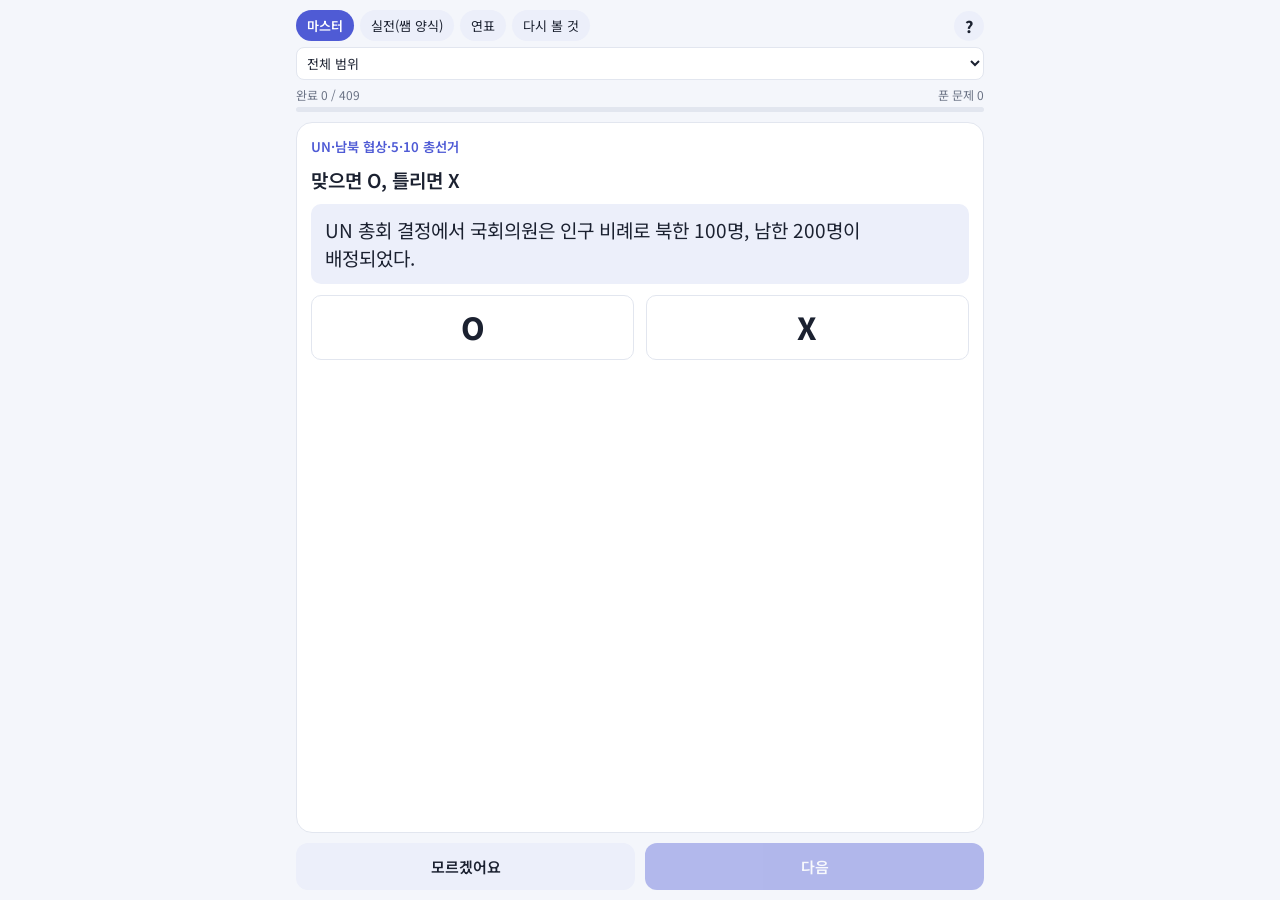
==== history.html @ ac31b97e "한국사 마스터 페이지(history.html) 추가: 일제강점기·현대사 학습지 기반, 2연속 정답 마스터 방식, 작년 시험 양식(O/X 채점·몇 명·순서·연표) 실전 문제 Co-A" ====
<!doctype html>
<html lang="ko">
<head>
<meta charset="utf-8">
<meta name="viewport" content="width=device-width, initial-scale=1, viewport-fit=cover">
<title>한국사 마스터</title>
<link rel="preconnect" href="https://fonts.googleapis.com">
<link href="https://fonts.googleapis.com/css2?family=Noto+Sans+KR:wght@400;600;800&display=swap" rel="stylesheet">
<style>
:root{--bg:#f4f6fb;--card:#fff;--ink:#1b2130;--sub:#6b7385;--line:#e2e6ef;--pri:#4f5bd5;--ok:#1f9d55;--okbg:#e5f6ec;--no:#d64545;--nobg:#fdeaea;--chip:#eceffa}
@media (prefers-color-scheme:dark){:root:not([data-theme="light"]){--bg:#11141c;--card:#1b2030;--ink:#e8ebf3;--sub:#9aa2b5;--line:#2c3346;--pri:#8b94ff;--ok:#4ccf85;--okbg:#153524;--no:#ff7676;--nobg:#3a1d1f;--chip:#252b3d}}
:root[data-theme="dark"]{--bg:#11141c;--card:#1b2030;--ink:#e8ebf3;--sub:#9aa2b5;--line:#2c3346;--pri:#8b94ff;--ok:#4ccf85;--okbg:#153524;--no:#ff7676;--nobg:#3a1d1f;--chip:#252b3d}
*{box-sizing:border-box;margin:0;padding:0}
html,body{height:100%;overflow:hidden}
body{background:var(--bg);color:var(--ink);font-family:'Noto Sans KR',system-ui,sans-serif;-webkit-tap-highlight-color:transparent}
#app{height:100dvh;display:flex;flex-direction:column;max-width:720px;margin:0 auto;padding:10px 16px calc(10px + env(safe-area-inset-bottom))}
header{flex:none}
.row{display:flex;gap:6px;align-items:center}
.chips{display:flex;gap:6px;overflow-x:auto;scrollbar-width:none;flex:1}
.chips::-webkit-scrollbar{display:none}
.chip{flex:none;border:0;background:var(--chip);color:var(--ink);font:inherit;font-size:13px;padding:6px 11px;border-radius:999px;cursor:pointer;white-space:nowrap}
.chip.on{background:var(--pri);color:#fff;font-weight:600}
select{font:inherit;font-size:13px;border:1px solid var(--line);background:var(--card);color:var(--ink);border-radius:8px;padding:5px 6px;max-width:100%;flex:1;min-width:0}
.ib{flex:none;border:0;background:var(--chip);color:var(--ink);width:30px;height:30px;border-radius:50%;font:inherit;font-weight:800;cursor:pointer}
.meta{display:flex;justify-content:space-between;font-size:12px;color:var(--sub);margin:6px 0 4px}
.bar{height:5px;background:var(--line);border-radius:4px;overflow:hidden}
.bar i{display:block;height:100%;background:var(--ok);transition:width .3s}
main{flex:1;min-height:0;margin:10px 0;background:var(--card);border-radius:16px;padding:14px;overflow:hidden;border:1px solid var(--line)}
main.scroll{overflow-y:auto}
#fit{font-size:17px;display:flex;flex-direction:column;gap:.55em}
.tag{font-size:.7em;color:var(--pri);font-weight:600}
.q{font-weight:600;line-height:1.45;word-break:keep-all;white-space:pre-line}
.st{line-height:1.5;word-break:keep-all;padding:.6em .75em;background:var(--chip);border-radius:10px}
.cs{display:flex;flex-direction:column;gap:.4em}
.ox{display:flex;gap:.6em}
.c{display:flex;gap:.5em;align-items:flex-start;text-align:left;border:1.5px solid var(--line);background:transparent;color:var(--ink);font:inherit;font-size:.9em;line-height:1.4;padding:.5em .65em;border-radius:10px;cursor:pointer;word-break:keep-all;width:100%}
.ox .c{justify-content:center;font-size:1.6em;font-weight:800;padding:.35em}
.c b{flex:none;color:var(--sub);font-weight:600}
.c.ok{border-color:var(--ok);background:var(--okbg)}
.c.no{border-color:var(--no);background:var(--nobg)}
.c:disabled{cursor:default;color:var(--ink)}
.ex{font-size:.82em;line-height:1.5;padding:.6em .75em;border-radius:10px;background:var(--chip);word-break:keep-all}
.ex strong{display:block;margin-bottom:.15em}
.ex.ok strong{color:var(--ok)}.ex.no strong{color:var(--no)}
.ex ul{list-style:none;display:flex;flex-direction:column;gap:.25em;margin-top:.2em}
.mk{font-weight:800;margin-right:.3em}.mk.t{color:var(--ok)}.mk.f{color:var(--no)}
table{border-collapse:collapse;width:100%;font-size:.85em}
td,th{border:1px solid var(--line);padding:.3em .45em;text-align:left;vertical-align:top;word-break:keep-all}
th{background:var(--chip)}
.tl{display:flex;flex-direction:column;gap:.15em;font-size:.88em}
.tl .ev{padding:.3em .6em;border:1px solid var(--line);border-radius:8px}
.tl .gap{color:var(--sub);padding-left:1em}
footer{flex:none;display:flex;gap:10px}
footer button{flex:1;border:0;border-radius:12px;padding:13px;font:inherit;font-size:15px;font-weight:600;cursor:pointer;background:var(--chip);color:var(--ink)}
footer #next{background:var(--pri);color:#fff}
footer button:disabled{opacity:.4;cursor:default}
.done{margin:auto;text-align:center;line-height:1.7}
#info{position:fixed;inset:0;background:rgba(0,0,0,.45);display:none;align-items:center;justify-content:center;padding:16px;z-index:9}
#info.on{display:flex}
#info .box{background:var(--card);color:var(--ink);border-radius:16px;padding:16px;max-width:520px;max-height:90dvh;overflow-y:auto;font-size:14px;line-height:1.6}
#info h3{font-size:15px;margin:10px 0 4px}#info h3:first-child{margin-top:0}
#info ul{padding-left:18px}
#info .acts{display:flex;gap:8px;margin-top:12px}
#info .acts button{flex:1;border:0;border-radius:10px;padding:10px;font:inherit;cursor:pointer;background:var(--chip);color:var(--ink)}
#info .acts .p{background:var(--pri);color:#fff}
</style>
</head>
<body>
<div id="app">
  <header>
    <div class="row"><div class="chips" id="modes"></div><button class="ib" id="ibtn" aria-label="설명">?</button></div>
    <div class="row" style="margin-top:6px"><select id="unit"></select></div>
    <div class="meta"><span id="prog"></span><span id="stat"></span></div>
    <div class="bar"><i id="barf"></i></div>
  </header>
  <main id="main"><div id="fit"></div></main>
  <footer><button id="skip">모르겠어요</button><button id="next" disabled>다음</button></footer>
</div>
<div id="info"><div class="box">
  <h3>사용법</h3>
  <ul>
    <li><b>마스터</b>: 그냥 계속 누르면 돼요. 같은 내용을 O/X, 5지선다, 연표로 바꿔 가며 물어요. <b>2번 연속</b> 맞혀야 완료(초록 막대). 틀리면 몇 문제 뒤 다시 나와요.</li>
    <li><b>실전</b>: 작년 쌤 양식(O/X 채점 점수, 몇 명, 순서 배열, 연표 구간)만 계속 나와요.</li>
    <li><b>연표</b>: "뭐가 먼저?"와 순서 문제만.</li>
    <li><b>다시 볼 것</b>: 한 번이라도 틀린 것 중 아직 완료 안 된 것.</li>
  </ul>
  <h3>작년(2025) 2학기 중간 한국사 양식</h3>
  <ul>
    <li>27문항 전부 5지선다, 3.5~4.0점</li>
    <li>사료·사진·통계 → "밑줄 친 이 시기/이 사건/그"</li>
    <li><b>O/X 채점 점수형</b> 3문제, 선 긋기 채점, "옳은 학생 몇 명", "몇 개 조" → 보기 하나하나를 다 알아야 함</li>
    <li>순서 배열(ㄱ~ㄹ), 연표 구간(①~⑤), (가)와 (나) 사이</li>
    <li>&lt;보기&gt; 조합형(ㄱ, ㄴ 고르기)</li>
  </ul>
  <h3>범위</h3>
  <p>일제 학습지 1~3, 교과서 3·1 운동·독립운동 방향 논의·p.26·p.41, 현대사 학습지 1~12쪽(4·19 직전까지). 학습지에서 X로 지운 부분은 뺐어요.</p>
  <div class="acts"><button id="reset">진도 초기화</button><button class="p" id="close">닫기</button></div>
</div></div>
<script>
const D = {"units": [{"id": "u1", "name": "1910년대 무단 통치", "src": "학습지 일제-1"}, {"id": "u2", "name": "3·1 운동과 독립운동 방향", "src": "학습지 일제-1, 교과서"}, {"id": "u3", "name": "대한민국 임시 정부", "src": "학습지 일제-2"}, {"id": "u4", "name": "의열 투쟁", "src": "교과서 p.26"}, {"id": "u5", "name": "문화 통치·산미 증식 계획", "src": "학습지 일제-3"}, {"id": "u6", "name": "민족주의 사학·조선학", "src": "교과서 p.41"}, {"id": "h1", "name": "임시 정부(충칭)와 광복군", "src": "현대 학습지 1~2쪽"}, {"id": "h2", "name": "38도선·군정·모스크바 회의", "src": "현대 학습지 3쪽"}, {"id": "h3", "name": "미소공위·정읍 발언·좌우 합작", "src": "현대 학습지 4쪽"}, {"id": "h4", "name": "UN·남북 협상·5·10 총선거", "src": "현대 학습지 5~6쪽"}, {"id": "h5", "name": "제헌 국회·반민특위·농지 개혁", "src": "현대 학습지 7쪽"}, {"id": "h6", "name": "6·25 전쟁", "src": "현대 학습지 9~10쪽"}, {"id": "h7", "name": "원조 경제·삼백 산업", "src": "현대 학습지 8쪽"}, {"id": "h8", "name": "이승만 정권·개헌·3·15", "src": "현대 학습지 11~12쪽"}], "S": [{"u": "u1", "s": "일제는 통감부를 조선 총독부로 바꾸고 식민 통치의 최고 기구로 삼았다.", "t": 1, "e": ""}, {"u": "u1", "s": "중추원은 조선 총독부의 자문 기구로, 친일 인사로만 구성되었다.", "t": 1, "e": ""}, {"u": "u1", "s": "헌병 경찰 제도는 군인인 헌병이 경찰을 지휘하며 한국인의 일상생활 전반까지 감시·탄압한 제도이다.", "t": 1, "e": ""}, {"u": "u1", "s": "범죄 즉결례와 조선 태형령으로 헌병 경찰은 정식 재판 없이 한국인을 즉결 처벌하고 태형을 가할 수 있었다.", "t": 1, "e": ""}, {"u": "u1", "s": "1910년대에는 관리와 교원도 제복을 입고 칼을 차 한국인에게 공포감을 주었다.", "t": 1, "e": ""}, {"u": "u1", "s": "1910년대 일제는 한국인의 언론·출판·집회·결사의 자유를 박탈하였다.", "t": 1, "e": ""}, {"u": "u1", "s": "제1차 조선 교육령(1911)은 한국인에게 보통 교육과 실업 교육만 실시하였다.", "t": 1, "e": ""}, {"u": "u1", "s": "1910년대 일제는 사립학교와 서당의 민족 교육을 탄압하였다.", "t": 1, "e": ""}, {"u": "u1", "s": "1910년대 일제는 『황성신문』, 『대한매일신보』 등을 폐간하고 대한 협회 같은 계몽 단체를 해산하였다.", "t": 1, "e": ""}, {"u": "u1", "s": "토지 조사 사업(1910~1918)의 목적은 식민 통치에 필요한 재정 확보였다.", "t": 1, "e": ""}, {"u": "u1", "s": "토지 조사 사업은 정해진 기간 안에 토지 소유자가 직접 신고하는 방식으로 진행되었다.", "t": 1, "e": ""}, {"u": "u1", "s": "토지 조사 사업으로 농민은 관습적으로 누리던 경작권을 부정당하고 기한부 계약 소작농으로 전락하였다.", "t": 1, "e": ""}, {"u": "u1", "s": "토지 조사 사업 이후 많은 농민이 화전민이 되거나 만주·연해주로 이주하였다.", "t": 1, "e": ""}, {"u": "u1", "s": "동양 척식 주식회사는 1908년 일제가 토지와 자원 수탈을 목적으로 설립한 국책 회사이다.", "t": 1, "e": ""}, {"u": "u1", "s": "회사령은 회사를 세울 때 조선 총독의 허가를 받게 한 허가제였다.", "t": 1, "e": ""}, {"u": "u1", "s": "회사령의 목적은 한국인의 기업 설립을 억제하여 민족 자본의 성장을 막는 것이었다.", "t": 1, "e": ""}, {"u": "u1", "s": "일제는 어업령·삼림령·광업령을 제정하여 경제 활동을 허가제로 바꾸었다.", "t": 1, "e": ""}, {"u": "u1", "s": "임야 조사 사업으로 많은 임야가 국유림으로 편입되었다.", "t": 1, "e": ""}, {"u": "u1", "s": "일제는 인삼 등에 대한 전매 사업으로 총독부의 재정 수입을 늘렸다.", "t": 1, "e": ""}, {"u": "u1", "s": "회사령은 회사를 세운 뒤 신고만 하면 되는 신고제였다.", "t": 0, "e": "회사령은 총독의 허가가 필요한 허가제였다. 1920년에 폐지되어 신고제로 바뀌었다."}, {"u": "u1", "s": "토지 조사 사업으로 농민의 관습적 경작권이 법으로 보장되었다.", "t": 0, "e": "오히려 농민의 경작권은 부정되고 지주의 소유권만 인정되었다."}, {"u": "u1", "s": "1910년대에는 보통 경찰 제도가 시행되었다.", "t": 0, "e": "1910년대는 헌병 경찰 제도였다. 보통 경찰제는 1920년대 문화 통치기에 시행되었다."}, {"u": "u1", "s": "제1차 조선 교육령으로 한국인에게 고등 교육 기회가 넓어졌다.", "t": 0, "e": "제1차 조선 교육령은 한국인에게 고등 교육 기회를 주지 않고 보통·실업 교육만 실시하였다."}, {"u": "u1", "s": "조선 태형령은 한국인과 일본인 모두에게 적용되었다.", "t": 0, "e": "조선 태형령은 한국인에게만 적용되었다."}, {"u": "u1", "s": "중추원은 한국인 대표가 법률을 제정하는 입법 기구였다.", "t": 0, "e": "중추원은 총독부의 자문 기구일 뿐이었다."}, {"u": "u1", "s": "토지 조사 사업은 정부가 직접 토지를 측량하므로 소유자가 신고할 필요가 없었다.", "t": 0, "e": "정해진 기간 안에 소유자가 직접 신고해야 했다(신고주의)."}, {"u": "u2", "s": "윌슨은 파리 강화 회의에서 민족 자결주의를 포함한 14개조 평화 원칙을 제시하였다.", "t": 1, "e": ""}, {"u": "u2", "s": "민족 자결주의는 승전국의 식민지에 적용되지 않았지만 약소민족의 독립운동에 영향을 주었다.", "t": 1, "e": ""}, {"u": "u2", "s": "상하이의 신한 청년당은 파리 강화 회의에 김규식을 대표로 파견하였다.", "t": 1, "e": ""}, {"u": "u2", "s": "도쿄의 유학생들은 조선 청년 독립단을 조직하여 2·8 독립 선언(1919)을 발표하였다.", "t": 1, "e": ""}, {"u": "u2", "s": "3·1 운동은 계층과 이념을 초월한 전 민족적 항일 운동이었다.", "t": 1, "e": ""}, {"u": "u2", "s": "3·1 운동을 계기로 민주 공화제에 바탕을 둔 대한민국 임시 정부가 수립되었다.", "t": 1, "e": ""}, {"u": "u2", "s": "3·1 운동 이후 일제의 통치 방식이 무단 통치에서 문화 통치로 바뀌었다.", "t": 1, "e": ""}, {"u": "u2", "s": "3·1 운동 이후 민족 운동의 주체가 학생·농민·노동자·여성 등으로 확대되었다.", "t": 1, "e": ""}, {"u": "u2", "s": "3·1 운동은 중국의 5·4 운동 등 아시아 여러 지역의 민족 운동에 영향을 주었다.", "t": 1, "e": ""}, {"u": "u2", "s": "3·1 운동으로 수감된 사람 중 가장 많은 계층은 농민(약 58.4%)이었다.", "t": 1, "e": ""}, {"u": "u2", "s": "3·1 운동은 한국인의 독립 의지를 세계에 알리고, 일제가 무력만으로 지배할 수 없음을 보여 주었다.", "t": 1, "e": ""}, {"u": "u2", "s": "김마리아는 2·8 독립 선언에 참여하였고, 귀국 후 대한민국 애국 부인회를 조직하였다.", "t": 1, "e": ""}, {"u": "u2", "s": "이승만은 외국의 원조를 받아야 독립할 수 있다며 외교 활동을 강조하였다.", "t": 1, "e": "교과서 (가) 이승만 연설(1919)."}, {"u": "u2", "s": "이동휘 등은 전쟁 외에는 독립의 방도가 없다며 독립 전쟁을 주장하였다.", "t": 1, "e": "교과서 (나) 「국무원 포고 제1호」."}, {"u": "u2", "s": "안창호는 실력이 부족해 나라를 잃었다며 실력 양성을 강조하였다.", "t": 1, "e": "교과서 (다) 안창호."}, {"u": "u2", "s": "신채호는 「조선 혁명 선언」에서 외교론과 준비론을 비판하고 민중 직접 혁명을 주장하였다.", "t": 1, "e": "교과서 (라) 신채호."}, {"u": "u2", "s": "3·1 운동으로 수감된 사람 중 가장 많은 계층은 학생·지식인이었다.", "t": 0, "e": "가장 많은 계층은 농민(58.4%)이다. 학생·지식인은 20.8%."}, {"u": "u2", "s": "민족 자결주의는 승전국의 식민지에도 적용되었다.", "t": 0, "e": "민족 자결주의는 승전국의 식민지에는 적용되지 않았다."}, {"u": "u2", "s": "2·8 독립 선언은 상하이의 신한 청년당이 발표하였다.", "t": 0, "e": "2·8 독립 선언은 도쿄 유학생들의 조선 청년 독립단이 발표하였다."}, {"u": "u2", "s": "3·1 운동은 중국 5·4 운동의 영향을 받아 일어났다.", "t": 0, "e": "반대로 3·1 운동이 5·4 운동에 영향을 주었다."}, {"u": "u2", "s": "3·1 운동 이후 일제는 문화 통치를 무단 통치로 바꾸었다.", "t": 0, "e": "무단 통치 → 문화 통치로 바뀌었다."}, {"u": "u2", "s": "신채호는 외교 활동으로 독립을 이루어야 한다고 주장하였다.", "t": 0, "e": "신채호는 외교론을 비판하고 민중 직접 혁명을 주장하였다. 외교론은 이승만."}, {"u": "u2", "s": "안창호는 전쟁 외에는 방도가 없다며 즉각적인 독립 전쟁을 주장하였다.", "t": 0, "e": "안창호는 실력 양성을 강조하였다. 독립 전쟁론은 이동휘 등."}, {"u": "u3", "s": "3·1 운동 이후 연해주에 대한 국민 의회, 상하이에 대한민국 임시 정부, 국내에 한성 정부가 수립되었다.", "t": 1, "e": ""}, {"u": "u3", "s": "대한 국민 의회 측은 무장 투쟁에 유리하다며 임시 정부를 연해주에 두자고 하였다.", "t": 1, "e": ""}, {"u": "u3", "s": "상하이 측은 교통이 편리하고 각국 공관이 있어 외교 활동에 유리하다며 상하이에 두자고 하였다.", "t": 1, "e": ""}, {"u": "u3", "s": "여러 임시 정부는 상하이에서 통합하였으며, 국내 13도 대표가 세운 한성 정부의 법통을 계승하였다.", "t": 1, "e": ""}, {"u": "u3", "s": "대한민국 임시 헌법은 3·1 운동에 건국의 정당성을 두고 인민 주권의 공화제와 삼권 분립을 표방하였다.", "t": 1, "e": ""}, {"u": "u3", "s": "통합 임시 정부는 이승만을 임시 대통령, 이동휘를 국무총리로 선출하였다.", "t": 1, "e": ""}, {"u": "u3", "s": "대한민국 임시 정부는 우리 역사상 최초의 민주 공화제 정부이다.", "t": 1, "e": ""}, {"u": "u3", "s": "연통제는 법령·공문 전파와 독립운동 자금 모집을 위해 설치한 국내 비밀 행정 조직이다.", "t": 1, "e": ""}, {"u": "u3", "s": "교통국은 정보 수집과 연락 업무를 맡은 정보 통신 기관이다.", "t": 1, "e": ""}, {"u": "u3", "s": "임시 정부는 기관지로 『독립신문』을 발간하였다.", "t": 1, "e": ""}, {"u": "u3", "s": "임시 정부는 임시 사료 편찬 위원회를 두어 『한·일 관계 사료집』과 외교 선전물을 간행하였다.", "t": 1, "e": ""}, {"u": "u3", "s": "임시 정부는 독립 공채를 발행하고 의연금을 거두어 독립운동 자금을 마련하였다.", "t": 1, "e": ""}, {"u": "u3", "s": "임시 정부의 의연금은 백산 상회와 이륭 양행을 통해 전달되었다.", "t": 1, "e": ""}, {"u": "u3", "s": "임시 정부는 파리 위원부와 미국의 구미 위원부를 두어 외교 활동을 하였다.", "t": 1, "e": ""}, {"u": "u3", "s": "임시 정부는 군무부를 두고 남만주에 광복군 사령부와 광복군 총영을 설치하였다.", "t": 1, "e": ""}, {"u": "u3", "s": "연통제와 교통국이 발각·파괴되고 외교 노선이 비판받으면서 국민 대표 회의가 열렸다.", "t": 1, "e": ""}, {"u": "u3", "s": "국민 대표 회의(1923)는 임시 정부의 노선을 재정립하고 분열된 독립운동 전선을 통일하기 위해 열렸다.", "t": 1, "e": ""}, {"u": "u3", "s": "국민 대표 회의에서 창조파는 임시 정부를 해체하고 새로운 정부를 세우자고 주장하였다.", "t": 1, "e": ""}, {"u": "u3", "s": "국민 대표 회의에서 개조파는 임시 정부를 독립운동 실정에 맞게 개편하자고 주장하였다.", "t": 1, "e": ""}, {"u": "u3", "s": "국민 대표 회의 결렬 이후 임시 정부는 1925년 이승만을 탄핵하였다.", "t": 1, "e": ""}, {"u": "u3", "s": "이승만 탄핵 후 박은식이 제2대 임시 대통령으로 선출되었다.", "t": 1, "e": ""}, {"u": "u3", "s": "임시 정부는 헌법을 개정하여 대통령제를 국무령제로 바꾸었다.", "t": 1, "e": ""}, {"u": "u3", "s": "국민 대표 회의 이후 임시 정부가 침체되자 국무령 김구는 1931년 한인 애국단을 조직하였다.", "t": 1, "e": ""}, {"u": "u3", "s": "국민 대표 회의에서 창조파는 임시 정부를 유지하며 개편하자고 주장하였다.", "t": 0, "e": "그것은 개조파. 창조파는 임시 정부 해체 후 새 정부 수립을 주장했다."}, {"u": "u3", "s": "교통국은 법령 전파와 자금 모집을 위한 국내 비밀 행정 조직이다.", "t": 0, "e": "그것은 연통제. 교통국은 정보 수집·연락 기관이다."}, {"u": "u3", "s": "통합 임시 정부는 이동휘를 임시 대통령, 이승만을 국무총리로 선출하였다.", "t": 0, "e": "이승만이 임시 대통령, 이동휘가 국무총리."}, {"u": "u3", "s": "국민 대표 회의는 1919년에 열렸다.", "t": 0, "e": "국민 대표 회의는 1923년."}, {"u": "u3", "s": "이승만 탄핵 후 김구가 제2대 임시 대통령이 되었다.", "t": 0, "e": "제2대 임시 대통령은 박은식."}, {"u": "u3", "s": "여러 임시 정부는 연해주에서 통합하였다.", "t": 0, "e": "외교에 유리한 상하이에서 통합하였다."}, {"u": "u3", "s": "임시 정부는 국무령제를 대통령제로 바꾸었다.", "t": 0, "e": "대통령제 → 국무령제로 바꾸었다."}, {"u": "u4", "s": "의열단은 1919년 11월 김원봉, 윤세주 등이 만주 지린에서 조직하였다.", "t": 1, "e": ""}, {"u": "u4", "s": "의열단은 조선 총독부 고위 관리와 친일파 처단, 수탈 기구 파괴를 목표로 하였다.", "t": 1, "e": ""}, {"u": "u4", "s": "신채호는 김원봉의 요청으로 「조선 혁명 선언」(1923)을 작성하였다.", "t": 1, "e": ""}, {"u": "u4", "s": "「조선 혁명 선언」은 민중의 직접 혁명으로 일제를 타도하자고 주장하였다.", "t": 1, "e": ""}, {"u": "u4", "s": "「조선 혁명 선언」은 의열 투쟁 때 폭탄·총과 함께 휴대한 필수품으로 '의열단 선언'이라고도 불렸다.", "t": 1, "e": ""}, {"u": "u4", "s": "1920년대 후반 의열단은 개별 폭력 투쟁의 한계를 느끼고 단원을 중국 황푸 군관 학교에 입학시켰다.", "t": 1, "e": ""}, {"u": "u4", "s": "의열단은 1930년대 중국 국민당의 지원을 받아 조선 혁명 간부 학교를 세웠다.", "t": 1, "e": ""}, {"u": "u4", "s": "의열단원 박재혁은 부산 경찰서, 최수봉은 밀양 경찰서에 폭탄을 던졌다.", "t": 1, "e": ""}, {"u": "u4", "s": "의열단원 김익상은 1921년 조선 총독부에 폭탄을 던졌다.", "t": 1, "e": ""}, {"u": "u4", "s": "의열단원 김상옥은 1923년 종로 경찰서에 폭탄을 던졌다.", "t": 1, "e": ""}, {"u": "u4", "s": "의열단원 김지섭은 1924년 도쿄 궁성에 폭탄을 던졌다.", "t": 1, "e": ""}, {"u": "u4", "s": "의열단원 나석주는 1926년 동양 척식 주식회사에 폭탄을 던졌다.", "t": 1, "e": ""}, {"u": "u4", "s": "김구는 1931년 상하이에서 한인 애국단을 조직하였다.", "t": 1, "e": ""}, {"u": "u4", "s": "한인 애국단원 이봉창은 1932년 도쿄에서 일왕이 탄 마차에 폭탄을 던졌다.", "t": 1, "e": ""}, {"u": "u4", "s": "한인 애국단원 윤봉길은 1932년 상하이 훙커우 공원의 일왕 생일 및 상하이 점령 축하 기념식장에 폭탄을 던졌다.", "t": 1, "e": ""}, {"u": "u4", "s": "윤봉길 의거 이후 중국 국민당 정부가 대한민국 임시 정부를 적극 지원하였다.", "t": 1, "e": ""}, {"u": "u4", "s": "나석주는 한인 애국단원으로 훙커우 공원에 폭탄을 던졌다.", "t": 0, "e": "나석주는 의열단원, 동양 척식 주식회사 투탄(1926). 훙커우 공원은 윤봉길."}, {"u": "u4", "s": "의열단은 김구가 상하이에서 조직하였다.", "t": 0, "e": "의열단은 김원봉 등이 만주 지린에서 조직. 김구는 한인 애국단."}, {"u": "u4", "s": "이봉창은 의열단원이다.", "t": 0, "e": "이봉창은 한인 애국단원."}, {"u": "u4", "s": "김상옥은 조선 총독부에 폭탄을 던졌다.", "t": 0, "e": "김상옥은 종로 경찰서. 총독부는 김익상."}, {"u": "u4", "s": "「조선 혁명 선언」은 박은식이 작성하였다.", "t": 0, "e": "신채호가 김원봉의 요청으로 작성."}, {"u": "u4", "s": "김지섭은 동양 척식 주식회사에 폭탄을 던졌다.", "t": 0, "e": "김지섭은 도쿄 궁성. 동척은 나석주."}, {"u": "u4", "s": "의열단은 1920년대 후반 단원을 일본 육군 사관 학교에 입학시켰다.", "t": 0, "e": "중국 황푸 군관 학교에 입학시켰다."}, {"u": "u5", "s": "일제는 3·1 운동으로 무단 통치를 이어 가기 어렵다고 판단하고, 국제 비난을 받자 문화 통치를 실시하였다.", "t": 1, "e": ""}, {"u": "u5", "s": "문화 통치기에 문관도 조선 총독에 임명될 수 있게 하였지만 실제로 문관 총독은 한 명도 없었다.", "t": 1, "e": ""}, {"u": "u5", "s": "문화 통치기에 헌병 경찰제를 보통 경찰제로 바꾸었다.", "t": 1, "e": ""}, {"u": "u5", "s": "문화 통치기에 관리·교원의 제복 착용과 한국인에게만 적용하던 태형을 폐지하였다.", "t": 1, "e": ""}, {"u": "u5", "s": "문화 통치기에 『동아일보』와 『조선일보』가 창간되고 『개벽』 등의 잡지가 발간되었다.", "t": 1, "e": ""}, {"u": "u5", "s": "제2차 조선 교육령(1922)은 보통학교 수업 연한을 4년에서 6년으로 늘렸다.", "t": 1, "e": ""}, {"u": "u5", "s": "제2차 조선 교육령은 3면 1교 정책을 내세워 보통학교를 늘렸다.", "t": 1, "e": ""}, {"u": "u5", "s": "문화 통치기 지방 제도를 바꾸어 도 평의회와 부·면 협의회를 설치하고 선거제를 시행하였다.", "t": 1, "e": ""}, {"u": "u5", "s": "문화 통치는 민족 분열을 위한 기만적인 술책이었다.", "t": 1, "e": ""}, {"u": "u5", "s": "문화 통치기에 경찰 관서와 경찰 인원이 크게 늘어 감시와 탄압이 강화되었다.", "t": 1, "e": ""}, {"u": "u5", "s": "치안 유지법은 사상과 표현의 자유를 억압하고 사회주의 운동 등 독립운동을 탄압하였다.", "t": 1, "e": ""}, {"u": "u5", "s": "문화 통치기에도 사전 검열과 기사 삭제가 일상화되었고, 민족의식을 고취하는 신문은 정간·폐간되었다.", "t": 1, "e": ""}, {"u": "u5", "s": "문화 통치기 교육 제도는 한국인 학교와 일본인 학교의 계통·명칭을 구분하고 한국인의 대학 설립을 억제하였다.", "t": 1, "e": ""}, {"u": "u5", "s": "도 평의회와 부·면 협의회는 의결 기구가 아닌 자문 기구였다.", "t": 1, "e": ""}, {"u": "u5", "s": "도 평의회 등의 선거권은 세금 납부액을 기준으로 제한되어 극히 일부 한국인만 참여하였다.", "t": 1, "e": ""}, {"u": "u5", "s": "일제는 지주·자본가·지식인 등을 포섭하여 친일 세력을 양성하였다.", "t": 1, "e": ""}, {"u": "u5", "s": "일제는 1923년 관세 역할을 하던 이입세를 폐지하여 일본 상품의 가격 경쟁력을 높였다.", "t": 1, "e": ""}, {"u": "u5", "s": "회사령 폐지의 목적은 한국인 자본가의 불만을 누그러뜨려 식민 통치 협력 세력으로 만드는 것이었다.", "t": 1, "e": ""}, {"u": "u5", "s": "회사령 폐지 이후 미쓰이·미쓰비시 등 일본 기업이 한국에 진출하였다.", "t": 1, "e": ""}, {"u": "u5", "s": "산미 증식 계획의 배경은 일본의 공업화로 도시 인구가 늘어 쌀이 부족해진 것이다.", "t": 1, "e": ""}, {"u": "u5", "s": "산미 증식 계획의 목적은 일본 내 식량 문제 해결이었다.", "t": 1, "e": ""}, {"u": "u5", "s": "산미 증식 계획은 수리 시설 확충, 토지 개량·개간, 품종 개량, 비료 사용 확대로 쌀 생산을 늘리려 하였다.", "t": 1, "e": ""}, {"u": "u5", "s": "산미 증식 계획으로 쌀 생산은 늘었으나 더 많은 쌀이 일본으로 가 한국인의 식량 사정은 나빠졌다.", "t": 1, "e": ""}, {"u": "u5", "s": "산미 증식 계획 이후 부족한 식량을 보충하려고 만주에서 조·수수·콩 등을 수입하였다.", "t": 1, "e": ""}, {"u": "u5", "s": "산미 증식 계획에서 농민은 수리 조합비, 빌린 농자금, 비룟값 등을 부담하였다.", "t": 1, "e": ""}, {"u": "u5", "s": "산미 증식 계획에서 일제의 의도는 지주를 일본의 협력자로 만드는 것이었다.", "t": 1, "e": ""}, {"u": "u5", "s": "문화 통치기에 문관 출신 조선 총독이 여러 명 임명되었다.", "t": 0, "e": "문관 임명 규정만 만들었을 뿐 문관 총독은 한 명도 없었다."}, {"u": "u5", "s": "제2차 조선 교육령은 보통학교 수업 연한을 6년에서 4년으로 줄였다.", "t": 0, "e": "4년 → 6년으로 늘렸다."}, {"u": "u5", "s": "도 평의회와 부·면 협의회는 의결권을 가진 기구였다.", "t": 0, "e": "의결 기구가 아닌 자문 기구였다."}, {"u": "u5", "s": "문화 통치기에는 경찰 인원이 크게 줄었다.", "t": 0, "e": "경찰 관서와 인원이 오히려 크게 늘었다."}, {"u": "u5", "s": "산미 증식 계획으로 한국인의 식량 사정이 좋아졌다.", "t": 0, "e": "쌀이 일본으로 빠져나가 식량 사정이 악화되었다."}, {"u": "u5", "s": "문화 통치기에는 언론에 대한 검열이 사라졌다.", "t": 0, "e": "사전 검열과 기사 삭제가 일상화되었다."}, {"u": "u5", "s": "산미 증식 계획의 비용은 주로 일본 정부와 지주가 부담하였다.", "t": 0, "e": "수리 조합비·비룟값 등 비용이 농민에게 전가되었다."}, {"u": "u5", "s": "1923년 일제는 이입세를 새로 만들어 일본 상품을 막았다.", "t": 0, "e": "이입세를 폐지하여 일본 상품의 가격 경쟁력을 높였다."}, {"u": "u6", "s": "역사학자들은 역사 연구와 저술을 통해 일제 식민 사관의 논리를 비판하였다.", "t": 1, "e": ""}, {"u": "u6", "s": "박은식은 '국혼'을 강조하며 『한국통사』, 『한국독립운동지혈사』를 저술하였다.", "t": 1, "e": ""}, {"u": "u6", "s": "신채호는 고대사 연구에 주력하여 『조선사연구초』, 『조선상고사』를 저술하였다.", "t": 1, "e": ""}, {"u": "u6", "s": "민족주의 사학의 흐름은 1930년대 이후 정인보·안재홍·문일평 등의 조선학 운동으로 이어졌다.", "t": 1, "e": ""}, {"u": "u6", "s": "조선학 운동은 1934년 정약용 서거 99주년을 기념하며 시작되었다.", "t": 1, "e": ""}, {"u": "u6", "s": "정인보와 안재홍은 1938년 정약용의 저서를 모아 『여유당전서』를 간행하였다.", "t": 1, "e": ""}, {"u": "u6", "s": "정인보는 '오천 년간 조선의 얼'을 강조하였다.", "t": 1, "e": ""}, {"u": "u6", "s": "백남운은 마르크스의 유물 사관을 바탕으로 사회 경제 사학을 내세웠다.", "t": 1, "e": ""}, {"u": "u6", "s": "백남운은 『조선사회경제사』를 펴내 식민 사학의 정체성론을 비판하였다.", "t": 1, "e": ""}, {"u": "u6", "s": "백남운은 한국사도 세계사적 발전 과정과 같은 역사적 경험을 갖고 있다고 강조하였다.", "t": 1, "e": ""}, {"u": "u6", "s": "실증주의 사학자들은 진단 학회를 만들고 『진단 학보』를 발행하였다.", "t": 1, "e": ""}, {"u": "u6", "s": "실증주의 사학은 문헌 고증으로 사실만 서술하려 하였지만 식민지 현실과는 거리를 두었다.", "t": 1, "e": ""}, {"u": "u6", "s": "백남운은 '국혼'을 강조하였다.", "t": 0, "e": "'국혼'은 박은식. 백남운은 유물 사관에 입각한 사회 경제 사학."}, {"u": "u6", "s": "신채호는 『조선사회경제사』를 저술하였다.", "t": 0, "e": "『조선사회경제사』는 백남운."}, {"u": "u6", "s": "진단 학회는 유물 사관으로 정체성론을 비판하였다.", "t": 0, "e": "진단 학회는 실증주의 사학. 유물 사관은 백남운."}, {"u": "u6", "s": "정인보는 『한국통사』를 저술하였다.", "t": 0, "e": "『한국통사』는 박은식."}, {"u": "u6", "s": "『여유당전서』는 박은식과 신채호가 간행하였다.", "t": 0, "e": "정인보와 안재홍이 1938년 간행."}, {"u": "u6", "s": "실증주의 사학은 식민지 현실 비판에 가장 적극적이었다.", "t": 0, "e": "실증주의 사학은 식민지 현실과 거리를 두었다."}, {"u": "h1", "s": "대한민국 임시 정부는 갈등 심화와 일본의 상하이 점령 등으로 상하이를 떠나 약 10년 동안 이동하였다.", "t": 1, "e": ""}, {"u": "h1", "s": "떠돌이 생활 속에서 마지막까지 임시 정부를 지킨 인물은 김구이다.", "t": 1, "e": ""}, {"u": "h1", "s": "임시 정부는 1940년 충칭에 도착하여 중국 정부의 경제적·군사적 지원을 받기 시작하였다.", "t": 1, "e": ""}, {"u": "h1", "s": "충칭 임시 정부는 분열 극복을 위해 김구를 주석으로 선출하고 전권을 부여하였다(주석 체제).", "t": 1, "e": ""}, {"u": "h1", "s": "임시 정부는 공식적으로 대일본 선전 포고를 발표하였다.", "t": 1, "e": ""}, {"u": "h1", "s": "임시 정부의 공식 군대는 한국광복군이다.", "t": 1, "e": ""}, {"u": "h1", "s": "한국광복군은 1940년 9월 17일 충칭에서 지청천을 총사령관으로 창설되었다.", "t": 1, "e": ""}, {"u": "h1", "s": "지청천은 한국 독립당의 군대인 한국 독립군을 이끌고 대전자령 전투 등 무장 투쟁을 전개하였다.", "t": 1, "e": ""}, {"u": "h1", "s": "한국광복군은 영국군과 연합 작전을 펼치기 위해 인도·미얀마 전선에 파견되었다.", "t": 1, "e": ""}, {"u": "h1", "s": "인도·미얀마 전선에서 광복군은 일본군 포로 심문, 작전 수립 등을 맡았다.", "t": 1, "e": ""}, {"u": "h1", "s": "한국광복군은 미국 전략 정보국(OSS)과 함께 국내 진공 작전을 계획하였다.", "t": 1, "e": ""}, {"u": "h1", "s": "국내 진공 작전은 8월 20일 출동 계획이었으나 8월 15일 일본이 항복하여 실현되지 못하였다.", "t": 1, "e": ""}, {"u": "h1", "s": "김구는 일본의 항복 소식에 \"하늘이 무너지는 듯한 일\"이라며 국내 진공 작전이 무산된 것을 안타까워하였다.", "t": 1, "e": ""}, {"u": "h1", "s": "대한민국 헌법 전문은 3·1 운동으로 건립된 대한민국 임시 정부의 법통을 계승한다고 밝혔다.", "t": 1, "e": ""}, {"u": "h1", "s": "한국광복군은 미국군과 연합하여 인도·미얀마 전선에 투입되었다.", "t": 0, "e": "인도·미얀마 전선은 영국군과의 연합 작전. 미국(OSS)과는 국내 진공 작전."}, {"u": "h1", "s": "국내 진공 작전이 실행되어 광복군이 서울에 진입하였다.", "t": 0, "e": "8월 15일 일본이 먼저 항복해 실현되지 못하였다."}, {"u": "h1", "s": "한국광복군은 청산리에서 일본군을 물리쳤다.", "t": 0, "e": "청산리 전투(1920)는 북로 군정서 등. 광복군은 1940년 창설."}, {"u": "h1", "s": "한국광복군은 1940년 상하이에서 창설되었다.", "t": 0, "e": "충칭에서 창설되었다."}, {"u": "h1", "s": "국내 진공 작전은 영국군과 함께 계획하였다.", "t": 0, "e": "미국 전략 정보국(OSS)과 함께 계획하였다."}, {"u": "h1", "s": "충칭 임시 정부는 이승만을 주석으로 선출하였다.", "t": 0, "e": "김구를 주석으로 선출하였다."}, {"u": "h1", "s": "한국광복군 총사령관은 김원봉이다.", "t": 0, "e": "총사령관은 지청천."}, {"u": "h2", "s": "미국과 소련은 소련군은 북→남, 미군은 남→북으로 진격하는 협동 작전을 계획하였다.", "t": 1, "e": ""}, {"u": "h2", "s": "1945년 8월 6일·9일 원폭 투하 후 8월 15일 일본이 예상보다 빨리 항복하였다.", "t": 1, "e": ""}, {"u": "h2", "s": "38도선 설정 후 소련 군대는 38도선 이북 지역을 빠르게 장악하고 소련 군정을 세웠다.", "t": 1, "e": ""}, {"u": "h2", "s": "소련 군정은 간접 통치 방식을 택하였다.", "t": 1, "e": ""}, {"u": "h2", "s": "소련 군정은 북한 주민이 스스로 다스리도록 한다며 각 지역에 인민 위원회를 조직하게 하였다.", "t": 1, "e": ""}, {"u": "h2", "s": "인민 위원회에는 공산주의자만 가입할 수 있었고, 인민 위원회 위원장은 김일성이었다.", "t": 1, "e": ""}, {"u": "h2", "s": "미 군정은 직접 통치 방식을 택하였다.", "t": 1, "e": ""}, {"u": "h2", "s": "미 군정은 남한에서 한국인이 조직한 모든 정치 조직과 단체를 인정하지 않았다.", "t": 1, "e": ""}, {"u": "h2", "s": "미 군정은 대한민국 임시 정부도 그 자격과 역할을 인정하지 않았다.", "t": 1, "e": ""}, {"u": "h2", "s": "맥아더 포고령 1호는 38도 이남 조선의 통치 권한을 당분간 미군이 행사한다고 하였다.", "t": 1, "e": ""}, {"u": "h2", "s": "맥아더 포고령 1호 제2조에 따라 일제 시기 공공 기관 직원(친일파)이 업무를 계속하였다.", "t": 1, "e": ""}, {"u": "h2", "s": "모스크바 3국 외무 장관 회의에는 미국, 소련, 영국이 참여하였다.", "t": 1, "e": ""}, {"u": "h2", "s": "모스크바 회의는 한국에 임시 민주 정부 수립, 미·소 공동 위원회 개최, 최대 5년 신탁 통치를 결정하였다.", "t": 1, "e": ""}, {"u": "h2", "s": "당시 한국인들은 신탁 통치가 아니라 즉각적인 통일 국가 수립을 원하였다.", "t": 1, "e": ""}, {"u": "h2", "s": "신탁 통치 소식에 처음에는 우익과 좌익이 모두 반탁 운동을 전개하였다.", "t": 1, "e": ""}, {"u": "h2", "s": "소련의 지시 이후 좌익은 찬탁 운동으로 돌아섰고, 남한 내 좌우 갈등이 더욱 심해졌다.", "t": 1, "e": ""}, {"u": "h2", "s": "우익의 반탁 운동에는 김구·김규식, 좌익에는 박헌영이 대표적이다.", "t": 1, "e": ""}, {"u": "h2", "s": "미 군정은 간접 통치, 소련 군정은 직접 통치를 하였다.", "t": 0, "e": "반대. 미 군정은 직접 통치, 소련 군정은 간접 통치."}, {"u": "h2", "s": "미 군정은 대한민국 임시 정부를 정식 정부로 인정하였다.", "t": 0, "e": "미 군정은 임시 정부를 인정하지 않았다."}, {"u": "h2", "s": "모스크바 3국 외무 장관 회의에는 미국, 소련, 중국이 참여하였다.", "t": 0, "e": "미국, 소련, 영국."}, {"u": "h2", "s": "모스크바 회의는 최대 10년의 신탁 통치를 결정하였다.", "t": 0, "e": "최대 5년."}, {"u": "h2", "s": "소련의 지시 이후 우익이 찬탁 운동으로 돌아섰다.", "t": 0, "e": "찬탁으로 돌아선 것은 좌익."}, {"u": "h2", "s": "인민 위원회에는 자본주의 세력도 자유롭게 참여할 수 있었다.", "t": 0, "e": "공산주의자만 가입할 수 있었다."}, {"u": "h2", "s": "맥아더 포고령 1호로 친일 관리들이 모두 해임되었다.", "t": 0, "e": "제2조로 기존 직원들이 업무를 계속하였다."}, {"u": "h3", "s": "1차 미소 공동 위원회는 한반도 통일 정부 수립을 논의하였으나 미·소 갈등으로 결렬되었다.", "t": 1, "e": ""}, {"u": "h3", "s": "이승만은 1946년 6월 3일 정읍 발언에서 남한만이라도 임시 정부를 조직하자고 주장하였다.", "t": 1, "e": ""}, {"u": "h3", "s": "정읍 발언은 사실상 남한 단독 정부 수립을 요구한 것이었다.", "t": 1, "e": ""}, {"u": "h3", "s": "여운형, 김규식 등은 좌우 합작 위원회를 조직하였다.", "t": 1, "e": ""}, {"u": "h3", "s": "좌우 합작 위원회는 미소 공동 위원회 결렬과 이승만의 정읍 발언을 배경으로 조직되었다.", "t": 1, "e": ""}, {"u": "h3", "s": "좌우 합작 위원회는 1946년 10월 좌우 합작 7원칙을 발표하였다.", "t": 1, "e": ""}, {"u": "h3", "s": "좌우 합작 7원칙에는 좌우 합작으로 민주주의 임시 정부 수립, 미소 공위 속개, 토지 개혁, 친일파 처벌 등이 담겼다.", "t": 1, "e": ""}, {"u": "h3", "s": "여운형은 조선 건국 준비 위원회를 이끈 좌익 계열 인물이다.", "t": 1, "e": ""}, {"u": "h3", "s": "김규식은 대한민국 임시 정부 부주석 출신의 우익 계열 인물이다.", "t": 1, "e": ""}, {"u": "h3", "s": "극렬한 대립 속에 여운형이 암살되어 좌우 합작은 실패하였다.", "t": 1, "e": ""}, {"u": "h3", "s": "2차 미소 공동 위원회도 실패하자 미국은 한반도 문제를 UN으로 넘겼다.", "t": 1, "e": ""}, {"u": "h3", "s": "정읍 발언은 김구가 하였다.", "t": 0, "e": "정읍 발언은 이승만(1946.6.3)."}, {"u": "h3", "s": "좌우 합작 7원칙은 이승만과 박헌영이 발표하였다.", "t": 0, "e": "여운형·김규식 등의 좌우 합작 위원회가 발표."}, {"u": "h3", "s": "여운형은 대한민국 임시 정부 부주석 출신의 우익 인물이다.", "t": 0, "e": "여운형은 조선 건국 준비 위원회, 좌익. 임시 정부 부주석은 김규식."}, {"u": "h3", "s": "좌우 합작 위원회는 남북 협상을 주도하였다.", "t": 0, "e": "남북 협상은 1948년 김구·김규식이 김일성과 진행."}, {"u": "h3", "s": "2차 미소 공동 위원회에서 통일 정부 수립에 합의하였다.", "t": 0, "e": "2차 미소 공위도 실패하여 한국 문제가 UN으로 넘어갔다."}, {"u": "h3", "s": "좌우 합작 위원회는 신탁 통치 반대 운동을 위해 만들어졌다.", "t": 0, "e": "좌익과 우익의 갈등을 통합해 통일 정부를 세우려는 활동이었다."}, {"u": "h4", "s": "UN 총회는 남북한 전 지역 총선거로 인구 비례에 따라 국회의원을 뽑아 통일 정부를 세우기로 결정하였다.", "t": 1, "e": ""}, {"u": "h4", "s": "UN 총회 결정에서 국회의원은 인구 비례로 북한 100명, 남한 200명이 배정되었다.", "t": 1, "e": ""}, {"u": "h4", "s": "UN은 남북한 총선거를 감시하기 위해 유엔 임시 위원단을 파견하였다.", "t": 1, "e": ""}, {"u": "h4", "s": "북한과 소련은 UN 결정을 거부하고 유엔 임시 위원단의 북한 입국을 막았다.", "t": 1, "e": ""}, {"u": "h4", "s": "UN 소총회는 선거가 가능한 지역(남한)에서만 총선거를 실시하기로 결의하였다.", "t": 1, "e": ""}, {"u": "h4", "s": "UN 소총회 결의는 사실상 남북한 정부를 따로 세우는 분단을 의미하였다.", "t": 1, "e": ""}, {"u": "h4", "s": "이승만은 남한만의 단선단정에 찬성하였다.", "t": 1, "e": ""}, {"u": "h4", "s": "김구는 단선단정에 반대하고 끝까지 통일 정부 수립을 주장하였다.", "t": 1, "e": ""}, {"u": "h4", "s": "김구는 「3천만 동포에게 읍고함」에서 38도선을 베고 쓰러질지언정 단독 정부 수립에 협력하지 않겠다고 하였다.", "t": 1, "e": ""}, {"u": "h4", "s": "1948년 4월 김구와 김규식은 38도선을 넘어 김일성과 남북 협상을 하였다.", "t": 1, "e": ""}, {"u": "h4", "s": "남북 협상은 성과를 내지 못하고 실패하였으며, 김구·김규식 등 임시 정부 출신 세력의 약화 계기가 되었다.", "t": 1, "e": ""}, {"u": "h4", "s": "5·10 총선거는 1948년 5월 10일 남한에서만 실시된 단독 선거이다.", "t": 1, "e": ""}, {"u": "h4", "s": "5·10 총선거는 헌법을 제정할 국회의원을 뽑는 선거였다.", "t": 1, "e": ""}, {"u": "h4", "s": "5·10 총선거는 유엔 임시 위원단의 감시 아래 진행되었다.", "t": 1, "e": ""}, {"u": "h4", "s": "5·10 총선거는 보통·직접·평등·비밀의 4대 원칙에 따른 우리나라 최초의 민주적 선거였다.", "t": 1, "e": ""}, {"u": "h4", "s": "김구 등 통일 정부를 주장한 인물들은 5·10 총선거에 출마하지 않았다.", "t": 1, "e": ""}, {"u": "h4", "s": "제주 4·3 사건은 남한 단독 선거에 반대하는 공산주의자들의 봉기에서 시작되었다.", "t": 1, "e": ""}, {"u": "h4", "s": "제주 4·3 사건 진압 과정에서 무고한 제주도민이 많이 희생되었다(약 2만 5천~3만 명).", "t": 1, "e": ""}, {"u": "h4", "s": "제주도 2개 선거구는 선거가 진행되지 못해 5·10 총선거로 198명의 국회의원이 선출되었다.", "t": 1, "e": ""}, {"u": "h4", "s": "5·10 총선거로 선출된 제헌 국회의원의 임기는 2년이었다.", "t": 1, "e": ""}, {"u": "h4", "s": "제헌 국회는 헌법을 제정하여 1948년 7월 17일 공포하였다(제헌절).", "t": 1, "e": ""}, {"u": "h4", "s": "제헌 헌법은 대통령 임기 4년, 1차 중임 허용, 국회의원이 선출하는 간선제였다.", "t": 1, "e": ""}, {"u": "h4", "s": "제헌 헌법 전문은 3·1 운동으로 건립된 대한민국 임시 정부의 법통 계승을 밝혔다.", "t": 1, "e": ""}, {"u": "h4", "s": "1948년 7월 20일 국회에서 이승만이 초대 대통령으로 선출되었다.", "t": 1, "e": ""}, {"u": "h4", "s": "1948년 8월 15일 대한민국 정부 수립이 선포되고 미 군정은 종식되었다.", "t": 1, "e": ""}, {"u": "h4", "s": "5·10 총선거로 북한 지역 100명을 포함해 300명의 국회의원이 선출되었다.", "t": 0, "e": "남한에서만 실시되었고 198명이 선출되었다."}, {"u": "h4", "s": "김구는 5·10 총선거에 출마하여 제헌 국회의원이 되었다.", "t": 0, "e": "김구는 단선단정에 반대하여 불참하였다."}, {"u": "h4", "s": "제헌 헌법은 대통령을 국민이 직접 뽑는 직선제였다.", "t": 0, "e": "제헌 헌법은 국회에서 뽑는 간선제. 직선제는 1952년 발췌 개헌."}, {"u": "h4", "s": "제헌 국회의원의 임기는 4년이었다.", "t": 0, "e": "제헌 국회의원 임기는 2년."}, {"u": "h4", "s": "남북 협상은 이승만과 김일성이 진행하였다.", "t": 0, "e": "남북 협상은 김구·김규식과 김일성. 이승만은 단독 정부 찬성."}, {"u": "h4", "s": "UN 소총회는 남북한 전 지역 총선거를 결의하였다.", "t": 0, "e": "소총회는 선거 가능한 지역(남한)에서만 총선거를 결의."}, {"u": "h4", "s": "이승만은 남한만의 단독 선거에 끝까지 반대하였다.", "t": 0, "e": "단독 선거에 반대한 것은 김구. 이승만은 찬성."}, {"u": "h4", "s": "대한민국 정부 수립은 1948년 7월 17일에 선포되었다.", "t": 0, "e": "7월 17일은 헌법 공포(제헌절). 정부 수립 선포는 8월 15일."}, {"u": "h5", "s": "대한민국 정부 수립 후에도 토지 문제와 친일파 처벌 문제는 해결되지 않았다.", "t": 1, "e": ""}, {"u": "h5", "s": "제헌 국회는 1948년 9월 반민족 행위 처벌법을 제정하였다.", "t": 1, "e": ""}, {"u": "h5", "s": "반민족 행위 특별 조사 위원회(반민특위)가 친일파를 조사하고 체포하였다.", "t": 1, "e": ""}, {"u": "h5", "s": "반민특위는 노덕술 등 친일 경찰·군인을 체포하였다.", "t": 1, "e": ""}, {"u": "h5", "s": "이승만 정부는 반공을 앞세워 반민특위 활동에 반대하였다.", "t": 1, "e": ""}, {"u": "h5", "s": "친일 경찰들이 반민특위를 습격하였고, 제헌 국회의원 일부가 공산당과 내통했다는 이유로 체포되었다(국회 프락치 사건).", "t": 1, "e": ""}, {"u": "h5", "s": "친일파 청산은 사실상 실패하였다.", "t": 1, "e": ""}, {"u": "h5", "s": "광복 당시 극소수가 대토지를 소유하고 대부분은 토지가 없는 심각한 토지 불균형 상태였다.", "t": 1, "e": ""}, {"u": "h5", "s": "북한은 1946년 모든 토지를 무상 몰수·무상 분배하는 토지 개혁을 실시하였다.", "t": 1, "e": ""}, {"u": "h5", "s": "남한은 1949년 6월 농지 개혁법을 제정하여 유상 매입·유상 분배 방식으로 농지 개혁을 실시하였다.", "t": 1, "e": ""}, {"u": "h5", "s": "농지 개혁법은 가구당 농지 소유 상한을 3정보로 제한하였다.", "t": 1, "e": ""}, {"u": "h5", "s": "남한 농지 개혁은 3정보 이상 토지를 정부가 사들여 땅이 없는 사람에게 돈을 받고 나누어 주었다.", "t": 1, "e": ""}, {"u": "h5", "s": "남한의 농지 개혁은 무상 몰수·무상 분배 방식이었다.", "t": 0, "e": "남한은 유상 매입·유상 분배. 무상 몰수·무상 분배는 북한."}, {"u": "h5", "s": "반민특위 활동으로 친일파 청산이 성공적으로 이루어졌다.", "t": 0, "e": "이승만 정부의 반대, 반민특위 습격 등으로 사실상 실패."}, {"u": "h5", "s": "농지 개혁법의 가구당 소유 상한은 5정보였다.", "t": 0, "e": "3정보."}, {"u": "h5", "s": "반민족 행위 처벌법은 미 군정이 제정하였다.", "t": 0, "e": "제헌 국회가 1948년 9월 제정."}, {"u": "h5", "s": "이승만 정부는 반민특위를 적극 지원하였다.", "t": 0, "e": "반공을 앞세워 반대하였다."}, {"u": "h5", "s": "북한의 토지 개혁은 유상 매입·유상 분배 방식이었다.", "t": 0, "e": "북한은 무상 몰수·무상 분배."}, {"u": "h6", "s": "북한은 같은 공산 국가인 소련(무기)과 중국(병력)에게서 지원을 약속받았다.", "t": 1, "e": ""}, {"u": "h6", "s": "전쟁 직전 북한은 전차·전투기 등 군사력에서 남한보다 압도적으로 강하였다.", "t": 1, "e": ""}, {"u": "h6", "s": "1950년 1월 미국 국무장관 애치슨은 미국의 극동 방위선(애치슨 라인)을 발표하였다.", "t": 1, "e": ""}, {"u": "h6", "s": "애치슨 라인에서 남한이 제외되어 김일성은 미국이 남한을 돕지 않을 것이라고 판단하였다.", "t": 1, "e": ""}, {"u": "h6", "s": "1950년 6월 25일 북한군은 38도선 전역을 돌파하여 남침하였다.", "t": 1, "e": ""}, {"u": "h6", "s": "북한군은 3일 만에 서울을 점령하였고, 정부는 부산을 임시 수도로 삼았다.", "t": 1, "e": ""}, {"u": "h6", "s": "국군은 낙동강 방어선을 형성하였다(북한군 최대 남진선).", "t": 1, "e": ""}, {"u": "h6", "s": "UN은 남한을 돕기 위해 16개국의 UN군 파견을 결정하였다.", "t": 1, "e": ""}, {"u": "h6", "s": "6·25 전쟁 중 한국군의 작전권이 UN군에 이관되었다.", "t": 1, "e": ""}, {"u": "h6", "s": "UN군 총사령관 맥아더는 인천 상륙 작전으로 서울을 수복하였다.", "t": 1, "e": ""}, {"u": "h6", "s": "UN군은 38도선을 넘어 평양을 점령하고 압록강 유역까지 진출하였다.", "t": 1, "e": ""}, {"u": "h6", "s": "중국군(중공군)이 개입하자 국군과 UN군은 흥남 철수 작전을 벌였다.", "t": 1, "e": ""}, {"u": "h6", "s": "중국군의 공세로 1·4 후퇴가 일어나 서울이 다시 점령되었다.", "t": 1, "e": ""}, {"u": "h6", "s": "서울 재탈환 이후 전선은 38도선 부근에서 고착되었다.", "t": 1, "e": ""}, {"u": "h6", "s": "1951년부터 양측의 휴전 회담이 본격적으로 진행되었다.", "t": 1, "e": ""}, {"u": "h6", "s": "휴전 회담에는 공산 측은 북한·중국, 자본주의 측은 UN(미국)이 대표로 참여하였다.", "t": 1, "e": ""}, {"u": "h6", "s": "휴전선 설정 문제에서 공산 측은 38도선, UN 측은 현재의 전선을 주장하였다.", "t": 1, "e": ""}, {"u": "h6", "s": "휴전선은 결국 당시의 전선(군사 분계선)으로 결정되었다.", "t": 1, "e": ""}, {"u": "h6", "s": "포로 송환 문제에서 공산 측은 강제 송환, UN 측은 자유 송환을 주장하였다.", "t": 1, "e": ""}, {"u": "h6", "s": "포로 송환은 결국 자유 송환으로 결정되었다.", "t": 1, "e": ""}, {"u": "h6", "s": "이승만은 휴전에 반대하여 1953년 6월 18일 반공 포로를 임의로 석방하였다.", "t": 1, "e": ""}, {"u": "h6", "s": "미국은 이승만과 한미 상호 방위 조약을 체결하여 남한 방어를 약속하였다.", "t": 1, "e": ""}, {"u": "h6", "s": "1953년 7월 27일 휴전 협정이 체결되었다.", "t": 1, "e": ""}, {"u": "h6", "s": "6·25 전쟁으로 수많은 전쟁고아와 이산가족이 생겼다.", "t": 1, "e": ""}, {"u": "h6", "s": "6·25 전쟁 이후 남북한의 적대감이 커지고, 남한에서는 미국, 북한에서는 소련·중국의 영향력이 커졌다.", "t": 1, "e": ""}, {"u": "h6", "s": "애치슨 라인에 남한이 포함되어 있었다.", "t": 0, "e": "남한은 애치슨 라인에서 제외되었다."}, {"u": "h6", "s": "북한은 중국에게서 무기를, 소련에게서 병력을 지원받았다.", "t": 0, "e": "소련이 무기, 중국이 병력."}, {"u": "h6", "s": "이승만은 휴전에 적극 찬성하였다.", "t": 0, "e": "이승만은 휴전에 반대하여 반공 포로를 석방하였다."}, {"u": "h6", "s": "포로 송환은 강제 송환으로 결정되었다.", "t": 0, "e": "자유 송환으로 결정."}, {"u": "h6", "s": "휴전선은 38도선으로 결정되었다.", "t": 0, "e": "당시의 전선(군사 분계선)으로 결정."}, {"u": "h6", "s": "인천 상륙 작전은 1·4 후퇴 이후에 일어났다.", "t": 0, "e": "인천 상륙 작전(1950.9) → 중국군 개입 → 1·4 후퇴(1951)."}, {"u": "h6", "s": "6·25 전쟁 때 임시 수도는 대구였다.", "t": 0, "e": "임시 수도는 부산."}, {"u": "h7", "s": "6·25 전쟁으로 공장과 농토가 파괴되어 생필품과 식량이 크게 부족하였다.", "t": 1, "e": ""}, {"u": "h7", "s": "원조 경제는 6·25 전쟁 이후 미국의 원조를 바탕으로 경제를 일으킨 것이다.", "t": 1, "e": ""}, {"u": "h7", "s": "미국의 원조는 면화·설탕(사탕수수)·밀 등 소비재 원료 중심이었다.", "t": 1, "e": ""}, {"u": "h7", "s": "원조 물자를 가공하는 제분·제당·면방직의 삼백 산업이 발전하였다.", "t": 1, "e": ""}, {"u": "h7", "s": "원조 경제는 소비재 산업, 경공업 중심이었다.", "t": 1, "e": ""}, {"u": "h7", "s": "미국 원조는 극심했던 식량 문제를 해결하는 데 도움이 되었다.", "t": 1, "e": ""}, {"u": "h7", "s": "원조 물자는 특정 소수 기업에 독점적으로 배당되어 독점 대기업(재벌) 형성의 시작이 되었다.", "t": 1, "e": ""}, {"u": "h7", "s": "미국산 면·밀이 대량으로 들어오면서 국내 면·밀 가격이 폭락하였다.", "t": 1, "e": ""}, {"u": "h7", "s": "원조 농산물 유입으로 국내 농산물 가격이 크게 떨어져 농촌 경제가 어려워졌다.", "t": 1, "e": ""}, {"u": "h7", "s": "원조 경제는 중화학 공업 중심이었다.", "t": 0, "e": "원조 경제는 소비재 산업·경공업 중심."}, {"u": "h7", "s": "원조 물자는 모든 회사와 공장에 공평하게 분배되었다.", "t": 0, "e": "특정 소수 기업에 독점적으로 배당되었다."}, {"u": "h7", "s": "삼백 산업은 철강·조선·자동차 산업을 말한다.", "t": 0, "e": "삼백 산업은 제분·제당·면방직."}, {"u": "h7", "s": "원조 농산물 유입으로 국내 밀과 면 가격이 크게 올랐다.", "t": 0, "e": "오히려 가격이 폭락하였다."}, {"u": "h8", "s": "제헌 헌법에 따라 1948년 국회의원들이 국회에서 이승만을 초대 대통령으로 선출하였다.", "t": 1, "e": ""}, {"u": "h8", "s": "1950년 5월 2대 국회의원 선거에서 반이승만 세력이 대거 당선되었다.", "t": 1, "e": ""}, {"u": "h8", "s": "간선제로는 재선이 어려워지자 이승만은 대통령 선출 방식을 직선제로 바꾸려 하였다.", "t": 1, "e": ""}, {"u": "h8", "s": "이승만은 세력 결집을 위해 자유당을 창당하였다.", "t": 1, "e": ""}, {"u": "h8", "s": "1952년 부산 정치 파동 속에서 직선제를 담은 1차 개헌(발췌 개헌)이 통과되었다.", "t": 1, "e": ""}, {"u": "h8", "s": "1952년 2대 대통령 선거는 우리 역사상 최초의 직선제 대통령 선거였다.", "t": 1, "e": ""}, {"u": "h8", "s": "이승만은 2대 대통령 선거에서 74.61%의 득표율로 당선되었다.", "t": 1, "e": ""}, {"u": "h8", "s": "제헌 헌법상 대통령 임기는 4년, 1차 중임만 허용되어 이승만은 3대 대통령에 출마할 수 없었다.", "t": 1, "e": ""}, {"u": "h8", "s": "2차 개헌은 초대 대통령에 한해 중임 제한을 없애는 내용이었다(1954).", "t": 1, "e": ""}, {"u": "h8", "s": "2차 개헌안은 203명의 2/3인 136표가 필요했으나 135표로 부결되었다.", "t": 1, "e": ""}, {"u": "h8", "s": "자유당은 203명의 2/3가 135.333…이므로 반올림하면 135명이라며 개헌안을 통과시켰다(사사오입 개헌).", "t": 1, "e": ""}, {"u": "h8", "s": "사사오입 개헌 이후 반대 세력이 결집하여 민주당을 창당하였다.", "t": 1, "e": ""}, {"u": "h8", "s": "1956년 3대 대통령 선거에서 이승만이 당선되었고, 진보당 조봉암이 예상보다 많은 표를 얻었다.", "t": 1, "e": ""}, {"u": "h8", "s": "3대 대통령 선거 당시 후보는 자유당 이승만, 민주당 신익희, 진보당 조봉암이었다.", "t": 1, "e": ""}, {"u": "h8", "s": "이승만 정권은 위협이 되던 진보당 사람들을 간첩으로 몰아 사형하였다(진보당 사건).", "t": 1, "e": ""}, {"u": "h8", "s": "1960년 4대 대통령 선거 직전 민주당 후보 조병옥이 갑자기 사망하였다.", "t": 1, "e": ""}, {"u": "h8", "s": "당시 헌법상 대통령이 죽으면 부통령이 권력을 승계하므로 부통령 선거가 중요하였다.", "t": 1, "e": ""}, {"u": "h8", "s": "이승만은 후계자 이기붕을 부통령에 당선시키려고 대대적인 부정 선거를 저질렀다(3·15 부정 선거).", "t": 1, "e": ""}, {"u": "h8", "s": "3·15 부정 선거에 대한 국민 저항으로 4·19 혁명이 일어났다.", "t": 1, "e": ""}, {"u": "h8", "s": "4·19 혁명으로 이승만은 하와이로 망명하고 이기붕은 자살하여 자유당 정권이 붕괴하였다.", "t": 1, "e": ""}, {"u": "h8", "s": "발췌 개헌은 대통령 간선제를 도입하였다.", "t": 0, "e": "발췌 개헌은 간선제를 직선제로 바꾸었다."}, {"u": "h8", "s": "사사오입 개헌은 1952년 부산 정치 파동 때 통과되었다.", "t": 0, "e": "1952년은 발췌 개헌. 사사오입 개헌은 1954년."}, {"u": "h8", "s": "1956년 3대 대통령 선거에서 조봉암이 당선되었다.", "t": 0, "e": "이승만이 당선. 조봉암은 많은 표를 얻었다."}, {"u": "h8", "s": "3·15 부정 선거로 장면이 부통령에 당선되었다.", "t": 0, "e": "부정 선거로 이기붕이 부통령에 당선되었다."}, {"u": "h8", "s": "진보당 사건으로 사형된 인물은 신익희이다.", "t": 0, "e": "진보당 사건은 조봉암 등 진보당 인물."}, {"u": "h8", "s": "2대 대통령 선거는 국회에서 대통령을 뽑았다.", "t": 0, "e": "2대 대선은 최초의 직선제."}, {"u": "h8", "s": "1950년 2대 국회의원 선거에서 이승만 지지 세력이 압승하였다.", "t": 0, "e": "반이승만 세력이 대거 당선되었다."}], "M": [{"u": "u1", "q": "다음 정책이 시행된 시기의 사실로 옳은 것은?\n「회사를 세울 때 총독의 허가를 받게 하고, 총독의 명령만으로 회사를 해산할 수 있다.」", "c": ["헌병 경찰이 즉결 처분으로 태형을 가하였다.", "보통 경찰제가 시행되었다.", "『동아일보』와 『조선일보』가 창간되었다.", "산미 증식 계획이 시행되었다.", "도 평의회가 설치되었다."], "e": "회사령(1910) = 1910년대 무단 통치기. 나머지는 1920년대 문화 통치기."}, {"u": "u1", "q": "밑줄 친 '이 사업'에 대한 설명으로 옳은 것은?\n「총독부에서 실시하는 이 사업은 단순히 토지 소유권 및 가격, 지형 등을 조사하기 위한 것이라 하지만… 우리의 토지가 모두 일본인의 손으로 넘어갈 수도 있으므로 정신을 단단히 가지고 있어야 한다.」", "c": ["기한 내 소유자가 직접 신고하는 방식이었다.", "농민의 경작권을 법으로 보장하였다.", "1920년대 문화 통치기에 시작되었다.", "쌀 생산을 늘리기 위해 수리 시설을 확충하였다.", "회사 설립을 허가제로 바꾸었다."], "e": "토지 조사 사업(1910~1918): 신고주의, 경작권 부정. 작년 6번 문제 유형."}, {"u": "u2", "q": "다음 자료가 발표된 이후의 사실로 옳은 것은?\n「오등은 자에 아 조선의 독립국임과 조선인의 자주민임을 선언하노라.」", "c": ["일제가 통치 방식을 문화 통치로 바꾸었다.", "조선 태형령이 제정되었다.", "회사령이 공포되었다.", "토지 조사 사업이 시작되었다.", "제1차 조선 교육령이 공포되었다."], "e": "기미 독립 선언서(3·1 운동, 1919). 이후 문화 통치. 나머지는 1910년대 초."}, {"u": "u2", "q": "다음 주장을 한 인물은?\n「독립이라는 목표를 이루기 위해서는 전쟁 외에는 다른 방도가 없습니다. 지금 필요한 것은 피를 흘릴 수 있는 용맹한 희생정신입니다.」", "c": ["이동휘", "이승만", "안창호", "신채호", "박은식"], "e": "교과서 (나) 「국무원 포고 제1호」 이동휘 외 → 독립 전쟁론."}, {"u": "u2", "q": "다음 주장을 한 인물은?\n「우리의 운동은 외국의 원조를 받지 않고는 이기기 어렵습니다.」(『독립신문』, 1919)", "c": ["이승만", "이동휘", "안창호", "신채호", "김원봉"], "e": "교과서 (가) 이승만 연설 → 외교 독립론."}, {"u": "u2", "q": "다음 주장을 한 인물은?\n「문화 운동이나 경제 운동이 무슨 필요가 있는가? … 세상 모든 일에는 지식의 유무에 따라 성공 여부가 결정됩니다. 우리나라가 왜 일본에 망하였습니까? 실력이 저들보다 부족했기 때문입니다.」", "c": ["안창호", "이동휘", "이승만", "신채호", "박은식"], "e": "교과서 (다) 안창호 「독립운동의 진행책과 시국 문제의 해결 방침」 → 실력 양성론."}, {"u": "u3", "q": "밑줄 친 '이 회의'에서 나타난 주장으로 옳은 것은?\n「연통제와 교통국이 발각되어 파괴되고 임시 정부의 외교 노선이 비판을 받자, 독립운동 전선을 통일하기 위해 1923년 이 회의가 열렸다.」", "c": ["임시 정부를 해체하고 새 정부를 세우자는 창조파가 있었다.", "좌우 합작 7원칙을 발표하였다.", "이승만을 임시 대통령으로 처음 선출하였다.", "국무령 김구가 한인 애국단을 조직하였다.", "신탁 통치 반대 운동을 결의하였다."], "e": "국민 대표 회의(1923): 창조파 vs 개조파 → 결렬."}, {"u": "u3", "q": "다음 설명에 해당하는 조직은?\n「임시 정부가 발행한 법령과 공문을 전파하고 독립운동 자금을 모으기 위해 설치한 국내 비밀 행정 조직」", "c": ["연통제", "교통국", "구미 위원부", "임시 사료 편찬 위원회", "백산 상회"], "e": "연통제 = 국내 비밀 행정 조직. 교통국 = 정보·연락."}, {"u": "u4", "q": "다음 자료를 작성한 인물에 대한 설명으로 옳은 것은?\n「…민중은 우리 혁명의 대본영이다. 폭력은 우리 혁명의 유일한 무기이다. 우리는 끊임없는 폭력, 암살, 파괴, 폭동으로써 강도 일본의 통치를 타도하고…」", "c": ["『조선상고사』를 저술하였다.", "『한국통사』를 집필하였다.", "식민 사관에 맞서 '얼'을 강조하였다.", "이봉창, 윤봉길 의거를 계획하였다.", "유물 사관으로 『조선사회경제사』를 편찬하였다."], "e": "「조선 혁명 선언」(1923) = 신채호. 『한국통사』·국혼 박은식, 얼 정인보, 한인 애국단 김구, 유물 사관 백남운. 작년 21번 유형."}, {"u": "u4", "q": "밑줄 친 '이 단체'에 대한 설명으로 옳은 것은?\n「국민 대표 회의 이후 임시 정부가 침체되자 국무령 김구는 1931년 상하이에서 이 단체를 조직하였다.」", "c": ["윤봉길이 훙커우 공원에서 의거를 일으켰다.", "김원봉이 만주 지린에서 조직하였다.", "나석주가 동양 척식 주식회사에 폭탄을 던졌다.", "「조선 혁명 선언」을 활동 지침으로 삼았다.", "단원을 황푸 군관 학교에 입학시켰다."], "e": "한인 애국단: 이봉창·윤봉길(1932). 나머지는 의열단."}, {"u": "u5", "q": "다음 정책이 시행된 시기의 사실로 옳은 것은?\n「일본은 공업화로 도시 인구가 늘어 쌀이 부족해지자, 수리 시설 확충과 토지 개량으로 쌀 생산을 늘려 일본으로 가져가려 하였다.」", "c": ["보통 경찰제가 시행되었다.", "헌병 경찰이 태형을 가하였다.", "관리와 교원이 칼을 찼다.", "회사령이 처음 공포되었다.", "제1차 조선 교육령이 공포되었다."], "e": "산미 증식 계획(1920~) = 문화 통치기 → 보통 경찰제. 나머지는 1910년대."}, {"u": "u5", "q": "문화 통치의 실상으로 옳지 않은 것은?", "c": ["도 평의회는 한국인이 법을 정하는 의결 기구였다.", "문관 출신 총독은 한 명도 임명되지 않았다.", "경찰 관서와 경찰 인원이 크게 늘었다.", "치안 유지법으로 사회주의 운동을 탄압하였다.", "선거권은 세금 납부액을 기준으로 제한되었다."], "e": "도 평의회·부·면 협의회는 자문 기구였다."}, {"u": "u6", "q": "다음 글을 쓴 인물은?\n「옛사람이 이르기를, '나라는 없어질 수 있으나 역사는 없어질 수 없다.'라고 하였으니, 그것은 나라는 형체이고 역사는 정신이기 때문이다.」", "c": ["박은식", "신채호", "정인보", "백남운", "안재홍"], "e": "박은식 『한국통사』 — 국혼(정신) 강조."}, {"u": "u6", "q": "다음 글을 쓴 인물은?\n「우리 조선의 역사적 발전의 전 과정은… 세계사적인 일원론적 역사 법칙에 의하여 다른 민족과 거의 같은 궤도로 발전 과정을 거쳐 온 것이다.」", "c": ["백남운", "박은식", "신채호", "정인보", "문일평"], "e": "백남운 『조선사회경제사』 — 유물 사관, 정체성론 비판."}, {"u": "u6", "q": "다음 글을 쓴 인물은?\n「…5천 년을 내리꿰는 대작을 내어 볼 작정으로 '오천 년간 조선의 얼'이라는 제목을 내걸었다.」", "c": ["정인보", "박은식", "신채호", "백남운", "이병도"], "e": "정인보 『조선사연구』 — 얼 강조, 조선학 운동."}, {"u": "h1", "q": "밑줄 친 '이 군대'에 대한 설명으로 옳은 것은?\n「1940년 9월 17일 오늘, 우리 임시 정부는 충칭에서 지청천을 총사령관으로 하는 이 군대를 창설하였습니다.」", "c": ["국내 진공 작전을 계획하였다.", "4군 6진을 개척하였다.", "동북 9성을 축조하였다.", "봉오동 전투에서 승리하였다.", "청산리에서 일본군을 무찔렀다."], "e": "한국광복군 — OSS와 국내 진공 작전 계획. 학습지 16번."}, {"u": "h1", "q": "(가)에 들어갈 군대에 대한 설명으로 옳은 것은?\n「(가)을/를 창설할 때 '우리의 분산된 역량을 독립군에 집중하여 전면적인 조국 광복 전쟁을 전개한다.'는 목표를 세웠지만… (가)은/는 미국 전략 정보국(OSS)과 합작하여 국내 진공 계획을 수립하게 된 것이다.」", "c": ["인도·미얀마 전선에 투입되었다.", "쌍성보 전투에서 승리하였다.", "인천 상륙 작전을 전개하였다.", "고종의 밀명을 받아 조직되었다.", "청산리에서 일본군을 격파하였다."], "e": "한국광복군 — 영국군과 연합 작전으로 인도·미얀마 전선. 학습지 16번."}, {"u": "h2", "q": "다음 포고문을 발표한 세력에 대한 설명으로 옳은 것은?\n「제1조 – 38도 이남의 조선 영토와 인민에 대한 통치의 전 권한은 당분간 본관의 권한 하에서 시행한다.」", "c": ["대한민국 임시 정부를 인정하지 않았다.", "인민 위원회를 통해 간접 통치하였다.", "김일성을 위원장으로 세웠다.", "친일 관리를 모두 해임하였다.", "모스크바 3국 외상 회의를 주도해 신탁 통치를 반대하였다."], "e": "맥아더 포고령 1호 → 미 군정(직접 통치). 임시 정부도 불인정, 친일 관리 유지."}, {"u": "h2", "q": "다음 상황이 나타나게 된 배경으로 가장 적절한 것은?\n[사진] '신탁 통치 절대 반대'를 주장하는 사람들 / '삼상 결정 절대 지지'를 주장하는 사람들", "c": ["모스크바 3국 외상 회의의 결정", "애치슨 선언 발표", "인천 상륙 작전", "좌우 합작 7원칙", "UN 소총회 결의"], "e": "모스크바 3국 외상 회의(1945.12) → 찬탁(좌익) vs 반탁(우익). 학습지 19번."}, {"u": "h3", "q": "다음 발언을 한 인물은?\n「이제 우리는 무기 휴회된 미소 공동 위원회가 다시 열릴 기색도 보이지 않으며… 남방만이라도 임시 정부 또는 위원회 같은 것을 조직하여…」", "c": ["이승만", "김구", "여운형", "김규식", "박헌영"], "e": "정읍 발언(1946.6.3) — 사실상 단독 정부 수립 요구."}, {"u": "h3", "q": "밑줄 친 '활동'의 내용으로 옳은 것은?\n「미·소 공동 위원회가 무기 휴회된 후 여러 당파들은 서로를 원망하였으며 갈등은 더욱 심화되었다. 이에 여운형과 김규식을 중심으로 갈등을 봉합하고자 하는 활동을 전개하였다.」", "c": ["좌우 합작 7원칙을 발표하였다.", "남북 협상을 주도하였다.", "대한민국 건국 강령을 공포하였다.", "신탁 통치 반대 운동을 전개하였다.", "조선 건국 준비 위원회를 결성하였다."], "e": "좌우 합작 운동(1946) → 좌우 합작 7원칙. 학습지 12번."}, {"u": "h4", "q": "다음 글을 발표한 인물의 활동으로 옳은 것은?\n「나는 통일된 조국을 건설하려다가 38도선을 베고 쓰러질지언정 일신에 구차한 안일을 취하여 단독 정부를 세우는 데는 협력하지 아니하겠다.」", "c": ["북한에 가서 남북 협상에 참여하였다.", "5·10 총선거에 출마하였다.", "정읍에서 단독 정부 수립을 주장하였다.", "좌우 합작 7원칙을 발표하였다.", "자유당을 창당하였다."], "e": "김구 「3천만 동포에게 읍고함」 → 1948.4 남북 협상."}, {"u": "h4", "q": "밑줄 친 '이번 총선거'로 구성된 국회에 대한 설명으로 옳은 것은?\n「5월 10일, 빛나는 한 표로 새 시대의 문을 열자! 8·15 광복 후 처음 치르는 이번 총선거에서 진정한 애국자인 ○○○에게 투표합시다.」", "c": ["반민족 행위 처벌법을 제정하였다.", "좌우 합작 7원칙을 발표하였다.", "남북 기본 합의서를 채택하였다.", "경제 개발 5개년 계획을 수립하였다.", "미소 공동 위원회를 개최하였다."], "e": "5·10 총선거 → 제헌 국회 → 반민법(1948.9). 학습지 17번."}, {"u": "h5", "q": "밑줄 친 '이 국회'에 대한 설명으로 옳은 것은?\n「이 책은 농지 개혁법을 국민들에게 알리기 위해 발행한 것이다. 농지 개혁법은 5·10 총선거로 구성된 이 국회가 제정한 것으로 가구당 농지 소유 상한을 3정보로 제한하고 유상 매수, 유상 분배를 원칙으로 하였다.」", "c": ["반민족 행위 처벌법을 제정하였다.", "헌의 6조를 채택하였다.", "독립 공채를 발행하였다.", "통리기무아문을 설치하였다.", "교육입국 조서를 반포하였다."], "e": "제헌 국회 → 반민법, 농지 개혁법. 학습지 13번."}, {"u": "h6", "q": "밑줄 친 '이 전쟁' 기간 중에 있었던 일로 옳은 것은?\n「사진은 거제 포로수용소 모습입니다. 북한군의 기습 남침으로 시작된 이 전쟁은 유엔군과 중국군이 참전하면서 국제전으로 확대되었습니다.」", "c": ["인천 상륙 작전이 전개되었다.", "반민특위가 조직되었다.", "5·10 총선거가 실시되었다.", "7·4 남북 공동 성명이 발표되었다.", "모스크바 3국 외상 회의가 개최되었다."], "e": "6·25 전쟁(1950~1953) 중 → 인천 상륙 작전(1950.9). 학습지 18번."}, {"u": "h6", "q": "(가), (나) 사이 시기의 사실로 옳은 것은?\n(가) 인천 앞 서해 위에 떠 있는 수많은 함정 위에 퍼부어진 유엔군의 첫 번째 공격 (인천 상륙 작전)\n(나) 최전방이었던 청천강과 신안주 비행장은 이미 적의 수중에… 평양이 최북단 기착지가 되었다. 공세 초기의 낙관은 비관론으로 기울었다. (중국군 개입 후)", "c": ["국군과 유엔군이 38도선 이북으로 진격하였다.", "한국 정부가 반공 포로 석방을 단행하였다.", "소련의 제의로 첫 번째 휴전 회담이 개최되었다.", "중국군과 북한군이 서울을 다시 점령하였다.", "미국의 국무 장관 애치슨이 극동 방위선을 발표하였다."], "e": "인천 상륙(1950.9) → 38선 북진·압록강 → 중국군 개입. 학습지 17번."}, {"u": "h7", "q": "1950년대 원조 경제에 대한 설명으로 옳은 것은?", "c": ["원조 물자를 가공하는 삼백 산업이 발달하였다.", "중화학 공업 중심으로 성장하였다.", "원조 물자가 모든 기업에 고르게 분배되었다.", "국내 밀 가격이 크게 올랐다.", "경제 개발 5개년 계획이 추진되었다."], "e": "원조 경제 → 소비재·경공업, 삼백 산업, 독점 재벌."}, {"u": "h8", "q": "다음 개헌에 대한 설명으로 옳은 것은?\n「개헌안 통과에 필요한 표는 203명의 2/3인 136표였으나 135표로 부결되었다. 그러나 다음 날 자유당은 135.333…을 반올림하면 135명이라며 개헌안을 통과시켰다.」", "c": ["초대 대통령에 한해 중임 제한을 없앴다.", "대통령 직선제를 처음 도입하였다.", "부산 정치 파동 속에서 통과되었다.", "대통령을 국회에서 뽑도록 하였다.", "4·19 혁명 이후 이루어졌다."], "e": "사사오입 개헌(2차 개헌, 1954)."}, {"u": "h8", "q": "다음 선거에 대한 설명으로 옳은 것은?\n「선거 직전 민주당 후보 조병옥이 갑자기 사망하였다. 이승만은 고령이었으므로 부통령 선거가 중요하였고, 자유당은 이기붕을 당선시키려 하였다.」", "c": ["부정 선거에 대한 저항으로 4·19 혁명이 일어났다.", "최초의 직선제 대통령 선거였다.", "진보당 조봉암이 높은 득표를 하였다.", "장면이 부통령에 당선되었다.", "유엔 임시 위원단의 감시 아래 치러졌다."], "e": "1960년 4대 대선 = 3·15 부정 선거 → 4·19 혁명."}], "E": [{"d": "1908", "n": "동양 척식 주식회사 설립", "era": "ilje"}, {"d": "1910", "n": "회사령 공포", "era": "ilje"}, {"d": "1911", "n": "제1차 조선 교육령", "era": "ilje"}, {"d": "1912", "n": "조선 태형령", "era": "ilje"}, {"d": "1919.02.08", "n": "2·8 독립 선언", "era": "ilje"}, {"d": "1919.03.01", "n": "3·1 운동", "era": "ilje"}, {"d": "1919.11", "n": "의열단 조직", "era": "ilje"}, {"d": "1920", "n": "산미 증식 계획 시작", "era": "ilje"}, {"d": "1921", "n": "김익상, 조선 총독부 투탄", "era": "ilje"}, {"d": "1922", "n": "제2차 조선 교육령", "era": "ilje"}, {"d": "1923.01", "n": "김상옥, 종로 경찰서 투탄", "era": "ilje"}, {"d": "1925", "n": "이승만 탄핵, 박은식 2대 대통령", "era": "ilje"}, {"d": "1926", "n": "나석주, 동양 척식 주식회사 투탄", "era": "ilje"}, {"d": "1931", "n": "한인 애국단 조직", "era": "ilje"}, {"d": "1932.01", "n": "이봉창 의거", "era": "ilje"}, {"d": "1932.04", "n": "윤봉길 의거", "era": "ilje"}, {"d": "1934", "n": "조선학 운동 시작", "era": "ilje"}, {"d": "1938", "n": "『여유당전서』 간행", "era": "ilje"}, {"d": "1940.09.17", "n": "한국광복군 창설", "era": "ilje"}, {"d": "1945.08.15", "n": "8·15 광복", "era": "modern"}, {"d": "1945.12", "n": "모스크바 3국 외상 회의", "era": "modern"}, {"d": "1946.03", "n": "1차 미소 공동 위원회", "era": "modern"}, {"d": "1946.06.03", "n": "이승만 정읍 발언", "era": "modern"}, {"d": "1946.10", "n": "좌우 합작 7원칙 발표", "era": "modern"}, {"d": "1948.04.03", "n": "제주 4·3 사건", "era": "modern"}, {"d": "1948.05.10", "n": "5·10 총선거", "era": "modern"}, {"d": "1948.07.17", "n": "제헌 헌법 공포", "era": "modern"}, {"d": "1948.08.15", "n": "대한민국 정부 수립 선포", "era": "modern"}, {"d": "1948.09", "n": "반민족 행위 처벌법 제정", "era": "modern"}, {"d": "1949.06", "n": "농지 개혁법 제정", "era": "modern"}, {"d": "1950.01", "n": "애치슨 선언", "era": "modern"}, {"d": "1950.06.25", "n": "6·25 전쟁 발발", "era": "modern"}, {"d": "1950.09", "n": "인천 상륙 작전", "era": "modern"}, {"d": "1951.01.04", "n": "1·4 후퇴", "era": "modern"}, {"d": "1952.07", "n": "발췌 개헌(1차 개헌)", "era": "modern"}, {"d": "1953.06.18", "n": "반공 포로 석방", "era": "modern"}, {"d": "1953.07.27", "n": "휴전 협정 체결", "era": "modern"}, {"d": "1954.11", "n": "사사오입 개헌(2차 개헌)", "era": "modern"}, {"d": "1956.05", "n": "3대 대통령 선거", "era": "modern"}, {"d": "1960.03.15", "n": "3·15 부정 선거", "era": "modern"}, {"d": "1960.04.19", "n": "4·19 혁명", "era": "modern"}]};
const KEY = 'jjok-hist:v1';
const MASTER = 2;
let P = {};
try { P = JSON.parse(localStorage.getItem(KEY) || '{}') || {}; } catch (e) { P = {}; }
const save = () => { try { localStorage.setItem(KEY, JSON.stringify(P)); } catch (e) {} };
const st = (k) => P[k] || (P[k] = { s: 0, n: 0, w: 0 });
const unitName = Object.fromEntries(D.units.map((u) => [u.id, u.name]));
const NUM = '①②③④⑤';
const rnd = (n) => Math.floor(Math.random() * n);
const shuffle = (a) => { a = a.slice(); for (let i = a.length - 1; i > 0; i--) { const j = rnd(i + 1); [a[i], a[j]] = [a[j], a[i]]; } return a; };
const pick = (a, n) => shuffle(a).slice(0, n);
const esc = (s) => String(s).replace(/[&<>]/g, (c) => ({ '&': '&amp;', '<': '&lt;', '>': '&gt;' }[c]));

D.S.forEach((x, i) => { x.k = 'S' + i; });
D.M.forEach((x, i) => { x.k = 'M' + i; });
D.E.forEach((x, i) => { x.k = 'E' + i; x.p = x.d.split('.').map(Number); });
// 두 사건의 선후를 확실히 가릴 수 있는지(같은 해/달이면 비교 안 함)
const cmp = (a, b) => { const n = Math.min(a.p.length, b.p.length); for (let i = 0; i < n; i++) if (a.p[i] !== b.p[i]) return a.p[i] - b.p[i]; return 0; };

let mode = 'master', unit = 'all', step = 0, due = [], cur = null, last = '';
try { const m = localStorage.getItem(KEY + ':ui'); if (m) ({ mode, unit } = JSON.parse(m)); } catch (e) {}
const saveUi = () => { try { localStorage.setItem(KEY + ':ui', JSON.stringify({ mode, unit })); } catch (e) {} };

const inUnit = (x) => unit === 'all' || x.u === unit;
const eraOk = (e) => unit === 'all' || (unit[0] === 'u' ? e.era === 'ilje' : e.era === 'modern');
function pool() {
  const items = [...D.S.filter(inUnit), ...D.M.filter(inUnit)];
  if (mode === 'chrono') return D.E.filter(eraOk);
  if (unit === 'all') items.push(...D.E);
  if (mode === 'review') return items.filter((x) => P[x.k] && P[x.k].w > 0 && P[x.k].s < MASTER);
  return items;
}
const mastered = (x) => P[x.k] && P[x.k].s >= MASTER;

function chooseItem() {
  const items = pool();
  if (!items.length) return null;
  const dueNow = due.filter((d) => d.at <= step && items.some((x) => x.k === d.k) && d.k !== last);
  if (dueNow.length) { const d = dueNow[0]; due = due.filter((z) => z !== d); return items.find((x) => x.k === d.k); }
  const open = items.filter((x) => !mastered(x) && x.k !== last && !due.some((d) => d.k === x.k));
  if (open.length) {
    const unseen = open.filter((x) => !P[x.k] || !P[x.k].n);
    const seen = open.filter((x) => P[x.k] && P[x.k].n);
    // 처음 보는 것과 한 번 맞힌 것을 섞어서 낸다
    const src = seen.length && (Math.random() < 0.45 || !unseen.length) ? seen : unseen;
    return src[rnd(src.length)];
  }
  const rest = items.filter((x) => x.k !== last);
  return rest.length ? rest[rnd(rest.length)] : items[0];
}

// ───── 문제 만들기 ─────
function makeS(x) {
  const sameT = D.S.filter((y) => y.u === x.u && y.t !== x.t && y !== x);
  if (sameT.length >= 4 && Math.random() < 0.5) {
    const opts = shuffle([x, ...pick(sameT, 4)]);
    return { kind: 'mc5s', x, tag: unitName[x.u], q: x.t ? '옳은 것은?' : '옳지 않은 것은?', opts, ans: opts.indexOf(x) };
  }
  return { kind: 'ox', x, tag: unitName[x.u], q: '맞으면 O, 틀리면 X' };
}
function makeM(x) { const order = shuffle([0, 1, 2, 3, 4]); return { kind: 'mc', x, tag: unitName[x.u] + ' · 자료형', q: x.q, opts: order.map((i) => x.c[i]), ans: order.indexOf(0) }; }
function makeE(x) {
  const others = D.E.filter((y) => y !== x && y.era === x.era && cmp(x, y) !== 0);
  const near = others.sort((a, b) => Math.abs(a.p[0] - x.p[0]) - Math.abs(b.p[0] - x.p[0])).slice(0, 8);
  const y = near[rnd(near.length)];
  const pair = shuffle([x, y]);
  return { kind: 'first', x, tag: '연표 · 뭐가 먼저?', q: '더 먼저 일어난 것은?', opts: pair, ans: cmp(pair[0], pair[1]) < 0 ? 0 : 1 };
}
const NAMES = ['민준', '서연', '지호', '하은', '도윤'];
function makeComposite() {
  const S = D.S.filter(inUnit);
  const E = D.E.filter(eraOk);
  const kinds = [];
  if (S.length >= 6 && mode !== 'chrono') kinds.push('score', 'people');
  if (E.length >= 4) kinds.push('order');
  if (E.length >= 8) kinds.push('line');
  if (!kinds.length) return null;
  const kind = kinds[rnd(kinds.length)];
  if (kind === 'score') {
    const rows = pick(S, 6).map((s) => ({ s, a: Math.random() < 0.6 ? 'O' : 'X' }));
    const score = rows.filter((r) => (r.a === 'O') === !!r.s.t).length;
    const lmin = Math.max(0, score - 4), lmax = Math.min(2, score);
    const lo = lmin + rnd(lmax - lmin + 1); const vals = [0, 1, 2, 3, 4].map((i) => lo + i);
    return { kind: 'score', tag: '실전 · O/X 채점', q: '다음은 어느 학생의 O/X 퀴즈 답안지이다. 맞으면 1점일 때, 이 학생의 점수는?', rows, opts: vals.map((v) => v + '점'), ans: vals.indexOf(score) };
  }
  if (kind === 'people') {
    const k = 1 + rnd(5);
    const tr = pick(S.filter((s) => s.t), k), fa = pick(S.filter((s) => !s.t), 5 - k);
    if (tr.length < k || fa.length < 5 - k) return makeComposite();
    const says = shuffle([...tr, ...fa]).map((s, i) => ({ n: NAMES[i], s }));
    return { kind: 'people', tag: '실전 · 몇 명?', q: '역사적으로 옳게 설명한 학생은 모두 몇 명인가?', says, opts: ['1명', '2명', '3명', '4명', '5명'], ans: k - 1 };
  }
  if (kind === 'order') {
    let ev; for (let t = 0; t < 200; t++) { ev = pick(E, 4); if (ev.every((a, i) => ev.every((b, j) => i === j || cmp(a, b) !== 0))) break; ev = null; }
    if (!ev) return makeComposite();
    const L = 'ㄱㄴㄷㄹ';
    const right = ev.map((e, i) => i).sort((a, b) => cmp(ev[a], ev[b])).map((i) => L[i]).join(' - ');
    const set = new Set([right]);
    while (set.size < 5) set.add(shuffle([0, 1, 2, 3]).map((i) => L[i]).join(' - '));
    const opts = shuffle([...set]);
    return { kind: 'order', tag: '실전 · 순서 배열', q: '다음 사건을 일어난 순서대로 바르게 나열한 것은?', ev, opts, ans: opts.indexOf(right) };
  }
  // 연표 구간
  const sorted = E.slice().sort(cmp);
  for (let t = 0; t < 300; t++) {
    const idx = pick(sorted.map((e, i) => i), 6).sort((a, b) => a - b);
    const b = idx.map((i) => sorted[i]);
    if (!b.every((x, i) => i === 0 || cmp(b[i - 1], x) < 0)) continue;
    const g = rnd(5);
    const cand = sorted.filter((e) => cmp(b[g], e) < 0 && cmp(e, b[g + 1]) < 0);
    if (!cand.length) continue;
    const target = cand[rnd(cand.length)];
    return { kind: 'line', tag: '실전 · 연표 구간', q: `'${target.n}'이(가) 일어난 시기를 연표에서 고르면?`, b, target, opts: [...NUM], ans: g };
  }
  return null;
}

function next() {
  step++;
  let c = null;
  if (mode === 'exam' || (mode === 'master' && step % 6 === 0)) c = makeComposite();
  if (!c) {
    const x = chooseItem();
    if (!x) { cur = null; render(); return; }
    c = x.k[0] === 'S' ? makeS(x) : x.k[0] === 'M' ? makeM(x) : makeE(x);
    if (mode === 'chrono' && Math.random() < 0.3) c = makeComposite() || c;
  }
  last = c.x ? c.x.k : last;
  cur = c; cur.picked = undefined;
  render();
}

function grade(i) {
  if (!cur || cur.picked !== undefined) return;
  cur.picked = i;
  const ok = i === cur.ans;
  if (cur.x) {
    const s = st(cur.x.k); s.n++;
    if (ok) s.s++; else { s.s = 0; s.w++; due.push({ k: cur.x.k, at: step + 3 + rnd(3) }); }
    save();
  }
  render();
}

// ───── 그리기 ─────
const mk = (t) => `<span class="mk ${t ? 't' : 'f'}">${t ? 'O' : 'X'}</span>`;
const why = (s) => esc(s.e || unitName[s.u] + ' 학습지 내용');
function render() {
  const items = pool();
  const all = mode === 'review' ? D.S.concat(D.M).filter((x) => P[x.k] && P[x.k].w > 0) : items;
  const done = all.filter(mastered).length;
  document.getElementById('prog').textContent = `완료 ${done} / ${all.length}`;
  document.getElementById('barf').style.width = all.length ? (done / all.length) * 100 + '%' : '0';
  const tot = Object.values(P).reduce((a, s) => a + s.n, 0);
  document.getElementById('stat').textContent = `푼 문제 ${tot}`;
  const fit = document.getElementById('fit');
  const nx = document.getElementById('next'), sk = document.getElementById('skip');
  if (!cur) {
    fit.innerHTML = `<div class="done">${mode === 'review' ? '다시 볼 것이 없어요 👍' : '이 범위에는 문제가 없어요.'}</div>`;
    nx.disabled = true; sk.disabled = true; autofit(); return;
  }
  const c = cur, done1 = c.picked !== undefined, ok = c.picked === c.ans;
  nx.disabled = !done1; sk.disabled = done1;
  let h = `<div class="tag">${esc(c.tag)}</div><div class="q">${esc(c.q)}</div>`;
  if (c.kind === 'ox') {
    h += `<div class="st">${esc(c.x.s)}</div><div class="ox">`;
    ['O', 'X'].forEach((L, i) => {
      const right = c.x.t ? 0 : 1; let cls = '';
      if (done1) { if (i === right) cls = ' ok'; else if (i === c.picked) cls = ' no'; }
      h += `<button class="c${cls}" data-i="${i}"${done1 ? ' disabled' : ''}>${L}</button>`;
    });
    h += '</div>';
    c.ans = c.x.t ? 0 : 1;
  } else if (c.kind === 'first') {
    h += '<div class="cs">' + c.opts.map((e, i) => btn(i, esc(e.n))).join('') + '</div>';
  } else {
    if (c.kind === 'score') h += '<table><tr><th>번호</th><th>문제 서술</th><th>학생 답</th></tr>' + c.rows.map((r, i) => `<tr><td>${i + 1}번</td><td>${esc(r.s.s)}</td><td>( ${r.a} )</td></tr>`).join('') + '</table>';
    if (c.kind === 'people') h += '<table>' + c.says.map((p) => `<tr><td style="white-space:nowrap">${p.n}</td><td>${esc(p.s.s)}</td></tr>`).join('') + '</table>';
    if (c.kind === 'order') h += '<div class="st">' + c.ev.map((e, i) => `${'ㄱㄴㄷㄹ'[i]}. ${esc(e.n)}`).join('<br>') + '</div>';
    if (c.kind === 'line') h += '<div class="tl">' + c.b.map((e, i) => `<div class="ev">${esc(e.n)}</div>` + (i < 5 ? `<div class="gap">↓ ${NUM[i]}</div>` : '')).join('') + '</div>';
    const labels = c.kind === 'line' ? c.opts : c.opts.map((o) => (typeof o === 'string' ? o : o.s));
    h += '<div class="cs">' + labels.map((o, i) => btn(i, (c.kind === 'line' ? '' : `<b>${NUM[i]}</b>`) + `<span>${esc(o)}</span>`)).join('') + '</div>';
  }
  if (done1) h += explain(c, ok);
  fit.innerHTML = h;
  autofit();
  function btn(i, inner) {
    let cls = '';
    if (done1) { if (i === c.ans) cls = ' ok'; else if (i === c.picked) cls = ' no'; }
    return `<button class="c${cls}" data-i="${i}"${done1 ? ' disabled' : ''}>${inner}</button>`;
  }
}
function explain(c, ok) {
  const head = `<strong>${ok ? '정답!' : c.picked === -1 ? '정답 확인' : '틀렸어요'}${c.x && P[c.x.k] ? ` · 연속 ${Math.min(P[c.x.k].s, MASTER)}/${MASTER}` : ''}</strong>`;
  let body = '';
  if (c.kind === 'ox') body = `정답 ${c.x.t ? 'O' : 'X'} — ${why(c.x)}`;
  else if (c.kind === 'mc5s') body = '<ul>' + c.opts.map((s, i) => `<li>${NUM[i]} ${mk(s.t)}${s.t ? '' : why(s)}</li>`).join('') + '</ul>';
  else if (c.kind === 'mc') body = esc(c.x.e);
  else if (c.kind === 'first') body = c.opts.map((e) => `${esc(e.n)}: <b>${e.d}</b>`).join('<br>');
  else if (c.kind === 'score') body = '<ul>' + c.rows.map((r, i) => `<li>${i + 1}번 ${mk(r.s.t)}${r.s.t ? '' : why(r.s)}</li>`).join('') + '</ul>';
  else if (c.kind === 'people') body = '<ul>' + c.says.map((p) => `<li>${p.n} ${mk(p.s.t)}${p.s.t ? '' : why(p.s)}</li>`).join('') + '</ul>';
  else if (c.kind === 'order') body = c.ev.slice().sort(cmp).map((e) => `${'ㄱㄴㄷㄹ'[c.ev.indexOf(e)]}. ${esc(e.n)} <b>${e.d}</b>`).join('<br>');
  else if (c.kind === 'line') body = `${esc(c.target.n)} <b>${c.target.d}</b><br>` + c.b.map((e) => `${esc(e.n)} ${e.d}`).join(' → ');
  return `<div class="ex ${ok ? 'ok' : 'no'}">${head}${body}</div>`;
}

function autofit() {
  const main = document.getElementById('main'), fit = document.getElementById('fit');
  main.classList.remove('scroll'); main.scrollTop = 0;
  const max = main.clientHeight - 28;
  let size = Math.min(19, Math.max(15, window.innerWidth / 24));
  fit.style.fontSize = size + 'px';
  while (fit.scrollHeight > max && size > 11) { size -= 0.5; fit.style.fontSize = size + 'px'; }
  if (fit.scrollHeight > max) main.classList.add('scroll');
}

function header() {
  const modes = [['master', '마스터'], ['exam', '실전(쌤 양식)'], ['chrono', '연표'], ['review', '다시 볼 것']];
  document.getElementById('modes').innerHTML = modes.map(([id, n]) => `<button class="chip${id === mode ? ' on' : ''}" data-m="${id}">${n}</button>`).join('');
  const sel = document.getElementById('unit');
  sel.innerHTML = '<option value="all">전체 범위</option>' + D.units.map((u) => `<option value="${u.id}">${esc(u.name)} (${esc(u.src)})</option>`).join('');
  sel.value = unit;
}
document.getElementById('modes').addEventListener('click', (e) => { const b = e.target.closest('.chip'); if (!b) return; mode = b.dataset.m; saveUi(); header(); due = []; next(); });
document.getElementById('unit').addEventListener('change', (e) => { unit = e.target.value; saveUi(); due = []; next(); });
document.getElementById('fit').addEventListener('click', (e) => { const b = e.target.closest('.c'); if (b && !b.disabled) grade(+b.dataset.i); });
document.getElementById('next').onclick = next;
document.getElementById('skip').onclick = () => { if (cur && cur.picked === undefined) { if (cur.kind === 'ox') cur.ans = cur.x.t ? 0 : 1; grade(-1); } };
document.getElementById('ibtn').onclick = () => document.getElementById('info').classList.add('on');
document.getElementById('close').onclick = () => document.getElementById('info').classList.remove('on');
document.getElementById('reset').onclick = () => { if (confirm('진도를 모두 지울까요?')) { P = {}; save(); due = []; document.getElementById('info').classList.remove('on'); next(); } };
document.addEventListener('keydown', (e) => {
  if (!cur) return;
  if (cur.picked === undefined) {
    if (cur.kind === 'ox' && /^[oOxX]$/.test(e.key)) grade(/[oO]/.test(e.key) ? 0 : 1);
    else if (e.key >= '1' && e.key <= '5') { const i = +e.key - 1; if (document.querySelector(`.c[data-i="${i}"]`)) grade(i); }
  } else if (e.key === 'Enter' || e.key === 'ArrowRight') next();
});
window.addEventListener('resize', autofit);
if (document.fonts) document.fonts.ready.then(autofit);
header();
next();
</script>
</body>
</html>
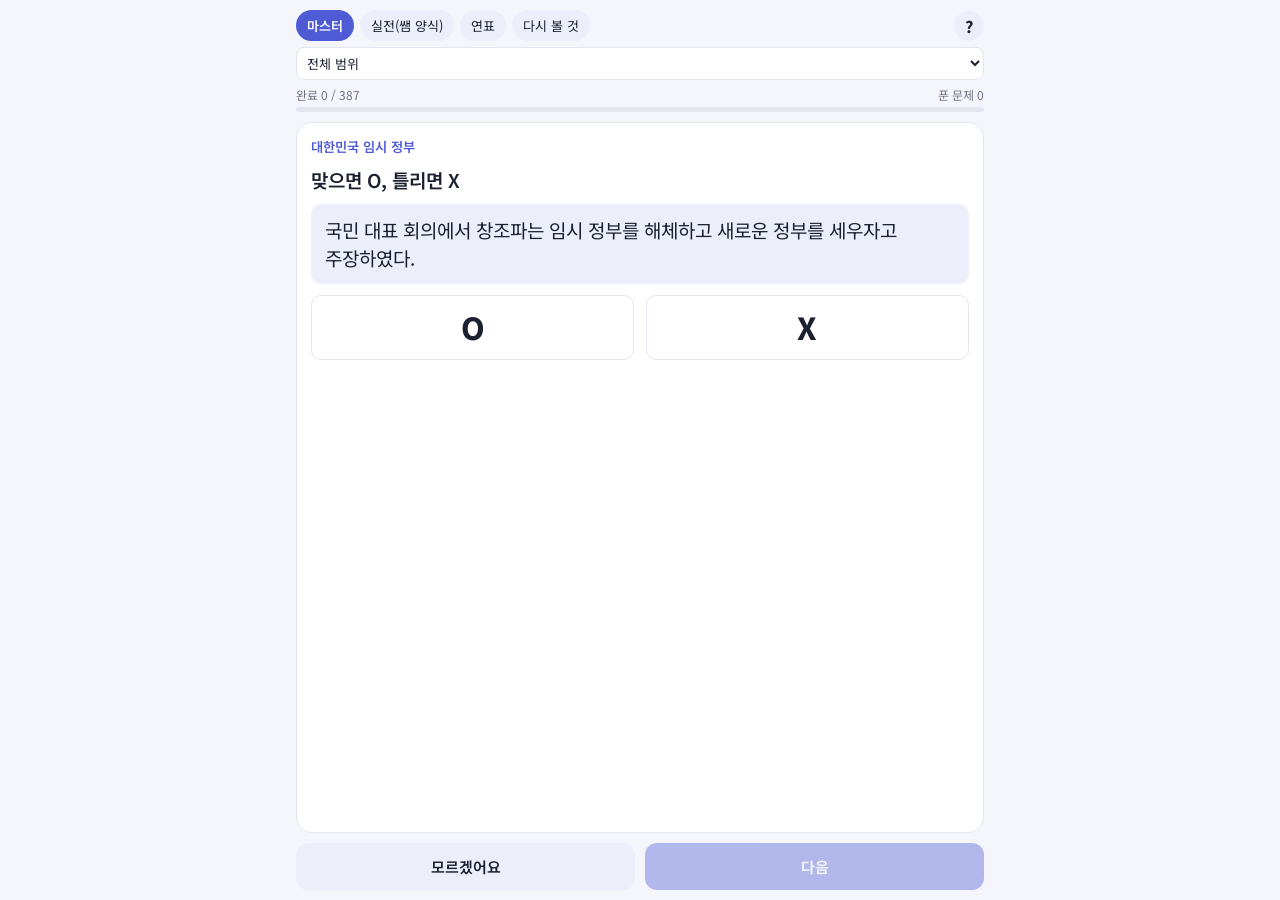
==== commit 658f730a: "한국사 페이지: 학습지에서 지운 반민특위·농지 개혁 문항 제외, 진도 기록을 문항 내용 기준으로 저장 Co-Authored-By: Claude Opus 5.5 <noreply@an" ====
--- a/history.html
+++ b/history.html
@@ -93,12 +93,12 @@
     <li>&lt;보기&gt; 조합형(ㄱ, ㄴ 고르기)</li>
   </ul>
   <h3>범위</h3>
-  <p>일제 학습지 1~3, 교과서 3·1 운동·독립운동 방향 논의·p.26·p.41, 현대사 학습지 1~12쪽(4·19 직전까지). 학습지에서 X로 지운 부분은 뺐어요.</p>
+  <p>일제 학습지 1~3, 교과서 3·1 운동·독립운동 방향 논의·p.26·p.41, 현대사 학습지 1~12쪽(4·19 직전까지). 학습지에서 X로 지운 부분(7쪽 반민특위·농지 개혁 등)은 뺐어요.</p>
   <div class="acts"><button id="reset">진도 초기화</button><button class="p" id="close">닫기</button></div>
 </div></div>
 <script>
-const D = {"units": [{"id": "u1", "name": "1910년대 무단 통치", "src": "학습지 일제-1"}, {"id": "u2", "name": "3·1 운동과 독립운동 방향", "src": "학습지 일제-1, 교과서"}, {"id": "u3", "name": "대한민국 임시 정부", "src": "학습지 일제-2"}, {"id": "u4", "name": "의열 투쟁", "src": "교과서 p.26"}, {"id": "u5", "name": "문화 통치·산미 증식 계획", "src": "학습지 일제-3"}, {"id": "u6", "name": "민족주의 사학·조선학", "src": "교과서 p.41"}, {"id": "h1", "name": "임시 정부(충칭)와 광복군", "src": "현대 학습지 1~2쪽"}, {"id": "h2", "name": "38도선·군정·모스크바 회의", "src": "현대 학습지 3쪽"}, {"id": "h3", "name": "미소공위·정읍 발언·좌우 합작", "src": "현대 학습지 4쪽"}, {"id": "h4", "name": "UN·남북 협상·5·10 총선거", "src": "현대 학습지 5~6쪽"}, {"id": "h5", "name": "제헌 국회·반민특위·농지 개혁", "src": "현대 학습지 7쪽"}, {"id": "h6", "name": "6·25 전쟁", "src": "현대 학습지 9~10쪽"}, {"id": "h7", "name": "원조 경제·삼백 산업", "src": "현대 학습지 8쪽"}, {"id": "h8", "name": "이승만 정권·개헌·3·15", "src": "현대 학습지 11~12쪽"}], "S": [{"u": "u1", "s": "일제는 통감부를 조선 총독부로 바꾸고 식민 통치의 최고 기구로 삼았다.", "t": 1, "e": ""}, {"u": "u1", "s": "중추원은 조선 총독부의 자문 기구로, 친일 인사로만 구성되었다.", "t": 1, "e": ""}, {"u": "u1", "s": "헌병 경찰 제도는 군인인 헌병이 경찰을 지휘하며 한국인의 일상생활 전반까지 감시·탄압한 제도이다.", "t": 1, "e": ""}, {"u": "u1", "s": "범죄 즉결례와 조선 태형령으로 헌병 경찰은 정식 재판 없이 한국인을 즉결 처벌하고 태형을 가할 수 있었다.", "t": 1, "e": ""}, {"u": "u1", "s": "1910년대에는 관리와 교원도 제복을 입고 칼을 차 한국인에게 공포감을 주었다.", "t": 1, "e": ""}, {"u": "u1", "s": "1910년대 일제는 한국인의 언론·출판·집회·결사의 자유를 박탈하였다.", "t": 1, "e": ""}, {"u": "u1", "s": "제1차 조선 교육령(1911)은 한국인에게 보통 교육과 실업 교육만 실시하였다.", "t": 1, "e": ""}, {"u": "u1", "s": "1910년대 일제는 사립학교와 서당의 민족 교육을 탄압하였다.", "t": 1, "e": ""}, {"u": "u1", "s": "1910년대 일제는 『황성신문』, 『대한매일신보』 등을 폐간하고 대한 협회 같은 계몽 단체를 해산하였다.", "t": 1, "e": ""}, {"u": "u1", "s": "토지 조사 사업(1910~1918)의 목적은 식민 통치에 필요한 재정 확보였다.", "t": 1, "e": ""}, {"u": "u1", "s": "토지 조사 사업은 정해진 기간 안에 토지 소유자가 직접 신고하는 방식으로 진행되었다.", "t": 1, "e": ""}, {"u": "u1", "s": "토지 조사 사업으로 농민은 관습적으로 누리던 경작권을 부정당하고 기한부 계약 소작농으로 전락하였다.", "t": 1, "e": ""}, {"u": "u1", "s": "토지 조사 사업 이후 많은 농민이 화전민이 되거나 만주·연해주로 이주하였다.", "t": 1, "e": ""}, {"u": "u1", "s": "동양 척식 주식회사는 1908년 일제가 토지와 자원 수탈을 목적으로 설립한 국책 회사이다.", "t": 1, "e": ""}, {"u": "u1", "s": "회사령은 회사를 세울 때 조선 총독의 허가를 받게 한 허가제였다.", "t": 1, "e": ""}, {"u": "u1", "s": "회사령의 목적은 한국인의 기업 설립을 억제하여 민족 자본의 성장을 막는 것이었다.", "t": 1, "e": ""}, {"u": "u1", "s": "일제는 어업령·삼림령·광업령을 제정하여 경제 활동을 허가제로 바꾸었다.", "t": 1, "e": ""}, {"u": "u1", "s": "임야 조사 사업으로 많은 임야가 국유림으로 편입되었다.", "t": 1, "e": ""}, {"u": "u1", "s": "일제는 인삼 등에 대한 전매 사업으로 총독부의 재정 수입을 늘렸다.", "t": 1, "e": ""}, {"u": "u1", "s": "회사령은 회사를 세운 뒤 신고만 하면 되는 신고제였다.", "t": 0, "e": "회사령은 총독의 허가가 필요한 허가제였다. 1920년에 폐지되어 신고제로 바뀌었다."}, {"u": "u1", "s": "토지 조사 사업으로 농민의 관습적 경작권이 법으로 보장되었다.", "t": 0, "e": "오히려 농민의 경작권은 부정되고 지주의 소유권만 인정되었다."}, {"u": "u1", "s": "1910년대에는 보통 경찰 제도가 시행되었다.", "t": 0, "e": "1910년대는 헌병 경찰 제도였다. 보통 경찰제는 1920년대 문화 통치기에 시행되었다."}, {"u": "u1", "s": "제1차 조선 교육령으로 한국인에게 고등 교육 기회가 넓어졌다.", "t": 0, "e": "제1차 조선 교육령은 한국인에게 고등 교육 기회를 주지 않고 보통·실업 교육만 실시하였다."}, {"u": "u1", "s": "조선 태형령은 한국인과 일본인 모두에게 적용되었다.", "t": 0, "e": "조선 태형령은 한국인에게만 적용되었다."}, {"u": "u1", "s": "중추원은 한국인 대표가 법률을 제정하는 입법 기구였다.", "t": 0, "e": "중추원은 총독부의 자문 기구일 뿐이었다."}, {"u": "u1", "s": "토지 조사 사업은 정부가 직접 토지를 측량하므로 소유자가 신고할 필요가 없었다.", "t": 0, "e": "정해진 기간 안에 소유자가 직접 신고해야 했다(신고주의)."}, {"u": "u2", "s": "윌슨은 파리 강화 회의에서 민족 자결주의를 포함한 14개조 평화 원칙을 제시하였다.", "t": 1, "e": ""}, {"u": "u2", "s": "민족 자결주의는 승전국의 식민지에 적용되지 않았지만 약소민족의 독립운동에 영향을 주었다.", "t": 1, "e": ""}, {"u": "u2", "s": "상하이의 신한 청년당은 파리 강화 회의에 김규식을 대표로 파견하였다.", "t": 1, "e": ""}, {"u": "u2", "s": "도쿄의 유학생들은 조선 청년 독립단을 조직하여 2·8 독립 선언(1919)을 발표하였다.", "t": 1, "e": ""}, {"u": "u2", "s": "3·1 운동은 계층과 이념을 초월한 전 민족적 항일 운동이었다.", "t": 1, "e": ""}, {"u": "u2", "s": "3·1 운동을 계기로 민주 공화제에 바탕을 둔 대한민국 임시 정부가 수립되었다.", "t": 1, "e": ""}, {"u": "u2", "s": "3·1 운동 이후 일제의 통치 방식이 무단 통치에서 문화 통치로 바뀌었다.", "t": 1, "e": ""}, {"u": "u2", "s": "3·1 운동 이후 민족 운동의 주체가 학생·농민·노동자·여성 등으로 확대되었다.", "t": 1, "e": ""}, {"u": "u2", "s": "3·1 운동은 중국의 5·4 운동 등 아시아 여러 지역의 민족 운동에 영향을 주었다.", "t": 1, "e": ""}, {"u": "u2", "s": "3·1 운동으로 수감된 사람 중 가장 많은 계층은 농민(약 58.4%)이었다.", "t": 1, "e": ""}, {"u": "u2", "s": "3·1 운동은 한국인의 독립 의지를 세계에 알리고, 일제가 무력만으로 지배할 수 없음을 보여 주었다.", "t": 1, "e": ""}, {"u": "u2", "s": "김마리아는 2·8 독립 선언에 참여하였고, 귀국 후 대한민국 애국 부인회를 조직하였다.", "t": 1, "e": ""}, {"u": "u2", "s": "이승만은 외국의 원조를 받아야 독립할 수 있다며 외교 활동을 강조하였다.", "t": 1, "e": "교과서 (가) 이승만 연설(1919)."}, {"u": "u2", "s": "이동휘 등은 전쟁 외에는 독립의 방도가 없다며 독립 전쟁을 주장하였다.", "t": 1, "e": "교과서 (나) 「국무원 포고 제1호」."}, {"u": "u2", "s": "안창호는 실력이 부족해 나라를 잃었다며 실력 양성을 강조하였다.", "t": 1, "e": "교과서 (다) 안창호."}, {"u": "u2", "s": "신채호는 「조선 혁명 선언」에서 외교론과 준비론을 비판하고 민중 직접 혁명을 주장하였다.", "t": 1, "e": "교과서 (라) 신채호."}, {"u": "u2", "s": "3·1 운동으로 수감된 사람 중 가장 많은 계층은 학생·지식인이었다.", "t": 0, "e": "가장 많은 계층은 농민(58.4%)이다. 학생·지식인은 20.8%."}, {"u": "u2", "s": "민족 자결주의는 승전국의 식민지에도 적용되었다.", "t": 0, "e": "민족 자결주의는 승전국의 식민지에는 적용되지 않았다."}, {"u": "u2", "s": "2·8 독립 선언은 상하이의 신한 청년당이 발표하였다.", "t": 0, "e": "2·8 독립 선언은 도쿄 유학생들의 조선 청년 독립단이 발표하였다."}, {"u": "u2", "s": "3·1 운동은 중국 5·4 운동의 영향을 받아 일어났다.", "t": 0, "e": "반대로 3·1 운동이 5·4 운동에 영향을 주었다."}, {"u": "u2", "s": "3·1 운동 이후 일제는 문화 통치를 무단 통치로 바꾸었다.", "t": 0, "e": "무단 통치 → 문화 통치로 바뀌었다."}, {"u": "u2", "s": "신채호는 외교 활동으로 독립을 이루어야 한다고 주장하였다.", "t": 0, "e": "신채호는 외교론을 비판하고 민중 직접 혁명을 주장하였다. 외교론은 이승만."}, {"u": "u2", "s": "안창호는 전쟁 외에는 방도가 없다며 즉각적인 독립 전쟁을 주장하였다.", "t": 0, "e": "안창호는 실력 양성을 강조하였다. 독립 전쟁론은 이동휘 등."}, {"u": "u3", "s": "3·1 운동 이후 연해주에 대한 국민 의회, 상하이에 대한민국 임시 정부, 국내에 한성 정부가 수립되었다.", "t": 1, "e": ""}, {"u": "u3", "s": "대한 국민 의회 측은 무장 투쟁에 유리하다며 임시 정부를 연해주에 두자고 하였다.", "t": 1, "e": ""}, {"u": "u3", "s": "상하이 측은 교통이 편리하고 각국 공관이 있어 외교 활동에 유리하다며 상하이에 두자고 하였다.", "t": 1, "e": ""}, {"u": "u3", "s": "여러 임시 정부는 상하이에서 통합하였으며, 국내 13도 대표가 세운 한성 정부의 법통을 계승하였다.", "t": 1, "e": ""}, {"u": "u3", "s": "대한민국 임시 헌법은 3·1 운동에 건국의 정당성을 두고 인민 주권의 공화제와 삼권 분립을 표방하였다.", "t": 1, "e": ""}, {"u": "u3", "s": "통합 임시 정부는 이승만을 임시 대통령, 이동휘를 국무총리로 선출하였다.", "t": 1, "e": ""}, {"u": "u3", "s": "대한민국 임시 정부는 우리 역사상 최초의 민주 공화제 정부이다.", "t": 1, "e": ""}, {"u": "u3", "s": "연통제는 법령·공문 전파와 독립운동 자금 모집을 위해 설치한 국내 비밀 행정 조직이다.", "t": 1, "e": ""}, {"u": "u3", "s": "교통국은 정보 수집과 연락 업무를 맡은 정보 통신 기관이다.", "t": 1, "e": ""}, {"u": "u3", "s": "임시 정부는 기관지로 『독립신문』을 발간하였다.", "t": 1, "e": ""}, {"u": "u3", "s": "임시 정부는 임시 사료 편찬 위원회를 두어 『한·일 관계 사료집』과 외교 선전물을 간행하였다.", "t": 1, "e": ""}, {"u": "u3", "s": "임시 정부는 독립 공채를 발행하고 의연금을 거두어 독립운동 자금을 마련하였다.", "t": 1, "e": ""}, {"u": "u3", "s": "임시 정부의 의연금은 백산 상회와 이륭 양행을 통해 전달되었다.", "t": 1, "e": ""}, {"u": "u3", "s": "임시 정부는 파리 위원부와 미국의 구미 위원부를 두어 외교 활동을 하였다.", "t": 1, "e": ""}, {"u": "u3", "s": "임시 정부는 군무부를 두고 남만주에 광복군 사령부와 광복군 총영을 설치하였다.", "t": 1, "e": ""}, {"u": "u3", "s": "연통제와 교통국이 발각·파괴되고 외교 노선이 비판받으면서 국민 대표 회의가 열렸다.", "t": 1, "e": ""}, {"u": "u3", "s": "국민 대표 회의(1923)는 임시 정부의 노선을 재정립하고 분열된 독립운동 전선을 통일하기 위해 열렸다.", "t": 1, "e": ""}, {"u": "u3", "s": "국민 대표 회의에서 창조파는 임시 정부를 해체하고 새로운 정부를 세우자고 주장하였다.", "t": 1, "e": ""}, {"u": "u3", "s": "국민 대표 회의에서 개조파는 임시 정부를 독립운동 실정에 맞게 개편하자고 주장하였다.", "t": 1, "e": ""}, {"u": "u3", "s": "국민 대표 회의 결렬 이후 임시 정부는 1925년 이승만을 탄핵하였다.", "t": 1, "e": ""}, {"u": "u3", "s": "이승만 탄핵 후 박은식이 제2대 임시 대통령으로 선출되었다.", "t": 1, "e": ""}, {"u": "u3", "s": "임시 정부는 헌법을 개정하여 대통령제를 국무령제로 바꾸었다.", "t": 1, "e": ""}, {"u": "u3", "s": "국민 대표 회의 이후 임시 정부가 침체되자 국무령 김구는 1931년 한인 애국단을 조직하였다.", "t": 1, "e": ""}, {"u": "u3", "s": "국민 대표 회의에서 창조파는 임시 정부를 유지하며 개편하자고 주장하였다.", "t": 0, "e": "그것은 개조파. 창조파는 임시 정부 해체 후 새 정부 수립을 주장했다."}, {"u": "u3", "s": "교통국은 법령 전파와 자금 모집을 위한 국내 비밀 행정 조직이다.", "t": 0, "e": "그것은 연통제. 교통국은 정보 수집·연락 기관이다."}, {"u": "u3", "s": "통합 임시 정부는 이동휘를 임시 대통령, 이승만을 국무총리로 선출하였다.", "t": 0, "e": "이승만이 임시 대통령, 이동휘가 국무총리."}, {"u": "u3", "s": "국민 대표 회의는 1919년에 열렸다.", "t": 0, "e": "국민 대표 회의는 1923년."}, {"u": "u3", "s": "이승만 탄핵 후 김구가 제2대 임시 대통령이 되었다.", "t": 0, "e": "제2대 임시 대통령은 박은식."}, {"u": "u3", "s": "여러 임시 정부는 연해주에서 통합하였다.", "t": 0, "e": "외교에 유리한 상하이에서 통합하였다."}, {"u": "u3", "s": "임시 정부는 국무령제를 대통령제로 바꾸었다.", "t": 0, "e": "대통령제 → 국무령제로 바꾸었다."}, {"u": "u4", "s": "의열단은 1919년 11월 김원봉, 윤세주 등이 만주 지린에서 조직하였다.", "t": 1, "e": ""}, {"u": "u4", "s": "의열단은 조선 총독부 고위 관리와 친일파 처단, 수탈 기구 파괴를 목표로 하였다.", "t": 1, "e": ""}, {"u": "u4", "s": "신채호는 김원봉의 요청으로 「조선 혁명 선언」(1923)을 작성하였다.", "t": 1, "e": ""}, {"u": "u4", "s": "「조선 혁명 선언」은 민중의 직접 혁명으로 일제를 타도하자고 주장하였다.", "t": 1, "e": ""}, {"u": "u4", "s": "「조선 혁명 선언」은 의열 투쟁 때 폭탄·총과 함께 휴대한 필수품으로 '의열단 선언'이라고도 불렸다.", "t": 1, "e": ""}, {"u": "u4", "s": "1920년대 후반 의열단은 개별 폭력 투쟁의 한계를 느끼고 단원을 중국 황푸 군관 학교에 입학시켰다.", "t": 1, "e": ""}, {"u": "u4", "s": "의열단은 1930년대 중국 국민당의 지원을 받아 조선 혁명 간부 학교를 세웠다.", "t": 1, "e": ""}, {"u": "u4", "s": "의열단원 박재혁은 부산 경찰서, 최수봉은 밀양 경찰서에 폭탄을 던졌다.", "t": 1, "e": ""}, {"u": "u4", "s": "의열단원 김익상은 1921년 조선 총독부에 폭탄을 던졌다.", "t": 1, "e": ""}, {"u": "u4", "s": "의열단원 김상옥은 1923년 종로 경찰서에 폭탄을 던졌다.", "t": 1, "e": ""}, {"u": "u4", "s": "의열단원 김지섭은 1924년 도쿄 궁성에 폭탄을 던졌다.", "t": 1, "e": ""}, {"u": "u4", "s": "의열단원 나석주는 1926년 동양 척식 주식회사에 폭탄을 던졌다.", "t": 1, "e": ""}, {"u": "u4", "s": "김구는 1931년 상하이에서 한인 애국단을 조직하였다.", "t": 1, "e": ""}, {"u": "u4", "s": "한인 애국단원 이봉창은 1932년 도쿄에서 일왕이 탄 마차에 폭탄을 던졌다.", "t": 1, "e": ""}, {"u": "u4", "s": "한인 애국단원 윤봉길은 1932년 상하이 훙커우 공원의 일왕 생일 및 상하이 점령 축하 기념식장에 폭탄을 던졌다.", "t": 1, "e": ""}, {"u": "u4", "s": "윤봉길 의거 이후 중국 국민당 정부가 대한민국 임시 정부를 적극 지원하였다.", "t": 1, "e": ""}, {"u": "u4", "s": "나석주는 한인 애국단원으로 훙커우 공원에 폭탄을 던졌다.", "t": 0, "e": "나석주는 의열단원, 동양 척식 주식회사 투탄(1926). 훙커우 공원은 윤봉길."}, {"u": "u4", "s": "의열단은 김구가 상하이에서 조직하였다.", "t": 0, "e": "의열단은 김원봉 등이 만주 지린에서 조직. 김구는 한인 애국단."}, {"u": "u4", "s": "이봉창은 의열단원이다.", "t": 0, "e": "이봉창은 한인 애국단원."}, {"u": "u4", "s": "김상옥은 조선 총독부에 폭탄을 던졌다.", "t": 0, "e": "김상옥은 종로 경찰서. 총독부는 김익상."}, {"u": "u4", "s": "「조선 혁명 선언」은 박은식이 작성하였다.", "t": 0, "e": "신채호가 김원봉의 요청으로 작성."}, {"u": "u4", "s": "김지섭은 동양 척식 주식회사에 폭탄을 던졌다.", "t": 0, "e": "김지섭은 도쿄 궁성. 동척은 나석주."}, {"u": "u4", "s": "의열단은 1920년대 후반 단원을 일본 육군 사관 학교에 입학시켰다.", "t": 0, "e": "중국 황푸 군관 학교에 입학시켰다."}, {"u": "u5", "s": "일제는 3·1 운동으로 무단 통치를 이어 가기 어렵다고 판단하고, 국제 비난을 받자 문화 통치를 실시하였다.", "t": 1, "e": ""}, {"u": "u5", "s": "문화 통치기에 문관도 조선 총독에 임명될 수 있게 하였지만 실제로 문관 총독은 한 명도 없었다.", "t": 1, "e": ""}, {"u": "u5", "s": "문화 통치기에 헌병 경찰제를 보통 경찰제로 바꾸었다.", "t": 1, "e": ""}, {"u": "u5", "s": "문화 통치기에 관리·교원의 제복 착용과 한국인에게만 적용하던 태형을 폐지하였다.", "t": 1, "e": ""}, {"u": "u5", "s": "문화 통치기에 『동아일보』와 『조선일보』가 창간되고 『개벽』 등의 잡지가 발간되었다.", "t": 1, "e": ""}, {"u": "u5", "s": "제2차 조선 교육령(1922)은 보통학교 수업 연한을 4년에서 6년으로 늘렸다.", "t": 1, "e": ""}, {"u": "u5", "s": "제2차 조선 교육령은 3면 1교 정책을 내세워 보통학교를 늘렸다.", "t": 1, "e": ""}, {"u": "u5", "s": "문화 통치기 지방 제도를 바꾸어 도 평의회와 부·면 협의회를 설치하고 선거제를 시행하였다.", "t": 1, "e": ""}, {"u": "u5", "s": "문화 통치는 민족 분열을 위한 기만적인 술책이었다.", "t": 1, "e": ""}, {"u": "u5", "s": "문화 통치기에 경찰 관서와 경찰 인원이 크게 늘어 감시와 탄압이 강화되었다.", "t": 1, "e": ""}, {"u": "u5", "s": "치안 유지법은 사상과 표현의 자유를 억압하고 사회주의 운동 등 독립운동을 탄압하였다.", "t": 1, "e": ""}, {"u": "u5", "s": "문화 통치기에도 사전 검열과 기사 삭제가 일상화되었고, 민족의식을 고취하는 신문은 정간·폐간되었다.", "t": 1, "e": ""}, {"u": "u5", "s": "문화 통치기 교육 제도는 한국인 학교와 일본인 학교의 계통·명칭을 구분하고 한국인의 대학 설립을 억제하였다.", "t": 1, "e": ""}, {"u": "u5", "s": "도 평의회와 부·면 협의회는 의결 기구가 아닌 자문 기구였다.", "t": 1, "e": ""}, {"u": "u5", "s": "도 평의회 등의 선거권은 세금 납부액을 기준으로 제한되어 극히 일부 한국인만 참여하였다.", "t": 1, "e": ""}, {"u": "u5", "s": "일제는 지주·자본가·지식인 등을 포섭하여 친일 세력을 양성하였다.", "t": 1, "e": ""}, {"u": "u5", "s": "일제는 1923년 관세 역할을 하던 이입세를 폐지하여 일본 상품의 가격 경쟁력을 높였다.", "t": 1, "e": ""}, {"u": "u5", "s": "회사령 폐지의 목적은 한국인 자본가의 불만을 누그러뜨려 식민 통치 협력 세력으로 만드는 것이었다.", "t": 1, "e": ""}, {"u": "u5", "s": "회사령 폐지 이후 미쓰이·미쓰비시 등 일본 기업이 한국에 진출하였다.", "t": 1, "e": ""}, {"u": "u5", "s": "산미 증식 계획의 배경은 일본의 공업화로 도시 인구가 늘어 쌀이 부족해진 것이다.", "t": 1, "e": ""}, {"u": "u5", "s": "산미 증식 계획의 목적은 일본 내 식량 문제 해결이었다.", "t": 1, "e": ""}, {"u": "u5", "s": "산미 증식 계획은 수리 시설 확충, 토지 개량·개간, 품종 개량, 비료 사용 확대로 쌀 생산을 늘리려 하였다.", "t": 1, "e": ""}, {"u": "u5", "s": "산미 증식 계획으로 쌀 생산은 늘었으나 더 많은 쌀이 일본으로 가 한국인의 식량 사정은 나빠졌다.", "t": 1, "e": ""}, {"u": "u5", "s": "산미 증식 계획 이후 부족한 식량을 보충하려고 만주에서 조·수수·콩 등을 수입하였다.", "t": 1, "e": ""}, {"u": "u5", "s": "산미 증식 계획에서 농민은 수리 조합비, 빌린 농자금, 비룟값 등을 부담하였다.", "t": 1, "e": ""}, {"u": "u5", "s": "산미 증식 계획에서 일제의 의도는 지주를 일본의 협력자로 만드는 것이었다.", "t": 1, "e": ""}, {"u": "u5", "s": "문화 통치기에 문관 출신 조선 총독이 여러 명 임명되었다.", "t": 0, "e": "문관 임명 규정만 만들었을 뿐 문관 총독은 한 명도 없었다."}, {"u": "u5", "s": "제2차 조선 교육령은 보통학교 수업 연한을 6년에서 4년으로 줄였다.", "t": 0, "e": "4년 → 6년으로 늘렸다."}, {"u": "u5", "s": "도 평의회와 부·면 협의회는 의결권을 가진 기구였다.", "t": 0, "e": "의결 기구가 아닌 자문 기구였다."}, {"u": "u5", "s": "문화 통치기에는 경찰 인원이 크게 줄었다.", "t": 0, "e": "경찰 관서와 인원이 오히려 크게 늘었다."}, {"u": "u5", "s": "산미 증식 계획으로 한국인의 식량 사정이 좋아졌다.", "t": 0, "e": "쌀이 일본으로 빠져나가 식량 사정이 악화되었다."}, {"u": "u5", "s": "문화 통치기에는 언론에 대한 검열이 사라졌다.", "t": 0, "e": "사전 검열과 기사 삭제가 일상화되었다."}, {"u": "u5", "s": "산미 증식 계획의 비용은 주로 일본 정부와 지주가 부담하였다.", "t": 0, "e": "수리 조합비·비룟값 등 비용이 농민에게 전가되었다."}, {"u": "u5", "s": "1923년 일제는 이입세를 새로 만들어 일본 상품을 막았다.", "t": 0, "e": "이입세를 폐지하여 일본 상품의 가격 경쟁력을 높였다."}, {"u": "u6", "s": "역사학자들은 역사 연구와 저술을 통해 일제 식민 사관의 논리를 비판하였다.", "t": 1, "e": ""}, {"u": "u6", "s": "박은식은 '국혼'을 강조하며 『한국통사』, 『한국독립운동지혈사』를 저술하였다.", "t": 1, "e": ""}, {"u": "u6", "s": "신채호는 고대사 연구에 주력하여 『조선사연구초』, 『조선상고사』를 저술하였다.", "t": 1, "e": ""}, {"u": "u6", "s": "민족주의 사학의 흐름은 1930년대 이후 정인보·안재홍·문일평 등의 조선학 운동으로 이어졌다.", "t": 1, "e": ""}, {"u": "u6", "s": "조선학 운동은 1934년 정약용 서거 99주년을 기념하며 시작되었다.", "t": 1, "e": ""}, {"u": "u6", "s": "정인보와 안재홍은 1938년 정약용의 저서를 모아 『여유당전서』를 간행하였다.", "t": 1, "e": ""}, {"u": "u6", "s": "정인보는 '오천 년간 조선의 얼'을 강조하였다.", "t": 1, "e": ""}, {"u": "u6", "s": "백남운은 마르크스의 유물 사관을 바탕으로 사회 경제 사학을 내세웠다.", "t": 1, "e": ""}, {"u": "u6", "s": "백남운은 『조선사회경제사』를 펴내 식민 사학의 정체성론을 비판하였다.", "t": 1, "e": ""}, {"u": "u6", "s": "백남운은 한국사도 세계사적 발전 과정과 같은 역사적 경험을 갖고 있다고 강조하였다.", "t": 1, "e": ""}, {"u": "u6", "s": "실증주의 사학자들은 진단 학회를 만들고 『진단 학보』를 발행하였다.", "t": 1, "e": ""}, {"u": "u6", "s": "실증주의 사학은 문헌 고증으로 사실만 서술하려 하였지만 식민지 현실과는 거리를 두었다.", "t": 1, "e": ""}, {"u": "u6", "s": "백남운은 '국혼'을 강조하였다.", "t": 0, "e": "'국혼'은 박은식. 백남운은 유물 사관에 입각한 사회 경제 사학."}, {"u": "u6", "s": "신채호는 『조선사회경제사』를 저술하였다.", "t": 0, "e": "『조선사회경제사』는 백남운."}, {"u": "u6", "s": "진단 학회는 유물 사관으로 정체성론을 비판하였다.", "t": 0, "e": "진단 학회는 실증주의 사학. 유물 사관은 백남운."}, {"u": "u6", "s": "정인보는 『한국통사』를 저술하였다.", "t": 0, "e": "『한국통사』는 박은식."}, {"u": "u6", "s": "『여유당전서』는 박은식과 신채호가 간행하였다.", "t": 0, "e": "정인보와 안재홍이 1938년 간행."}, {"u": "u6", "s": "실증주의 사학은 식민지 현실 비판에 가장 적극적이었다.", "t": 0, "e": "실증주의 사학은 식민지 현실과 거리를 두었다."}, {"u": "h1", "s": "대한민국 임시 정부는 갈등 심화와 일본의 상하이 점령 등으로 상하이를 떠나 약 10년 동안 이동하였다.", "t": 1, "e": ""}, {"u": "h1", "s": "떠돌이 생활 속에서 마지막까지 임시 정부를 지킨 인물은 김구이다.", "t": 1, "e": ""}, {"u": "h1", "s": "임시 정부는 1940년 충칭에 도착하여 중국 정부의 경제적·군사적 지원을 받기 시작하였다.", "t": 1, "e": ""}, {"u": "h1", "s": "충칭 임시 정부는 분열 극복을 위해 김구를 주석으로 선출하고 전권을 부여하였다(주석 체제).", "t": 1, "e": ""}, {"u": "h1", "s": "임시 정부는 공식적으로 대일본 선전 포고를 발표하였다.", "t": 1, "e": ""}, {"u": "h1", "s": "임시 정부의 공식 군대는 한국광복군이다.", "t": 1, "e": ""}, {"u": "h1", "s": "한국광복군은 1940년 9월 17일 충칭에서 지청천을 총사령관으로 창설되었다.", "t": 1, "e": ""}, {"u": "h1", "s": "지청천은 한국 독립당의 군대인 한국 독립군을 이끌고 대전자령 전투 등 무장 투쟁을 전개하였다.", "t": 1, "e": ""}, {"u": "h1", "s": "한국광복군은 영국군과 연합 작전을 펼치기 위해 인도·미얀마 전선에 파견되었다.", "t": 1, "e": ""}, {"u": "h1", "s": "인도·미얀마 전선에서 광복군은 일본군 포로 심문, 작전 수립 등을 맡았다.", "t": 1, "e": ""}, {"u": "h1", "s": "한국광복군은 미국 전략 정보국(OSS)과 함께 국내 진공 작전을 계획하였다.", "t": 1, "e": ""}, {"u": "h1", "s": "국내 진공 작전은 8월 20일 출동 계획이었으나 8월 15일 일본이 항복하여 실현되지 못하였다.", "t": 1, "e": ""}, {"u": "h1", "s": "김구는 일본의 항복 소식에 \"하늘이 무너지는 듯한 일\"이라며 국내 진공 작전이 무산된 것을 안타까워하였다.", "t": 1, "e": ""}, {"u": "h1", "s": "대한민국 헌법 전문은 3·1 운동으로 건립된 대한민국 임시 정부의 법통을 계승한다고 밝혔다.", "t": 1, "e": ""}, {"u": "h1", "s": "한국광복군은 미국군과 연합하여 인도·미얀마 전선에 투입되었다.", "t": 0, "e": "인도·미얀마 전선은 영국군과의 연합 작전. 미국(OSS)과는 국내 진공 작전."}, {"u": "h1", "s": "국내 진공 작전이 실행되어 광복군이 서울에 진입하였다.", "t": 0, "e": "8월 15일 일본이 먼저 항복해 실현되지 못하였다."}, {"u": "h1", "s": "한국광복군은 청산리에서 일본군을 물리쳤다.", "t": 0, "e": "청산리 전투(1920)는 북로 군정서 등. 광복군은 1940년 창설."}, {"u": "h1", "s": "한국광복군은 1940년 상하이에서 창설되었다.", "t": 0, "e": "충칭에서 창설되었다."}, {"u": "h1", "s": "국내 진공 작전은 영국군과 함께 계획하였다.", "t": 0, "e": "미국 전략 정보국(OSS)과 함께 계획하였다."}, {"u": "h1", "s": "충칭 임시 정부는 이승만을 주석으로 선출하였다.", "t": 0, "e": "김구를 주석으로 선출하였다."}, {"u": "h1", "s": "한국광복군 총사령관은 김원봉이다.", "t": 0, "e": "총사령관은 지청천."}, {"u": "h2", "s": "미국과 소련은 소련군은 북→남, 미군은 남→북으로 진격하는 협동 작전을 계획하였다.", "t": 1, "e": ""}, {"u": "h2", "s": "1945년 8월 6일·9일 원폭 투하 후 8월 15일 일본이 예상보다 빨리 항복하였다.", "t": 1, "e": ""}, {"u": "h2", "s": "38도선 설정 후 소련 군대는 38도선 이북 지역을 빠르게 장악하고 소련 군정을 세웠다.", "t": 1, "e": ""}, {"u": "h2", "s": "소련 군정은 간접 통치 방식을 택하였다.", "t": 1, "e": ""}, {"u": "h2", "s": "소련 군정은 북한 주민이 스스로 다스리도록 한다며 각 지역에 인민 위원회를 조직하게 하였다.", "t": 1, "e": ""}, {"u": "h2", "s": "인민 위원회에는 공산주의자만 가입할 수 있었고, 인민 위원회 위원장은 김일성이었다.", "t": 1, "e": ""}, {"u": "h2", "s": "미 군정은 직접 통치 방식을 택하였다.", "t": 1, "e": ""}, {"u": "h2", "s": "미 군정은 남한에서 한국인이 조직한 모든 정치 조직과 단체를 인정하지 않았다.", "t": 1, "e": ""}, {"u": "h2", "s": "미 군정은 대한민국 임시 정부도 그 자격과 역할을 인정하지 않았다.", "t": 1, "e": ""}, {"u": "h2", "s": "맥아더 포고령 1호는 38도 이남 조선의 통치 권한을 당분간 미군이 행사한다고 하였다.", "t": 1, "e": ""}, {"u": "h2", "s": "맥아더 포고령 1호 제2조에 따라 일제 시기 공공 기관 직원(친일파)이 업무를 계속하였다.", "t": 1, "e": ""}, {"u": "h2", "s": "모스크바 3국 외무 장관 회의에는 미국, 소련, 영국이 참여하였다.", "t": 1, "e": ""}, {"u": "h2", "s": "모스크바 회의는 한국에 임시 민주 정부 수립, 미·소 공동 위원회 개최, 최대 5년 신탁 통치를 결정하였다.", "t": 1, "e": ""}, {"u": "h2", "s": "당시 한국인들은 신탁 통치가 아니라 즉각적인 통일 국가 수립을 원하였다.", "t": 1, "e": ""}, {"u": "h2", "s": "신탁 통치 소식에 처음에는 우익과 좌익이 모두 반탁 운동을 전개하였다.", "t": 1, "e": ""}, {"u": "h2", "s": "소련의 지시 이후 좌익은 찬탁 운동으로 돌아섰고, 남한 내 좌우 갈등이 더욱 심해졌다.", "t": 1, "e": ""}, {"u": "h2", "s": "우익의 반탁 운동에는 김구·김규식, 좌익에는 박헌영이 대표적이다.", "t": 1, "e": ""}, {"u": "h2", "s": "미 군정은 간접 통치, 소련 군정은 직접 통치를 하였다.", "t": 0, "e": "반대. 미 군정은 직접 통치, 소련 군정은 간접 통치."}, {"u": "h2", "s": "미 군정은 대한민국 임시 정부를 정식 정부로 인정하였다.", "t": 0, "e": "미 군정은 임시 정부를 인정하지 않았다."}, {"u": "h2", "s": "모스크바 3국 외무 장관 회의에는 미국, 소련, 중국이 참여하였다.", "t": 0, "e": "미국, 소련, 영국."}, {"u": "h2", "s": "모스크바 회의는 최대 10년의 신탁 통치를 결정하였다.", "t": 0, "e": "최대 5년."}, {"u": "h2", "s": "소련의 지시 이후 우익이 찬탁 운동으로 돌아섰다.", "t": 0, "e": "찬탁으로 돌아선 것은 좌익."}, {"u": "h2", "s": "인민 위원회에는 자본주의 세력도 자유롭게 참여할 수 있었다.", "t": 0, "e": "공산주의자만 가입할 수 있었다."}, {"u": "h2", "s": "맥아더 포고령 1호로 친일 관리들이 모두 해임되었다.", "t": 0, "e": "제2조로 기존 직원들이 업무를 계속하였다."}, {"u": "h3", "s": "1차 미소 공동 위원회는 한반도 통일 정부 수립을 논의하였으나 미·소 갈등으로 결렬되었다.", "t": 1, "e": ""}, {"u": "h3", "s": "이승만은 1946년 6월 3일 정읍 발언에서 남한만이라도 임시 정부를 조직하자고 주장하였다.", "t": 1, "e": ""}, {"u": "h3", "s": "정읍 발언은 사실상 남한 단독 정부 수립을 요구한 것이었다.", "t": 1, "e": ""}, {"u": "h3", "s": "여운형, 김규식 등은 좌우 합작 위원회를 조직하였다.", "t": 1, "e": ""}, {"u": "h3", "s": "좌우 합작 위원회는 미소 공동 위원회 결렬과 이승만의 정읍 발언을 배경으로 조직되었다.", "t": 1, "e": ""}, {"u": "h3", "s": "좌우 합작 위원회는 1946년 10월 좌우 합작 7원칙을 발표하였다.", "t": 1, "e": ""}, {"u": "h3", "s": "좌우 합작 7원칙에는 좌우 합작으로 민주주의 임시 정부 수립, 미소 공위 속개, 토지 개혁, 친일파 처벌 등이 담겼다.", "t": 1, "e": ""}, {"u": "h3", "s": "여운형은 조선 건국 준비 위원회를 이끈 좌익 계열 인물이다.", "t": 1, "e": ""}, {"u": "h3", "s": "김규식은 대한민국 임시 정부 부주석 출신의 우익 계열 인물이다.", "t": 1, "e": ""}, {"u": "h3", "s": "극렬한 대립 속에 여운형이 암살되어 좌우 합작은 실패하였다.", "t": 1, "e": ""}, {"u": "h3", "s": "2차 미소 공동 위원회도 실패하자 미국은 한반도 문제를 UN으로 넘겼다.", "t": 1, "e": ""}, {"u": "h3", "s": "정읍 발언은 김구가 하였다.", "t": 0, "e": "정읍 발언은 이승만(1946.6.3)."}, {"u": "h3", "s": "좌우 합작 7원칙은 이승만과 박헌영이 발표하였다.", "t": 0, "e": "여운형·김규식 등의 좌우 합작 위원회가 발표."}, {"u": "h3", "s": "여운형은 대한민국 임시 정부 부주석 출신의 우익 인물이다.", "t": 0, "e": "여운형은 조선 건국 준비 위원회, 좌익. 임시 정부 부주석은 김규식."}, {"u": "h3", "s": "좌우 합작 위원회는 남북 협상을 주도하였다.", "t": 0, "e": "남북 협상은 1948년 김구·김규식이 김일성과 진행."}, {"u": "h3", "s": "2차 미소 공동 위원회에서 통일 정부 수립에 합의하였다.", "t": 0, "e": "2차 미소 공위도 실패하여 한국 문제가 UN으로 넘어갔다."}, {"u": "h3", "s": "좌우 합작 위원회는 신탁 통치 반대 운동을 위해 만들어졌다.", "t": 0, "e": "좌익과 우익의 갈등을 통합해 통일 정부를 세우려는 활동이었다."}, {"u": "h4", "s": "UN 총회는 남북한 전 지역 총선거로 인구 비례에 따라 국회의원을 뽑아 통일 정부를 세우기로 결정하였다.", "t": 1, "e": ""}, {"u": "h4", "s": "UN 총회 결정에서 국회의원은 인구 비례로 북한 100명, 남한 200명이 배정되었다.", "t": 1, "e": ""}, {"u": "h4", "s": "UN은 남북한 총선거를 감시하기 위해 유엔 임시 위원단을 파견하였다.", "t": 1, "e": ""}, {"u": "h4", "s": "북한과 소련은 UN 결정을 거부하고 유엔 임시 위원단의 북한 입국을 막았다.", "t": 1, "e": ""}, {"u": "h4", "s": "UN 소총회는 선거가 가능한 지역(남한)에서만 총선거를 실시하기로 결의하였다.", "t": 1, "e": ""}, {"u": "h4", "s": "UN 소총회 결의는 사실상 남북한 정부를 따로 세우는 분단을 의미하였다.", "t": 1, "e": ""}, {"u": "h4", "s": "이승만은 남한만의 단선단정에 찬성하였다.", "t": 1, "e": ""}, {"u": "h4", "s": "김구는 단선단정에 반대하고 끝까지 통일 정부 수립을 주장하였다.", "t": 1, "e": ""}, {"u": "h4", "s": "김구는 「3천만 동포에게 읍고함」에서 38도선을 베고 쓰러질지언정 단독 정부 수립에 협력하지 않겠다고 하였다.", "t": 1, "e": ""}, {"u": "h4", "s": "1948년 4월 김구와 김규식은 38도선을 넘어 김일성과 남북 협상을 하였다.", "t": 1, "e": ""}, {"u": "h4", "s": "남북 협상은 성과를 내지 못하고 실패하였으며, 김구·김규식 등 임시 정부 출신 세력의 약화 계기가 되었다.", "t": 1, "e": ""}, {"u": "h4", "s": "5·10 총선거는 1948년 5월 10일 남한에서만 실시된 단독 선거이다.", "t": 1, "e": ""}, {"u": "h4", "s": "5·10 총선거는 헌법을 제정할 국회의원을 뽑는 선거였다.", "t": 1, "e": ""}, {"u": "h4", "s": "5·10 총선거는 유엔 임시 위원단의 감시 아래 진행되었다.", "t": 1, "e": ""}, {"u": "h4", "s": "5·10 총선거는 보통·직접·평등·비밀의 4대 원칙에 따른 우리나라 최초의 민주적 선거였다.", "t": 1, "e": ""}, {"u": "h4", "s": "김구 등 통일 정부를 주장한 인물들은 5·10 총선거에 출마하지 않았다.", "t": 1, "e": ""}, {"u": "h4", "s": "제주 4·3 사건은 남한 단독 선거에 반대하는 공산주의자들의 봉기에서 시작되었다.", "t": 1, "e": ""}, {"u": "h4", "s": "제주 4·3 사건 진압 과정에서 무고한 제주도민이 많이 희생되었다(약 2만 5천~3만 명).", "t": 1, "e": ""}, {"u": "h4", "s": "제주도 2개 선거구는 선거가 진행되지 못해 5·10 총선거로 198명의 국회의원이 선출되었다.", "t": 1, "e": ""}, {"u": "h4", "s": "5·10 총선거로 선출된 제헌 국회의원의 임기는 2년이었다.", "t": 1, "e": ""}, {"u": "h4", "s": "제헌 국회는 헌법을 제정하여 1948년 7월 17일 공포하였다(제헌절).", "t": 1, "e": ""}, {"u": "h4", "s": "제헌 헌법은 대통령 임기 4년, 1차 중임 허용, 국회의원이 선출하는 간선제였다.", "t": 1, "e": ""}, {"u": "h4", "s": "제헌 헌법 전문은 3·1 운동으로 건립된 대한민국 임시 정부의 법통 계승을 밝혔다.", "t": 1, "e": ""}, {"u": "h4", "s": "1948년 7월 20일 국회에서 이승만이 초대 대통령으로 선출되었다.", "t": 1, "e": ""}, {"u": "h4", "s": "1948년 8월 15일 대한민국 정부 수립이 선포되고 미 군정은 종식되었다.", "t": 1, "e": ""}, {"u": "h4", "s": "5·10 총선거로 북한 지역 100명을 포함해 300명의 국회의원이 선출되었다.", "t": 0, "e": "남한에서만 실시되었고 198명이 선출되었다."}, {"u": "h4", "s": "김구는 5·10 총선거에 출마하여 제헌 국회의원이 되었다.", "t": 0, "e": "김구는 단선단정에 반대하여 불참하였다."}, {"u": "h4", "s": "제헌 헌법은 대통령을 국민이 직접 뽑는 직선제였다.", "t": 0, "e": "제헌 헌법은 국회에서 뽑는 간선제. 직선제는 1952년 발췌 개헌."}, {"u": "h4", "s": "제헌 국회의원의 임기는 4년이었다.", "t": 0, "e": "제헌 국회의원 임기는 2년."}, {"u": "h4", "s": "남북 협상은 이승만과 김일성이 진행하였다.", "t": 0, "e": "남북 협상은 김구·김규식과 김일성. 이승만은 단독 정부 찬성."}, {"u": "h4", "s": "UN 소총회는 남북한 전 지역 총선거를 결의하였다.", "t": 0, "e": "소총회는 선거 가능한 지역(남한)에서만 총선거를 결의."}, {"u": "h4", "s": "이승만은 남한만의 단독 선거에 끝까지 반대하였다.", "t": 0, "e": "단독 선거에 반대한 것은 김구. 이승만은 찬성."}, {"u": "h4", "s": "대한민국 정부 수립은 1948년 7월 17일에 선포되었다.", "t": 0, "e": "7월 17일은 헌법 공포(제헌절). 정부 수립 선포는 8월 15일."}, {"u": "h5", "s": "대한민국 정부 수립 후에도 토지 문제와 친일파 처벌 문제는 해결되지 않았다.", "t": 1, "e": ""}, {"u": "h5", "s": "제헌 국회는 1948년 9월 반민족 행위 처벌법을 제정하였다.", "t": 1, "e": ""}, {"u": "h5", "s": "반민족 행위 특별 조사 위원회(반민특위)가 친일파를 조사하고 체포하였다.", "t": 1, "e": ""}, {"u": "h5", "s": "반민특위는 노덕술 등 친일 경찰·군인을 체포하였다.", "t": 1, "e": ""}, {"u": "h5", "s": "이승만 정부는 반공을 앞세워 반민특위 활동에 반대하였다.", "t": 1, "e": ""}, {"u": "h5", "s": "친일 경찰들이 반민특위를 습격하였고, 제헌 국회의원 일부가 공산당과 내통했다는 이유로 체포되었다(국회 프락치 사건).", "t": 1, "e": ""}, {"u": "h5", "s": "친일파 청산은 사실상 실패하였다.", "t": 1, "e": ""}, {"u": "h5", "s": "광복 당시 극소수가 대토지를 소유하고 대부분은 토지가 없는 심각한 토지 불균형 상태였다.", "t": 1, "e": ""}, {"u": "h5", "s": "북한은 1946년 모든 토지를 무상 몰수·무상 분배하는 토지 개혁을 실시하였다.", "t": 1, "e": ""}, {"u": "h5", "s": "남한은 1949년 6월 농지 개혁법을 제정하여 유상 매입·유상 분배 방식으로 농지 개혁을 실시하였다.", "t": 1, "e": ""}, {"u": "h5", "s": "농지 개혁법은 가구당 농지 소유 상한을 3정보로 제한하였다.", "t": 1, "e": ""}, {"u": "h5", "s": "남한 농지 개혁은 3정보 이상 토지를 정부가 사들여 땅이 없는 사람에게 돈을 받고 나누어 주었다.", "t": 1, "e": ""}, {"u": "h5", "s": "남한의 농지 개혁은 무상 몰수·무상 분배 방식이었다.", "t": 0, "e": "남한은 유상 매입·유상 분배. 무상 몰수·무상 분배는 북한."}, {"u": "h5", "s": "반민특위 활동으로 친일파 청산이 성공적으로 이루어졌다.", "t": 0, "e": "이승만 정부의 반대, 반민특위 습격 등으로 사실상 실패."}, {"u": "h5", "s": "농지 개혁법의 가구당 소유 상한은 5정보였다.", "t": 0, "e": "3정보."}, {"u": "h5", "s": "반민족 행위 처벌법은 미 군정이 제정하였다.", "t": 0, "e": "제헌 국회가 1948년 9월 제정."}, {"u": "h5", "s": "이승만 정부는 반민특위를 적극 지원하였다.", "t": 0, "e": "반공을 앞세워 반대하였다."}, {"u": "h5", "s": "북한의 토지 개혁은 유상 매입·유상 분배 방식이었다.", "t": 0, "e": "북한은 무상 몰수·무상 분배."}, {"u": "h6", "s": "북한은 같은 공산 국가인 소련(무기)과 중국(병력)에게서 지원을 약속받았다.", "t": 1, "e": ""}, {"u": "h6", "s": "전쟁 직전 북한은 전차·전투기 등 군사력에서 남한보다 압도적으로 강하였다.", "t": 1, "e": ""}, {"u": "h6", "s": "1950년 1월 미국 국무장관 애치슨은 미국의 극동 방위선(애치슨 라인)을 발표하였다.", "t": 1, "e": ""}, {"u": "h6", "s": "애치슨 라인에서 남한이 제외되어 김일성은 미국이 남한을 돕지 않을 것이라고 판단하였다.", "t": 1, "e": ""}, {"u": "h6", "s": "1950년 6월 25일 북한군은 38도선 전역을 돌파하여 남침하였다.", "t": 1, "e": ""}, {"u": "h6", "s": "북한군은 3일 만에 서울을 점령하였고, 정부는 부산을 임시 수도로 삼았다.", "t": 1, "e": ""}, {"u": "h6", "s": "국군은 낙동강 방어선을 형성하였다(북한군 최대 남진선).", "t": 1, "e": ""}, {"u": "h6", "s": "UN은 남한을 돕기 위해 16개국의 UN군 파견을 결정하였다.", "t": 1, "e": ""}, {"u": "h6", "s": "6·25 전쟁 중 한국군의 작전권이 UN군에 이관되었다.", "t": 1, "e": ""}, {"u": "h6", "s": "UN군 총사령관 맥아더는 인천 상륙 작전으로 서울을 수복하였다.", "t": 1, "e": ""}, {"u": "h6", "s": "UN군은 38도선을 넘어 평양을 점령하고 압록강 유역까지 진출하였다.", "t": 1, "e": ""}, {"u": "h6", "s": "중국군(중공군)이 개입하자 국군과 UN군은 흥남 철수 작전을 벌였다.", "t": 1, "e": ""}, {"u": "h6", "s": "중국군의 공세로 1·4 후퇴가 일어나 서울이 다시 점령되었다.", "t": 1, "e": ""}, {"u": "h6", "s": "서울 재탈환 이후 전선은 38도선 부근에서 고착되었다.", "t": 1, "e": ""}, {"u": "h6", "s": "1951년부터 양측의 휴전 회담이 본격적으로 진행되었다.", "t": 1, "e": ""}, {"u": "h6", "s": "휴전 회담에는 공산 측은 북한·중국, 자본주의 측은 UN(미국)이 대표로 참여하였다.", "t": 1, "e": ""}, {"u": "h6", "s": "휴전선 설정 문제에서 공산 측은 38도선, UN 측은 현재의 전선을 주장하였다.", "t": 1, "e": ""}, {"u": "h6", "s": "휴전선은 결국 당시의 전선(군사 분계선)으로 결정되었다.", "t": 1, "e": ""}, {"u": "h6", "s": "포로 송환 문제에서 공산 측은 강제 송환, UN 측은 자유 송환을 주장하였다.", "t": 1, "e": ""}, {"u": "h6", "s": "포로 송환은 결국 자유 송환으로 결정되었다.", "t": 1, "e": ""}, {"u": "h6", "s": "이승만은 휴전에 반대하여 1953년 6월 18일 반공 포로를 임의로 석방하였다.", "t": 1, "e": ""}, {"u": "h6", "s": "미국은 이승만과 한미 상호 방위 조약을 체결하여 남한 방어를 약속하였다.", "t": 1, "e": ""}, {"u": "h6", "s": "1953년 7월 27일 휴전 협정이 체결되었다.", "t": 1, "e": ""}, {"u": "h6", "s": "6·25 전쟁으로 수많은 전쟁고아와 이산가족이 생겼다.", "t": 1, "e": ""}, {"u": "h6", "s": "6·25 전쟁 이후 남북한의 적대감이 커지고, 남한에서는 미국, 북한에서는 소련·중국의 영향력이 커졌다.", "t": 1, "e": ""}, {"u": "h6", "s": "애치슨 라인에 남한이 포함되어 있었다.", "t": 0, "e": "남한은 애치슨 라인에서 제외되었다."}, {"u": "h6", "s": "북한은 중국에게서 무기를, 소련에게서 병력을 지원받았다.", "t": 0, "e": "소련이 무기, 중국이 병력."}, {"u": "h6", "s": "이승만은 휴전에 적극 찬성하였다.", "t": 0, "e": "이승만은 휴전에 반대하여 반공 포로를 석방하였다."}, {"u": "h6", "s": "포로 송환은 강제 송환으로 결정되었다.", "t": 0, "e": "자유 송환으로 결정."}, {"u": "h6", "s": "휴전선은 38도선으로 결정되었다.", "t": 0, "e": "당시의 전선(군사 분계선)으로 결정."}, {"u": "h6", "s": "인천 상륙 작전은 1·4 후퇴 이후에 일어났다.", "t": 0, "e": "인천 상륙 작전(1950.9) → 중국군 개입 → 1·4 후퇴(1951)."}, {"u": "h6", "s": "6·25 전쟁 때 임시 수도는 대구였다.", "t": 0, "e": "임시 수도는 부산."}, {"u": "h7", "s": "6·25 전쟁으로 공장과 농토가 파괴되어 생필품과 식량이 크게 부족하였다.", "t": 1, "e": ""}, {"u": "h7", "s": "원조 경제는 6·25 전쟁 이후 미국의 원조를 바탕으로 경제를 일으킨 것이다.", "t": 1, "e": ""}, {"u": "h7", "s": "미국의 원조는 면화·설탕(사탕수수)·밀 등 소비재 원료 중심이었다.", "t": 1, "e": ""}, {"u": "h7", "s": "원조 물자를 가공하는 제분·제당·면방직의 삼백 산업이 발전하였다.", "t": 1, "e": ""}, {"u": "h7", "s": "원조 경제는 소비재 산업, 경공업 중심이었다.", "t": 1, "e": ""}, {"u": "h7", "s": "미국 원조는 극심했던 식량 문제를 해결하는 데 도움이 되었다.", "t": 1, "e": ""}, {"u": "h7", "s": "원조 물자는 특정 소수 기업에 독점적으로 배당되어 독점 대기업(재벌) 형성의 시작이 되었다.", "t": 1, "e": ""}, {"u": "h7", "s": "미국산 면·밀이 대량으로 들어오면서 국내 면·밀 가격이 폭락하였다.", "t": 1, "e": ""}, {"u": "h7", "s": "원조 농산물 유입으로 국내 농산물 가격이 크게 떨어져 농촌 경제가 어려워졌다.", "t": 1, "e": ""}, {"u": "h7", "s": "원조 경제는 중화학 공업 중심이었다.", "t": 0, "e": "원조 경제는 소비재 산업·경공업 중심."}, {"u": "h7", "s": "원조 물자는 모든 회사와 공장에 공평하게 분배되었다.", "t": 0, "e": "특정 소수 기업에 독점적으로 배당되었다."}, {"u": "h7", "s": "삼백 산업은 철강·조선·자동차 산업을 말한다.", "t": 0, "e": "삼백 산업은 제분·제당·면방직."}, {"u": "h7", "s": "원조 농산물 유입으로 국내 밀과 면 가격이 크게 올랐다.", "t": 0, "e": "오히려 가격이 폭락하였다."}, {"u": "h8", "s": "제헌 헌법에 따라 1948년 국회의원들이 국회에서 이승만을 초대 대통령으로 선출하였다.", "t": 1, "e": ""}, {"u": "h8", "s": "1950년 5월 2대 국회의원 선거에서 반이승만 세력이 대거 당선되었다.", "t": 1, "e": ""}, {"u": "h8", "s": "간선제로는 재선이 어려워지자 이승만은 대통령 선출 방식을 직선제로 바꾸려 하였다.", "t": 1, "e": ""}, {"u": "h8", "s": "이승만은 세력 결집을 위해 자유당을 창당하였다.", "t": 1, "e": ""}, {"u": "h8", "s": "1952년 부산 정치 파동 속에서 직선제를 담은 1차 개헌(발췌 개헌)이 통과되었다.", "t": 1, "e": ""}, {"u": "h8", "s": "1952년 2대 대통령 선거는 우리 역사상 최초의 직선제 대통령 선거였다.", "t": 1, "e": ""}, {"u": "h8", "s": "이승만은 2대 대통령 선거에서 74.61%의 득표율로 당선되었다.", "t": 1, "e": ""}, {"u": "h8", "s": "제헌 헌법상 대통령 임기는 4년, 1차 중임만 허용되어 이승만은 3대 대통령에 출마할 수 없었다.", "t": 1, "e": ""}, {"u": "h8", "s": "2차 개헌은 초대 대통령에 한해 중임 제한을 없애는 내용이었다(1954).", "t": 1, "e": ""}, {"u": "h8", "s": "2차 개헌안은 203명의 2/3인 136표가 필요했으나 135표로 부결되었다.", "t": 1, "e": ""}, {"u": "h8", "s": "자유당은 203명의 2/3가 135.333…이므로 반올림하면 135명이라며 개헌안을 통과시켰다(사사오입 개헌).", "t": 1, "e": ""}, {"u": "h8", "s": "사사오입 개헌 이후 반대 세력이 결집하여 민주당을 창당하였다.", "t": 1, "e": ""}, {"u": "h8", "s": "1956년 3대 대통령 선거에서 이승만이 당선되었고, 진보당 조봉암이 예상보다 많은 표를 얻었다.", "t": 1, "e": ""}, {"u": "h8", "s": "3대 대통령 선거 당시 후보는 자유당 이승만, 민주당 신익희, 진보당 조봉암이었다.", "t": 1, "e": ""}, {"u": "h8", "s": "이승만 정권은 위협이 되던 진보당 사람들을 간첩으로 몰아 사형하였다(진보당 사건).", "t": 1, "e": ""}, {"u": "h8", "s": "1960년 4대 대통령 선거 직전 민주당 후보 조병옥이 갑자기 사망하였다.", "t": 1, "e": ""}, {"u": "h8", "s": "당시 헌법상 대통령이 죽으면 부통령이 권력을 승계하므로 부통령 선거가 중요하였다.", "t": 1, "e": ""}, {"u": "h8", "s": "이승만은 후계자 이기붕을 부통령에 당선시키려고 대대적인 부정 선거를 저질렀다(3·15 부정 선거).", "t": 1, "e": ""}, {"u": "h8", "s": "3·15 부정 선거에 대한 국민 저항으로 4·19 혁명이 일어났다.", "t": 1, "e": ""}, {"u": "h8", "s": "4·19 혁명으로 이승만은 하와이로 망명하고 이기붕은 자살하여 자유당 정권이 붕괴하였다.", "t": 1, "e": ""}, {"u": "h8", "s": "발췌 개헌은 대통령 간선제를 도입하였다.", "t": 0, "e": "발췌 개헌은 간선제를 직선제로 바꾸었다."}, {"u": "h8", "s": "사사오입 개헌은 1952년 부산 정치 파동 때 통과되었다.", "t": 0, "e": "1952년은 발췌 개헌. 사사오입 개헌은 1954년."}, {"u": "h8", "s": "1956년 3대 대통령 선거에서 조봉암이 당선되었다.", "t": 0, "e": "이승만이 당선. 조봉암은 많은 표를 얻었다."}, {"u": "h8", "s": "3·15 부정 선거로 장면이 부통령에 당선되었다.", "t": 0, "e": "부정 선거로 이기붕이 부통령에 당선되었다."}, {"u": "h8", "s": "진보당 사건으로 사형된 인물은 신익희이다.", "t": 0, "e": "진보당 사건은 조봉암 등 진보당 인물."}, {"u": "h8", "s": "2대 대통령 선거는 국회에서 대통령을 뽑았다.", "t": 0, "e": "2대 대선은 최초의 직선제."}, {"u": "h8", "s": "1950년 2대 국회의원 선거에서 이승만 지지 세력이 압승하였다.", "t": 0, "e": "반이승만 세력이 대거 당선되었다."}], "M": [{"u": "u1", "q": "다음 정책이 시행된 시기의 사실로 옳은 것은?\n「회사를 세울 때 총독의 허가를 받게 하고, 총독의 명령만으로 회사를 해산할 수 있다.」", "c": ["헌병 경찰이 즉결 처분으로 태형을 가하였다.", "보통 경찰제가 시행되었다.", "『동아일보』와 『조선일보』가 창간되었다.", "산미 증식 계획이 시행되었다.", "도 평의회가 설치되었다."], "e": "회사령(1910) = 1910년대 무단 통치기. 나머지는 1920년대 문화 통치기."}, {"u": "u1", "q": "밑줄 친 '이 사업'에 대한 설명으로 옳은 것은?\n「총독부에서 실시하는 이 사업은 단순히 토지 소유권 및 가격, 지형 등을 조사하기 위한 것이라 하지만… 우리의 토지가 모두 일본인의 손으로 넘어갈 수도 있으므로 정신을 단단히 가지고 있어야 한다.」", "c": ["기한 내 소유자가 직접 신고하는 방식이었다.", "농민의 경작권을 법으로 보장하였다.", "1920년대 문화 통치기에 시작되었다.", "쌀 생산을 늘리기 위해 수리 시설을 확충하였다.", "회사 설립을 허가제로 바꾸었다."], "e": "토지 조사 사업(1910~1918): 신고주의, 경작권 부정. 작년 6번 문제 유형."}, {"u": "u2", "q": "다음 자료가 발표된 이후의 사실로 옳은 것은?\n「오등은 자에 아 조선의 독립국임과 조선인의 자주민임을 선언하노라.」", "c": ["일제가 통치 방식을 문화 통치로 바꾸었다.", "조선 태형령이 제정되었다.", "회사령이 공포되었다.", "토지 조사 사업이 시작되었다.", "제1차 조선 교육령이 공포되었다."], "e": "기미 독립 선언서(3·1 운동, 1919). 이후 문화 통치. 나머지는 1910년대 초."}, {"u": "u2", "q": "다음 주장을 한 인물은?\n「독립이라는 목표를 이루기 위해서는 전쟁 외에는 다른 방도가 없습니다. 지금 필요한 것은 피를 흘릴 수 있는 용맹한 희생정신입니다.」", "c": ["이동휘", "이승만", "안창호", "신채호", "박은식"], "e": "교과서 (나) 「국무원 포고 제1호」 이동휘 외 → 독립 전쟁론."}, {"u": "u2", "q": "다음 주장을 한 인물은?\n「우리의 운동은 외국의 원조를 받지 않고는 이기기 어렵습니다.」(『독립신문』, 1919)", "c": ["이승만", "이동휘", "안창호", "신채호", "김원봉"], "e": "교과서 (가) 이승만 연설 → 외교 독립론."}, {"u": "u2", "q": "다음 주장을 한 인물은?\n「문화 운동이나 경제 운동이 무슨 필요가 있는가? … 세상 모든 일에는 지식의 유무에 따라 성공 여부가 결정됩니다. 우리나라가 왜 일본에 망하였습니까? 실력이 저들보다 부족했기 때문입니다.」", "c": ["안창호", "이동휘", "이승만", "신채호", "박은식"], "e": "교과서 (다) 안창호 「독립운동의 진행책과 시국 문제의 해결 방침」 → 실력 양성론."}, {"u": "u3", "q": "밑줄 친 '이 회의'에서 나타난 주장으로 옳은 것은?\n「연통제와 교통국이 발각되어 파괴되고 임시 정부의 외교 노선이 비판을 받자, 독립운동 전선을 통일하기 위해 1923년 이 회의가 열렸다.」", "c": ["임시 정부를 해체하고 새 정부를 세우자는 창조파가 있었다.", "좌우 합작 7원칙을 발표하였다.", "이승만을 임시 대통령으로 처음 선출하였다.", "국무령 김구가 한인 애국단을 조직하였다.", "신탁 통치 반대 운동을 결의하였다."], "e": "국민 대표 회의(1923): 창조파 vs 개조파 → 결렬."}, {"u": "u3", "q": "다음 설명에 해당하는 조직은?\n「임시 정부가 발행한 법령과 공문을 전파하고 독립운동 자금을 모으기 위해 설치한 국내 비밀 행정 조직」", "c": ["연통제", "교통국", "구미 위원부", "임시 사료 편찬 위원회", "백산 상회"], "e": "연통제 = 국내 비밀 행정 조직. 교통국 = 정보·연락."}, {"u": "u4", "q": "다음 자료를 작성한 인물에 대한 설명으로 옳은 것은?\n「…민중은 우리 혁명의 대본영이다. 폭력은 우리 혁명의 유일한 무기이다. 우리는 끊임없는 폭력, 암살, 파괴, 폭동으로써 강도 일본의 통치를 타도하고…」", "c": ["『조선상고사』를 저술하였다.", "『한국통사』를 집필하였다.", "식민 사관에 맞서 '얼'을 강조하였다.", "이봉창, 윤봉길 의거를 계획하였다.", "유물 사관으로 『조선사회경제사』를 편찬하였다."], "e": "「조선 혁명 선언」(1923) = 신채호. 『한국통사』·국혼 박은식, 얼 정인보, 한인 애국단 김구, 유물 사관 백남운. 작년 21번 유형."}, {"u": "u4", "q": "밑줄 친 '이 단체'에 대한 설명으로 옳은 것은?\n「국민 대표 회의 이후 임시 정부가 침체되자 국무령 김구는 1931년 상하이에서 이 단체를 조직하였다.」", "c": ["윤봉길이 훙커우 공원에서 의거를 일으켰다.", "김원봉이 만주 지린에서 조직하였다.", "나석주가 동양 척식 주식회사에 폭탄을 던졌다.", "「조선 혁명 선언」을 활동 지침으로 삼았다.", "단원을 황푸 군관 학교에 입학시켰다."], "e": "한인 애국단: 이봉창·윤봉길(1932). 나머지는 의열단."}, {"u": "u5", "q": "다음 정책이 시행된 시기의 사실로 옳은 것은?\n「일본은 공업화로 도시 인구가 늘어 쌀이 부족해지자, 수리 시설 확충과 토지 개량으로 쌀 생산을 늘려 일본으로 가져가려 하였다.」", "c": ["보통 경찰제가 시행되었다.", "헌병 경찰이 태형을 가하였다.", "관리와 교원이 칼을 찼다.", "회사령이 처음 공포되었다.", "제1차 조선 교육령이 공포되었다."], "e": "산미 증식 계획(1920~) = 문화 통치기 → 보통 경찰제. 나머지는 1910년대."}, {"u": "u5", "q": "문화 통치의 실상으로 옳지 않은 것은?", "c": ["도 평의회는 한국인이 법을 정하는 의결 기구였다.", "문관 출신 총독은 한 명도 임명되지 않았다.", "경찰 관서와 경찰 인원이 크게 늘었다.", "치안 유지법으로 사회주의 운동을 탄압하였다.", "선거권은 세금 납부액을 기준으로 제한되었다."], "e": "도 평의회·부·면 협의회는 자문 기구였다."}, {"u": "u6", "q": "다음 글을 쓴 인물은?\n「옛사람이 이르기를, '나라는 없어질 수 있으나 역사는 없어질 수 없다.'라고 하였으니, 그것은 나라는 형체이고 역사는 정신이기 때문이다.」", "c": ["박은식", "신채호", "정인보", "백남운", "안재홍"], "e": "박은식 『한국통사』 — 국혼(정신) 강조."}, {"u": "u6", "q": "다음 글을 쓴 인물은?\n「우리 조선의 역사적 발전의 전 과정은… 세계사적인 일원론적 역사 법칙에 의하여 다른 민족과 거의 같은 궤도로 발전 과정을 거쳐 온 것이다.」", "c": ["백남운", "박은식", "신채호", "정인보", "문일평"], "e": "백남운 『조선사회경제사』 — 유물 사관, 정체성론 비판."}, {"u": "u6", "q": "다음 글을 쓴 인물은?\n「…5천 년을 내리꿰는 대작을 내어 볼 작정으로 '오천 년간 조선의 얼'이라는 제목을 내걸었다.」", "c": ["정인보", "박은식", "신채호", "백남운", "이병도"], "e": "정인보 『조선사연구』 — 얼 강조, 조선학 운동."}, {"u": "h1", "q": "밑줄 친 '이 군대'에 대한 설명으로 옳은 것은?\n「1940년 9월 17일 오늘, 우리 임시 정부는 충칭에서 지청천을 총사령관으로 하는 이 군대를 창설하였습니다.」", "c": ["국내 진공 작전을 계획하였다.", "4군 6진을 개척하였다.", "동북 9성을 축조하였다.", "봉오동 전투에서 승리하였다.", "청산리에서 일본군을 무찔렀다."], "e": "한국광복군 — OSS와 국내 진공 작전 계획. 학습지 16번."}, {"u": "h1", "q": "(가)에 들어갈 군대에 대한 설명으로 옳은 것은?\n「(가)을/를 창설할 때 '우리의 분산된 역량을 독립군에 집중하여 전면적인 조국 광복 전쟁을 전개한다.'는 목표를 세웠지만… (가)은/는 미국 전략 정보국(OSS)과 합작하여 국내 진공 계획을 수립하게 된 것이다.」", "c": ["인도·미얀마 전선에 투입되었다.", "쌍성보 전투에서 승리하였다.", "인천 상륙 작전을 전개하였다.", "고종의 밀명을 받아 조직되었다.", "청산리에서 일본군을 격파하였다."], "e": "한국광복군 — 영국군과 연합 작전으로 인도·미얀마 전선. 학습지 16번."}, {"u": "h2", "q": "다음 포고문을 발표한 세력에 대한 설명으로 옳은 것은?\n「제1조 – 38도 이남의 조선 영토와 인민에 대한 통치의 전 권한은 당분간 본관의 권한 하에서 시행한다.」", "c": ["대한민국 임시 정부를 인정하지 않았다.", "인민 위원회를 통해 간접 통치하였다.", "김일성을 위원장으로 세웠다.", "친일 관리를 모두 해임하였다.", "모스크바 3국 외상 회의를 주도해 신탁 통치를 반대하였다."], "e": "맥아더 포고령 1호 → 미 군정(직접 통치). 임시 정부도 불인정, 친일 관리 유지."}, {"u": "h2", "q": "다음 상황이 나타나게 된 배경으로 가장 적절한 것은?\n[사진] '신탁 통치 절대 반대'를 주장하는 사람들 / '삼상 결정 절대 지지'를 주장하는 사람들", "c": ["모스크바 3국 외상 회의의 결정", "애치슨 선언 발표", "인천 상륙 작전", "좌우 합작 7원칙", "UN 소총회 결의"], "e": "모스크바 3국 외상 회의(1945.12) → 찬탁(좌익) vs 반탁(우익). 학습지 19번."}, {"u": "h3", "q": "다음 발언을 한 인물은?\n「이제 우리는 무기 휴회된 미소 공동 위원회가 다시 열릴 기색도 보이지 않으며… 남방만이라도 임시 정부 또는 위원회 같은 것을 조직하여…」", "c": ["이승만", "김구", "여운형", "김규식", "박헌영"], "e": "정읍 발언(1946.6.3) — 사실상 단독 정부 수립 요구."}, {"u": "h3", "q": "밑줄 친 '활동'의 내용으로 옳은 것은?\n「미·소 공동 위원회가 무기 휴회된 후 여러 당파들은 서로를 원망하였으며 갈등은 더욱 심화되었다. 이에 여운형과 김규식을 중심으로 갈등을 봉합하고자 하는 활동을 전개하였다.」", "c": ["좌우 합작 7원칙을 발표하였다.", "남북 협상을 주도하였다.", "대한민국 건국 강령을 공포하였다.", "신탁 통치 반대 운동을 전개하였다.", "조선 건국 준비 위원회를 결성하였다."], "e": "좌우 합작 운동(1946) → 좌우 합작 7원칙. 학습지 12번."}, {"u": "h4", "q": "다음 글을 발표한 인물의 활동으로 옳은 것은?\n「나는 통일된 조국을 건설하려다가 38도선을 베고 쓰러질지언정 일신에 구차한 안일을 취하여 단독 정부를 세우는 데는 협력하지 아니하겠다.」", "c": ["북한에 가서 남북 협상에 참여하였다.", "5·10 총선거에 출마하였다.", "정읍에서 단독 정부 수립을 주장하였다.", "좌우 합작 7원칙을 발표하였다.", "자유당을 창당하였다."], "e": "김구 「3천만 동포에게 읍고함」 → 1948.4 남북 협상."}, {"u": "h4", "q": "밑줄 친 '이번 총선거'로 구성된 국회에 대한 설명으로 옳은 것은?\n「5월 10일, 빛나는 한 표로 새 시대의 문을 열자! 8·15 광복 후 처음 치르는 이번 총선거에서 진정한 애국자인 ○○○에게 투표합시다.」", "c": ["반민족 행위 처벌법을 제정하였다.", "좌우 합작 7원칙을 발표하였다.", "남북 기본 합의서를 채택하였다.", "경제 개발 5개년 계획을 수립하였다.", "미소 공동 위원회를 개최하였다."], "e": "5·10 총선거 → 제헌 국회 → 반민법(1948.9). 학습지 17번."}, {"u": "h5", "q": "밑줄 친 '이 국회'에 대한 설명으로 옳은 것은?\n「이 책은 농지 개혁법을 국민들에게 알리기 위해 발행한 것이다. 농지 개혁법은 5·10 총선거로 구성된 이 국회가 제정한 것으로 가구당 농지 소유 상한을 3정보로 제한하고 유상 매수, 유상 분배를 원칙으로 하였다.」", "c": ["반민족 행위 처벌법을 제정하였다.", "헌의 6조를 채택하였다.", "독립 공채를 발행하였다.", "통리기무아문을 설치하였다.", "교육입국 조서를 반포하였다."], "e": "제헌 국회 → 반민법, 농지 개혁법. 학습지 13번."}, {"u": "h6", "q": "밑줄 친 '이 전쟁' 기간 중에 있었던 일로 옳은 것은?\n「사진은 거제 포로수용소 모습입니다. 북한군의 기습 남침으로 시작된 이 전쟁은 유엔군과 중국군이 참전하면서 국제전으로 확대되었습니다.」", "c": ["인천 상륙 작전이 전개되었다.", "반민특위가 조직되었다.", "5·10 총선거가 실시되었다.", "7·4 남북 공동 성명이 발표되었다.", "모스크바 3국 외상 회의가 개최되었다."], "e": "6·25 전쟁(1950~1953) 중 → 인천 상륙 작전(1950.9). 학습지 18번."}, {"u": "h6", "q": "(가), (나) 사이 시기의 사실로 옳은 것은?\n(가) 인천 앞 서해 위에 떠 있는 수많은 함정 위에 퍼부어진 유엔군의 첫 번째 공격 (인천 상륙 작전)\n(나) 최전방이었던 청천강과 신안주 비행장은 이미 적의 수중에… 평양이 최북단 기착지가 되었다. 공세 초기의 낙관은 비관론으로 기울었다. (중국군 개입 후)", "c": ["국군과 유엔군이 38도선 이북으로 진격하였다.", "한국 정부가 반공 포로 석방을 단행하였다.", "소련의 제의로 첫 번째 휴전 회담이 개최되었다.", "중국군과 북한군이 서울을 다시 점령하였다.", "미국의 국무 장관 애치슨이 극동 방위선을 발표하였다."], "e": "인천 상륙(1950.9) → 38선 북진·압록강 → 중국군 개입. 학습지 17번."}, {"u": "h7", "q": "1950년대 원조 경제에 대한 설명으로 옳은 것은?", "c": ["원조 물자를 가공하는 삼백 산업이 발달하였다.", "중화학 공업 중심으로 성장하였다.", "원조 물자가 모든 기업에 고르게 분배되었다.", "국내 밀 가격이 크게 올랐다.", "경제 개발 5개년 계획이 추진되었다."], "e": "원조 경제 → 소비재·경공업, 삼백 산업, 독점 재벌."}, {"u": "h8", "q": "다음 개헌에 대한 설명으로 옳은 것은?\n「개헌안 통과에 필요한 표는 203명의 2/3인 136표였으나 135표로 부결되었다. 그러나 다음 날 자유당은 135.333…을 반올림하면 135명이라며 개헌안을 통과시켰다.」", "c": ["초대 대통령에 한해 중임 제한을 없앴다.", "대통령 직선제를 처음 도입하였다.", "부산 정치 파동 속에서 통과되었다.", "대통령을 국회에서 뽑도록 하였다.", "4·19 혁명 이후 이루어졌다."], "e": "사사오입 개헌(2차 개헌, 1954)."}, {"u": "h8", "q": "다음 선거에 대한 설명으로 옳은 것은?\n「선거 직전 민주당 후보 조병옥이 갑자기 사망하였다. 이승만은 고령이었으므로 부통령 선거가 중요하였고, 자유당은 이기붕을 당선시키려 하였다.」", "c": ["부정 선거에 대한 저항으로 4·19 혁명이 일어났다.", "최초의 직선제 대통령 선거였다.", "진보당 조봉암이 높은 득표를 하였다.", "장면이 부통령에 당선되었다.", "유엔 임시 위원단의 감시 아래 치러졌다."], "e": "1960년 4대 대선 = 3·15 부정 선거 → 4·19 혁명."}], "E": [{"d": "1908", "n": "동양 척식 주식회사 설립", "era": "ilje"}, {"d": "1910", "n": "회사령 공포", "era": "ilje"}, {"d": "1911", "n": "제1차 조선 교육령", "era": "ilje"}, {"d": "1912", "n": "조선 태형령", "era": "ilje"}, {"d": "1919.02.08", "n": "2·8 독립 선언", "era": "ilje"}, {"d": "1919.03.01", "n": "3·1 운동", "era": "ilje"}, {"d": "1919.11", "n": "의열단 조직", "era": "ilje"}, {"d": "1920", "n": "산미 증식 계획 시작", "era": "ilje"}, {"d": "1921", "n": "김익상, 조선 총독부 투탄", "era": "ilje"}, {"d": "1922", "n": "제2차 조선 교육령", "era": "ilje"}, {"d": "1923.01", "n": "김상옥, 종로 경찰서 투탄", "era": "ilje"}, {"d": "1925", "n": "이승만 탄핵, 박은식 2대 대통령", "era": "ilje"}, {"d": "1926", "n": "나석주, 동양 척식 주식회사 투탄", "era": "ilje"}, {"d": "1931", "n": "한인 애국단 조직", "era": "ilje"}, {"d": "1932.01", "n": "이봉창 의거", "era": "ilje"}, {"d": "1932.04", "n": "윤봉길 의거", "era": "ilje"}, {"d": "1934", "n": "조선학 운동 시작", "era": "ilje"}, {"d": "1938", "n": "『여유당전서』 간행", "era": "ilje"}, {"d": "1940.09.17", "n": "한국광복군 창설", "era": "ilje"}, {"d": "1945.08.15", "n": "8·15 광복", "era": "modern"}, {"d": "1945.12", "n": "모스크바 3국 외상 회의", "era": "modern"}, {"d": "1946.03", "n": "1차 미소 공동 위원회", "era": "modern"}, {"d": "1946.06.03", "n": "이승만 정읍 발언", "era": "modern"}, {"d": "1946.10", "n": "좌우 합작 7원칙 발표", "era": "modern"}, {"d": "1948.04.03", "n": "제주 4·3 사건", "era": "modern"}, {"d": "1948.05.10", "n": "5·10 총선거", "era": "modern"}, {"d": "1948.07.17", "n": "제헌 헌법 공포", "era": "modern"}, {"d": "1948.08.15", "n": "대한민국 정부 수립 선포", "era": "modern"}, {"d": "1948.09", "n": "반민족 행위 처벌법 제정", "era": "modern"}, {"d": "1949.06", "n": "농지 개혁법 제정", "era": "modern"}, {"d": "1950.01", "n": "애치슨 선언", "era": "modern"}, {"d": "1950.06.25", "n": "6·25 전쟁 발발", "era": "modern"}, {"d": "1950.09", "n": "인천 상륙 작전", "era": "modern"}, {"d": "1951.01.04", "n": "1·4 후퇴", "era": "modern"}, {"d": "1952.07", "n": "발췌 개헌(1차 개헌)", "era": "modern"}, {"d": "1953.06.18", "n": "반공 포로 석방", "era": "modern"}, {"d": "1953.07.27", "n": "휴전 협정 체결", "era": "modern"}, {"d": "1954.11", "n": "사사오입 개헌(2차 개헌)", "era": "modern"}, {"d": "1956.05", "n": "3대 대통령 선거", "era": "modern"}, {"d": "1960.03.15", "n": "3·15 부정 선거", "era": "modern"}, {"d": "1960.04.19", "n": "4·19 혁명", "era": "modern"}]};
-const KEY = 'jjok-hist:v1';
+const D = {"units": [{"id": "u1", "name": "1910년대 무단 통치", "src": "학습지 일제-1"}, {"id": "u2", "name": "3·1 운동과 독립운동 방향", "src": "학습지 일제-1, 교과서"}, {"id": "u3", "name": "대한민국 임시 정부", "src": "학습지 일제-2"}, {"id": "u4", "name": "의열 투쟁", "src": "교과서 p.26"}, {"id": "u5", "name": "문화 통치·산미 증식 계획", "src": "학습지 일제-3"}, {"id": "u6", "name": "민족주의 사학·조선학", "src": "교과서 p.41"}, {"id": "h1", "name": "임시 정부(충칭)와 광복군", "src": "현대 학습지 1~2쪽"}, {"id": "h2", "name": "38도선·군정·모스크바 회의", "src": "현대 학습지 3쪽"}, {"id": "h3", "name": "미소공위·정읍 발언·좌우 합작", "src": "현대 학습지 4쪽"}, {"id": "h4", "name": "UN·남북 협상·5·10 총선거", "src": "현대 학습지 5~6쪽"}, {"id": "h6", "name": "6·25 전쟁", "src": "현대 학습지 9~10쪽"}, {"id": "h7", "name": "원조 경제·삼백 산업", "src": "현대 학습지 8쪽"}, {"id": "h8", "name": "이승만 정권·개헌·3·15", "src": "현대 학습지 11~12쪽"}], "S": [{"u": "u1", "s": "일제는 통감부를 조선 총독부로 바꾸고 식민 통치의 최고 기구로 삼았다.", "t": 1, "e": ""}, {"u": "u1", "s": "중추원은 조선 총독부의 자문 기구로, 친일 인사로만 구성되었다.", "t": 1, "e": ""}, {"u": "u1", "s": "헌병 경찰 제도는 군인인 헌병이 경찰을 지휘하며 한국인의 일상생활 전반까지 감시·탄압한 제도이다.", "t": 1, "e": ""}, {"u": "u1", "s": "범죄 즉결례와 조선 태형령으로 헌병 경찰은 정식 재판 없이 한국인을 즉결 처벌하고 태형을 가할 수 있었다.", "t": 1, "e": ""}, {"u": "u1", "s": "1910년대에는 관리와 교원도 제복을 입고 칼을 차 한국인에게 공포감을 주었다.", "t": 1, "e": ""}, {"u": "u1", "s": "1910년대 일제는 한국인의 언론·출판·집회·결사의 자유를 박탈하였다.", "t": 1, "e": ""}, {"u": "u1", "s": "제1차 조선 교육령(1911)은 한국인에게 보통 교육과 실업 교육만 실시하였다.", "t": 1, "e": ""}, {"u": "u1", "s": "1910년대 일제는 사립학교와 서당의 민족 교육을 탄압하였다.", "t": 1, "e": ""}, {"u": "u1", "s": "1910년대 일제는 『황성신문』, 『대한매일신보』 등을 폐간하고 대한 협회 같은 계몽 단체를 해산하였다.", "t": 1, "e": ""}, {"u": "u1", "s": "토지 조사 사업(1910~1918)의 목적은 식민 통치에 필요한 재정 확보였다.", "t": 1, "e": ""}, {"u": "u1", "s": "토지 조사 사업은 정해진 기간 안에 토지 소유자가 직접 신고하는 방식으로 진행되었다.", "t": 1, "e": ""}, {"u": "u1", "s": "토지 조사 사업으로 농민은 관습적으로 누리던 경작권을 부정당하고 기한부 계약 소작농으로 전락하였다.", "t": 1, "e": ""}, {"u": "u1", "s": "토지 조사 사업 이후 많은 농민이 화전민이 되거나 만주·연해주로 이주하였다.", "t": 1, "e": ""}, {"u": "u1", "s": "동양 척식 주식회사는 1908년 일제가 토지와 자원 수탈을 목적으로 설립한 국책 회사이다.", "t": 1, "e": ""}, {"u": "u1", "s": "회사령은 회사를 세울 때 조선 총독의 허가를 받게 한 허가제였다.", "t": 1, "e": ""}, {"u": "u1", "s": "회사령의 목적은 한국인의 기업 설립을 억제하여 민족 자본의 성장을 막는 것이었다.", "t": 1, "e": ""}, {"u": "u1", "s": "일제는 어업령·삼림령·광업령을 제정하여 경제 활동을 허가제로 바꾸었다.", "t": 1, "e": ""}, {"u": "u1", "s": "임야 조사 사업으로 많은 임야가 국유림으로 편입되었다.", "t": 1, "e": ""}, {"u": "u1", "s": "일제는 인삼 등에 대한 전매 사업으로 총독부의 재정 수입을 늘렸다.", "t": 1, "e": ""}, {"u": "u1", "s": "회사령은 회사를 세운 뒤 신고만 하면 되는 신고제였다.", "t": 0, "e": "회사령은 총독의 허가가 필요한 허가제였다. 1920년에 폐지되어 신고제로 바뀌었다."}, {"u": "u1", "s": "토지 조사 사업으로 농민의 관습적 경작권이 법으로 보장되었다.", "t": 0, "e": "오히려 농민의 경작권은 부정되고 지주의 소유권만 인정되었다."}, {"u": "u1", "s": "1910년대에는 보통 경찰 제도가 시행되었다.", "t": 0, "e": "1910년대는 헌병 경찰 제도였다. 보통 경찰제는 1920년대 문화 통치기에 시행되었다."}, {"u": "u1", "s": "제1차 조선 교육령으로 한국인에게 고등 교육 기회가 넓어졌다.", "t": 0, "e": "제1차 조선 교육령은 한국인에게 고등 교육 기회를 주지 않고 보통·실업 교육만 실시하였다."}, {"u": "u1", "s": "조선 태형령은 한국인과 일본인 모두에게 적용되었다.", "t": 0, "e": "조선 태형령은 한국인에게만 적용되었다."}, {"u": "u1", "s": "중추원은 한국인 대표가 법률을 제정하는 입법 기구였다.", "t": 0, "e": "중추원은 총독부의 자문 기구일 뿐이었다."}, {"u": "u1", "s": "토지 조사 사업은 정부가 직접 토지를 측량하므로 소유자가 신고할 필요가 없었다.", "t": 0, "e": "정해진 기간 안에 소유자가 직접 신고해야 했다(신고주의)."}, {"u": "u2", "s": "윌슨은 파리 강화 회의에서 민족 자결주의를 포함한 14개조 평화 원칙을 제시하였다.", "t": 1, "e": ""}, {"u": "u2", "s": "민족 자결주의는 승전국의 식민지에 적용되지 않았지만 약소민족의 독립운동에 영향을 주었다.", "t": 1, "e": ""}, {"u": "u2", "s": "상하이의 신한 청년당은 파리 강화 회의에 김규식을 대표로 파견하였다.", "t": 1, "e": ""}, {"u": "u2", "s": "도쿄의 유학생들은 조선 청년 독립단을 조직하여 2·8 독립 선언(1919)을 발표하였다.", "t": 1, "e": ""}, {"u": "u2", "s": "3·1 운동은 계층과 이념을 초월한 전 민족적 항일 운동이었다.", "t": 1, "e": ""}, {"u": "u2", "s": "3·1 운동을 계기로 민주 공화제에 바탕을 둔 대한민국 임시 정부가 수립되었다.", "t": 1, "e": ""}, {"u": "u2", "s": "3·1 운동 이후 일제의 통치 방식이 무단 통치에서 문화 통치로 바뀌었다.", "t": 1, "e": ""}, {"u": "u2", "s": "3·1 운동 이후 민족 운동의 주체가 학생·농민·노동자·여성 등으로 확대되었다.", "t": 1, "e": ""}, {"u": "u2", "s": "3·1 운동은 중국의 5·4 운동 등 아시아 여러 지역의 민족 운동에 영향을 주었다.", "t": 1, "e": ""}, {"u": "u2", "s": "3·1 운동으로 수감된 사람 중 가장 많은 계층은 농민(약 58.4%)이었다.", "t": 1, "e": ""}, {"u": "u2", "s": "3·1 운동은 한국인의 독립 의지를 세계에 알리고, 일제가 무력만으로 지배할 수 없음을 보여 주었다.", "t": 1, "e": ""}, {"u": "u2", "s": "김마리아는 2·8 독립 선언에 참여하였고, 귀국 후 대한민국 애국 부인회를 조직하였다.", "t": 1, "e": ""}, {"u": "u2", "s": "이승만은 외국의 원조를 받아야 독립할 수 있다며 외교 활동을 강조하였다.", "t": 1, "e": "교과서 (가) 이승만 연설(1919)."}, {"u": "u2", "s": "이동휘 등은 전쟁 외에는 독립의 방도가 없다며 독립 전쟁을 주장하였다.", "t": 1, "e": "교과서 (나) 「국무원 포고 제1호」."}, {"u": "u2", "s": "안창호는 실력이 부족해 나라를 잃었다며 실력 양성을 강조하였다.", "t": 1, "e": "교과서 (다) 안창호."}, {"u": "u2", "s": "신채호는 「조선 혁명 선언」에서 외교론과 준비론을 비판하고 민중 직접 혁명을 주장하였다.", "t": 1, "e": "교과서 (라) 신채호."}, {"u": "u2", "s": "3·1 운동으로 수감된 사람 중 가장 많은 계층은 학생·지식인이었다.", "t": 0, "e": "가장 많은 계층은 농민(58.4%)이다. 학생·지식인은 20.8%."}, {"u": "u2", "s": "민족 자결주의는 승전국의 식민지에도 적용되었다.", "t": 0, "e": "민족 자결주의는 승전국의 식민지에는 적용되지 않았다."}, {"u": "u2", "s": "2·8 독립 선언은 상하이의 신한 청년당이 발표하였다.", "t": 0, "e": "2·8 독립 선언은 도쿄 유학생들의 조선 청년 독립단이 발표하였다."}, {"u": "u2", "s": "3·1 운동은 중국 5·4 운동의 영향을 받아 일어났다.", "t": 0, "e": "반대로 3·1 운동이 5·4 운동에 영향을 주었다."}, {"u": "u2", "s": "3·1 운동 이후 일제는 문화 통치를 무단 통치로 바꾸었다.", "t": 0, "e": "무단 통치 → 문화 통치로 바뀌었다."}, {"u": "u2", "s": "신채호는 외교 활동으로 독립을 이루어야 한다고 주장하였다.", "t": 0, "e": "신채호는 외교론을 비판하고 민중 직접 혁명을 주장하였다. 외교론은 이승만."}, {"u": "u2", "s": "안창호는 전쟁 외에는 방도가 없다며 즉각적인 독립 전쟁을 주장하였다.", "t": 0, "e": "안창호는 실력 양성을 강조하였다. 독립 전쟁론은 이동휘 등."}, {"u": "u3", "s": "3·1 운동 이후 연해주에 대한 국민 의회, 상하이에 대한민국 임시 정부, 국내에 한성 정부가 수립되었다.", "t": 1, "e": ""}, {"u": "u3", "s": "대한 국민 의회 측은 무장 투쟁에 유리하다며 임시 정부를 연해주에 두자고 하였다.", "t": 1, "e": ""}, {"u": "u3", "s": "상하이 측은 교통이 편리하고 각국 공관이 있어 외교 활동에 유리하다며 상하이에 두자고 하였다.", "t": 1, "e": ""}, {"u": "u3", "s": "여러 임시 정부는 상하이에서 통합하였으며, 국내 13도 대표가 세운 한성 정부의 법통을 계승하였다.", "t": 1, "e": ""}, {"u": "u3", "s": "대한민국 임시 헌법은 3·1 운동에 건국의 정당성을 두고 인민 주권의 공화제와 삼권 분립을 표방하였다.", "t": 1, "e": ""}, {"u": "u3", "s": "통합 임시 정부는 이승만을 임시 대통령, 이동휘를 국무총리로 선출하였다.", "t": 1, "e": ""}, {"u": "u3", "s": "대한민국 임시 정부는 우리 역사상 최초의 민주 공화제 정부이다.", "t": 1, "e": ""}, {"u": "u3", "s": "연통제는 법령·공문 전파와 독립운동 자금 모집을 위해 설치한 국내 비밀 행정 조직이다.", "t": 1, "e": ""}, {"u": "u3", "s": "교통국은 정보 수집과 연락 업무를 맡은 정보 통신 기관이다.", "t": 1, "e": ""}, {"u": "u3", "s": "임시 정부는 기관지로 『독립신문』을 발간하였다.", "t": 1, "e": ""}, {"u": "u3", "s": "임시 정부는 임시 사료 편찬 위원회를 두어 『한·일 관계 사료집』과 외교 선전물을 간행하였다.", "t": 1, "e": ""}, {"u": "u3", "s": "임시 정부는 독립 공채를 발행하고 의연금을 거두어 독립운동 자금을 마련하였다.", "t": 1, "e": ""}, {"u": "u3", "s": "임시 정부의 의연금은 백산 상회와 이륭 양행을 통해 전달되었다.", "t": 1, "e": ""}, {"u": "u3", "s": "임시 정부는 파리 위원부와 미국의 구미 위원부를 두어 외교 활동을 하였다.", "t": 1, "e": ""}, {"u": "u3", "s": "임시 정부는 군무부를 두고 남만주에 광복군 사령부와 광복군 총영을 설치하였다.", "t": 1, "e": ""}, {"u": "u3", "s": "연통제와 교통국이 발각·파괴되고 외교 노선이 비판받으면서 국민 대표 회의가 열렸다.", "t": 1, "e": ""}, {"u": "u3", "s": "국민 대표 회의(1923)는 임시 정부의 노선을 재정립하고 분열된 독립운동 전선을 통일하기 위해 열렸다.", "t": 1, "e": ""}, {"u": "u3", "s": "국민 대표 회의에서 창조파는 임시 정부를 해체하고 새로운 정부를 세우자고 주장하였다.", "t": 1, "e": ""}, {"u": "u3", "s": "국민 대표 회의에서 개조파는 임시 정부를 독립운동 실정에 맞게 개편하자고 주장하였다.", "t": 1, "e": ""}, {"u": "u3", "s": "국민 대표 회의 결렬 이후 임시 정부는 1925년 이승만을 탄핵하였다.", "t": 1, "e": ""}, {"u": "u3", "s": "이승만 탄핵 후 박은식이 제2대 임시 대통령으로 선출되었다.", "t": 1, "e": ""}, {"u": "u3", "s": "임시 정부는 헌법을 개정하여 대통령제를 국무령제로 바꾸었다.", "t": 1, "e": ""}, {"u": "u3", "s": "국민 대표 회의 이후 임시 정부가 침체되자 국무령 김구는 1931년 한인 애국단을 조직하였다.", "t": 1, "e": ""}, {"u": "u3", "s": "국민 대표 회의에서 창조파는 임시 정부를 유지하며 개편하자고 주장하였다.", "t": 0, "e": "그것은 개조파. 창조파는 임시 정부 해체 후 새 정부 수립을 주장했다."}, {"u": "u3", "s": "교통국은 법령 전파와 자금 모집을 위한 국내 비밀 행정 조직이다.", "t": 0, "e": "그것은 연통제. 교통국은 정보 수집·연락 기관이다."}, {"u": "u3", "s": "통합 임시 정부는 이동휘를 임시 대통령, 이승만을 국무총리로 선출하였다.", "t": 0, "e": "이승만이 임시 대통령, 이동휘가 국무총리."}, {"u": "u3", "s": "국민 대표 회의는 1919년에 열렸다.", "t": 0, "e": "국민 대표 회의는 1923년."}, {"u": "u3", "s": "이승만 탄핵 후 김구가 제2대 임시 대통령이 되었다.", "t": 0, "e": "제2대 임시 대통령은 박은식."}, {"u": "u3", "s": "여러 임시 정부는 연해주에서 통합하였다.", "t": 0, "e": "외교에 유리한 상하이에서 통합하였다."}, {"u": "u3", "s": "임시 정부는 국무령제를 대통령제로 바꾸었다.", "t": 0, "e": "대통령제 → 국무령제로 바꾸었다."}, {"u": "u4", "s": "의열단은 1919년 11월 김원봉, 윤세주 등이 만주 지린에서 조직하였다.", "t": 1, "e": ""}, {"u": "u4", "s": "의열단은 조선 총독부 고위 관리와 친일파 처단, 수탈 기구 파괴를 목표로 하였다.", "t": 1, "e": ""}, {"u": "u4", "s": "신채호는 김원봉의 요청으로 「조선 혁명 선언」(1923)을 작성하였다.", "t": 1, "e": ""}, {"u": "u4", "s": "「조선 혁명 선언」은 민중의 직접 혁명으로 일제를 타도하자고 주장하였다.", "t": 1, "e": ""}, {"u": "u4", "s": "「조선 혁명 선언」은 의열 투쟁 때 폭탄·총과 함께 휴대한 필수품으로 '의열단 선언'이라고도 불렸다.", "t": 1, "e": ""}, {"u": "u4", "s": "1920년대 후반 의열단은 개별 폭력 투쟁의 한계를 느끼고 단원을 중국 황푸 군관 학교에 입학시켰다.", "t": 1, "e": ""}, {"u": "u4", "s": "의열단은 1930년대 중국 국민당의 지원을 받아 조선 혁명 간부 학교를 세웠다.", "t": 1, "e": ""}, {"u": "u4", "s": "의열단원 박재혁은 부산 경찰서, 최수봉은 밀양 경찰서에 폭탄을 던졌다.", "t": 1, "e": ""}, {"u": "u4", "s": "의열단원 김익상은 1921년 조선 총독부에 폭탄을 던졌다.", "t": 1, "e": ""}, {"u": "u4", "s": "의열단원 김상옥은 1923년 종로 경찰서에 폭탄을 던졌다.", "t": 1, "e": ""}, {"u": "u4", "s": "의열단원 김지섭은 1924년 도쿄 궁성에 폭탄을 던졌다.", "t": 1, "e": ""}, {"u": "u4", "s": "의열단원 나석주는 1926년 동양 척식 주식회사에 폭탄을 던졌다.", "t": 1, "e": ""}, {"u": "u4", "s": "김구는 1931년 상하이에서 한인 애국단을 조직하였다.", "t": 1, "e": ""}, {"u": "u4", "s": "한인 애국단원 이봉창은 1932년 도쿄에서 일왕이 탄 마차에 폭탄을 던졌다.", "t": 1, "e": ""}, {"u": "u4", "s": "한인 애국단원 윤봉길은 1932년 상하이 훙커우 공원의 일왕 생일 및 상하이 점령 축하 기념식장에 폭탄을 던졌다.", "t": 1, "e": ""}, {"u": "u4", "s": "윤봉길 의거 이후 중국 국민당 정부가 대한민국 임시 정부를 적극 지원하였다.", "t": 1, "e": ""}, {"u": "u4", "s": "나석주는 한인 애국단원으로 훙커우 공원에 폭탄을 던졌다.", "t": 0, "e": "나석주는 의열단원, 동양 척식 주식회사 투탄(1926). 훙커우 공원은 윤봉길."}, {"u": "u4", "s": "의열단은 김구가 상하이에서 조직하였다.", "t": 0, "e": "의열단은 김원봉 등이 만주 지린에서 조직. 김구는 한인 애국단."}, {"u": "u4", "s": "이봉창은 의열단원이다.", "t": 0, "e": "이봉창은 한인 애국단원."}, {"u": "u4", "s": "김상옥은 조선 총독부에 폭탄을 던졌다.", "t": 0, "e": "김상옥은 종로 경찰서. 총독부는 김익상."}, {"u": "u4", "s": "「조선 혁명 선언」은 박은식이 작성하였다.", "t": 0, "e": "신채호가 김원봉의 요청으로 작성."}, {"u": "u4", "s": "김지섭은 동양 척식 주식회사에 폭탄을 던졌다.", "t": 0, "e": "김지섭은 도쿄 궁성. 동척은 나석주."}, {"u": "u4", "s": "의열단은 1920년대 후반 단원을 일본 육군 사관 학교에 입학시켰다.", "t": 0, "e": "중국 황푸 군관 학교에 입학시켰다."}, {"u": "u5", "s": "일제는 3·1 운동으로 무단 통치를 이어 가기 어렵다고 판단하고, 국제 비난을 받자 문화 통치를 실시하였다.", "t": 1, "e": ""}, {"u": "u5", "s": "문화 통치기에 문관도 조선 총독에 임명될 수 있게 하였지만 실제로 문관 총독은 한 명도 없었다.", "t": 1, "e": ""}, {"u": "u5", "s": "문화 통치기에 헌병 경찰제를 보통 경찰제로 바꾸었다.", "t": 1, "e": ""}, {"u": "u5", "s": "문화 통치기에 관리·교원의 제복 착용과 한국인에게만 적용하던 태형을 폐지하였다.", "t": 1, "e": ""}, {"u": "u5", "s": "문화 통치기에 『동아일보』와 『조선일보』가 창간되고 『개벽』 등의 잡지가 발간되었다.", "t": 1, "e": ""}, {"u": "u5", "s": "제2차 조선 교육령(1922)은 보통학교 수업 연한을 4년에서 6년으로 늘렸다.", "t": 1, "e": ""}, {"u": "u5", "s": "제2차 조선 교육령은 3면 1교 정책을 내세워 보통학교를 늘렸다.", "t": 1, "e": ""}, {"u": "u5", "s": "문화 통치기 지방 제도를 바꾸어 도 평의회와 부·면 협의회를 설치하고 선거제를 시행하였다.", "t": 1, "e": ""}, {"u": "u5", "s": "문화 통치는 민족 분열을 위한 기만적인 술책이었다.", "t": 1, "e": ""}, {"u": "u5", "s": "문화 통치기에 경찰 관서와 경찰 인원이 크게 늘어 감시와 탄압이 강화되었다.", "t": 1, "e": ""}, {"u": "u5", "s": "치안 유지법은 사상과 표현의 자유를 억압하고 사회주의 운동 등 독립운동을 탄압하였다.", "t": 1, "e": ""}, {"u": "u5", "s": "문화 통치기에도 사전 검열과 기사 삭제가 일상화되었고, 민족의식을 고취하는 신문은 정간·폐간되었다.", "t": 1, "e": ""}, {"u": "u5", "s": "문화 통치기 교육 제도는 한국인 학교와 일본인 학교의 계통·명칭을 구분하고 한국인의 대학 설립을 억제하였다.", "t": 1, "e": ""}, {"u": "u5", "s": "도 평의회와 부·면 협의회는 의결 기구가 아닌 자문 기구였다.", "t": 1, "e": ""}, {"u": "u5", "s": "도 평의회 등의 선거권은 세금 납부액을 기준으로 제한되어 극히 일부 한국인만 참여하였다.", "t": 1, "e": ""}, {"u": "u5", "s": "일제는 지주·자본가·지식인 등을 포섭하여 친일 세력을 양성하였다.", "t": 1, "e": ""}, {"u": "u5", "s": "일제는 1923년 관세 역할을 하던 이입세를 폐지하여 일본 상품의 가격 경쟁력을 높였다.", "t": 1, "e": ""}, {"u": "u5", "s": "회사령 폐지의 목적은 한국인 자본가의 불만을 누그러뜨려 식민 통치 협력 세력으로 만드는 것이었다.", "t": 1, "e": ""}, {"u": "u5", "s": "회사령 폐지 이후 미쓰이·미쓰비시 등 일본 기업이 한국에 진출하였다.", "t": 1, "e": ""}, {"u": "u5", "s": "산미 증식 계획의 배경은 일본의 공업화로 도시 인구가 늘어 쌀이 부족해진 것이다.", "t": 1, "e": ""}, {"u": "u5", "s": "산미 증식 계획의 목적은 일본 내 식량 문제 해결이었다.", "t": 1, "e": ""}, {"u": "u5", "s": "산미 증식 계획은 수리 시설 확충, 토지 개량·개간, 품종 개량, 비료 사용 확대로 쌀 생산을 늘리려 하였다.", "t": 1, "e": ""}, {"u": "u5", "s": "산미 증식 계획으로 쌀 생산은 늘었으나 더 많은 쌀이 일본으로 가 한국인의 식량 사정은 나빠졌다.", "t": 1, "e": ""}, {"u": "u5", "s": "산미 증식 계획 이후 부족한 식량을 보충하려고 만주에서 조·수수·콩 등을 수입하였다.", "t": 1, "e": ""}, {"u": "u5", "s": "산미 증식 계획에서 농민은 수리 조합비, 빌린 농자금, 비룟값 등을 부담하였다.", "t": 1, "e": ""}, {"u": "u5", "s": "산미 증식 계획에서 일제의 의도는 지주를 일본의 협력자로 만드는 것이었다.", "t": 1, "e": ""}, {"u": "u5", "s": "문화 통치기에 문관 출신 조선 총독이 여러 명 임명되었다.", "t": 0, "e": "문관 임명 규정만 만들었을 뿐 문관 총독은 한 명도 없었다."}, {"u": "u5", "s": "제2차 조선 교육령은 보통학교 수업 연한을 6년에서 4년으로 줄였다.", "t": 0, "e": "4년 → 6년으로 늘렸다."}, {"u": "u5", "s": "도 평의회와 부·면 협의회는 의결권을 가진 기구였다.", "t": 0, "e": "의결 기구가 아닌 자문 기구였다."}, {"u": "u5", "s": "문화 통치기에는 경찰 인원이 크게 줄었다.", "t": 0, "e": "경찰 관서와 인원이 오히려 크게 늘었다."}, {"u": "u5", "s": "산미 증식 계획으로 한국인의 식량 사정이 좋아졌다.", "t": 0, "e": "쌀이 일본으로 빠져나가 식량 사정이 악화되었다."}, {"u": "u5", "s": "문화 통치기에는 언론에 대한 검열이 사라졌다.", "t": 0, "e": "사전 검열과 기사 삭제가 일상화되었다."}, {"u": "u5", "s": "산미 증식 계획의 비용은 주로 일본 정부와 지주가 부담하였다.", "t": 0, "e": "수리 조합비·비룟값 등 비용이 농민에게 전가되었다."}, {"u": "u5", "s": "1923년 일제는 이입세를 새로 만들어 일본 상품을 막았다.", "t": 0, "e": "이입세를 폐지하여 일본 상품의 가격 경쟁력을 높였다."}, {"u": "u6", "s": "역사학자들은 역사 연구와 저술을 통해 일제 식민 사관의 논리를 비판하였다.", "t": 1, "e": ""}, {"u": "u6", "s": "박은식은 '국혼'을 강조하며 『한국통사』, 『한국독립운동지혈사』를 저술하였다.", "t": 1, "e": ""}, {"u": "u6", "s": "신채호는 고대사 연구에 주력하여 『조선사연구초』, 『조선상고사』를 저술하였다.", "t": 1, "e": ""}, {"u": "u6", "s": "민족주의 사학의 흐름은 1930년대 이후 정인보·안재홍·문일평 등의 조선학 운동으로 이어졌다.", "t": 1, "e": ""}, {"u": "u6", "s": "조선학 운동은 1934년 정약용 서거 99주년을 기념하며 시작되었다.", "t": 1, "e": ""}, {"u": "u6", "s": "정인보와 안재홍은 1938년 정약용의 저서를 모아 『여유당전서』를 간행하였다.", "t": 1, "e": ""}, {"u": "u6", "s": "정인보는 '오천 년간 조선의 얼'을 강조하였다.", "t": 1, "e": ""}, {"u": "u6", "s": "백남운은 마르크스의 유물 사관을 바탕으로 사회 경제 사학을 내세웠다.", "t": 1, "e": ""}, {"u": "u6", "s": "백남운은 『조선사회경제사』를 펴내 식민 사학의 정체성론을 비판하였다.", "t": 1, "e": ""}, {"u": "u6", "s": "백남운은 한국사도 세계사적 발전 과정과 같은 역사적 경험을 갖고 있다고 강조하였다.", "t": 1, "e": ""}, {"u": "u6", "s": "실증주의 사학자들은 진단 학회를 만들고 『진단 학보』를 발행하였다.", "t": 1, "e": ""}, {"u": "u6", "s": "실증주의 사학은 문헌 고증으로 사실만 서술하려 하였지만 식민지 현실과는 거리를 두었다.", "t": 1, "e": ""}, {"u": "u6", "s": "백남운은 '국혼'을 강조하였다.", "t": 0, "e": "'국혼'은 박은식. 백남운은 유물 사관에 입각한 사회 경제 사학."}, {"u": "u6", "s": "신채호는 『조선사회경제사』를 저술하였다.", "t": 0, "e": "『조선사회경제사』는 백남운."}, {"u": "u6", "s": "진단 학회는 유물 사관으로 정체성론을 비판하였다.", "t": 0, "e": "진단 학회는 실증주의 사학. 유물 사관은 백남운."}, {"u": "u6", "s": "정인보는 『한국통사』를 저술하였다.", "t": 0, "e": "『한국통사』는 박은식."}, {"u": "u6", "s": "『여유당전서』는 박은식과 신채호가 간행하였다.", "t": 0, "e": "정인보와 안재홍이 1938년 간행."}, {"u": "u6", "s": "실증주의 사학은 식민지 현실 비판에 가장 적극적이었다.", "t": 0, "e": "실증주의 사학은 식민지 현실과 거리를 두었다."}, {"u": "h1", "s": "대한민국 임시 정부는 갈등 심화와 일본의 상하이 점령 등으로 상하이를 떠나 약 10년 동안 이동하였다.", "t": 1, "e": ""}, {"u": "h1", "s": "떠돌이 생활 속에서 마지막까지 임시 정부를 지킨 인물은 김구이다.", "t": 1, "e": ""}, {"u": "h1", "s": "임시 정부는 1940년 충칭에 도착하여 중국 정부의 경제적·군사적 지원을 받기 시작하였다.", "t": 1, "e": ""}, {"u": "h1", "s": "충칭 임시 정부는 분열 극복을 위해 김구를 주석으로 선출하고 전권을 부여하였다(주석 체제).", "t": 1, "e": ""}, {"u": "h1", "s": "임시 정부는 공식적으로 대일본 선전 포고를 발표하였다.", "t": 1, "e": ""}, {"u": "h1", "s": "임시 정부의 공식 군대는 한국광복군이다.", "t": 1, "e": ""}, {"u": "h1", "s": "한국광복군은 1940년 9월 17일 충칭에서 지청천을 총사령관으로 창설되었다.", "t": 1, "e": ""}, {"u": "h1", "s": "지청천은 한국 독립당의 군대인 한국 독립군을 이끌고 대전자령 전투 등 무장 투쟁을 전개하였다.", "t": 1, "e": ""}, {"u": "h1", "s": "한국광복군은 영국군과 연합 작전을 펼치기 위해 인도·미얀마 전선에 파견되었다.", "t": 1, "e": ""}, {"u": "h1", "s": "인도·미얀마 전선에서 광복군은 일본군 포로 심문, 작전 수립 등을 맡았다.", "t": 1, "e": ""}, {"u": "h1", "s": "한국광복군은 미국 전략 정보국(OSS)과 함께 국내 진공 작전을 계획하였다.", "t": 1, "e": ""}, {"u": "h1", "s": "국내 진공 작전은 8월 20일 출동 계획이었으나 8월 15일 일본이 항복하여 실현되지 못하였다.", "t": 1, "e": ""}, {"u": "h1", "s": "김구는 일본의 항복 소식에 \"하늘이 무너지는 듯한 일\"이라며 국내 진공 작전이 무산된 것을 안타까워하였다.", "t": 1, "e": ""}, {"u": "h1", "s": "대한민국 헌법 전문은 3·1 운동으로 건립된 대한민국 임시 정부의 법통을 계승한다고 밝혔다.", "t": 1, "e": ""}, {"u": "h1", "s": "한국광복군은 미국군과 연합하여 인도·미얀마 전선에 투입되었다.", "t": 0, "e": "인도·미얀마 전선은 영국군과의 연합 작전. 미국(OSS)과는 국내 진공 작전."}, {"u": "h1", "s": "국내 진공 작전이 실행되어 광복군이 서울에 진입하였다.", "t": 0, "e": "8월 15일 일본이 먼저 항복해 실현되지 못하였다."}, {"u": "h1", "s": "한국광복군은 청산리에서 일본군을 물리쳤다.", "t": 0, "e": "청산리 전투(1920)는 북로 군정서 등. 광복군은 1940년 창설."}, {"u": "h1", "s": "한국광복군은 1940년 상하이에서 창설되었다.", "t": 0, "e": "충칭에서 창설되었다."}, {"u": "h1", "s": "국내 진공 작전은 영국군과 함께 계획하였다.", "t": 0, "e": "미국 전략 정보국(OSS)과 함께 계획하였다."}, {"u": "h1", "s": "충칭 임시 정부는 이승만을 주석으로 선출하였다.", "t": 0, "e": "김구를 주석으로 선출하였다."}, {"u": "h1", "s": "한국광복군 총사령관은 김원봉이다.", "t": 0, "e": "총사령관은 지청천."}, {"u": "h2", "s": "미국과 소련은 소련군은 북→남, 미군은 남→북으로 진격하는 협동 작전을 계획하였다.", "t": 1, "e": ""}, {"u": "h2", "s": "1945년 8월 6일·9일 원폭 투하 후 8월 15일 일본이 예상보다 빨리 항복하였다.", "t": 1, "e": ""}, {"u": "h2", "s": "38도선 설정 후 소련 군대는 38도선 이북 지역을 빠르게 장악하고 소련 군정을 세웠다.", "t": 1, "e": ""}, {"u": "h2", "s": "소련 군정은 간접 통치 방식을 택하였다.", "t": 1, "e": ""}, {"u": "h2", "s": "소련 군정은 북한 주민이 스스로 다스리도록 한다며 각 지역에 인민 위원회를 조직하게 하였다.", "t": 1, "e": ""}, {"u": "h2", "s": "인민 위원회에는 공산주의자만 가입할 수 있었고, 인민 위원회 위원장은 김일성이었다.", "t": 1, "e": ""}, {"u": "h2", "s": "미 군정은 직접 통치 방식을 택하였다.", "t": 1, "e": ""}, {"u": "h2", "s": "미 군정은 남한에서 한국인이 조직한 모든 정치 조직과 단체를 인정하지 않았다.", "t": 1, "e": ""}, {"u": "h2", "s": "미 군정은 대한민국 임시 정부도 그 자격과 역할을 인정하지 않았다.", "t": 1, "e": ""}, {"u": "h2", "s": "맥아더 포고령 1호는 38도 이남 조선의 통치 권한을 당분간 미군이 행사한다고 하였다.", "t": 1, "e": ""}, {"u": "h2", "s": "맥아더 포고령 1호 제2조에 따라 일제 시기 공공 기관 직원(친일파)이 업무를 계속하였다.", "t": 1, "e": ""}, {"u": "h2", "s": "모스크바 3국 외무 장관 회의에는 미국, 소련, 영국이 참여하였다.", "t": 1, "e": ""}, {"u": "h2", "s": "모스크바 회의는 한국에 임시 민주 정부 수립, 미·소 공동 위원회 개최, 최대 5년 신탁 통치를 결정하였다.", "t": 1, "e": ""}, {"u": "h2", "s": "당시 한국인들은 신탁 통치가 아니라 즉각적인 통일 국가 수립을 원하였다.", "t": 1, "e": ""}, {"u": "h2", "s": "신탁 통치 소식에 처음에는 우익과 좌익이 모두 반탁 운동을 전개하였다.", "t": 1, "e": ""}, {"u": "h2", "s": "소련의 지시 이후 좌익은 찬탁 운동으로 돌아섰고, 남한 내 좌우 갈등이 더욱 심해졌다.", "t": 1, "e": ""}, {"u": "h2", "s": "우익의 반탁 운동에는 김구·김규식, 좌익에는 박헌영이 대표적이다.", "t": 1, "e": ""}, {"u": "h2", "s": "미 군정은 간접 통치, 소련 군정은 직접 통치를 하였다.", "t": 0, "e": "반대. 미 군정은 직접 통치, 소련 군정은 간접 통치."}, {"u": "h2", "s": "미 군정은 대한민국 임시 정부를 정식 정부로 인정하였다.", "t": 0, "e": "미 군정은 임시 정부를 인정하지 않았다."}, {"u": "h2", "s": "모스크바 3국 외무 장관 회의에는 미국, 소련, 중국이 참여하였다.", "t": 0, "e": "미국, 소련, 영국."}, {"u": "h2", "s": "모스크바 회의는 최대 10년의 신탁 통치를 결정하였다.", "t": 0, "e": "최대 5년."}, {"u": "h2", "s": "소련의 지시 이후 우익이 찬탁 운동으로 돌아섰다.", "t": 0, "e": "찬탁으로 돌아선 것은 좌익."}, {"u": "h2", "s": "인민 위원회에는 자본주의 세력도 자유롭게 참여할 수 있었다.", "t": 0, "e": "공산주의자만 가입할 수 있었다."}, {"u": "h2", "s": "맥아더 포고령 1호로 친일 관리들이 모두 해임되었다.", "t": 0, "e": "제2조로 기존 직원들이 업무를 계속하였다."}, {"u": "h3", "s": "1차 미소 공동 위원회는 한반도 통일 정부 수립을 논의하였으나 미·소 갈등으로 결렬되었다.", "t": 1, "e": ""}, {"u": "h3", "s": "이승만은 1946년 6월 3일 정읍 발언에서 남한만이라도 임시 정부를 조직하자고 주장하였다.", "t": 1, "e": ""}, {"u": "h3", "s": "정읍 발언은 사실상 남한 단독 정부 수립을 요구한 것이었다.", "t": 1, "e": ""}, {"u": "h3", "s": "여운형, 김규식 등은 좌우 합작 위원회를 조직하였다.", "t": 1, "e": ""}, {"u": "h3", "s": "좌우 합작 위원회는 미소 공동 위원회 결렬과 이승만의 정읍 발언을 배경으로 조직되었다.", "t": 1, "e": ""}, {"u": "h3", "s": "좌우 합작 위원회는 1946년 10월 좌우 합작 7원칙을 발표하였다.", "t": 1, "e": ""}, {"u": "h3", "s": "좌우 합작 7원칙에는 좌우 합작으로 민주주의 임시 정부 수립, 미소 공위 속개, 토지 개혁, 친일파 처벌 등이 담겼다.", "t": 1, "e": ""}, {"u": "h3", "s": "여운형은 조선 건국 준비 위원회를 이끈 좌익 계열 인물이다.", "t": 1, "e": ""}, {"u": "h3", "s": "김규식은 대한민국 임시 정부 부주석 출신의 우익 계열 인물이다.", "t": 1, "e": ""}, {"u": "h3", "s": "극렬한 대립 속에 여운형이 암살되어 좌우 합작은 실패하였다.", "t": 1, "e": ""}, {"u": "h3", "s": "2차 미소 공동 위원회도 실패하자 미국은 한반도 문제를 UN으로 넘겼다.", "t": 1, "e": ""}, {"u": "h3", "s": "정읍 발언은 김구가 하였다.", "t": 0, "e": "정읍 발언은 이승만(1946.6.3)."}, {"u": "h3", "s": "좌우 합작 7원칙은 이승만과 박헌영이 발표하였다.", "t": 0, "e": "여운형·김규식 등의 좌우 합작 위원회가 발표."}, {"u": "h3", "s": "여운형은 대한민국 임시 정부 부주석 출신의 우익 인물이다.", "t": 0, "e": "여운형은 조선 건국 준비 위원회, 좌익. 임시 정부 부주석은 김규식."}, {"u": "h3", "s": "좌우 합작 위원회는 남북 협상을 주도하였다.", "t": 0, "e": "남북 협상은 1948년 김구·김규식이 김일성과 진행."}, {"u": "h3", "s": "2차 미소 공동 위원회에서 통일 정부 수립에 합의하였다.", "t": 0, "e": "2차 미소 공위도 실패하여 한국 문제가 UN으로 넘어갔다."}, {"u": "h3", "s": "좌우 합작 위원회는 신탁 통치 반대 운동을 위해 만들어졌다.", "t": 0, "e": "좌익과 우익의 갈등을 통합해 통일 정부를 세우려는 활동이었다."}, {"u": "h4", "s": "UN 총회는 남북한 전 지역 총선거로 인구 비례에 따라 국회의원을 뽑아 통일 정부를 세우기로 결정하였다.", "t": 1, "e": ""}, {"u": "h4", "s": "UN 총회 결정에서 국회의원은 인구 비례로 북한 100명, 남한 200명이 배정되었다.", "t": 1, "e": ""}, {"u": "h4", "s": "UN은 남북한 총선거를 감시하기 위해 유엔 임시 위원단을 파견하였다.", "t": 1, "e": ""}, {"u": "h4", "s": "북한과 소련은 UN 결정을 거부하고 유엔 임시 위원단의 북한 입국을 막았다.", "t": 1, "e": ""}, {"u": "h4", "s": "UN 소총회는 선거가 가능한 지역(남한)에서만 총선거를 실시하기로 결의하였다.", "t": 1, "e": ""}, {"u": "h4", "s": "UN 소총회 결의는 사실상 남북한 정부를 따로 세우는 분단을 의미하였다.", "t": 1, "e": ""}, {"u": "h4", "s": "이승만은 남한만의 단선단정에 찬성하였다.", "t": 1, "e": ""}, {"u": "h4", "s": "김구는 단선단정에 반대하고 끝까지 통일 정부 수립을 주장하였다.", "t": 1, "e": ""}, {"u": "h4", "s": "김구는 「3천만 동포에게 읍고함」에서 38도선을 베고 쓰러질지언정 단독 정부 수립에 협력하지 않겠다고 하였다.", "t": 1, "e": ""}, {"u": "h4", "s": "1948년 4월 김구와 김규식은 38도선을 넘어 김일성과 남북 협상을 하였다.", "t": 1, "e": ""}, {"u": "h4", "s": "남북 협상은 성과를 내지 못하고 실패하였으며, 김구·김규식 등 임시 정부 출신 세력의 약화 계기가 되었다.", "t": 1, "e": ""}, {"u": "h4", "s": "5·10 총선거는 1948년 5월 10일 남한에서만 실시된 단독 선거이다.", "t": 1, "e": ""}, {"u": "h4", "s": "5·10 총선거는 헌법을 제정할 국회의원을 뽑는 선거였다.", "t": 1, "e": ""}, {"u": "h4", "s": "5·10 총선거는 유엔 임시 위원단의 감시 아래 진행되었다.", "t": 1, "e": ""}, {"u": "h4", "s": "5·10 총선거는 보통·직접·평등·비밀의 4대 원칙에 따른 우리나라 최초의 민주적 선거였다.", "t": 1, "e": ""}, {"u": "h4", "s": "김구 등 통일 정부를 주장한 인물들은 5·10 총선거에 출마하지 않았다.", "t": 1, "e": ""}, {"u": "h4", "s": "제주 4·3 사건은 남한 단독 선거에 반대하는 공산주의자들의 봉기에서 시작되었다.", "t": 1, "e": ""}, {"u": "h4", "s": "제주 4·3 사건 진압 과정에서 무고한 제주도민이 많이 희생되었다(약 2만 5천~3만 명).", "t": 1, "e": ""}, {"u": "h4", "s": "제주도 2개 선거구는 선거가 진행되지 못해 5·10 총선거로 198명의 국회의원이 선출되었다.", "t": 1, "e": ""}, {"u": "h4", "s": "5·10 총선거로 선출된 제헌 국회의원의 임기는 2년이었다.", "t": 1, "e": ""}, {"u": "h4", "s": "제헌 국회는 헌법을 제정하여 1948년 7월 17일 공포하였다(제헌절).", "t": 1, "e": ""}, {"u": "h4", "s": "제헌 헌법은 대통령 임기 4년, 1차 중임 허용, 국회의원이 선출하는 간선제였다.", "t": 1, "e": ""}, {"u": "h4", "s": "제헌 헌법 전문은 3·1 운동으로 건립된 대한민국 임시 정부의 법통 계승을 밝혔다.", "t": 1, "e": ""}, {"u": "h4", "s": "1948년 7월 20일 국회에서 이승만이 초대 대통령으로 선출되었다.", "t": 1, "e": ""}, {"u": "h4", "s": "1948년 8월 15일 대한민국 정부 수립이 선포되고 미 군정은 종식되었다.", "t": 1, "e": ""}, {"u": "h4", "s": "5·10 총선거로 북한 지역 100명을 포함해 300명의 국회의원이 선출되었다.", "t": 0, "e": "남한에서만 실시되었고 198명이 선출되었다."}, {"u": "h4", "s": "김구는 5·10 총선거에 출마하여 제헌 국회의원이 되었다.", "t": 0, "e": "김구는 단선단정에 반대하여 불참하였다."}, {"u": "h4", "s": "제헌 헌법은 대통령을 국민이 직접 뽑는 직선제였다.", "t": 0, "e": "제헌 헌법은 국회에서 뽑는 간선제. 직선제는 1952년 발췌 개헌."}, {"u": "h4", "s": "제헌 국회의원의 임기는 4년이었다.", "t": 0, "e": "제헌 국회의원 임기는 2년."}, {"u": "h4", "s": "남북 협상은 이승만과 김일성이 진행하였다.", "t": 0, "e": "남북 협상은 김구·김규식과 김일성. 이승만은 단독 정부 찬성."}, {"u": "h4", "s": "UN 소총회는 남북한 전 지역 총선거를 결의하였다.", "t": 0, "e": "소총회는 선거 가능한 지역(남한)에서만 총선거를 결의."}, {"u": "h4", "s": "이승만은 남한만의 단독 선거에 끝까지 반대하였다.", "t": 0, "e": "단독 선거에 반대한 것은 김구. 이승만은 찬성."}, {"u": "h4", "s": "대한민국 정부 수립은 1948년 7월 17일에 선포되었다.", "t": 0, "e": "7월 17일은 헌법 공포(제헌절). 정부 수립 선포는 8월 15일."}, {"u": "h6", "s": "북한은 같은 공산 국가인 소련(무기)과 중국(병력)에게서 지원을 약속받았다.", "t": 1, "e": ""}, {"u": "h6", "s": "전쟁 직전 북한은 전차·전투기 등 군사력에서 남한보다 압도적으로 강하였다.", "t": 1, "e": ""}, {"u": "h6", "s": "1950년 1월 미국 국무장관 애치슨은 미국의 극동 방위선(애치슨 라인)을 발표하였다.", "t": 1, "e": ""}, {"u": "h6", "s": "애치슨 라인에서 남한이 제외되어 김일성은 미국이 남한을 돕지 않을 것이라고 판단하였다.", "t": 1, "e": ""}, {"u": "h6", "s": "1950년 6월 25일 북한군은 38도선 전역을 돌파하여 남침하였다.", "t": 1, "e": ""}, {"u": "h6", "s": "북한군은 3일 만에 서울을 점령하였고, 정부는 부산을 임시 수도로 삼았다.", "t": 1, "e": ""}, {"u": "h6", "s": "국군은 낙동강 방어선을 형성하였다(북한군 최대 남진선).", "t": 1, "e": ""}, {"u": "h6", "s": "UN은 남한을 돕기 위해 16개국의 UN군 파견을 결정하였다.", "t": 1, "e": ""}, {"u": "h6", "s": "6·25 전쟁 중 한국군의 작전권이 UN군에 이관되었다.", "t": 1, "e": ""}, {"u": "h6", "s": "UN군 총사령관 맥아더는 인천 상륙 작전으로 서울을 수복하였다.", "t": 1, "e": ""}, {"u": "h6", "s": "UN군은 38도선을 넘어 평양을 점령하고 압록강 유역까지 진출하였다.", "t": 1, "e": ""}, {"u": "h6", "s": "중국군(중공군)이 개입하자 국군과 UN군은 흥남 철수 작전을 벌였다.", "t": 1, "e": ""}, {"u": "h6", "s": "중국군의 공세로 1·4 후퇴가 일어나 서울이 다시 점령되었다.", "t": 1, "e": ""}, {"u": "h6", "s": "서울 재탈환 이후 전선은 38도선 부근에서 고착되었다.", "t": 1, "e": ""}, {"u": "h6", "s": "1951년부터 양측의 휴전 회담이 본격적으로 진행되었다.", "t": 1, "e": ""}, {"u": "h6", "s": "휴전 회담에는 공산 측은 북한·중국, 자본주의 측은 UN(미국)이 대표로 참여하였다.", "t": 1, "e": ""}, {"u": "h6", "s": "휴전선 설정 문제에서 공산 측은 38도선, UN 측은 현재의 전선을 주장하였다.", "t": 1, "e": ""}, {"u": "h6", "s": "휴전선은 결국 당시의 전선(군사 분계선)으로 결정되었다.", "t": 1, "e": ""}, {"u": "h6", "s": "포로 송환 문제에서 공산 측은 강제 송환, UN 측은 자유 송환을 주장하였다.", "t": 1, "e": ""}, {"u": "h6", "s": "포로 송환은 결국 자유 송환으로 결정되었다.", "t": 1, "e": ""}, {"u": "h6", "s": "이승만은 휴전에 반대하여 1953년 6월 18일 반공 포로를 임의로 석방하였다.", "t": 1, "e": ""}, {"u": "h6", "s": "미국은 이승만과 한미 상호 방위 조약을 체결하여 남한 방어를 약속하였다.", "t": 1, "e": ""}, {"u": "h6", "s": "1953년 7월 27일 휴전 협정이 체결되었다.", "t": 1, "e": ""}, {"u": "h6", "s": "6·25 전쟁으로 수많은 전쟁고아와 이산가족이 생겼다.", "t": 1, "e": ""}, {"u": "h6", "s": "6·25 전쟁 이후 남북한의 적대감이 커지고, 남한에서는 미국, 북한에서는 소련·중국의 영향력이 커졌다.", "t": 1, "e": ""}, {"u": "h6", "s": "애치슨 라인에 남한이 포함되어 있었다.", "t": 0, "e": "남한은 애치슨 라인에서 제외되었다."}, {"u": "h6", "s": "북한은 중국에게서 무기를, 소련에게서 병력을 지원받았다.", "t": 0, "e": "소련이 무기, 중국이 병력."}, {"u": "h6", "s": "이승만은 휴전에 적극 찬성하였다.", "t": 0, "e": "이승만은 휴전에 반대하여 반공 포로를 석방하였다."}, {"u": "h6", "s": "포로 송환은 강제 송환으로 결정되었다.", "t": 0, "e": "자유 송환으로 결정."}, {"u": "h6", "s": "휴전선은 38도선으로 결정되었다.", "t": 0, "e": "당시의 전선(군사 분계선)으로 결정."}, {"u": "h6", "s": "인천 상륙 작전은 1·4 후퇴 이후에 일어났다.", "t": 0, "e": "인천 상륙 작전(1950.9) → 중국군 개입 → 1·4 후퇴(1951)."}, {"u": "h6", "s": "6·25 전쟁 때 임시 수도는 대구였다.", "t": 0, "e": "임시 수도는 부산."}, {"u": "h7", "s": "6·25 전쟁으로 공장과 농토가 파괴되어 생필품과 식량이 크게 부족하였다.", "t": 1, "e": ""}, {"u": "h7", "s": "원조 경제는 6·25 전쟁 이후 미국의 원조를 바탕으로 경제를 일으킨 것이다.", "t": 1, "e": ""}, {"u": "h7", "s": "미국의 원조는 면화·설탕(사탕수수)·밀 등 소비재 원료 중심이었다.", "t": 1, "e": ""}, {"u": "h7", "s": "원조 물자를 가공하는 제분·제당·면방직의 삼백 산업이 발전하였다.", "t": 1, "e": ""}, {"u": "h7", "s": "원조 경제는 소비재 산업, 경공업 중심이었다.", "t": 1, "e": ""}, {"u": "h7", "s": "미국 원조는 극심했던 식량 문제를 해결하는 데 도움이 되었다.", "t": 1, "e": ""}, {"u": "h7", "s": "원조 물자는 특정 소수 기업에 독점적으로 배당되어 독점 대기업(재벌) 형성의 시작이 되었다.", "t": 1, "e": ""}, {"u": "h7", "s": "미국산 면·밀이 대량으로 들어오면서 국내 면·밀 가격이 폭락하였다.", "t": 1, "e": ""}, {"u": "h7", "s": "원조 농산물 유입으로 국내 농산물 가격이 크게 떨어져 농촌 경제가 어려워졌다.", "t": 1, "e": ""}, {"u": "h7", "s": "원조 경제는 중화학 공업 중심이었다.", "t": 0, "e": "원조 경제는 소비재 산업·경공업 중심."}, {"u": "h7", "s": "원조 물자는 모든 회사와 공장에 공평하게 분배되었다.", "t": 0, "e": "특정 소수 기업에 독점적으로 배당되었다."}, {"u": "h7", "s": "삼백 산업은 철강·조선·자동차 산업을 말한다.", "t": 0, "e": "삼백 산업은 제분·제당·면방직."}, {"u": "h7", "s": "원조 농산물 유입으로 국내 밀과 면 가격이 크게 올랐다.", "t": 0, "e": "오히려 가격이 폭락하였다."}, {"u": "h8", "s": "제헌 헌법에 따라 1948년 국회의원들이 국회에서 이승만을 초대 대통령으로 선출하였다.", "t": 1, "e": ""}, {"u": "h8", "s": "1950년 5월 2대 국회의원 선거에서 반이승만 세력이 대거 당선되었다.", "t": 1, "e": ""}, {"u": "h8", "s": "간선제로는 재선이 어려워지자 이승만은 대통령 선출 방식을 직선제로 바꾸려 하였다.", "t": 1, "e": ""}, {"u": "h8", "s": "이승만은 세력 결집을 위해 자유당을 창당하였다.", "t": 1, "e": ""}, {"u": "h8", "s": "1952년 부산 정치 파동 속에서 직선제를 담은 1차 개헌(발췌 개헌)이 통과되었다.", "t": 1, "e": ""}, {"u": "h8", "s": "1952년 2대 대통령 선거는 우리 역사상 최초의 직선제 대통령 선거였다.", "t": 1, "e": ""}, {"u": "h8", "s": "이승만은 2대 대통령 선거에서 74.61%의 득표율로 당선되었다.", "t": 1, "e": ""}, {"u": "h8", "s": "제헌 헌법상 대통령 임기는 4년, 1차 중임만 허용되어 이승만은 3대 대통령에 출마할 수 없었다.", "t": 1, "e": ""}, {"u": "h8", "s": "2차 개헌은 초대 대통령에 한해 중임 제한을 없애는 내용이었다(1954).", "t": 1, "e": ""}, {"u": "h8", "s": "2차 개헌안은 203명의 2/3인 136표가 필요했으나 135표로 부결되었다.", "t": 1, "e": ""}, {"u": "h8", "s": "자유당은 203명의 2/3가 135.333…이므로 반올림하면 135명이라며 개헌안을 통과시켰다(사사오입 개헌).", "t": 1, "e": ""}, {"u": "h8", "s": "사사오입 개헌 이후 반대 세력이 결집하여 민주당을 창당하였다.", "t": 1, "e": ""}, {"u": "h8", "s": "1956년 3대 대통령 선거에서 이승만이 당선되었고, 진보당 조봉암이 예상보다 많은 표를 얻었다.", "t": 1, "e": ""}, {"u": "h8", "s": "3대 대통령 선거 당시 후보는 자유당 이승만, 민주당 신익희, 진보당 조봉암이었다.", "t": 1, "e": ""}, {"u": "h8", "s": "이승만 정권은 위협이 되던 진보당 사람들을 간첩으로 몰아 사형하였다(진보당 사건).", "t": 1, "e": ""}, {"u": "h8", "s": "1960년 4대 대통령 선거 직전 민주당 후보 조병옥이 갑자기 사망하였다.", "t": 1, "e": ""}, {"u": "h8", "s": "당시 헌법상 대통령이 죽으면 부통령이 권력을 승계하므로 부통령 선거가 중요하였다.", "t": 1, "e": ""}, {"u": "h8", "s": "이승만은 후계자 이기붕을 부통령에 당선시키려고 대대적인 부정 선거를 저질렀다(3·15 부정 선거).", "t": 1, "e": ""}, {"u": "h8", "s": "3·15 부정 선거에 대한 국민 저항으로 4·19 혁명이 일어났다.", "t": 1, "e": ""}, {"u": "h8", "s": "4·19 혁명으로 이승만은 하와이로 망명하고 이기붕은 자살하여 자유당 정권이 붕괴하였다.", "t": 1, "e": ""}, {"u": "h8", "s": "발췌 개헌은 대통령 간선제를 도입하였다.", "t": 0, "e": "발췌 개헌은 간선제를 직선제로 바꾸었다."}, {"u": "h8", "s": "사사오입 개헌은 1952년 부산 정치 파동 때 통과되었다.", "t": 0, "e": "1952년은 발췌 개헌. 사사오입 개헌은 1954년."}, {"u": "h8", "s": "1956년 3대 대통령 선거에서 조봉암이 당선되었다.", "t": 0, "e": "이승만이 당선. 조봉암은 많은 표를 얻었다."}, {"u": "h8", "s": "3·15 부정 선거로 장면이 부통령에 당선되었다.", "t": 0, "e": "부정 선거로 이기붕이 부통령에 당선되었다."}, {"u": "h8", "s": "진보당 사건으로 사형된 인물은 신익희이다.", "t": 0, "e": "진보당 사건은 조봉암 등 진보당 인물."}, {"u": "h8", "s": "2대 대통령 선거는 국회에서 대통령을 뽑았다.", "t": 0, "e": "2대 대선은 최초의 직선제."}, {"u": "h8", "s": "1950년 2대 국회의원 선거에서 이승만 지지 세력이 압승하였다.", "t": 0, "e": "반이승만 세력이 대거 당선되었다."}], "M": [{"u": "u1", "q": "다음 정책이 시행된 시기의 사실로 옳은 것은?\n「회사를 세울 때 총독의 허가를 받게 하고, 총독의 명령만으로 회사를 해산할 수 있다.」", "c": ["헌병 경찰이 즉결 처분으로 태형을 가하였다.", "보통 경찰제가 시행되었다.", "『동아일보』와 『조선일보』가 창간되었다.", "산미 증식 계획이 시행되었다.", "도 평의회가 설치되었다."], "e": "회사령(1910) = 1910년대 무단 통치기. 나머지는 1920년대 문화 통치기."}, {"u": "u1", "q": "밑줄 친 '이 사업'에 대한 설명으로 옳은 것은?\n「총독부에서 실시하는 이 사업은 단순히 토지 소유권 및 가격, 지형 등을 조사하기 위한 것이라 하지만… 우리의 토지가 모두 일본인의 손으로 넘어갈 수도 있으므로 정신을 단단히 가지고 있어야 한다.」", "c": ["기한 내 소유자가 직접 신고하는 방식이었다.", "농민의 경작권을 법으로 보장하였다.", "1920년대 문화 통치기에 시작되었다.", "쌀 생산을 늘리기 위해 수리 시설을 확충하였다.", "회사 설립을 허가제로 바꾸었다."], "e": "토지 조사 사업(1910~1918): 신고주의, 경작권 부정. 작년 6번 문제 유형."}, {"u": "u2", "q": "다음 자료가 발표된 이후의 사실로 옳은 것은?\n「오등은 자에 아 조선의 독립국임과 조선인의 자주민임을 선언하노라.」", "c": ["일제가 통치 방식을 문화 통치로 바꾸었다.", "조선 태형령이 제정되었다.", "회사령이 공포되었다.", "토지 조사 사업이 시작되었다.", "제1차 조선 교육령이 공포되었다."], "e": "기미 독립 선언서(3·1 운동, 1919). 이후 문화 통치. 나머지는 1910년대 초."}, {"u": "u2", "q": "다음 주장을 한 인물은?\n「독립이라는 목표를 이루기 위해서는 전쟁 외에는 다른 방도가 없습니다. 지금 필요한 것은 피를 흘릴 수 있는 용맹한 희생정신입니다.」", "c": ["이동휘", "이승만", "안창호", "신채호", "박은식"], "e": "교과서 (나) 「국무원 포고 제1호」 이동휘 외 → 독립 전쟁론."}, {"u": "u2", "q": "다음 주장을 한 인물은?\n「우리의 운동은 외국의 원조를 받지 않고는 이기기 어렵습니다.」(『독립신문』, 1919)", "c": ["이승만", "이동휘", "안창호", "신채호", "김원봉"], "e": "교과서 (가) 이승만 연설 → 외교 독립론."}, {"u": "u2", "q": "다음 주장을 한 인물은?\n「문화 운동이나 경제 운동이 무슨 필요가 있는가? … 세상 모든 일에는 지식의 유무에 따라 성공 여부가 결정됩니다. 우리나라가 왜 일본에 망하였습니까? 실력이 저들보다 부족했기 때문입니다.」", "c": ["안창호", "이동휘", "이승만", "신채호", "박은식"], "e": "교과서 (다) 안창호 「독립운동의 진행책과 시국 문제의 해결 방침」 → 실력 양성론."}, {"u": "u3", "q": "밑줄 친 '이 회의'에서 나타난 주장으로 옳은 것은?\n「연통제와 교통국이 발각되어 파괴되고 임시 정부의 외교 노선이 비판을 받자, 독립운동 전선을 통일하기 위해 1923년 이 회의가 열렸다.」", "c": ["임시 정부를 해체하고 새 정부를 세우자는 창조파가 있었다.", "좌우 합작 7원칙을 발표하였다.", "이승만을 임시 대통령으로 처음 선출하였다.", "국무령 김구가 한인 애국단을 조직하였다.", "신탁 통치 반대 운동을 결의하였다."], "e": "국민 대표 회의(1923): 창조파 vs 개조파 → 결렬."}, {"u": "u3", "q": "다음 설명에 해당하는 조직은?\n「임시 정부가 발행한 법령과 공문을 전파하고 독립운동 자금을 모으기 위해 설치한 국내 비밀 행정 조직」", "c": ["연통제", "교통국", "구미 위원부", "임시 사료 편찬 위원회", "백산 상회"], "e": "연통제 = 국내 비밀 행정 조직. 교통국 = 정보·연락."}, {"u": "u4", "q": "다음 자료를 작성한 인물에 대한 설명으로 옳은 것은?\n「…민중은 우리 혁명의 대본영이다. 폭력은 우리 혁명의 유일한 무기이다. 우리는 끊임없는 폭력, 암살, 파괴, 폭동으로써 강도 일본의 통치를 타도하고…」", "c": ["『조선상고사』를 저술하였다.", "『한국통사』를 집필하였다.", "식민 사관에 맞서 '얼'을 강조하였다.", "이봉창, 윤봉길 의거를 계획하였다.", "유물 사관으로 『조선사회경제사』를 편찬하였다."], "e": "「조선 혁명 선언」(1923) = 신채호. 『한국통사』·국혼 박은식, 얼 정인보, 한인 애국단 김구, 유물 사관 백남운. 작년 21번 유형."}, {"u": "u4", "q": "밑줄 친 '이 단체'에 대한 설명으로 옳은 것은?\n「국민 대표 회의 이후 임시 정부가 침체되자 국무령 김구는 1931년 상하이에서 이 단체를 조직하였다.」", "c": ["윤봉길이 훙커우 공원에서 의거를 일으켰다.", "김원봉이 만주 지린에서 조직하였다.", "나석주가 동양 척식 주식회사에 폭탄을 던졌다.", "「조선 혁명 선언」을 활동 지침으로 삼았다.", "단원을 황푸 군관 학교에 입학시켰다."], "e": "한인 애국단: 이봉창·윤봉길(1932). 나머지는 의열단."}, {"u": "u5", "q": "다음 정책이 시행된 시기의 사실로 옳은 것은?\n「일본은 공업화로 도시 인구가 늘어 쌀이 부족해지자, 수리 시설 확충과 토지 개량으로 쌀 생산을 늘려 일본으로 가져가려 하였다.」", "c": ["보통 경찰제가 시행되었다.", "헌병 경찰이 태형을 가하였다.", "관리와 교원이 칼을 찼다.", "회사령이 처음 공포되었다.", "제1차 조선 교육령이 공포되었다."], "e": "산미 증식 계획(1920~) = 문화 통치기 → 보통 경찰제. 나머지는 1910년대."}, {"u": "u5", "q": "문화 통치의 실상으로 옳지 않은 것은?", "c": ["도 평의회는 한국인이 법을 정하는 의결 기구였다.", "문관 출신 총독은 한 명도 임명되지 않았다.", "경찰 관서와 경찰 인원이 크게 늘었다.", "치안 유지법으로 사회주의 운동을 탄압하였다.", "선거권은 세금 납부액을 기준으로 제한되었다."], "e": "도 평의회·부·면 협의회는 자문 기구였다."}, {"u": "u6", "q": "다음 글을 쓴 인물은?\n「옛사람이 이르기를, '나라는 없어질 수 있으나 역사는 없어질 수 없다.'라고 하였으니, 그것은 나라는 형체이고 역사는 정신이기 때문이다.」", "c": ["박은식", "신채호", "정인보", "백남운", "안재홍"], "e": "박은식 『한국통사』 — 국혼(정신) 강조."}, {"u": "u6", "q": "다음 글을 쓴 인물은?\n「우리 조선의 역사적 발전의 전 과정은… 세계사적인 일원론적 역사 법칙에 의하여 다른 민족과 거의 같은 궤도로 발전 과정을 거쳐 온 것이다.」", "c": ["백남운", "박은식", "신채호", "정인보", "문일평"], "e": "백남운 『조선사회경제사』 — 유물 사관, 정체성론 비판."}, {"u": "u6", "q": "다음 글을 쓴 인물은?\n「…5천 년을 내리꿰는 대작을 내어 볼 작정으로 '오천 년간 조선의 얼'이라는 제목을 내걸었다.」", "c": ["정인보", "박은식", "신채호", "백남운", "이병도"], "e": "정인보 『조선사연구』 — 얼 강조, 조선학 운동."}, {"u": "h1", "q": "밑줄 친 '이 군대'에 대한 설명으로 옳은 것은?\n「1940년 9월 17일 오늘, 우리 임시 정부는 충칭에서 지청천을 총사령관으로 하는 이 군대를 창설하였습니다.」", "c": ["국내 진공 작전을 계획하였다.", "4군 6진을 개척하였다.", "동북 9성을 축조하였다.", "봉오동 전투에서 승리하였다.", "청산리에서 일본군을 무찔렀다."], "e": "한국광복군 — OSS와 국내 진공 작전 계획. 학습지 16번."}, {"u": "h1", "q": "(가)에 들어갈 군대에 대한 설명으로 옳은 것은?\n「(가)을/를 창설할 때 '우리의 분산된 역량을 독립군에 집중하여 전면적인 조국 광복 전쟁을 전개한다.'는 목표를 세웠지만… (가)은/는 미국 전략 정보국(OSS)과 합작하여 국내 진공 계획을 수립하게 된 것이다.」", "c": ["인도·미얀마 전선에 투입되었다.", "쌍성보 전투에서 승리하였다.", "인천 상륙 작전을 전개하였다.", "고종의 밀명을 받아 조직되었다.", "청산리에서 일본군을 격파하였다."], "e": "한국광복군 — 영국군과 연합 작전으로 인도·미얀마 전선. 학습지 16번."}, {"u": "h2", "q": "다음 포고문을 발표한 세력에 대한 설명으로 옳은 것은?\n「제1조 – 38도 이남의 조선 영토와 인민에 대한 통치의 전 권한은 당분간 본관의 권한 하에서 시행한다.」", "c": ["대한민국 임시 정부를 인정하지 않았다.", "인민 위원회를 통해 간접 통치하였다.", "김일성을 위원장으로 세웠다.", "친일 관리를 모두 해임하였다.", "모스크바 3국 외상 회의를 주도해 신탁 통치를 반대하였다."], "e": "맥아더 포고령 1호 → 미 군정(직접 통치). 임시 정부도 불인정, 친일 관리 유지."}, {"u": "h2", "q": "다음 상황이 나타나게 된 배경으로 가장 적절한 것은?\n[사진] '신탁 통치 절대 반대'를 주장하는 사람들 / '삼상 결정 절대 지지'를 주장하는 사람들", "c": ["모스크바 3국 외상 회의의 결정", "애치슨 선언 발표", "인천 상륙 작전", "좌우 합작 7원칙", "UN 소총회 결의"], "e": "모스크바 3국 외상 회의(1945.12) → 찬탁(좌익) vs 반탁(우익). 학습지 19번."}, {"u": "h3", "q": "다음 발언을 한 인물은?\n「이제 우리는 무기 휴회된 미소 공동 위원회가 다시 열릴 기색도 보이지 않으며… 남방만이라도 임시 정부 또는 위원회 같은 것을 조직하여…」", "c": ["이승만", "김구", "여운형", "김규식", "박헌영"], "e": "정읍 발언(1946.6.3) — 사실상 단독 정부 수립 요구."}, {"u": "h3", "q": "밑줄 친 '활동'의 내용으로 옳은 것은?\n「미·소 공동 위원회가 무기 휴회된 후 여러 당파들은 서로를 원망하였으며 갈등은 더욱 심화되었다. 이에 여운형과 김규식을 중심으로 갈등을 봉합하고자 하는 활동을 전개하였다.」", "c": ["좌우 합작 7원칙을 발표하였다.", "남북 협상을 주도하였다.", "대한민국 건국 강령을 공포하였다.", "신탁 통치 반대 운동을 전개하였다.", "조선 건국 준비 위원회를 결성하였다."], "e": "좌우 합작 운동(1946) → 좌우 합작 7원칙. 학습지 12번."}, {"u": "h4", "q": "다음 글을 발표한 인물의 활동으로 옳은 것은?\n「나는 통일된 조국을 건설하려다가 38도선을 베고 쓰러질지언정 일신에 구차한 안일을 취하여 단독 정부를 세우는 데는 협력하지 아니하겠다.」", "c": ["북한에 가서 남북 협상에 참여하였다.", "5·10 총선거에 출마하였다.", "정읍에서 단독 정부 수립을 주장하였다.", "좌우 합작 7원칙을 발표하였다.", "자유당을 창당하였다."], "e": "김구 「3천만 동포에게 읍고함」 → 1948.4 남북 협상."}, {"u": "h6", "q": "밑줄 친 '이 전쟁' 기간 중에 있었던 일로 옳은 것은?\n「사진은 거제 포로수용소 모습입니다. 북한군의 기습 남침으로 시작된 이 전쟁은 유엔군과 중국군이 참전하면서 국제전으로 확대되었습니다.」", "c": ["인천 상륙 작전이 전개되었다.", "반민특위가 조직되었다.", "5·10 총선거가 실시되었다.", "7·4 남북 공동 성명이 발표되었다.", "모스크바 3국 외상 회의가 개최되었다."], "e": "6·25 전쟁(1950~1953) 중 → 인천 상륙 작전(1950.9). 학습지 18번."}, {"u": "h6", "q": "(가), (나) 사이 시기의 사실로 옳은 것은?\n(가) 인천 앞 서해 위에 떠 있는 수많은 함정 위에 퍼부어진 유엔군의 첫 번째 공격 (인천 상륙 작전)\n(나) 최전방이었던 청천강과 신안주 비행장은 이미 적의 수중에… 평양이 최북단 기착지가 되었다. 공세 초기의 낙관은 비관론으로 기울었다. (중국군 개입 후)", "c": ["국군과 유엔군이 38도선 이북으로 진격하였다.", "한국 정부가 반공 포로 석방을 단행하였다.", "소련의 제의로 첫 번째 휴전 회담이 개최되었다.", "중국군과 북한군이 서울을 다시 점령하였다.", "미국의 국무 장관 애치슨이 극동 방위선을 발표하였다."], "e": "인천 상륙(1950.9) → 38선 북진·압록강 → 중국군 개입. 학습지 17번."}, {"u": "h7", "q": "1950년대 원조 경제에 대한 설명으로 옳은 것은?", "c": ["원조 물자를 가공하는 삼백 산업이 발달하였다.", "중화학 공업 중심으로 성장하였다.", "원조 물자가 모든 기업에 고르게 분배되었다.", "국내 밀 가격이 크게 올랐다.", "경제 개발 5개년 계획이 추진되었다."], "e": "원조 경제 → 소비재·경공업, 삼백 산업, 독점 재벌."}, {"u": "h8", "q": "다음 개헌에 대한 설명으로 옳은 것은?\n「개헌안 통과에 필요한 표는 203명의 2/3인 136표였으나 135표로 부결되었다. 그러나 다음 날 자유당은 135.333…을 반올림하면 135명이라며 개헌안을 통과시켰다.」", "c": ["초대 대통령에 한해 중임 제한을 없앴다.", "대통령 직선제를 처음 도입하였다.", "부산 정치 파동 속에서 통과되었다.", "대통령을 국회에서 뽑도록 하였다.", "4·19 혁명 이후 이루어졌다."], "e": "사사오입 개헌(2차 개헌, 1954)."}, {"u": "h8", "q": "다음 선거에 대한 설명으로 옳은 것은?\n「선거 직전 민주당 후보 조병옥이 갑자기 사망하였다. 이승만은 고령이었으므로 부통령 선거가 중요하였고, 자유당은 이기붕을 당선시키려 하였다.」", "c": ["부정 선거에 대한 저항으로 4·19 혁명이 일어났다.", "최초의 직선제 대통령 선거였다.", "진보당 조봉암이 높은 득표를 하였다.", "장면이 부통령에 당선되었다.", "유엔 임시 위원단의 감시 아래 치러졌다."], "e": "1960년 4대 대선 = 3·15 부정 선거 → 4·19 혁명."}], "E": [{"d": "1908", "n": "동양 척식 주식회사 설립", "era": "ilje"}, {"d": "1910", "n": "회사령 공포", "era": "ilje"}, {"d": "1911", "n": "제1차 조선 교육령", "era": "ilje"}, {"d": "1912", "n": "조선 태형령", "era": "ilje"}, {"d": "1919.02.08", "n": "2·8 독립 선언", "era": "ilje"}, {"d": "1919.03.01", "n": "3·1 운동", "era": "ilje"}, {"d": "1919.11", "n": "의열단 조직", "era": "ilje"}, {"d": "1920", "n": "산미 증식 계획 시작", "era": "ilje"}, {"d": "1921", "n": "김익상, 조선 총독부 투탄", "era": "ilje"}, {"d": "1922", "n": "제2차 조선 교육령", "era": "ilje"}, {"d": "1923.01", "n": "김상옥, 종로 경찰서 투탄", "era": "ilje"}, {"d": "1925", "n": "이승만 탄핵, 박은식 2대 대통령", "era": "ilje"}, {"d": "1926", "n": "나석주, 동양 척식 주식회사 투탄", "era": "ilje"}, {"d": "1931", "n": "한인 애국단 조직", "era": "ilje"}, {"d": "1932.01", "n": "이봉창 의거", "era": "ilje"}, {"d": "1932.04", "n": "윤봉길 의거", "era": "ilje"}, {"d": "1934", "n": "조선학 운동 시작", "era": "ilje"}, {"d": "1938", "n": "『여유당전서』 간행", "era": "ilje"}, {"d": "1940.09.17", "n": "한국광복군 창설", "era": "ilje"}, {"d": "1945.08.15", "n": "8·15 광복", "era": "modern"}, {"d": "1945.12", "n": "모스크바 3국 외상 회의", "era": "modern"}, {"d": "1946.03", "n": "1차 미소 공동 위원회", "era": "modern"}, {"d": "1946.06.03", "n": "이승만 정읍 발언", "era": "modern"}, {"d": "1946.10", "n": "좌우 합작 7원칙 발표", "era": "modern"}, {"d": "1948.04.03", "n": "제주 4·3 사건", "era": "modern"}, {"d": "1948.05.10", "n": "5·10 총선거", "era": "modern"}, {"d": "1948.07.17", "n": "제헌 헌법 공포", "era": "modern"}, {"d": "1948.08.15", "n": "대한민국 정부 수립 선포", "era": "modern"}, {"d": "1950.01", "n": "애치슨 선언", "era": "modern"}, {"d": "1950.06.25", "n": "6·25 전쟁 발발", "era": "modern"}, {"d": "1950.09", "n": "인천 상륙 작전", "era": "modern"}, {"d": "1951.01.04", "n": "1·4 후퇴", "era": "modern"}, {"d": "1952.07", "n": "발췌 개헌(1차 개헌)", "era": "modern"}, {"d": "1953.06.18", "n": "반공 포로 석방", "era": "modern"}, {"d": "1953.07.27", "n": "휴전 협정 체결", "era": "modern"}, {"d": "1954.11", "n": "사사오입 개헌(2차 개헌)", "era": "modern"}, {"d": "1956.05", "n": "3대 대통령 선거", "era": "modern"}, {"d": "1960.03.15", "n": "3·15 부정 선거", "era": "modern"}, {"d": "1960.04.19", "n": "4·19 혁명", "era": "modern"}]};
+const KEY = 'jjok-hist:v2';
 const MASTER = 2;
 let P = {};
 try { P = JSON.parse(localStorage.getItem(KEY) || '{}') || {}; } catch (e) { P = {}; }
@@ -111,9 +111,9 @@
 const pick = (a, n) => shuffle(a).slice(0, n);
 const esc = (s) => String(s).replace(/[&<>]/g, (c) => ({ '&': '&amp;', '<': '&lt;', '>': '&gt;' }[c]));
 
-D.S.forEach((x, i) => { x.k = 'S' + i; });
-D.M.forEach((x, i) => { x.k = 'M' + i; });
-D.E.forEach((x, i) => { x.k = 'E' + i; x.p = x.d.split('.').map(Number); });
+D.S.forEach((x) => { x.k = 'S' + x.s; });
+D.M.forEach((x) => { x.k = 'M' + x.q; });
+D.E.forEach((x) => { x.k = 'E' + x.d + x.n; x.p = x.d.split('.').map(Number); });
 // 두 사건의 선후를 확실히 가릴 수 있는지(같은 해/달이면 비교 안 함)
 const cmp = (a, b) => { const n = Math.min(a.p.length, b.p.length); for (let i = 0; i < n; i++) if (a.p[i] !== b.p[i]) return a.p[i] - b.p[i]; return 0; };
 
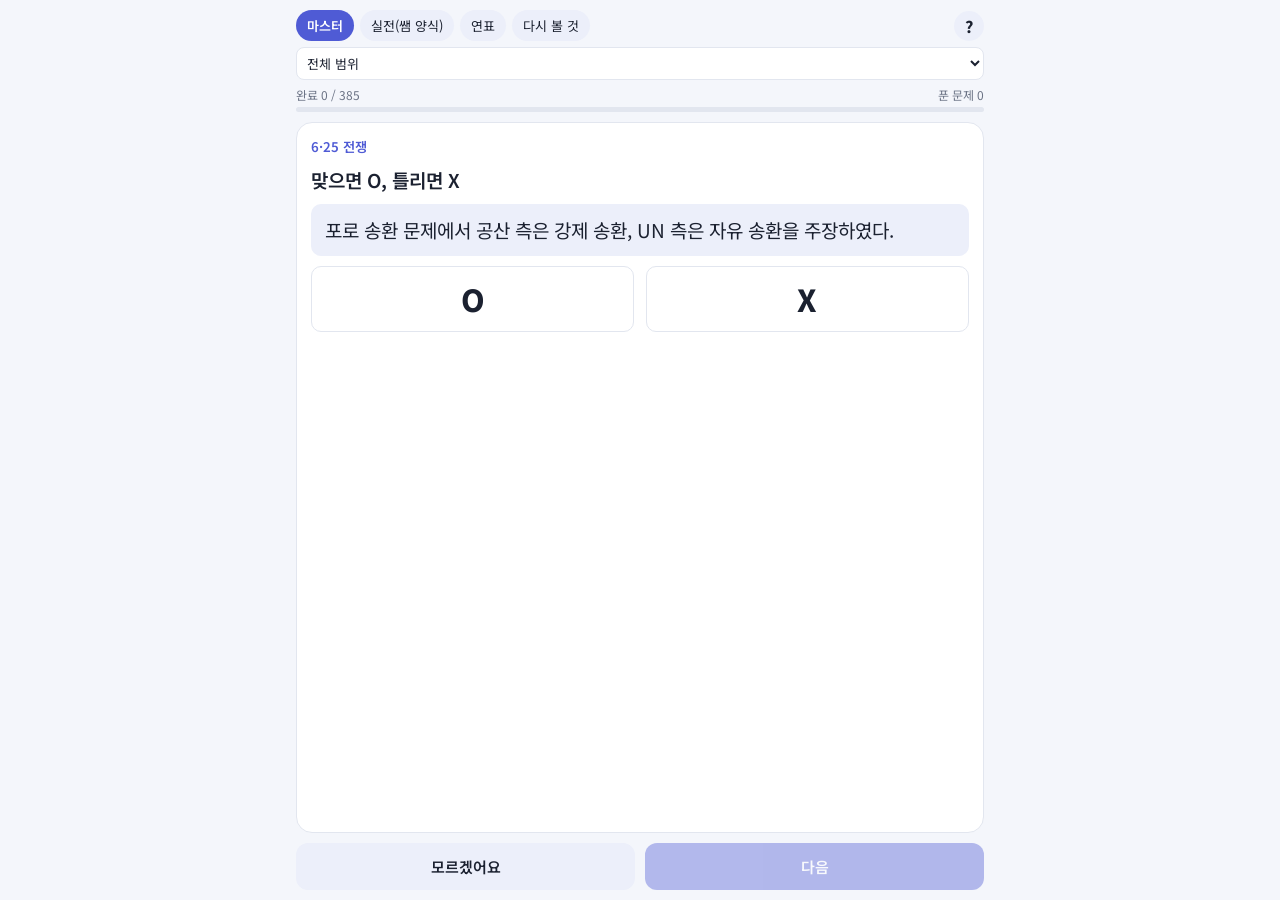
==== commit 8406f4da: "한국사 페이지: 학습지에서 X 친 남북 협상 결과·좌우 합작 7원칙 내용 문항 제외 Co-Authored-By: Claude Opus 5.5 <noreply@anthropic.co" ====
--- a/history.html
+++ b/history.html
@@ -97,7 +97,7 @@
   <div class="acts"><button id="reset">진도 초기화</button><button class="p" id="close">닫기</button></div>
 </div></div>
 <script>
-const D = {"units": [{"id": "u1", "name": "1910년대 무단 통치", "src": "학습지 일제-1"}, {"id": "u2", "name": "3·1 운동과 독립운동 방향", "src": "학습지 일제-1, 교과서"}, {"id": "u3", "name": "대한민국 임시 정부", "src": "학습지 일제-2"}, {"id": "u4", "name": "의열 투쟁", "src": "교과서 p.26"}, {"id": "u5", "name": "문화 통치·산미 증식 계획", "src": "학습지 일제-3"}, {"id": "u6", "name": "민족주의 사학·조선학", "src": "교과서 p.41"}, {"id": "h1", "name": "임시 정부(충칭)와 광복군", "src": "현대 학습지 1~2쪽"}, {"id": "h2", "name": "38도선·군정·모스크바 회의", "src": "현대 학습지 3쪽"}, {"id": "h3", "name": "미소공위·정읍 발언·좌우 합작", "src": "현대 학습지 4쪽"}, {"id": "h4", "name": "UN·남북 협상·5·10 총선거", "src": "현대 학습지 5~6쪽"}, {"id": "h6", "name": "6·25 전쟁", "src": "현대 학습지 9~10쪽"}, {"id": "h7", "name": "원조 경제·삼백 산업", "src": "현대 학습지 8쪽"}, {"id": "h8", "name": "이승만 정권·개헌·3·15", "src": "현대 학습지 11~12쪽"}], "S": [{"u": "u1", "s": "일제는 통감부를 조선 총독부로 바꾸고 식민 통치의 최고 기구로 삼았다.", "t": 1, "e": ""}, {"u": "u1", "s": "중추원은 조선 총독부의 자문 기구로, 친일 인사로만 구성되었다.", "t": 1, "e": ""}, {"u": "u1", "s": "헌병 경찰 제도는 군인인 헌병이 경찰을 지휘하며 한국인의 일상생활 전반까지 감시·탄압한 제도이다.", "t": 1, "e": ""}, {"u": "u1", "s": "범죄 즉결례와 조선 태형령으로 헌병 경찰은 정식 재판 없이 한국인을 즉결 처벌하고 태형을 가할 수 있었다.", "t": 1, "e": ""}, {"u": "u1", "s": "1910년대에는 관리와 교원도 제복을 입고 칼을 차 한국인에게 공포감을 주었다.", "t": 1, "e": ""}, {"u": "u1", "s": "1910년대 일제는 한국인의 언론·출판·집회·결사의 자유를 박탈하였다.", "t": 1, "e": ""}, {"u": "u1", "s": "제1차 조선 교육령(1911)은 한국인에게 보통 교육과 실업 교육만 실시하였다.", "t": 1, "e": ""}, {"u": "u1", "s": "1910년대 일제는 사립학교와 서당의 민족 교육을 탄압하였다.", "t": 1, "e": ""}, {"u": "u1", "s": "1910년대 일제는 『황성신문』, 『대한매일신보』 등을 폐간하고 대한 협회 같은 계몽 단체를 해산하였다.", "t": 1, "e": ""}, {"u": "u1", "s": "토지 조사 사업(1910~1918)의 목적은 식민 통치에 필요한 재정 확보였다.", "t": 1, "e": ""}, {"u": "u1", "s": "토지 조사 사업은 정해진 기간 안에 토지 소유자가 직접 신고하는 방식으로 진행되었다.", "t": 1, "e": ""}, {"u": "u1", "s": "토지 조사 사업으로 농민은 관습적으로 누리던 경작권을 부정당하고 기한부 계약 소작농으로 전락하였다.", "t": 1, "e": ""}, {"u": "u1", "s": "토지 조사 사업 이후 많은 농민이 화전민이 되거나 만주·연해주로 이주하였다.", "t": 1, "e": ""}, {"u": "u1", "s": "동양 척식 주식회사는 1908년 일제가 토지와 자원 수탈을 목적으로 설립한 국책 회사이다.", "t": 1, "e": ""}, {"u": "u1", "s": "회사령은 회사를 세울 때 조선 총독의 허가를 받게 한 허가제였다.", "t": 1, "e": ""}, {"u": "u1", "s": "회사령의 목적은 한국인의 기업 설립을 억제하여 민족 자본의 성장을 막는 것이었다.", "t": 1, "e": ""}, {"u": "u1", "s": "일제는 어업령·삼림령·광업령을 제정하여 경제 활동을 허가제로 바꾸었다.", "t": 1, "e": ""}, {"u": "u1", "s": "임야 조사 사업으로 많은 임야가 국유림으로 편입되었다.", "t": 1, "e": ""}, {"u": "u1", "s": "일제는 인삼 등에 대한 전매 사업으로 총독부의 재정 수입을 늘렸다.", "t": 1, "e": ""}, {"u": "u1", "s": "회사령은 회사를 세운 뒤 신고만 하면 되는 신고제였다.", "t": 0, "e": "회사령은 총독의 허가가 필요한 허가제였다. 1920년에 폐지되어 신고제로 바뀌었다."}, {"u": "u1", "s": "토지 조사 사업으로 농민의 관습적 경작권이 법으로 보장되었다.", "t": 0, "e": "오히려 농민의 경작권은 부정되고 지주의 소유권만 인정되었다."}, {"u": "u1", "s": "1910년대에는 보통 경찰 제도가 시행되었다.", "t": 0, "e": "1910년대는 헌병 경찰 제도였다. 보통 경찰제는 1920년대 문화 통치기에 시행되었다."}, {"u": "u1", "s": "제1차 조선 교육령으로 한국인에게 고등 교육 기회가 넓어졌다.", "t": 0, "e": "제1차 조선 교육령은 한국인에게 고등 교육 기회를 주지 않고 보통·실업 교육만 실시하였다."}, {"u": "u1", "s": "조선 태형령은 한국인과 일본인 모두에게 적용되었다.", "t": 0, "e": "조선 태형령은 한국인에게만 적용되었다."}, {"u": "u1", "s": "중추원은 한국인 대표가 법률을 제정하는 입법 기구였다.", "t": 0, "e": "중추원은 총독부의 자문 기구일 뿐이었다."}, {"u": "u1", "s": "토지 조사 사업은 정부가 직접 토지를 측량하므로 소유자가 신고할 필요가 없었다.", "t": 0, "e": "정해진 기간 안에 소유자가 직접 신고해야 했다(신고주의)."}, {"u": "u2", "s": "윌슨은 파리 강화 회의에서 민족 자결주의를 포함한 14개조 평화 원칙을 제시하였다.", "t": 1, "e": ""}, {"u": "u2", "s": "민족 자결주의는 승전국의 식민지에 적용되지 않았지만 약소민족의 독립운동에 영향을 주었다.", "t": 1, "e": ""}, {"u": "u2", "s": "상하이의 신한 청년당은 파리 강화 회의에 김규식을 대표로 파견하였다.", "t": 1, "e": ""}, {"u": "u2", "s": "도쿄의 유학생들은 조선 청년 독립단을 조직하여 2·8 독립 선언(1919)을 발표하였다.", "t": 1, "e": ""}, {"u": "u2", "s": "3·1 운동은 계층과 이념을 초월한 전 민족적 항일 운동이었다.", "t": 1, "e": ""}, {"u": "u2", "s": "3·1 운동을 계기로 민주 공화제에 바탕을 둔 대한민국 임시 정부가 수립되었다.", "t": 1, "e": ""}, {"u": "u2", "s": "3·1 운동 이후 일제의 통치 방식이 무단 통치에서 문화 통치로 바뀌었다.", "t": 1, "e": ""}, {"u": "u2", "s": "3·1 운동 이후 민족 운동의 주체가 학생·농민·노동자·여성 등으로 확대되었다.", "t": 1, "e": ""}, {"u": "u2", "s": "3·1 운동은 중국의 5·4 운동 등 아시아 여러 지역의 민족 운동에 영향을 주었다.", "t": 1, "e": ""}, {"u": "u2", "s": "3·1 운동으로 수감된 사람 중 가장 많은 계층은 농민(약 58.4%)이었다.", "t": 1, "e": ""}, {"u": "u2", "s": "3·1 운동은 한국인의 독립 의지를 세계에 알리고, 일제가 무력만으로 지배할 수 없음을 보여 주었다.", "t": 1, "e": ""}, {"u": "u2", "s": "김마리아는 2·8 독립 선언에 참여하였고, 귀국 후 대한민국 애국 부인회를 조직하였다.", "t": 1, "e": ""}, {"u": "u2", "s": "이승만은 외국의 원조를 받아야 독립할 수 있다며 외교 활동을 강조하였다.", "t": 1, "e": "교과서 (가) 이승만 연설(1919)."}, {"u": "u2", "s": "이동휘 등은 전쟁 외에는 독립의 방도가 없다며 독립 전쟁을 주장하였다.", "t": 1, "e": "교과서 (나) 「국무원 포고 제1호」."}, {"u": "u2", "s": "안창호는 실력이 부족해 나라를 잃었다며 실력 양성을 강조하였다.", "t": 1, "e": "교과서 (다) 안창호."}, {"u": "u2", "s": "신채호는 「조선 혁명 선언」에서 외교론과 준비론을 비판하고 민중 직접 혁명을 주장하였다.", "t": 1, "e": "교과서 (라) 신채호."}, {"u": "u2", "s": "3·1 운동으로 수감된 사람 중 가장 많은 계층은 학생·지식인이었다.", "t": 0, "e": "가장 많은 계층은 농민(58.4%)이다. 학생·지식인은 20.8%."}, {"u": "u2", "s": "민족 자결주의는 승전국의 식민지에도 적용되었다.", "t": 0, "e": "민족 자결주의는 승전국의 식민지에는 적용되지 않았다."}, {"u": "u2", "s": "2·8 독립 선언은 상하이의 신한 청년당이 발표하였다.", "t": 0, "e": "2·8 독립 선언은 도쿄 유학생들의 조선 청년 독립단이 발표하였다."}, {"u": "u2", "s": "3·1 운동은 중국 5·4 운동의 영향을 받아 일어났다.", "t": 0, "e": "반대로 3·1 운동이 5·4 운동에 영향을 주었다."}, {"u": "u2", "s": "3·1 운동 이후 일제는 문화 통치를 무단 통치로 바꾸었다.", "t": 0, "e": "무단 통치 → 문화 통치로 바뀌었다."}, {"u": "u2", "s": "신채호는 외교 활동으로 독립을 이루어야 한다고 주장하였다.", "t": 0, "e": "신채호는 외교론을 비판하고 민중 직접 혁명을 주장하였다. 외교론은 이승만."}, {"u": "u2", "s": "안창호는 전쟁 외에는 방도가 없다며 즉각적인 독립 전쟁을 주장하였다.", "t": 0, "e": "안창호는 실력 양성을 강조하였다. 독립 전쟁론은 이동휘 등."}, {"u": "u3", "s": "3·1 운동 이후 연해주에 대한 국민 의회, 상하이에 대한민국 임시 정부, 국내에 한성 정부가 수립되었다.", "t": 1, "e": ""}, {"u": "u3", "s": "대한 국민 의회 측은 무장 투쟁에 유리하다며 임시 정부를 연해주에 두자고 하였다.", "t": 1, "e": ""}, {"u": "u3", "s": "상하이 측은 교통이 편리하고 각국 공관이 있어 외교 활동에 유리하다며 상하이에 두자고 하였다.", "t": 1, "e": ""}, {"u": "u3", "s": "여러 임시 정부는 상하이에서 통합하였으며, 국내 13도 대표가 세운 한성 정부의 법통을 계승하였다.", "t": 1, "e": ""}, {"u": "u3", "s": "대한민국 임시 헌법은 3·1 운동에 건국의 정당성을 두고 인민 주권의 공화제와 삼권 분립을 표방하였다.", "t": 1, "e": ""}, {"u": "u3", "s": "통합 임시 정부는 이승만을 임시 대통령, 이동휘를 국무총리로 선출하였다.", "t": 1, "e": ""}, {"u": "u3", "s": "대한민국 임시 정부는 우리 역사상 최초의 민주 공화제 정부이다.", "t": 1, "e": ""}, {"u": "u3", "s": "연통제는 법령·공문 전파와 독립운동 자금 모집을 위해 설치한 국내 비밀 행정 조직이다.", "t": 1, "e": ""}, {"u": "u3", "s": "교통국은 정보 수집과 연락 업무를 맡은 정보 통신 기관이다.", "t": 1, "e": ""}, {"u": "u3", "s": "임시 정부는 기관지로 『독립신문』을 발간하였다.", "t": 1, "e": ""}, {"u": "u3", "s": "임시 정부는 임시 사료 편찬 위원회를 두어 『한·일 관계 사료집』과 외교 선전물을 간행하였다.", "t": 1, "e": ""}, {"u": "u3", "s": "임시 정부는 독립 공채를 발행하고 의연금을 거두어 독립운동 자금을 마련하였다.", "t": 1, "e": ""}, {"u": "u3", "s": "임시 정부의 의연금은 백산 상회와 이륭 양행을 통해 전달되었다.", "t": 1, "e": ""}, {"u": "u3", "s": "임시 정부는 파리 위원부와 미국의 구미 위원부를 두어 외교 활동을 하였다.", "t": 1, "e": ""}, {"u": "u3", "s": "임시 정부는 군무부를 두고 남만주에 광복군 사령부와 광복군 총영을 설치하였다.", "t": 1, "e": ""}, {"u": "u3", "s": "연통제와 교통국이 발각·파괴되고 외교 노선이 비판받으면서 국민 대표 회의가 열렸다.", "t": 1, "e": ""}, {"u": "u3", "s": "국민 대표 회의(1923)는 임시 정부의 노선을 재정립하고 분열된 독립운동 전선을 통일하기 위해 열렸다.", "t": 1, "e": ""}, {"u": "u3", "s": "국민 대표 회의에서 창조파는 임시 정부를 해체하고 새로운 정부를 세우자고 주장하였다.", "t": 1, "e": ""}, {"u": "u3", "s": "국민 대표 회의에서 개조파는 임시 정부를 독립운동 실정에 맞게 개편하자고 주장하였다.", "t": 1, "e": ""}, {"u": "u3", "s": "국민 대표 회의 결렬 이후 임시 정부는 1925년 이승만을 탄핵하였다.", "t": 1, "e": ""}, {"u": "u3", "s": "이승만 탄핵 후 박은식이 제2대 임시 대통령으로 선출되었다.", "t": 1, "e": ""}, {"u": "u3", "s": "임시 정부는 헌법을 개정하여 대통령제를 국무령제로 바꾸었다.", "t": 1, "e": ""}, {"u": "u3", "s": "국민 대표 회의 이후 임시 정부가 침체되자 국무령 김구는 1931년 한인 애국단을 조직하였다.", "t": 1, "e": ""}, {"u": "u3", "s": "국민 대표 회의에서 창조파는 임시 정부를 유지하며 개편하자고 주장하였다.", "t": 0, "e": "그것은 개조파. 창조파는 임시 정부 해체 후 새 정부 수립을 주장했다."}, {"u": "u3", "s": "교통국은 법령 전파와 자금 모집을 위한 국내 비밀 행정 조직이다.", "t": 0, "e": "그것은 연통제. 교통국은 정보 수집·연락 기관이다."}, {"u": "u3", "s": "통합 임시 정부는 이동휘를 임시 대통령, 이승만을 국무총리로 선출하였다.", "t": 0, "e": "이승만이 임시 대통령, 이동휘가 국무총리."}, {"u": "u3", "s": "국민 대표 회의는 1919년에 열렸다.", "t": 0, "e": "국민 대표 회의는 1923년."}, {"u": "u3", "s": "이승만 탄핵 후 김구가 제2대 임시 대통령이 되었다.", "t": 0, "e": "제2대 임시 대통령은 박은식."}, {"u": "u3", "s": "여러 임시 정부는 연해주에서 통합하였다.", "t": 0, "e": "외교에 유리한 상하이에서 통합하였다."}, {"u": "u3", "s": "임시 정부는 국무령제를 대통령제로 바꾸었다.", "t": 0, "e": "대통령제 → 국무령제로 바꾸었다."}, {"u": "u4", "s": "의열단은 1919년 11월 김원봉, 윤세주 등이 만주 지린에서 조직하였다.", "t": 1, "e": ""}, {"u": "u4", "s": "의열단은 조선 총독부 고위 관리와 친일파 처단, 수탈 기구 파괴를 목표로 하였다.", "t": 1, "e": ""}, {"u": "u4", "s": "신채호는 김원봉의 요청으로 「조선 혁명 선언」(1923)을 작성하였다.", "t": 1, "e": ""}, {"u": "u4", "s": "「조선 혁명 선언」은 민중의 직접 혁명으로 일제를 타도하자고 주장하였다.", "t": 1, "e": ""}, {"u": "u4", "s": "「조선 혁명 선언」은 의열 투쟁 때 폭탄·총과 함께 휴대한 필수품으로 '의열단 선언'이라고도 불렸다.", "t": 1, "e": ""}, {"u": "u4", "s": "1920년대 후반 의열단은 개별 폭력 투쟁의 한계를 느끼고 단원을 중국 황푸 군관 학교에 입학시켰다.", "t": 1, "e": ""}, {"u": "u4", "s": "의열단은 1930년대 중국 국민당의 지원을 받아 조선 혁명 간부 학교를 세웠다.", "t": 1, "e": ""}, {"u": "u4", "s": "의열단원 박재혁은 부산 경찰서, 최수봉은 밀양 경찰서에 폭탄을 던졌다.", "t": 1, "e": ""}, {"u": "u4", "s": "의열단원 김익상은 1921년 조선 총독부에 폭탄을 던졌다.", "t": 1, "e": ""}, {"u": "u4", "s": "의열단원 김상옥은 1923년 종로 경찰서에 폭탄을 던졌다.", "t": 1, "e": ""}, {"u": "u4", "s": "의열단원 김지섭은 1924년 도쿄 궁성에 폭탄을 던졌다.", "t": 1, "e": ""}, {"u": "u4", "s": "의열단원 나석주는 1926년 동양 척식 주식회사에 폭탄을 던졌다.", "t": 1, "e": ""}, {"u": "u4", "s": "김구는 1931년 상하이에서 한인 애국단을 조직하였다.", "t": 1, "e": ""}, {"u": "u4", "s": "한인 애국단원 이봉창은 1932년 도쿄에서 일왕이 탄 마차에 폭탄을 던졌다.", "t": 1, "e": ""}, {"u": "u4", "s": "한인 애국단원 윤봉길은 1932년 상하이 훙커우 공원의 일왕 생일 및 상하이 점령 축하 기념식장에 폭탄을 던졌다.", "t": 1, "e": ""}, {"u": "u4", "s": "윤봉길 의거 이후 중국 국민당 정부가 대한민국 임시 정부를 적극 지원하였다.", "t": 1, "e": ""}, {"u": "u4", "s": "나석주는 한인 애국단원으로 훙커우 공원에 폭탄을 던졌다.", "t": 0, "e": "나석주는 의열단원, 동양 척식 주식회사 투탄(1926). 훙커우 공원은 윤봉길."}, {"u": "u4", "s": "의열단은 김구가 상하이에서 조직하였다.", "t": 0, "e": "의열단은 김원봉 등이 만주 지린에서 조직. 김구는 한인 애국단."}, {"u": "u4", "s": "이봉창은 의열단원이다.", "t": 0, "e": "이봉창은 한인 애국단원."}, {"u": "u4", "s": "김상옥은 조선 총독부에 폭탄을 던졌다.", "t": 0, "e": "김상옥은 종로 경찰서. 총독부는 김익상."}, {"u": "u4", "s": "「조선 혁명 선언」은 박은식이 작성하였다.", "t": 0, "e": "신채호가 김원봉의 요청으로 작성."}, {"u": "u4", "s": "김지섭은 동양 척식 주식회사에 폭탄을 던졌다.", "t": 0, "e": "김지섭은 도쿄 궁성. 동척은 나석주."}, {"u": "u4", "s": "의열단은 1920년대 후반 단원을 일본 육군 사관 학교에 입학시켰다.", "t": 0, "e": "중국 황푸 군관 학교에 입학시켰다."}, {"u": "u5", "s": "일제는 3·1 운동으로 무단 통치를 이어 가기 어렵다고 판단하고, 국제 비난을 받자 문화 통치를 실시하였다.", "t": 1, "e": ""}, {"u": "u5", "s": "문화 통치기에 문관도 조선 총독에 임명될 수 있게 하였지만 실제로 문관 총독은 한 명도 없었다.", "t": 1, "e": ""}, {"u": "u5", "s": "문화 통치기에 헌병 경찰제를 보통 경찰제로 바꾸었다.", "t": 1, "e": ""}, {"u": "u5", "s": "문화 통치기에 관리·교원의 제복 착용과 한국인에게만 적용하던 태형을 폐지하였다.", "t": 1, "e": ""}, {"u": "u5", "s": "문화 통치기에 『동아일보』와 『조선일보』가 창간되고 『개벽』 등의 잡지가 발간되었다.", "t": 1, "e": ""}, {"u": "u5", "s": "제2차 조선 교육령(1922)은 보통학교 수업 연한을 4년에서 6년으로 늘렸다.", "t": 1, "e": ""}, {"u": "u5", "s": "제2차 조선 교육령은 3면 1교 정책을 내세워 보통학교를 늘렸다.", "t": 1, "e": ""}, {"u": "u5", "s": "문화 통치기 지방 제도를 바꾸어 도 평의회와 부·면 협의회를 설치하고 선거제를 시행하였다.", "t": 1, "e": ""}, {"u": "u5", "s": "문화 통치는 민족 분열을 위한 기만적인 술책이었다.", "t": 1, "e": ""}, {"u": "u5", "s": "문화 통치기에 경찰 관서와 경찰 인원이 크게 늘어 감시와 탄압이 강화되었다.", "t": 1, "e": ""}, {"u": "u5", "s": "치안 유지법은 사상과 표현의 자유를 억압하고 사회주의 운동 등 독립운동을 탄압하였다.", "t": 1, "e": ""}, {"u": "u5", "s": "문화 통치기에도 사전 검열과 기사 삭제가 일상화되었고, 민족의식을 고취하는 신문은 정간·폐간되었다.", "t": 1, "e": ""}, {"u": "u5", "s": "문화 통치기 교육 제도는 한국인 학교와 일본인 학교의 계통·명칭을 구분하고 한국인의 대학 설립을 억제하였다.", "t": 1, "e": ""}, {"u": "u5", "s": "도 평의회와 부·면 협의회는 의결 기구가 아닌 자문 기구였다.", "t": 1, "e": ""}, {"u": "u5", "s": "도 평의회 등의 선거권은 세금 납부액을 기준으로 제한되어 극히 일부 한국인만 참여하였다.", "t": 1, "e": ""}, {"u": "u5", "s": "일제는 지주·자본가·지식인 등을 포섭하여 친일 세력을 양성하였다.", "t": 1, "e": ""}, {"u": "u5", "s": "일제는 1923년 관세 역할을 하던 이입세를 폐지하여 일본 상품의 가격 경쟁력을 높였다.", "t": 1, "e": ""}, {"u": "u5", "s": "회사령 폐지의 목적은 한국인 자본가의 불만을 누그러뜨려 식민 통치 협력 세력으로 만드는 것이었다.", "t": 1, "e": ""}, {"u": "u5", "s": "회사령 폐지 이후 미쓰이·미쓰비시 등 일본 기업이 한국에 진출하였다.", "t": 1, "e": ""}, {"u": "u5", "s": "산미 증식 계획의 배경은 일본의 공업화로 도시 인구가 늘어 쌀이 부족해진 것이다.", "t": 1, "e": ""}, {"u": "u5", "s": "산미 증식 계획의 목적은 일본 내 식량 문제 해결이었다.", "t": 1, "e": ""}, {"u": "u5", "s": "산미 증식 계획은 수리 시설 확충, 토지 개량·개간, 품종 개량, 비료 사용 확대로 쌀 생산을 늘리려 하였다.", "t": 1, "e": ""}, {"u": "u5", "s": "산미 증식 계획으로 쌀 생산은 늘었으나 더 많은 쌀이 일본으로 가 한국인의 식량 사정은 나빠졌다.", "t": 1, "e": ""}, {"u": "u5", "s": "산미 증식 계획 이후 부족한 식량을 보충하려고 만주에서 조·수수·콩 등을 수입하였다.", "t": 1, "e": ""}, {"u": "u5", "s": "산미 증식 계획에서 농민은 수리 조합비, 빌린 농자금, 비룟값 등을 부담하였다.", "t": 1, "e": ""}, {"u": "u5", "s": "산미 증식 계획에서 일제의 의도는 지주를 일본의 협력자로 만드는 것이었다.", "t": 1, "e": ""}, {"u": "u5", "s": "문화 통치기에 문관 출신 조선 총독이 여러 명 임명되었다.", "t": 0, "e": "문관 임명 규정만 만들었을 뿐 문관 총독은 한 명도 없었다."}, {"u": "u5", "s": "제2차 조선 교육령은 보통학교 수업 연한을 6년에서 4년으로 줄였다.", "t": 0, "e": "4년 → 6년으로 늘렸다."}, {"u": "u5", "s": "도 평의회와 부·면 협의회는 의결권을 가진 기구였다.", "t": 0, "e": "의결 기구가 아닌 자문 기구였다."}, {"u": "u5", "s": "문화 통치기에는 경찰 인원이 크게 줄었다.", "t": 0, "e": "경찰 관서와 인원이 오히려 크게 늘었다."}, {"u": "u5", "s": "산미 증식 계획으로 한국인의 식량 사정이 좋아졌다.", "t": 0, "e": "쌀이 일본으로 빠져나가 식량 사정이 악화되었다."}, {"u": "u5", "s": "문화 통치기에는 언론에 대한 검열이 사라졌다.", "t": 0, "e": "사전 검열과 기사 삭제가 일상화되었다."}, {"u": "u5", "s": "산미 증식 계획의 비용은 주로 일본 정부와 지주가 부담하였다.", "t": 0, "e": "수리 조합비·비룟값 등 비용이 농민에게 전가되었다."}, {"u": "u5", "s": "1923년 일제는 이입세를 새로 만들어 일본 상품을 막았다.", "t": 0, "e": "이입세를 폐지하여 일본 상품의 가격 경쟁력을 높였다."}, {"u": "u6", "s": "역사학자들은 역사 연구와 저술을 통해 일제 식민 사관의 논리를 비판하였다.", "t": 1, "e": ""}, {"u": "u6", "s": "박은식은 '국혼'을 강조하며 『한국통사』, 『한국독립운동지혈사』를 저술하였다.", "t": 1, "e": ""}, {"u": "u6", "s": "신채호는 고대사 연구에 주력하여 『조선사연구초』, 『조선상고사』를 저술하였다.", "t": 1, "e": ""}, {"u": "u6", "s": "민족주의 사학의 흐름은 1930년대 이후 정인보·안재홍·문일평 등의 조선학 운동으로 이어졌다.", "t": 1, "e": ""}, {"u": "u6", "s": "조선학 운동은 1934년 정약용 서거 99주년을 기념하며 시작되었다.", "t": 1, "e": ""}, {"u": "u6", "s": "정인보와 안재홍은 1938년 정약용의 저서를 모아 『여유당전서』를 간행하였다.", "t": 1, "e": ""}, {"u": "u6", "s": "정인보는 '오천 년간 조선의 얼'을 강조하였다.", "t": 1, "e": ""}, {"u": "u6", "s": "백남운은 마르크스의 유물 사관을 바탕으로 사회 경제 사학을 내세웠다.", "t": 1, "e": ""}, {"u": "u6", "s": "백남운은 『조선사회경제사』를 펴내 식민 사학의 정체성론을 비판하였다.", "t": 1, "e": ""}, {"u": "u6", "s": "백남운은 한국사도 세계사적 발전 과정과 같은 역사적 경험을 갖고 있다고 강조하였다.", "t": 1, "e": ""}, {"u": "u6", "s": "실증주의 사학자들은 진단 학회를 만들고 『진단 학보』를 발행하였다.", "t": 1, "e": ""}, {"u": "u6", "s": "실증주의 사학은 문헌 고증으로 사실만 서술하려 하였지만 식민지 현실과는 거리를 두었다.", "t": 1, "e": ""}, {"u": "u6", "s": "백남운은 '국혼'을 강조하였다.", "t": 0, "e": "'국혼'은 박은식. 백남운은 유물 사관에 입각한 사회 경제 사학."}, {"u": "u6", "s": "신채호는 『조선사회경제사』를 저술하였다.", "t": 0, "e": "『조선사회경제사』는 백남운."}, {"u": "u6", "s": "진단 학회는 유물 사관으로 정체성론을 비판하였다.", "t": 0, "e": "진단 학회는 실증주의 사학. 유물 사관은 백남운."}, {"u": "u6", "s": "정인보는 『한국통사』를 저술하였다.", "t": 0, "e": "『한국통사』는 박은식."}, {"u": "u6", "s": "『여유당전서』는 박은식과 신채호가 간행하였다.", "t": 0, "e": "정인보와 안재홍이 1938년 간행."}, {"u": "u6", "s": "실증주의 사학은 식민지 현실 비판에 가장 적극적이었다.", "t": 0, "e": "실증주의 사학은 식민지 현실과 거리를 두었다."}, {"u": "h1", "s": "대한민국 임시 정부는 갈등 심화와 일본의 상하이 점령 등으로 상하이를 떠나 약 10년 동안 이동하였다.", "t": 1, "e": ""}, {"u": "h1", "s": "떠돌이 생활 속에서 마지막까지 임시 정부를 지킨 인물은 김구이다.", "t": 1, "e": ""}, {"u": "h1", "s": "임시 정부는 1940년 충칭에 도착하여 중국 정부의 경제적·군사적 지원을 받기 시작하였다.", "t": 1, "e": ""}, {"u": "h1", "s": "충칭 임시 정부는 분열 극복을 위해 김구를 주석으로 선출하고 전권을 부여하였다(주석 체제).", "t": 1, "e": ""}, {"u": "h1", "s": "임시 정부는 공식적으로 대일본 선전 포고를 발표하였다.", "t": 1, "e": ""}, {"u": "h1", "s": "임시 정부의 공식 군대는 한국광복군이다.", "t": 1, "e": ""}, {"u": "h1", "s": "한국광복군은 1940년 9월 17일 충칭에서 지청천을 총사령관으로 창설되었다.", "t": 1, "e": ""}, {"u": "h1", "s": "지청천은 한국 독립당의 군대인 한국 독립군을 이끌고 대전자령 전투 등 무장 투쟁을 전개하였다.", "t": 1, "e": ""}, {"u": "h1", "s": "한국광복군은 영국군과 연합 작전을 펼치기 위해 인도·미얀마 전선에 파견되었다.", "t": 1, "e": ""}, {"u": "h1", "s": "인도·미얀마 전선에서 광복군은 일본군 포로 심문, 작전 수립 등을 맡았다.", "t": 1, "e": ""}, {"u": "h1", "s": "한국광복군은 미국 전략 정보국(OSS)과 함께 국내 진공 작전을 계획하였다.", "t": 1, "e": ""}, {"u": "h1", "s": "국내 진공 작전은 8월 20일 출동 계획이었으나 8월 15일 일본이 항복하여 실현되지 못하였다.", "t": 1, "e": ""}, {"u": "h1", "s": "김구는 일본의 항복 소식에 \"하늘이 무너지는 듯한 일\"이라며 국내 진공 작전이 무산된 것을 안타까워하였다.", "t": 1, "e": ""}, {"u": "h1", "s": "대한민국 헌법 전문은 3·1 운동으로 건립된 대한민국 임시 정부의 법통을 계승한다고 밝혔다.", "t": 1, "e": ""}, {"u": "h1", "s": "한국광복군은 미국군과 연합하여 인도·미얀마 전선에 투입되었다.", "t": 0, "e": "인도·미얀마 전선은 영국군과의 연합 작전. 미국(OSS)과는 국내 진공 작전."}, {"u": "h1", "s": "국내 진공 작전이 실행되어 광복군이 서울에 진입하였다.", "t": 0, "e": "8월 15일 일본이 먼저 항복해 실현되지 못하였다."}, {"u": "h1", "s": "한국광복군은 청산리에서 일본군을 물리쳤다.", "t": 0, "e": "청산리 전투(1920)는 북로 군정서 등. 광복군은 1940년 창설."}, {"u": "h1", "s": "한국광복군은 1940년 상하이에서 창설되었다.", "t": 0, "e": "충칭에서 창설되었다."}, {"u": "h1", "s": "국내 진공 작전은 영국군과 함께 계획하였다.", "t": 0, "e": "미국 전략 정보국(OSS)과 함께 계획하였다."}, {"u": "h1", "s": "충칭 임시 정부는 이승만을 주석으로 선출하였다.", "t": 0, "e": "김구를 주석으로 선출하였다."}, {"u": "h1", "s": "한국광복군 총사령관은 김원봉이다.", "t": 0, "e": "총사령관은 지청천."}, {"u": "h2", "s": "미국과 소련은 소련군은 북→남, 미군은 남→북으로 진격하는 협동 작전을 계획하였다.", "t": 1, "e": ""}, {"u": "h2", "s": "1945년 8월 6일·9일 원폭 투하 후 8월 15일 일본이 예상보다 빨리 항복하였다.", "t": 1, "e": ""}, {"u": "h2", "s": "38도선 설정 후 소련 군대는 38도선 이북 지역을 빠르게 장악하고 소련 군정을 세웠다.", "t": 1, "e": ""}, {"u": "h2", "s": "소련 군정은 간접 통치 방식을 택하였다.", "t": 1, "e": ""}, {"u": "h2", "s": "소련 군정은 북한 주민이 스스로 다스리도록 한다며 각 지역에 인민 위원회를 조직하게 하였다.", "t": 1, "e": ""}, {"u": "h2", "s": "인민 위원회에는 공산주의자만 가입할 수 있었고, 인민 위원회 위원장은 김일성이었다.", "t": 1, "e": ""}, {"u": "h2", "s": "미 군정은 직접 통치 방식을 택하였다.", "t": 1, "e": ""}, {"u": "h2", "s": "미 군정은 남한에서 한국인이 조직한 모든 정치 조직과 단체를 인정하지 않았다.", "t": 1, "e": ""}, {"u": "h2", "s": "미 군정은 대한민국 임시 정부도 그 자격과 역할을 인정하지 않았다.", "t": 1, "e": ""}, {"u": "h2", "s": "맥아더 포고령 1호는 38도 이남 조선의 통치 권한을 당분간 미군이 행사한다고 하였다.", "t": 1, "e": ""}, {"u": "h2", "s": "맥아더 포고령 1호 제2조에 따라 일제 시기 공공 기관 직원(친일파)이 업무를 계속하였다.", "t": 1, "e": ""}, {"u": "h2", "s": "모스크바 3국 외무 장관 회의에는 미국, 소련, 영국이 참여하였다.", "t": 1, "e": ""}, {"u": "h2", "s": "모스크바 회의는 한국에 임시 민주 정부 수립, 미·소 공동 위원회 개최, 최대 5년 신탁 통치를 결정하였다.", "t": 1, "e": ""}, {"u": "h2", "s": "당시 한국인들은 신탁 통치가 아니라 즉각적인 통일 국가 수립을 원하였다.", "t": 1, "e": ""}, {"u": "h2", "s": "신탁 통치 소식에 처음에는 우익과 좌익이 모두 반탁 운동을 전개하였다.", "t": 1, "e": ""}, {"u": "h2", "s": "소련의 지시 이후 좌익은 찬탁 운동으로 돌아섰고, 남한 내 좌우 갈등이 더욱 심해졌다.", "t": 1, "e": ""}, {"u": "h2", "s": "우익의 반탁 운동에는 김구·김규식, 좌익에는 박헌영이 대표적이다.", "t": 1, "e": ""}, {"u": "h2", "s": "미 군정은 간접 통치, 소련 군정은 직접 통치를 하였다.", "t": 0, "e": "반대. 미 군정은 직접 통치, 소련 군정은 간접 통치."}, {"u": "h2", "s": "미 군정은 대한민국 임시 정부를 정식 정부로 인정하였다.", "t": 0, "e": "미 군정은 임시 정부를 인정하지 않았다."}, {"u": "h2", "s": "모스크바 3국 외무 장관 회의에는 미국, 소련, 중국이 참여하였다.", "t": 0, "e": "미국, 소련, 영국."}, {"u": "h2", "s": "모스크바 회의는 최대 10년의 신탁 통치를 결정하였다.", "t": 0, "e": "최대 5년."}, {"u": "h2", "s": "소련의 지시 이후 우익이 찬탁 운동으로 돌아섰다.", "t": 0, "e": "찬탁으로 돌아선 것은 좌익."}, {"u": "h2", "s": "인민 위원회에는 자본주의 세력도 자유롭게 참여할 수 있었다.", "t": 0, "e": "공산주의자만 가입할 수 있었다."}, {"u": "h2", "s": "맥아더 포고령 1호로 친일 관리들이 모두 해임되었다.", "t": 0, "e": "제2조로 기존 직원들이 업무를 계속하였다."}, {"u": "h3", "s": "1차 미소 공동 위원회는 한반도 통일 정부 수립을 논의하였으나 미·소 갈등으로 결렬되었다.", "t": 1, "e": ""}, {"u": "h3", "s": "이승만은 1946년 6월 3일 정읍 발언에서 남한만이라도 임시 정부를 조직하자고 주장하였다.", "t": 1, "e": ""}, {"u": "h3", "s": "정읍 발언은 사실상 남한 단독 정부 수립을 요구한 것이었다.", "t": 1, "e": ""}, {"u": "h3", "s": "여운형, 김규식 등은 좌우 합작 위원회를 조직하였다.", "t": 1, "e": ""}, {"u": "h3", "s": "좌우 합작 위원회는 미소 공동 위원회 결렬과 이승만의 정읍 발언을 배경으로 조직되었다.", "t": 1, "e": ""}, {"u": "h3", "s": "좌우 합작 위원회는 1946년 10월 좌우 합작 7원칙을 발표하였다.", "t": 1, "e": ""}, {"u": "h3", "s": "좌우 합작 7원칙에는 좌우 합작으로 민주주의 임시 정부 수립, 미소 공위 속개, 토지 개혁, 친일파 처벌 등이 담겼다.", "t": 1, "e": ""}, {"u": "h3", "s": "여운형은 조선 건국 준비 위원회를 이끈 좌익 계열 인물이다.", "t": 1, "e": ""}, {"u": "h3", "s": "김규식은 대한민국 임시 정부 부주석 출신의 우익 계열 인물이다.", "t": 1, "e": ""}, {"u": "h3", "s": "극렬한 대립 속에 여운형이 암살되어 좌우 합작은 실패하였다.", "t": 1, "e": ""}, {"u": "h3", "s": "2차 미소 공동 위원회도 실패하자 미국은 한반도 문제를 UN으로 넘겼다.", "t": 1, "e": ""}, {"u": "h3", "s": "정읍 발언은 김구가 하였다.", "t": 0, "e": "정읍 발언은 이승만(1946.6.3)."}, {"u": "h3", "s": "좌우 합작 7원칙은 이승만과 박헌영이 발표하였다.", "t": 0, "e": "여운형·김규식 등의 좌우 합작 위원회가 발표."}, {"u": "h3", "s": "여운형은 대한민국 임시 정부 부주석 출신의 우익 인물이다.", "t": 0, "e": "여운형은 조선 건국 준비 위원회, 좌익. 임시 정부 부주석은 김규식."}, {"u": "h3", "s": "좌우 합작 위원회는 남북 협상을 주도하였다.", "t": 0, "e": "남북 협상은 1948년 김구·김규식이 김일성과 진행."}, {"u": "h3", "s": "2차 미소 공동 위원회에서 통일 정부 수립에 합의하였다.", "t": 0, "e": "2차 미소 공위도 실패하여 한국 문제가 UN으로 넘어갔다."}, {"u": "h3", "s": "좌우 합작 위원회는 신탁 통치 반대 운동을 위해 만들어졌다.", "t": 0, "e": "좌익과 우익의 갈등을 통합해 통일 정부를 세우려는 활동이었다."}, {"u": "h4", "s": "UN 총회는 남북한 전 지역 총선거로 인구 비례에 따라 국회의원을 뽑아 통일 정부를 세우기로 결정하였다.", "t": 1, "e": ""}, {"u": "h4", "s": "UN 총회 결정에서 국회의원은 인구 비례로 북한 100명, 남한 200명이 배정되었다.", "t": 1, "e": ""}, {"u": "h4", "s": "UN은 남북한 총선거를 감시하기 위해 유엔 임시 위원단을 파견하였다.", "t": 1, "e": ""}, {"u": "h4", "s": "북한과 소련은 UN 결정을 거부하고 유엔 임시 위원단의 북한 입국을 막았다.", "t": 1, "e": ""}, {"u": "h4", "s": "UN 소총회는 선거가 가능한 지역(남한)에서만 총선거를 실시하기로 결의하였다.", "t": 1, "e": ""}, {"u": "h4", "s": "UN 소총회 결의는 사실상 남북한 정부를 따로 세우는 분단을 의미하였다.", "t": 1, "e": ""}, {"u": "h4", "s": "이승만은 남한만의 단선단정에 찬성하였다.", "t": 1, "e": ""}, {"u": "h4", "s": "김구는 단선단정에 반대하고 끝까지 통일 정부 수립을 주장하였다.", "t": 1, "e": ""}, {"u": "h4", "s": "김구는 「3천만 동포에게 읍고함」에서 38도선을 베고 쓰러질지언정 단독 정부 수립에 협력하지 않겠다고 하였다.", "t": 1, "e": ""}, {"u": "h4", "s": "1948년 4월 김구와 김규식은 38도선을 넘어 김일성과 남북 협상을 하였다.", "t": 1, "e": ""}, {"u": "h4", "s": "남북 협상은 성과를 내지 못하고 실패하였으며, 김구·김규식 등 임시 정부 출신 세력의 약화 계기가 되었다.", "t": 1, "e": ""}, {"u": "h4", "s": "5·10 총선거는 1948년 5월 10일 남한에서만 실시된 단독 선거이다.", "t": 1, "e": ""}, {"u": "h4", "s": "5·10 총선거는 헌법을 제정할 국회의원을 뽑는 선거였다.", "t": 1, "e": ""}, {"u": "h4", "s": "5·10 총선거는 유엔 임시 위원단의 감시 아래 진행되었다.", "t": 1, "e": ""}, {"u": "h4", "s": "5·10 총선거는 보통·직접·평등·비밀의 4대 원칙에 따른 우리나라 최초의 민주적 선거였다.", "t": 1, "e": ""}, {"u": "h4", "s": "김구 등 통일 정부를 주장한 인물들은 5·10 총선거에 출마하지 않았다.", "t": 1, "e": ""}, {"u": "h4", "s": "제주 4·3 사건은 남한 단독 선거에 반대하는 공산주의자들의 봉기에서 시작되었다.", "t": 1, "e": ""}, {"u": "h4", "s": "제주 4·3 사건 진압 과정에서 무고한 제주도민이 많이 희생되었다(약 2만 5천~3만 명).", "t": 1, "e": ""}, {"u": "h4", "s": "제주도 2개 선거구는 선거가 진행되지 못해 5·10 총선거로 198명의 국회의원이 선출되었다.", "t": 1, "e": ""}, {"u": "h4", "s": "5·10 총선거로 선출된 제헌 국회의원의 임기는 2년이었다.", "t": 1, "e": ""}, {"u": "h4", "s": "제헌 국회는 헌법을 제정하여 1948년 7월 17일 공포하였다(제헌절).", "t": 1, "e": ""}, {"u": "h4", "s": "제헌 헌법은 대통령 임기 4년, 1차 중임 허용, 국회의원이 선출하는 간선제였다.", "t": 1, "e": ""}, {"u": "h4", "s": "제헌 헌법 전문은 3·1 운동으로 건립된 대한민국 임시 정부의 법통 계승을 밝혔다.", "t": 1, "e": ""}, {"u": "h4", "s": "1948년 7월 20일 국회에서 이승만이 초대 대통령으로 선출되었다.", "t": 1, "e": ""}, {"u": "h4", "s": "1948년 8월 15일 대한민국 정부 수립이 선포되고 미 군정은 종식되었다.", "t": 1, "e": ""}, {"u": "h4", "s": "5·10 총선거로 북한 지역 100명을 포함해 300명의 국회의원이 선출되었다.", "t": 0, "e": "남한에서만 실시되었고 198명이 선출되었다."}, {"u": "h4", "s": "김구는 5·10 총선거에 출마하여 제헌 국회의원이 되었다.", "t": 0, "e": "김구는 단선단정에 반대하여 불참하였다."}, {"u": "h4", "s": "제헌 헌법은 대통령을 국민이 직접 뽑는 직선제였다.", "t": 0, "e": "제헌 헌법은 국회에서 뽑는 간선제. 직선제는 1952년 발췌 개헌."}, {"u": "h4", "s": "제헌 국회의원의 임기는 4년이었다.", "t": 0, "e": "제헌 국회의원 임기는 2년."}, {"u": "h4", "s": "남북 협상은 이승만과 김일성이 진행하였다.", "t": 0, "e": "남북 협상은 김구·김규식과 김일성. 이승만은 단독 정부 찬성."}, {"u": "h4", "s": "UN 소총회는 남북한 전 지역 총선거를 결의하였다.", "t": 0, "e": "소총회는 선거 가능한 지역(남한)에서만 총선거를 결의."}, {"u": "h4", "s": "이승만은 남한만의 단독 선거에 끝까지 반대하였다.", "t": 0, "e": "단독 선거에 반대한 것은 김구. 이승만은 찬성."}, {"u": "h4", "s": "대한민국 정부 수립은 1948년 7월 17일에 선포되었다.", "t": 0, "e": "7월 17일은 헌법 공포(제헌절). 정부 수립 선포는 8월 15일."}, {"u": "h6", "s": "북한은 같은 공산 국가인 소련(무기)과 중국(병력)에게서 지원을 약속받았다.", "t": 1, "e": ""}, {"u": "h6", "s": "전쟁 직전 북한은 전차·전투기 등 군사력에서 남한보다 압도적으로 강하였다.", "t": 1, "e": ""}, {"u": "h6", "s": "1950년 1월 미국 국무장관 애치슨은 미국의 극동 방위선(애치슨 라인)을 발표하였다.", "t": 1, "e": ""}, {"u": "h6", "s": "애치슨 라인에서 남한이 제외되어 김일성은 미국이 남한을 돕지 않을 것이라고 판단하였다.", "t": 1, "e": ""}, {"u": "h6", "s": "1950년 6월 25일 북한군은 38도선 전역을 돌파하여 남침하였다.", "t": 1, "e": ""}, {"u": "h6", "s": "북한군은 3일 만에 서울을 점령하였고, 정부는 부산을 임시 수도로 삼았다.", "t": 1, "e": ""}, {"u": "h6", "s": "국군은 낙동강 방어선을 형성하였다(북한군 최대 남진선).", "t": 1, "e": ""}, {"u": "h6", "s": "UN은 남한을 돕기 위해 16개국의 UN군 파견을 결정하였다.", "t": 1, "e": ""}, {"u": "h6", "s": "6·25 전쟁 중 한국군의 작전권이 UN군에 이관되었다.", "t": 1, "e": ""}, {"u": "h6", "s": "UN군 총사령관 맥아더는 인천 상륙 작전으로 서울을 수복하였다.", "t": 1, "e": ""}, {"u": "h6", "s": "UN군은 38도선을 넘어 평양을 점령하고 압록강 유역까지 진출하였다.", "t": 1, "e": ""}, {"u": "h6", "s": "중국군(중공군)이 개입하자 국군과 UN군은 흥남 철수 작전을 벌였다.", "t": 1, "e": ""}, {"u": "h6", "s": "중국군의 공세로 1·4 후퇴가 일어나 서울이 다시 점령되었다.", "t": 1, "e": ""}, {"u": "h6", "s": "서울 재탈환 이후 전선은 38도선 부근에서 고착되었다.", "t": 1, "e": ""}, {"u": "h6", "s": "1951년부터 양측의 휴전 회담이 본격적으로 진행되었다.", "t": 1, "e": ""}, {"u": "h6", "s": "휴전 회담에는 공산 측은 북한·중국, 자본주의 측은 UN(미국)이 대표로 참여하였다.", "t": 1, "e": ""}, {"u": "h6", "s": "휴전선 설정 문제에서 공산 측은 38도선, UN 측은 현재의 전선을 주장하였다.", "t": 1, "e": ""}, {"u": "h6", "s": "휴전선은 결국 당시의 전선(군사 분계선)으로 결정되었다.", "t": 1, "e": ""}, {"u": "h6", "s": "포로 송환 문제에서 공산 측은 강제 송환, UN 측은 자유 송환을 주장하였다.", "t": 1, "e": ""}, {"u": "h6", "s": "포로 송환은 결국 자유 송환으로 결정되었다.", "t": 1, "e": ""}, {"u": "h6", "s": "이승만은 휴전에 반대하여 1953년 6월 18일 반공 포로를 임의로 석방하였다.", "t": 1, "e": ""}, {"u": "h6", "s": "미국은 이승만과 한미 상호 방위 조약을 체결하여 남한 방어를 약속하였다.", "t": 1, "e": ""}, {"u": "h6", "s": "1953년 7월 27일 휴전 협정이 체결되었다.", "t": 1, "e": ""}, {"u": "h6", "s": "6·25 전쟁으로 수많은 전쟁고아와 이산가족이 생겼다.", "t": 1, "e": ""}, {"u": "h6", "s": "6·25 전쟁 이후 남북한의 적대감이 커지고, 남한에서는 미국, 북한에서는 소련·중국의 영향력이 커졌다.", "t": 1, "e": ""}, {"u": "h6", "s": "애치슨 라인에 남한이 포함되어 있었다.", "t": 0, "e": "남한은 애치슨 라인에서 제외되었다."}, {"u": "h6", "s": "북한은 중국에게서 무기를, 소련에게서 병력을 지원받았다.", "t": 0, "e": "소련이 무기, 중국이 병력."}, {"u": "h6", "s": "이승만은 휴전에 적극 찬성하였다.", "t": 0, "e": "이승만은 휴전에 반대하여 반공 포로를 석방하였다."}, {"u": "h6", "s": "포로 송환은 강제 송환으로 결정되었다.", "t": 0, "e": "자유 송환으로 결정."}, {"u": "h6", "s": "휴전선은 38도선으로 결정되었다.", "t": 0, "e": "당시의 전선(군사 분계선)으로 결정."}, {"u": "h6", "s": "인천 상륙 작전은 1·4 후퇴 이후에 일어났다.", "t": 0, "e": "인천 상륙 작전(1950.9) → 중국군 개입 → 1·4 후퇴(1951)."}, {"u": "h6", "s": "6·25 전쟁 때 임시 수도는 대구였다.", "t": 0, "e": "임시 수도는 부산."}, {"u": "h7", "s": "6·25 전쟁으로 공장과 농토가 파괴되어 생필품과 식량이 크게 부족하였다.", "t": 1, "e": ""}, {"u": "h7", "s": "원조 경제는 6·25 전쟁 이후 미국의 원조를 바탕으로 경제를 일으킨 것이다.", "t": 1, "e": ""}, {"u": "h7", "s": "미국의 원조는 면화·설탕(사탕수수)·밀 등 소비재 원료 중심이었다.", "t": 1, "e": ""}, {"u": "h7", "s": "원조 물자를 가공하는 제분·제당·면방직의 삼백 산업이 발전하였다.", "t": 1, "e": ""}, {"u": "h7", "s": "원조 경제는 소비재 산업, 경공업 중심이었다.", "t": 1, "e": ""}, {"u": "h7", "s": "미국 원조는 극심했던 식량 문제를 해결하는 데 도움이 되었다.", "t": 1, "e": ""}, {"u": "h7", "s": "원조 물자는 특정 소수 기업에 독점적으로 배당되어 독점 대기업(재벌) 형성의 시작이 되었다.", "t": 1, "e": ""}, {"u": "h7", "s": "미국산 면·밀이 대량으로 들어오면서 국내 면·밀 가격이 폭락하였다.", "t": 1, "e": ""}, {"u": "h7", "s": "원조 농산물 유입으로 국내 농산물 가격이 크게 떨어져 농촌 경제가 어려워졌다.", "t": 1, "e": ""}, {"u": "h7", "s": "원조 경제는 중화학 공업 중심이었다.", "t": 0, "e": "원조 경제는 소비재 산업·경공업 중심."}, {"u": "h7", "s": "원조 물자는 모든 회사와 공장에 공평하게 분배되었다.", "t": 0, "e": "특정 소수 기업에 독점적으로 배당되었다."}, {"u": "h7", "s": "삼백 산업은 철강·조선·자동차 산업을 말한다.", "t": 0, "e": "삼백 산업은 제분·제당·면방직."}, {"u": "h7", "s": "원조 농산물 유입으로 국내 밀과 면 가격이 크게 올랐다.", "t": 0, "e": "오히려 가격이 폭락하였다."}, {"u": "h8", "s": "제헌 헌법에 따라 1948년 국회의원들이 국회에서 이승만을 초대 대통령으로 선출하였다.", "t": 1, "e": ""}, {"u": "h8", "s": "1950년 5월 2대 국회의원 선거에서 반이승만 세력이 대거 당선되었다.", "t": 1, "e": ""}, {"u": "h8", "s": "간선제로는 재선이 어려워지자 이승만은 대통령 선출 방식을 직선제로 바꾸려 하였다.", "t": 1, "e": ""}, {"u": "h8", "s": "이승만은 세력 결집을 위해 자유당을 창당하였다.", "t": 1, "e": ""}, {"u": "h8", "s": "1952년 부산 정치 파동 속에서 직선제를 담은 1차 개헌(발췌 개헌)이 통과되었다.", "t": 1, "e": ""}, {"u": "h8", "s": "1952년 2대 대통령 선거는 우리 역사상 최초의 직선제 대통령 선거였다.", "t": 1, "e": ""}, {"u": "h8", "s": "이승만은 2대 대통령 선거에서 74.61%의 득표율로 당선되었다.", "t": 1, "e": ""}, {"u": "h8", "s": "제헌 헌법상 대통령 임기는 4년, 1차 중임만 허용되어 이승만은 3대 대통령에 출마할 수 없었다.", "t": 1, "e": ""}, {"u": "h8", "s": "2차 개헌은 초대 대통령에 한해 중임 제한을 없애는 내용이었다(1954).", "t": 1, "e": ""}, {"u": "h8", "s": "2차 개헌안은 203명의 2/3인 136표가 필요했으나 135표로 부결되었다.", "t": 1, "e": ""}, {"u": "h8", "s": "자유당은 203명의 2/3가 135.333…이므로 반올림하면 135명이라며 개헌안을 통과시켰다(사사오입 개헌).", "t": 1, "e": ""}, {"u": "h8", "s": "사사오입 개헌 이후 반대 세력이 결집하여 민주당을 창당하였다.", "t": 1, "e": ""}, {"u": "h8", "s": "1956년 3대 대통령 선거에서 이승만이 당선되었고, 진보당 조봉암이 예상보다 많은 표를 얻었다.", "t": 1, "e": ""}, {"u": "h8", "s": "3대 대통령 선거 당시 후보는 자유당 이승만, 민주당 신익희, 진보당 조봉암이었다.", "t": 1, "e": ""}, {"u": "h8", "s": "이승만 정권은 위협이 되던 진보당 사람들을 간첩으로 몰아 사형하였다(진보당 사건).", "t": 1, "e": ""}, {"u": "h8", "s": "1960년 4대 대통령 선거 직전 민주당 후보 조병옥이 갑자기 사망하였다.", "t": 1, "e": ""}, {"u": "h8", "s": "당시 헌법상 대통령이 죽으면 부통령이 권력을 승계하므로 부통령 선거가 중요하였다.", "t": 1, "e": ""}, {"u": "h8", "s": "이승만은 후계자 이기붕을 부통령에 당선시키려고 대대적인 부정 선거를 저질렀다(3·15 부정 선거).", "t": 1, "e": ""}, {"u": "h8", "s": "3·15 부정 선거에 대한 국민 저항으로 4·19 혁명이 일어났다.", "t": 1, "e": ""}, {"u": "h8", "s": "4·19 혁명으로 이승만은 하와이로 망명하고 이기붕은 자살하여 자유당 정권이 붕괴하였다.", "t": 1, "e": ""}, {"u": "h8", "s": "발췌 개헌은 대통령 간선제를 도입하였다.", "t": 0, "e": "발췌 개헌은 간선제를 직선제로 바꾸었다."}, {"u": "h8", "s": "사사오입 개헌은 1952년 부산 정치 파동 때 통과되었다.", "t": 0, "e": "1952년은 발췌 개헌. 사사오입 개헌은 1954년."}, {"u": "h8", "s": "1956년 3대 대통령 선거에서 조봉암이 당선되었다.", "t": 0, "e": "이승만이 당선. 조봉암은 많은 표를 얻었다."}, {"u": "h8", "s": "3·15 부정 선거로 장면이 부통령에 당선되었다.", "t": 0, "e": "부정 선거로 이기붕이 부통령에 당선되었다."}, {"u": "h8", "s": "진보당 사건으로 사형된 인물은 신익희이다.", "t": 0, "e": "진보당 사건은 조봉암 등 진보당 인물."}, {"u": "h8", "s": "2대 대통령 선거는 국회에서 대통령을 뽑았다.", "t": 0, "e": "2대 대선은 최초의 직선제."}, {"u": "h8", "s": "1950년 2대 국회의원 선거에서 이승만 지지 세력이 압승하였다.", "t": 0, "e": "반이승만 세력이 대거 당선되었다."}], "M": [{"u": "u1", "q": "다음 정책이 시행된 시기의 사실로 옳은 것은?\n「회사를 세울 때 총독의 허가를 받게 하고, 총독의 명령만으로 회사를 해산할 수 있다.」", "c": ["헌병 경찰이 즉결 처분으로 태형을 가하였다.", "보통 경찰제가 시행되었다.", "『동아일보』와 『조선일보』가 창간되었다.", "산미 증식 계획이 시행되었다.", "도 평의회가 설치되었다."], "e": "회사령(1910) = 1910년대 무단 통치기. 나머지는 1920년대 문화 통치기."}, {"u": "u1", "q": "밑줄 친 '이 사업'에 대한 설명으로 옳은 것은?\n「총독부에서 실시하는 이 사업은 단순히 토지 소유권 및 가격, 지형 등을 조사하기 위한 것이라 하지만… 우리의 토지가 모두 일본인의 손으로 넘어갈 수도 있으므로 정신을 단단히 가지고 있어야 한다.」", "c": ["기한 내 소유자가 직접 신고하는 방식이었다.", "농민의 경작권을 법으로 보장하였다.", "1920년대 문화 통치기에 시작되었다.", "쌀 생산을 늘리기 위해 수리 시설을 확충하였다.", "회사 설립을 허가제로 바꾸었다."], "e": "토지 조사 사업(1910~1918): 신고주의, 경작권 부정. 작년 6번 문제 유형."}, {"u": "u2", "q": "다음 자료가 발표된 이후의 사실로 옳은 것은?\n「오등은 자에 아 조선의 독립국임과 조선인의 자주민임을 선언하노라.」", "c": ["일제가 통치 방식을 문화 통치로 바꾸었다.", "조선 태형령이 제정되었다.", "회사령이 공포되었다.", "토지 조사 사업이 시작되었다.", "제1차 조선 교육령이 공포되었다."], "e": "기미 독립 선언서(3·1 운동, 1919). 이후 문화 통치. 나머지는 1910년대 초."}, {"u": "u2", "q": "다음 주장을 한 인물은?\n「독립이라는 목표를 이루기 위해서는 전쟁 외에는 다른 방도가 없습니다. 지금 필요한 것은 피를 흘릴 수 있는 용맹한 희생정신입니다.」", "c": ["이동휘", "이승만", "안창호", "신채호", "박은식"], "e": "교과서 (나) 「국무원 포고 제1호」 이동휘 외 → 독립 전쟁론."}, {"u": "u2", "q": "다음 주장을 한 인물은?\n「우리의 운동은 외국의 원조를 받지 않고는 이기기 어렵습니다.」(『독립신문』, 1919)", "c": ["이승만", "이동휘", "안창호", "신채호", "김원봉"], "e": "교과서 (가) 이승만 연설 → 외교 독립론."}, {"u": "u2", "q": "다음 주장을 한 인물은?\n「문화 운동이나 경제 운동이 무슨 필요가 있는가? … 세상 모든 일에는 지식의 유무에 따라 성공 여부가 결정됩니다. 우리나라가 왜 일본에 망하였습니까? 실력이 저들보다 부족했기 때문입니다.」", "c": ["안창호", "이동휘", "이승만", "신채호", "박은식"], "e": "교과서 (다) 안창호 「독립운동의 진행책과 시국 문제의 해결 방침」 → 실력 양성론."}, {"u": "u3", "q": "밑줄 친 '이 회의'에서 나타난 주장으로 옳은 것은?\n「연통제와 교통국이 발각되어 파괴되고 임시 정부의 외교 노선이 비판을 받자, 독립운동 전선을 통일하기 위해 1923년 이 회의가 열렸다.」", "c": ["임시 정부를 해체하고 새 정부를 세우자는 창조파가 있었다.", "좌우 합작 7원칙을 발표하였다.", "이승만을 임시 대통령으로 처음 선출하였다.", "국무령 김구가 한인 애국단을 조직하였다.", "신탁 통치 반대 운동을 결의하였다."], "e": "국민 대표 회의(1923): 창조파 vs 개조파 → 결렬."}, {"u": "u3", "q": "다음 설명에 해당하는 조직은?\n「임시 정부가 발행한 법령과 공문을 전파하고 독립운동 자금을 모으기 위해 설치한 국내 비밀 행정 조직」", "c": ["연통제", "교통국", "구미 위원부", "임시 사료 편찬 위원회", "백산 상회"], "e": "연통제 = 국내 비밀 행정 조직. 교통국 = 정보·연락."}, {"u": "u4", "q": "다음 자료를 작성한 인물에 대한 설명으로 옳은 것은?\n「…민중은 우리 혁명의 대본영이다. 폭력은 우리 혁명의 유일한 무기이다. 우리는 끊임없는 폭력, 암살, 파괴, 폭동으로써 강도 일본의 통치를 타도하고…」", "c": ["『조선상고사』를 저술하였다.", "『한국통사』를 집필하였다.", "식민 사관에 맞서 '얼'을 강조하였다.", "이봉창, 윤봉길 의거를 계획하였다.", "유물 사관으로 『조선사회경제사』를 편찬하였다."], "e": "「조선 혁명 선언」(1923) = 신채호. 『한국통사』·국혼 박은식, 얼 정인보, 한인 애국단 김구, 유물 사관 백남운. 작년 21번 유형."}, {"u": "u4", "q": "밑줄 친 '이 단체'에 대한 설명으로 옳은 것은?\n「국민 대표 회의 이후 임시 정부가 침체되자 국무령 김구는 1931년 상하이에서 이 단체를 조직하였다.」", "c": ["윤봉길이 훙커우 공원에서 의거를 일으켰다.", "김원봉이 만주 지린에서 조직하였다.", "나석주가 동양 척식 주식회사에 폭탄을 던졌다.", "「조선 혁명 선언」을 활동 지침으로 삼았다.", "단원을 황푸 군관 학교에 입학시켰다."], "e": "한인 애국단: 이봉창·윤봉길(1932). 나머지는 의열단."}, {"u": "u5", "q": "다음 정책이 시행된 시기의 사실로 옳은 것은?\n「일본은 공업화로 도시 인구가 늘어 쌀이 부족해지자, 수리 시설 확충과 토지 개량으로 쌀 생산을 늘려 일본으로 가져가려 하였다.」", "c": ["보통 경찰제가 시행되었다.", "헌병 경찰이 태형을 가하였다.", "관리와 교원이 칼을 찼다.", "회사령이 처음 공포되었다.", "제1차 조선 교육령이 공포되었다."], "e": "산미 증식 계획(1920~) = 문화 통치기 → 보통 경찰제. 나머지는 1910년대."}, {"u": "u5", "q": "문화 통치의 실상으로 옳지 않은 것은?", "c": ["도 평의회는 한국인이 법을 정하는 의결 기구였다.", "문관 출신 총독은 한 명도 임명되지 않았다.", "경찰 관서와 경찰 인원이 크게 늘었다.", "치안 유지법으로 사회주의 운동을 탄압하였다.", "선거권은 세금 납부액을 기준으로 제한되었다."], "e": "도 평의회·부·면 협의회는 자문 기구였다."}, {"u": "u6", "q": "다음 글을 쓴 인물은?\n「옛사람이 이르기를, '나라는 없어질 수 있으나 역사는 없어질 수 없다.'라고 하였으니, 그것은 나라는 형체이고 역사는 정신이기 때문이다.」", "c": ["박은식", "신채호", "정인보", "백남운", "안재홍"], "e": "박은식 『한국통사』 — 국혼(정신) 강조."}, {"u": "u6", "q": "다음 글을 쓴 인물은?\n「우리 조선의 역사적 발전의 전 과정은… 세계사적인 일원론적 역사 법칙에 의하여 다른 민족과 거의 같은 궤도로 발전 과정을 거쳐 온 것이다.」", "c": ["백남운", "박은식", "신채호", "정인보", "문일평"], "e": "백남운 『조선사회경제사』 — 유물 사관, 정체성론 비판."}, {"u": "u6", "q": "다음 글을 쓴 인물은?\n「…5천 년을 내리꿰는 대작을 내어 볼 작정으로 '오천 년간 조선의 얼'이라는 제목을 내걸었다.」", "c": ["정인보", "박은식", "신채호", "백남운", "이병도"], "e": "정인보 『조선사연구』 — 얼 강조, 조선학 운동."}, {"u": "h1", "q": "밑줄 친 '이 군대'에 대한 설명으로 옳은 것은?\n「1940년 9월 17일 오늘, 우리 임시 정부는 충칭에서 지청천을 총사령관으로 하는 이 군대를 창설하였습니다.」", "c": ["국내 진공 작전을 계획하였다.", "4군 6진을 개척하였다.", "동북 9성을 축조하였다.", "봉오동 전투에서 승리하였다.", "청산리에서 일본군을 무찔렀다."], "e": "한국광복군 — OSS와 국내 진공 작전 계획. 학습지 16번."}, {"u": "h1", "q": "(가)에 들어갈 군대에 대한 설명으로 옳은 것은?\n「(가)을/를 창설할 때 '우리의 분산된 역량을 독립군에 집중하여 전면적인 조국 광복 전쟁을 전개한다.'는 목표를 세웠지만… (가)은/는 미국 전략 정보국(OSS)과 합작하여 국내 진공 계획을 수립하게 된 것이다.」", "c": ["인도·미얀마 전선에 투입되었다.", "쌍성보 전투에서 승리하였다.", "인천 상륙 작전을 전개하였다.", "고종의 밀명을 받아 조직되었다.", "청산리에서 일본군을 격파하였다."], "e": "한국광복군 — 영국군과 연합 작전으로 인도·미얀마 전선. 학습지 16번."}, {"u": "h2", "q": "다음 포고문을 발표한 세력에 대한 설명으로 옳은 것은?\n「제1조 – 38도 이남의 조선 영토와 인민에 대한 통치의 전 권한은 당분간 본관의 권한 하에서 시행한다.」", "c": ["대한민국 임시 정부를 인정하지 않았다.", "인민 위원회를 통해 간접 통치하였다.", "김일성을 위원장으로 세웠다.", "친일 관리를 모두 해임하였다.", "모스크바 3국 외상 회의를 주도해 신탁 통치를 반대하였다."], "e": "맥아더 포고령 1호 → 미 군정(직접 통치). 임시 정부도 불인정, 친일 관리 유지."}, {"u": "h2", "q": "다음 상황이 나타나게 된 배경으로 가장 적절한 것은?\n[사진] '신탁 통치 절대 반대'를 주장하는 사람들 / '삼상 결정 절대 지지'를 주장하는 사람들", "c": ["모스크바 3국 외상 회의의 결정", "애치슨 선언 발표", "인천 상륙 작전", "좌우 합작 7원칙", "UN 소총회 결의"], "e": "모스크바 3국 외상 회의(1945.12) → 찬탁(좌익) vs 반탁(우익). 학습지 19번."}, {"u": "h3", "q": "다음 발언을 한 인물은?\n「이제 우리는 무기 휴회된 미소 공동 위원회가 다시 열릴 기색도 보이지 않으며… 남방만이라도 임시 정부 또는 위원회 같은 것을 조직하여…」", "c": ["이승만", "김구", "여운형", "김규식", "박헌영"], "e": "정읍 발언(1946.6.3) — 사실상 단독 정부 수립 요구."}, {"u": "h3", "q": "밑줄 친 '활동'의 내용으로 옳은 것은?\n「미·소 공동 위원회가 무기 휴회된 후 여러 당파들은 서로를 원망하였으며 갈등은 더욱 심화되었다. 이에 여운형과 김규식을 중심으로 갈등을 봉합하고자 하는 활동을 전개하였다.」", "c": ["좌우 합작 7원칙을 발표하였다.", "남북 협상을 주도하였다.", "대한민국 건국 강령을 공포하였다.", "신탁 통치 반대 운동을 전개하였다.", "조선 건국 준비 위원회를 결성하였다."], "e": "좌우 합작 운동(1946) → 좌우 합작 7원칙. 학습지 12번."}, {"u": "h4", "q": "다음 글을 발표한 인물의 활동으로 옳은 것은?\n「나는 통일된 조국을 건설하려다가 38도선을 베고 쓰러질지언정 일신에 구차한 안일을 취하여 단독 정부를 세우는 데는 협력하지 아니하겠다.」", "c": ["북한에 가서 남북 협상에 참여하였다.", "5·10 총선거에 출마하였다.", "정읍에서 단독 정부 수립을 주장하였다.", "좌우 합작 7원칙을 발표하였다.", "자유당을 창당하였다."], "e": "김구 「3천만 동포에게 읍고함」 → 1948.4 남북 협상."}, {"u": "h6", "q": "밑줄 친 '이 전쟁' 기간 중에 있었던 일로 옳은 것은?\n「사진은 거제 포로수용소 모습입니다. 북한군의 기습 남침으로 시작된 이 전쟁은 유엔군과 중국군이 참전하면서 국제전으로 확대되었습니다.」", "c": ["인천 상륙 작전이 전개되었다.", "반민특위가 조직되었다.", "5·10 총선거가 실시되었다.", "7·4 남북 공동 성명이 발표되었다.", "모스크바 3국 외상 회의가 개최되었다."], "e": "6·25 전쟁(1950~1953) 중 → 인천 상륙 작전(1950.9). 학습지 18번."}, {"u": "h6", "q": "(가), (나) 사이 시기의 사실로 옳은 것은?\n(가) 인천 앞 서해 위에 떠 있는 수많은 함정 위에 퍼부어진 유엔군의 첫 번째 공격 (인천 상륙 작전)\n(나) 최전방이었던 청천강과 신안주 비행장은 이미 적의 수중에… 평양이 최북단 기착지가 되었다. 공세 초기의 낙관은 비관론으로 기울었다. (중국군 개입 후)", "c": ["국군과 유엔군이 38도선 이북으로 진격하였다.", "한국 정부가 반공 포로 석방을 단행하였다.", "소련의 제의로 첫 번째 휴전 회담이 개최되었다.", "중국군과 북한군이 서울을 다시 점령하였다.", "미국의 국무 장관 애치슨이 극동 방위선을 발표하였다."], "e": "인천 상륙(1950.9) → 38선 북진·압록강 → 중국군 개입. 학습지 17번."}, {"u": "h7", "q": "1950년대 원조 경제에 대한 설명으로 옳은 것은?", "c": ["원조 물자를 가공하는 삼백 산업이 발달하였다.", "중화학 공업 중심으로 성장하였다.", "원조 물자가 모든 기업에 고르게 분배되었다.", "국내 밀 가격이 크게 올랐다.", "경제 개발 5개년 계획이 추진되었다."], "e": "원조 경제 → 소비재·경공업, 삼백 산업, 독점 재벌."}, {"u": "h8", "q": "다음 개헌에 대한 설명으로 옳은 것은?\n「개헌안 통과에 필요한 표는 203명의 2/3인 136표였으나 135표로 부결되었다. 그러나 다음 날 자유당은 135.333…을 반올림하면 135명이라며 개헌안을 통과시켰다.」", "c": ["초대 대통령에 한해 중임 제한을 없앴다.", "대통령 직선제를 처음 도입하였다.", "부산 정치 파동 속에서 통과되었다.", "대통령을 국회에서 뽑도록 하였다.", "4·19 혁명 이후 이루어졌다."], "e": "사사오입 개헌(2차 개헌, 1954)."}, {"u": "h8", "q": "다음 선거에 대한 설명으로 옳은 것은?\n「선거 직전 민주당 후보 조병옥이 갑자기 사망하였다. 이승만은 고령이었으므로 부통령 선거가 중요하였고, 자유당은 이기붕을 당선시키려 하였다.」", "c": ["부정 선거에 대한 저항으로 4·19 혁명이 일어났다.", "최초의 직선제 대통령 선거였다.", "진보당 조봉암이 높은 득표를 하였다.", "장면이 부통령에 당선되었다.", "유엔 임시 위원단의 감시 아래 치러졌다."], "e": "1960년 4대 대선 = 3·15 부정 선거 → 4·19 혁명."}], "E": [{"d": "1908", "n": "동양 척식 주식회사 설립", "era": "ilje"}, {"d": "1910", "n": "회사령 공포", "era": "ilje"}, {"d": "1911", "n": "제1차 조선 교육령", "era": "ilje"}, {"d": "1912", "n": "조선 태형령", "era": "ilje"}, {"d": "1919.02.08", "n": "2·8 독립 선언", "era": "ilje"}, {"d": "1919.03.01", "n": "3·1 운동", "era": "ilje"}, {"d": "1919.11", "n": "의열단 조직", "era": "ilje"}, {"d": "1920", "n": "산미 증식 계획 시작", "era": "ilje"}, {"d": "1921", "n": "김익상, 조선 총독부 투탄", "era": "ilje"}, {"d": "1922", "n": "제2차 조선 교육령", "era": "ilje"}, {"d": "1923.01", "n": "김상옥, 종로 경찰서 투탄", "era": "ilje"}, {"d": "1925", "n": "이승만 탄핵, 박은식 2대 대통령", "era": "ilje"}, {"d": "1926", "n": "나석주, 동양 척식 주식회사 투탄", "era": "ilje"}, {"d": "1931", "n": "한인 애국단 조직", "era": "ilje"}, {"d": "1932.01", "n": "이봉창 의거", "era": "ilje"}, {"d": "1932.04", "n": "윤봉길 의거", "era": "ilje"}, {"d": "1934", "n": "조선학 운동 시작", "era": "ilje"}, {"d": "1938", "n": "『여유당전서』 간행", "era": "ilje"}, {"d": "1940.09.17", "n": "한국광복군 창설", "era": "ilje"}, {"d": "1945.08.15", "n": "8·15 광복", "era": "modern"}, {"d": "1945.12", "n": "모스크바 3국 외상 회의", "era": "modern"}, {"d": "1946.03", "n": "1차 미소 공동 위원회", "era": "modern"}, {"d": "1946.06.03", "n": "이승만 정읍 발언", "era": "modern"}, {"d": "1946.10", "n": "좌우 합작 7원칙 발표", "era": "modern"}, {"d": "1948.04.03", "n": "제주 4·3 사건", "era": "modern"}, {"d": "1948.05.10", "n": "5·10 총선거", "era": "modern"}, {"d": "1948.07.17", "n": "제헌 헌법 공포", "era": "modern"}, {"d": "1948.08.15", "n": "대한민국 정부 수립 선포", "era": "modern"}, {"d": "1950.01", "n": "애치슨 선언", "era": "modern"}, {"d": "1950.06.25", "n": "6·25 전쟁 발발", "era": "modern"}, {"d": "1950.09", "n": "인천 상륙 작전", "era": "modern"}, {"d": "1951.01.04", "n": "1·4 후퇴", "era": "modern"}, {"d": "1952.07", "n": "발췌 개헌(1차 개헌)", "era": "modern"}, {"d": "1953.06.18", "n": "반공 포로 석방", "era": "modern"}, {"d": "1953.07.27", "n": "휴전 협정 체결", "era": "modern"}, {"d": "1954.11", "n": "사사오입 개헌(2차 개헌)", "era": "modern"}, {"d": "1956.05", "n": "3대 대통령 선거", "era": "modern"}, {"d": "1960.03.15", "n": "3·15 부정 선거", "era": "modern"}, {"d": "1960.04.19", "n": "4·19 혁명", "era": "modern"}]};
+const D = {"units": [{"id": "u1", "name": "1910년대 무단 통치", "src": "학습지 일제-1"}, {"id": "u2", "name": "3·1 운동과 독립운동 방향", "src": "학습지 일제-1, 교과서"}, {"id": "u3", "name": "대한민국 임시 정부", "src": "학습지 일제-2"}, {"id": "u4", "name": "의열 투쟁", "src": "교과서 p.26"}, {"id": "u5", "name": "문화 통치·산미 증식 계획", "src": "학습지 일제-3"}, {"id": "u6", "name": "민족주의 사학·조선학", "src": "교과서 p.41"}, {"id": "h1", "name": "임시 정부(충칭)와 광복군", "src": "현대 학습지 1~2쪽"}, {"id": "h2", "name": "38도선·군정·모스크바 회의", "src": "현대 학습지 3쪽"}, {"id": "h3", "name": "미소공위·정읍 발언·좌우 합작", "src": "현대 학습지 4쪽"}, {"id": "h4", "name": "UN·남북 협상·5·10 총선거", "src": "현대 학습지 5~6쪽"}, {"id": "h6", "name": "6·25 전쟁", "src": "현대 학습지 9~10쪽"}, {"id": "h7", "name": "원조 경제·삼백 산업", "src": "현대 학습지 8쪽"}, {"id": "h8", "name": "이승만 정권·개헌·3·15", "src": "현대 학습지 11~12쪽"}], "S": [{"u": "u1", "s": "일제는 통감부를 조선 총독부로 바꾸고 식민 통치의 최고 기구로 삼았다.", "t": 1, "e": ""}, {"u": "u1", "s": "중추원은 조선 총독부의 자문 기구로, 친일 인사로만 구성되었다.", "t": 1, "e": ""}, {"u": "u1", "s": "헌병 경찰 제도는 군인인 헌병이 경찰을 지휘하며 한국인의 일상생활 전반까지 감시·탄압한 제도이다.", "t": 1, "e": ""}, {"u": "u1", "s": "범죄 즉결례와 조선 태형령으로 헌병 경찰은 정식 재판 없이 한국인을 즉결 처벌하고 태형을 가할 수 있었다.", "t": 1, "e": ""}, {"u": "u1", "s": "1910년대에는 관리와 교원도 제복을 입고 칼을 차 한국인에게 공포감을 주었다.", "t": 1, "e": ""}, {"u": "u1", "s": "1910년대 일제는 한국인의 언론·출판·집회·결사의 자유를 박탈하였다.", "t": 1, "e": ""}, {"u": "u1", "s": "제1차 조선 교육령(1911)은 한국인에게 보통 교육과 실업 교육만 실시하였다.", "t": 1, "e": ""}, {"u": "u1", "s": "1910년대 일제는 사립학교와 서당의 민족 교육을 탄압하였다.", "t": 1, "e": ""}, {"u": "u1", "s": "1910년대 일제는 『황성신문』, 『대한매일신보』 등을 폐간하고 대한 협회 같은 계몽 단체를 해산하였다.", "t": 1, "e": ""}, {"u": "u1", "s": "토지 조사 사업(1910~1918)의 목적은 식민 통치에 필요한 재정 확보였다.", "t": 1, "e": ""}, {"u": "u1", "s": "토지 조사 사업은 정해진 기간 안에 토지 소유자가 직접 신고하는 방식으로 진행되었다.", "t": 1, "e": ""}, {"u": "u1", "s": "토지 조사 사업으로 농민은 관습적으로 누리던 경작권을 부정당하고 기한부 계약 소작농으로 전락하였다.", "t": 1, "e": ""}, {"u": "u1", "s": "토지 조사 사업 이후 많은 농민이 화전민이 되거나 만주·연해주로 이주하였다.", "t": 1, "e": ""}, {"u": "u1", "s": "동양 척식 주식회사는 1908년 일제가 토지와 자원 수탈을 목적으로 설립한 국책 회사이다.", "t": 1, "e": ""}, {"u": "u1", "s": "회사령은 회사를 세울 때 조선 총독의 허가를 받게 한 허가제였다.", "t": 1, "e": ""}, {"u": "u1", "s": "회사령의 목적은 한국인의 기업 설립을 억제하여 민족 자본의 성장을 막는 것이었다.", "t": 1, "e": ""}, {"u": "u1", "s": "일제는 어업령·삼림령·광업령을 제정하여 경제 활동을 허가제로 바꾸었다.", "t": 1, "e": ""}, {"u": "u1", "s": "임야 조사 사업으로 많은 임야가 국유림으로 편입되었다.", "t": 1, "e": ""}, {"u": "u1", "s": "일제는 인삼 등에 대한 전매 사업으로 총독부의 재정 수입을 늘렸다.", "t": 1, "e": ""}, {"u": "u1", "s": "회사령은 회사를 세운 뒤 신고만 하면 되는 신고제였다.", "t": 0, "e": "회사령은 총독의 허가가 필요한 허가제였다. 1920년에 폐지되어 신고제로 바뀌었다."}, {"u": "u1", "s": "토지 조사 사업으로 농민의 관습적 경작권이 법으로 보장되었다.", "t": 0, "e": "오히려 농민의 경작권은 부정되고 지주의 소유권만 인정되었다."}, {"u": "u1", "s": "1910년대에는 보통 경찰 제도가 시행되었다.", "t": 0, "e": "1910년대는 헌병 경찰 제도였다. 보통 경찰제는 1920년대 문화 통치기에 시행되었다."}, {"u": "u1", "s": "제1차 조선 교육령으로 한국인에게 고등 교육 기회가 넓어졌다.", "t": 0, "e": "제1차 조선 교육령은 한국인에게 고등 교육 기회를 주지 않고 보통·실업 교육만 실시하였다."}, {"u": "u1", "s": "조선 태형령은 한국인과 일본인 모두에게 적용되었다.", "t": 0, "e": "조선 태형령은 한국인에게만 적용되었다."}, {"u": "u1", "s": "중추원은 한국인 대표가 법률을 제정하는 입법 기구였다.", "t": 0, "e": "중추원은 총독부의 자문 기구일 뿐이었다."}, {"u": "u1", "s": "토지 조사 사업은 정부가 직접 토지를 측량하므로 소유자가 신고할 필요가 없었다.", "t": 0, "e": "정해진 기간 안에 소유자가 직접 신고해야 했다(신고주의)."}, {"u": "u2", "s": "윌슨은 파리 강화 회의에서 민족 자결주의를 포함한 14개조 평화 원칙을 제시하였다.", "t": 1, "e": ""}, {"u": "u2", "s": "민족 자결주의는 승전국의 식민지에 적용되지 않았지만 약소민족의 독립운동에 영향을 주었다.", "t": 1, "e": ""}, {"u": "u2", "s": "상하이의 신한 청년당은 파리 강화 회의에 김규식을 대표로 파견하였다.", "t": 1, "e": ""}, {"u": "u2", "s": "도쿄의 유학생들은 조선 청년 독립단을 조직하여 2·8 독립 선언(1919)을 발표하였다.", "t": 1, "e": ""}, {"u": "u2", "s": "3·1 운동은 계층과 이념을 초월한 전 민족적 항일 운동이었다.", "t": 1, "e": ""}, {"u": "u2", "s": "3·1 운동을 계기로 민주 공화제에 바탕을 둔 대한민국 임시 정부가 수립되었다.", "t": 1, "e": ""}, {"u": "u2", "s": "3·1 운동 이후 일제의 통치 방식이 무단 통치에서 문화 통치로 바뀌었다.", "t": 1, "e": ""}, {"u": "u2", "s": "3·1 운동 이후 민족 운동의 주체가 학생·농민·노동자·여성 등으로 확대되었다.", "t": 1, "e": ""}, {"u": "u2", "s": "3·1 운동은 중국의 5·4 운동 등 아시아 여러 지역의 민족 운동에 영향을 주었다.", "t": 1, "e": ""}, {"u": "u2", "s": "3·1 운동으로 수감된 사람 중 가장 많은 계층은 농민(약 58.4%)이었다.", "t": 1, "e": ""}, {"u": "u2", "s": "3·1 운동은 한국인의 독립 의지를 세계에 알리고, 일제가 무력만으로 지배할 수 없음을 보여 주었다.", "t": 1, "e": ""}, {"u": "u2", "s": "김마리아는 2·8 독립 선언에 참여하였고, 귀국 후 대한민국 애국 부인회를 조직하였다.", "t": 1, "e": ""}, {"u": "u2", "s": "이승만은 외국의 원조를 받아야 독립할 수 있다며 외교 활동을 강조하였다.", "t": 1, "e": "교과서 (가) 이승만 연설(1919)."}, {"u": "u2", "s": "이동휘 등은 전쟁 외에는 독립의 방도가 없다며 독립 전쟁을 주장하였다.", "t": 1, "e": "교과서 (나) 「국무원 포고 제1호」."}, {"u": "u2", "s": "안창호는 실력이 부족해 나라를 잃었다며 실력 양성을 강조하였다.", "t": 1, "e": "교과서 (다) 안창호."}, {"u": "u2", "s": "신채호는 「조선 혁명 선언」에서 외교론과 준비론을 비판하고 민중 직접 혁명을 주장하였다.", "t": 1, "e": "교과서 (라) 신채호."}, {"u": "u2", "s": "3·1 운동으로 수감된 사람 중 가장 많은 계층은 학생·지식인이었다.", "t": 0, "e": "가장 많은 계층은 농민(58.4%)이다. 학생·지식인은 20.8%."}, {"u": "u2", "s": "민족 자결주의는 승전국의 식민지에도 적용되었다.", "t": 0, "e": "민족 자결주의는 승전국의 식민지에는 적용되지 않았다."}, {"u": "u2", "s": "2·8 독립 선언은 상하이의 신한 청년당이 발표하였다.", "t": 0, "e": "2·8 독립 선언은 도쿄 유학생들의 조선 청년 독립단이 발표하였다."}, {"u": "u2", "s": "3·1 운동은 중국 5·4 운동의 영향을 받아 일어났다.", "t": 0, "e": "반대로 3·1 운동이 5·4 운동에 영향을 주었다."}, {"u": "u2", "s": "3·1 운동 이후 일제는 문화 통치를 무단 통치로 바꾸었다.", "t": 0, "e": "무단 통치 → 문화 통치로 바뀌었다."}, {"u": "u2", "s": "신채호는 외교 활동으로 독립을 이루어야 한다고 주장하였다.", "t": 0, "e": "신채호는 외교론을 비판하고 민중 직접 혁명을 주장하였다. 외교론은 이승만."}, {"u": "u2", "s": "안창호는 전쟁 외에는 방도가 없다며 즉각적인 독립 전쟁을 주장하였다.", "t": 0, "e": "안창호는 실력 양성을 강조하였다. 독립 전쟁론은 이동휘 등."}, {"u": "u3", "s": "3·1 운동 이후 연해주에 대한 국민 의회, 상하이에 대한민국 임시 정부, 국내에 한성 정부가 수립되었다.", "t": 1, "e": ""}, {"u": "u3", "s": "대한 국민 의회 측은 무장 투쟁에 유리하다며 임시 정부를 연해주에 두자고 하였다.", "t": 1, "e": ""}, {"u": "u3", "s": "상하이 측은 교통이 편리하고 각국 공관이 있어 외교 활동에 유리하다며 상하이에 두자고 하였다.", "t": 1, "e": ""}, {"u": "u3", "s": "여러 임시 정부는 상하이에서 통합하였으며, 국내 13도 대표가 세운 한성 정부의 법통을 계승하였다.", "t": 1, "e": ""}, {"u": "u3", "s": "대한민국 임시 헌법은 3·1 운동에 건국의 정당성을 두고 인민 주권의 공화제와 삼권 분립을 표방하였다.", "t": 1, "e": ""}, {"u": "u3", "s": "통합 임시 정부는 이승만을 임시 대통령, 이동휘를 국무총리로 선출하였다.", "t": 1, "e": ""}, {"u": "u3", "s": "대한민국 임시 정부는 우리 역사상 최초의 민주 공화제 정부이다.", "t": 1, "e": ""}, {"u": "u3", "s": "연통제는 법령·공문 전파와 독립운동 자금 모집을 위해 설치한 국내 비밀 행정 조직이다.", "t": 1, "e": ""}, {"u": "u3", "s": "교통국은 정보 수집과 연락 업무를 맡은 정보 통신 기관이다.", "t": 1, "e": ""}, {"u": "u3", "s": "임시 정부는 기관지로 『독립신문』을 발간하였다.", "t": 1, "e": ""}, {"u": "u3", "s": "임시 정부는 임시 사료 편찬 위원회를 두어 『한·일 관계 사료집』과 외교 선전물을 간행하였다.", "t": 1, "e": ""}, {"u": "u3", "s": "임시 정부는 독립 공채를 발행하고 의연금을 거두어 독립운동 자금을 마련하였다.", "t": 1, "e": ""}, {"u": "u3", "s": "임시 정부의 의연금은 백산 상회와 이륭 양행을 통해 전달되었다.", "t": 1, "e": ""}, {"u": "u3", "s": "임시 정부는 파리 위원부와 미국의 구미 위원부를 두어 외교 활동을 하였다.", "t": 1, "e": ""}, {"u": "u3", "s": "임시 정부는 군무부를 두고 남만주에 광복군 사령부와 광복군 총영을 설치하였다.", "t": 1, "e": ""}, {"u": "u3", "s": "연통제와 교통국이 발각·파괴되고 외교 노선이 비판받으면서 국민 대표 회의가 열렸다.", "t": 1, "e": ""}, {"u": "u3", "s": "국민 대표 회의(1923)는 임시 정부의 노선을 재정립하고 분열된 독립운동 전선을 통일하기 위해 열렸다.", "t": 1, "e": ""}, {"u": "u3", "s": "국민 대표 회의에서 창조파는 임시 정부를 해체하고 새로운 정부를 세우자고 주장하였다.", "t": 1, "e": ""}, {"u": "u3", "s": "국민 대표 회의에서 개조파는 임시 정부를 독립운동 실정에 맞게 개편하자고 주장하였다.", "t": 1, "e": ""}, {"u": "u3", "s": "국민 대표 회의 결렬 이후 임시 정부는 1925년 이승만을 탄핵하였다.", "t": 1, "e": ""}, {"u": "u3", "s": "이승만 탄핵 후 박은식이 제2대 임시 대통령으로 선출되었다.", "t": 1, "e": ""}, {"u": "u3", "s": "임시 정부는 헌법을 개정하여 대통령제를 국무령제로 바꾸었다.", "t": 1, "e": ""}, {"u": "u3", "s": "국민 대표 회의 이후 임시 정부가 침체되자 국무령 김구는 1931년 한인 애국단을 조직하였다.", "t": 1, "e": ""}, {"u": "u3", "s": "국민 대표 회의에서 창조파는 임시 정부를 유지하며 개편하자고 주장하였다.", "t": 0, "e": "그것은 개조파. 창조파는 임시 정부 해체 후 새 정부 수립을 주장했다."}, {"u": "u3", "s": "교통국은 법령 전파와 자금 모집을 위한 국내 비밀 행정 조직이다.", "t": 0, "e": "그것은 연통제. 교통국은 정보 수집·연락 기관이다."}, {"u": "u3", "s": "통합 임시 정부는 이동휘를 임시 대통령, 이승만을 국무총리로 선출하였다.", "t": 0, "e": "이승만이 임시 대통령, 이동휘가 국무총리."}, {"u": "u3", "s": "국민 대표 회의는 1919년에 열렸다.", "t": 0, "e": "국민 대표 회의는 1923년."}, {"u": "u3", "s": "이승만 탄핵 후 김구가 제2대 임시 대통령이 되었다.", "t": 0, "e": "제2대 임시 대통령은 박은식."}, {"u": "u3", "s": "여러 임시 정부는 연해주에서 통합하였다.", "t": 0, "e": "외교에 유리한 상하이에서 통합하였다."}, {"u": "u3", "s": "임시 정부는 국무령제를 대통령제로 바꾸었다.", "t": 0, "e": "대통령제 → 국무령제로 바꾸었다."}, {"u": "u4", "s": "의열단은 1919년 11월 김원봉, 윤세주 등이 만주 지린에서 조직하였다.", "t": 1, "e": ""}, {"u": "u4", "s": "의열단은 조선 총독부 고위 관리와 친일파 처단, 수탈 기구 파괴를 목표로 하였다.", "t": 1, "e": ""}, {"u": "u4", "s": "신채호는 김원봉의 요청으로 「조선 혁명 선언」(1923)을 작성하였다.", "t": 1, "e": ""}, {"u": "u4", "s": "「조선 혁명 선언」은 민중의 직접 혁명으로 일제를 타도하자고 주장하였다.", "t": 1, "e": ""}, {"u": "u4", "s": "「조선 혁명 선언」은 의열 투쟁 때 폭탄·총과 함께 휴대한 필수품으로 '의열단 선언'이라고도 불렸다.", "t": 1, "e": ""}, {"u": "u4", "s": "1920년대 후반 의열단은 개별 폭력 투쟁의 한계를 느끼고 단원을 중국 황푸 군관 학교에 입학시켰다.", "t": 1, "e": ""}, {"u": "u4", "s": "의열단은 1930년대 중국 국민당의 지원을 받아 조선 혁명 간부 학교를 세웠다.", "t": 1, "e": ""}, {"u": "u4", "s": "의열단원 박재혁은 부산 경찰서, 최수봉은 밀양 경찰서에 폭탄을 던졌다.", "t": 1, "e": ""}, {"u": "u4", "s": "의열단원 김익상은 1921년 조선 총독부에 폭탄을 던졌다.", "t": 1, "e": ""}, {"u": "u4", "s": "의열단원 김상옥은 1923년 종로 경찰서에 폭탄을 던졌다.", "t": 1, "e": ""}, {"u": "u4", "s": "의열단원 김지섭은 1924년 도쿄 궁성에 폭탄을 던졌다.", "t": 1, "e": ""}, {"u": "u4", "s": "의열단원 나석주는 1926년 동양 척식 주식회사에 폭탄을 던졌다.", "t": 1, "e": ""}, {"u": "u4", "s": "김구는 1931년 상하이에서 한인 애국단을 조직하였다.", "t": 1, "e": ""}, {"u": "u4", "s": "한인 애국단원 이봉창은 1932년 도쿄에서 일왕이 탄 마차에 폭탄을 던졌다.", "t": 1, "e": ""}, {"u": "u4", "s": "한인 애국단원 윤봉길은 1932년 상하이 훙커우 공원의 일왕 생일 및 상하이 점령 축하 기념식장에 폭탄을 던졌다.", "t": 1, "e": ""}, {"u": "u4", "s": "윤봉길 의거 이후 중국 국민당 정부가 대한민국 임시 정부를 적극 지원하였다.", "t": 1, "e": ""}, {"u": "u4", "s": "나석주는 한인 애국단원으로 훙커우 공원에 폭탄을 던졌다.", "t": 0, "e": "나석주는 의열단원, 동양 척식 주식회사 투탄(1926). 훙커우 공원은 윤봉길."}, {"u": "u4", "s": "의열단은 김구가 상하이에서 조직하였다.", "t": 0, "e": "의열단은 김원봉 등이 만주 지린에서 조직. 김구는 한인 애국단."}, {"u": "u4", "s": "이봉창은 의열단원이다.", "t": 0, "e": "이봉창은 한인 애국단원."}, {"u": "u4", "s": "김상옥은 조선 총독부에 폭탄을 던졌다.", "t": 0, "e": "김상옥은 종로 경찰서. 총독부는 김익상."}, {"u": "u4", "s": "「조선 혁명 선언」은 박은식이 작성하였다.", "t": 0, "e": "신채호가 김원봉의 요청으로 작성."}, {"u": "u4", "s": "김지섭은 동양 척식 주식회사에 폭탄을 던졌다.", "t": 0, "e": "김지섭은 도쿄 궁성. 동척은 나석주."}, {"u": "u4", "s": "의열단은 1920년대 후반 단원을 일본 육군 사관 학교에 입학시켰다.", "t": 0, "e": "중국 황푸 군관 학교에 입학시켰다."}, {"u": "u5", "s": "일제는 3·1 운동으로 무단 통치를 이어 가기 어렵다고 판단하고, 국제 비난을 받자 문화 통치를 실시하였다.", "t": 1, "e": ""}, {"u": "u5", "s": "문화 통치기에 문관도 조선 총독에 임명될 수 있게 하였지만 실제로 문관 총독은 한 명도 없었다.", "t": 1, "e": ""}, {"u": "u5", "s": "문화 통치기에 헌병 경찰제를 보통 경찰제로 바꾸었다.", "t": 1, "e": ""}, {"u": "u5", "s": "문화 통치기에 관리·교원의 제복 착용과 한국인에게만 적용하던 태형을 폐지하였다.", "t": 1, "e": ""}, {"u": "u5", "s": "문화 통치기에 『동아일보』와 『조선일보』가 창간되고 『개벽』 등의 잡지가 발간되었다.", "t": 1, "e": ""}, {"u": "u5", "s": "제2차 조선 교육령(1922)은 보통학교 수업 연한을 4년에서 6년으로 늘렸다.", "t": 1, "e": ""}, {"u": "u5", "s": "제2차 조선 교육령은 3면 1교 정책을 내세워 보통학교를 늘렸다.", "t": 1, "e": ""}, {"u": "u5", "s": "문화 통치기 지방 제도를 바꾸어 도 평의회와 부·면 협의회를 설치하고 선거제를 시행하였다.", "t": 1, "e": ""}, {"u": "u5", "s": "문화 통치는 민족 분열을 위한 기만적인 술책이었다.", "t": 1, "e": ""}, {"u": "u5", "s": "문화 통치기에 경찰 관서와 경찰 인원이 크게 늘어 감시와 탄압이 강화되었다.", "t": 1, "e": ""}, {"u": "u5", "s": "치안 유지법은 사상과 표현의 자유를 억압하고 사회주의 운동 등 독립운동을 탄압하였다.", "t": 1, "e": ""}, {"u": "u5", "s": "문화 통치기에도 사전 검열과 기사 삭제가 일상화되었고, 민족의식을 고취하는 신문은 정간·폐간되었다.", "t": 1, "e": ""}, {"u": "u5", "s": "문화 통치기 교육 제도는 한국인 학교와 일본인 학교의 계통·명칭을 구분하고 한국인의 대학 설립을 억제하였다.", "t": 1, "e": ""}, {"u": "u5", "s": "도 평의회와 부·면 협의회는 의결 기구가 아닌 자문 기구였다.", "t": 1, "e": ""}, {"u": "u5", "s": "도 평의회 등의 선거권은 세금 납부액을 기준으로 제한되어 극히 일부 한국인만 참여하였다.", "t": 1, "e": ""}, {"u": "u5", "s": "일제는 지주·자본가·지식인 등을 포섭하여 친일 세력을 양성하였다.", "t": 1, "e": ""}, {"u": "u5", "s": "일제는 1923년 관세 역할을 하던 이입세를 폐지하여 일본 상품의 가격 경쟁력을 높였다.", "t": 1, "e": ""}, {"u": "u5", "s": "회사령 폐지의 목적은 한국인 자본가의 불만을 누그러뜨려 식민 통치 협력 세력으로 만드는 것이었다.", "t": 1, "e": ""}, {"u": "u5", "s": "회사령 폐지 이후 미쓰이·미쓰비시 등 일본 기업이 한국에 진출하였다.", "t": 1, "e": ""}, {"u": "u5", "s": "산미 증식 계획의 배경은 일본의 공업화로 도시 인구가 늘어 쌀이 부족해진 것이다.", "t": 1, "e": ""}, {"u": "u5", "s": "산미 증식 계획의 목적은 일본 내 식량 문제 해결이었다.", "t": 1, "e": ""}, {"u": "u5", "s": "산미 증식 계획은 수리 시설 확충, 토지 개량·개간, 품종 개량, 비료 사용 확대로 쌀 생산을 늘리려 하였다.", "t": 1, "e": ""}, {"u": "u5", "s": "산미 증식 계획으로 쌀 생산은 늘었으나 더 많은 쌀이 일본으로 가 한국인의 식량 사정은 나빠졌다.", "t": 1, "e": ""}, {"u": "u5", "s": "산미 증식 계획 이후 부족한 식량을 보충하려고 만주에서 조·수수·콩 등을 수입하였다.", "t": 1, "e": ""}, {"u": "u5", "s": "산미 증식 계획에서 농민은 수리 조합비, 빌린 농자금, 비룟값 등을 부담하였다.", "t": 1, "e": ""}, {"u": "u5", "s": "산미 증식 계획에서 일제의 의도는 지주를 일본의 협력자로 만드는 것이었다.", "t": 1, "e": ""}, {"u": "u5", "s": "문화 통치기에 문관 출신 조선 총독이 여러 명 임명되었다.", "t": 0, "e": "문관 임명 규정만 만들었을 뿐 문관 총독은 한 명도 없었다."}, {"u": "u5", "s": "제2차 조선 교육령은 보통학교 수업 연한을 6년에서 4년으로 줄였다.", "t": 0, "e": "4년 → 6년으로 늘렸다."}, {"u": "u5", "s": "도 평의회와 부·면 협의회는 의결권을 가진 기구였다.", "t": 0, "e": "의결 기구가 아닌 자문 기구였다."}, {"u": "u5", "s": "문화 통치기에는 경찰 인원이 크게 줄었다.", "t": 0, "e": "경찰 관서와 인원이 오히려 크게 늘었다."}, {"u": "u5", "s": "산미 증식 계획으로 한국인의 식량 사정이 좋아졌다.", "t": 0, "e": "쌀이 일본으로 빠져나가 식량 사정이 악화되었다."}, {"u": "u5", "s": "문화 통치기에는 언론에 대한 검열이 사라졌다.", "t": 0, "e": "사전 검열과 기사 삭제가 일상화되었다."}, {"u": "u5", "s": "산미 증식 계획의 비용은 주로 일본 정부와 지주가 부담하였다.", "t": 0, "e": "수리 조합비·비룟값 등 비용이 농민에게 전가되었다."}, {"u": "u5", "s": "1923년 일제는 이입세를 새로 만들어 일본 상품을 막았다.", "t": 0, "e": "이입세를 폐지하여 일본 상품의 가격 경쟁력을 높였다."}, {"u": "u6", "s": "역사학자들은 역사 연구와 저술을 통해 일제 식민 사관의 논리를 비판하였다.", "t": 1, "e": ""}, {"u": "u6", "s": "박은식은 '국혼'을 강조하며 『한국통사』, 『한국독립운동지혈사』를 저술하였다.", "t": 1, "e": ""}, {"u": "u6", "s": "신채호는 고대사 연구에 주력하여 『조선사연구초』, 『조선상고사』를 저술하였다.", "t": 1, "e": ""}, {"u": "u6", "s": "민족주의 사학의 흐름은 1930년대 이후 정인보·안재홍·문일평 등의 조선학 운동으로 이어졌다.", "t": 1, "e": ""}, {"u": "u6", "s": "조선학 운동은 1934년 정약용 서거 99주년을 기념하며 시작되었다.", "t": 1, "e": ""}, {"u": "u6", "s": "정인보와 안재홍은 1938년 정약용의 저서를 모아 『여유당전서』를 간행하였다.", "t": 1, "e": ""}, {"u": "u6", "s": "정인보는 '오천 년간 조선의 얼'을 강조하였다.", "t": 1, "e": ""}, {"u": "u6", "s": "백남운은 마르크스의 유물 사관을 바탕으로 사회 경제 사학을 내세웠다.", "t": 1, "e": ""}, {"u": "u6", "s": "백남운은 『조선사회경제사』를 펴내 식민 사학의 정체성론을 비판하였다.", "t": 1, "e": ""}, {"u": "u6", "s": "백남운은 한국사도 세계사적 발전 과정과 같은 역사적 경험을 갖고 있다고 강조하였다.", "t": 1, "e": ""}, {"u": "u6", "s": "실증주의 사학자들은 진단 학회를 만들고 『진단 학보』를 발행하였다.", "t": 1, "e": ""}, {"u": "u6", "s": "실증주의 사학은 문헌 고증으로 사실만 서술하려 하였지만 식민지 현실과는 거리를 두었다.", "t": 1, "e": ""}, {"u": "u6", "s": "백남운은 '국혼'을 강조하였다.", "t": 0, "e": "'국혼'은 박은식. 백남운은 유물 사관에 입각한 사회 경제 사학."}, {"u": "u6", "s": "신채호는 『조선사회경제사』를 저술하였다.", "t": 0, "e": "『조선사회경제사』는 백남운."}, {"u": "u6", "s": "진단 학회는 유물 사관으로 정체성론을 비판하였다.", "t": 0, "e": "진단 학회는 실증주의 사학. 유물 사관은 백남운."}, {"u": "u6", "s": "정인보는 『한국통사』를 저술하였다.", "t": 0, "e": "『한국통사』는 박은식."}, {"u": "u6", "s": "『여유당전서』는 박은식과 신채호가 간행하였다.", "t": 0, "e": "정인보와 안재홍이 1938년 간행."}, {"u": "u6", "s": "실증주의 사학은 식민지 현실 비판에 가장 적극적이었다.", "t": 0, "e": "실증주의 사학은 식민지 현실과 거리를 두었다."}, {"u": "h1", "s": "대한민국 임시 정부는 갈등 심화와 일본의 상하이 점령 등으로 상하이를 떠나 약 10년 동안 이동하였다.", "t": 1, "e": ""}, {"u": "h1", "s": "떠돌이 생활 속에서 마지막까지 임시 정부를 지킨 인물은 김구이다.", "t": 1, "e": ""}, {"u": "h1", "s": "임시 정부는 1940년 충칭에 도착하여 중국 정부의 경제적·군사적 지원을 받기 시작하였다.", "t": 1, "e": ""}, {"u": "h1", "s": "충칭 임시 정부는 분열 극복을 위해 김구를 주석으로 선출하고 전권을 부여하였다(주석 체제).", "t": 1, "e": ""}, {"u": "h1", "s": "임시 정부는 공식적으로 대일본 선전 포고를 발표하였다.", "t": 1, "e": ""}, {"u": "h1", "s": "임시 정부의 공식 군대는 한국광복군이다.", "t": 1, "e": ""}, {"u": "h1", "s": "한국광복군은 1940년 9월 17일 충칭에서 지청천을 총사령관으로 창설되었다.", "t": 1, "e": ""}, {"u": "h1", "s": "지청천은 한국 독립당의 군대인 한국 독립군을 이끌고 대전자령 전투 등 무장 투쟁을 전개하였다.", "t": 1, "e": ""}, {"u": "h1", "s": "한국광복군은 영국군과 연합 작전을 펼치기 위해 인도·미얀마 전선에 파견되었다.", "t": 1, "e": ""}, {"u": "h1", "s": "인도·미얀마 전선에서 광복군은 일본군 포로 심문, 작전 수립 등을 맡았다.", "t": 1, "e": ""}, {"u": "h1", "s": "한국광복군은 미국 전략 정보국(OSS)과 함께 국내 진공 작전을 계획하였다.", "t": 1, "e": ""}, {"u": "h1", "s": "국내 진공 작전은 8월 20일 출동 계획이었으나 8월 15일 일본이 항복하여 실현되지 못하였다.", "t": 1, "e": ""}, {"u": "h1", "s": "김구는 일본의 항복 소식에 \"하늘이 무너지는 듯한 일\"이라며 국내 진공 작전이 무산된 것을 안타까워하였다.", "t": 1, "e": ""}, {"u": "h1", "s": "대한민국 헌법 전문은 3·1 운동으로 건립된 대한민국 임시 정부의 법통을 계승한다고 밝혔다.", "t": 1, "e": ""}, {"u": "h1", "s": "한국광복군은 미국군과 연합하여 인도·미얀마 전선에 투입되었다.", "t": 0, "e": "인도·미얀마 전선은 영국군과의 연합 작전. 미국(OSS)과는 국내 진공 작전."}, {"u": "h1", "s": "국내 진공 작전이 실행되어 광복군이 서울에 진입하였다.", "t": 0, "e": "8월 15일 일본이 먼저 항복해 실현되지 못하였다."}, {"u": "h1", "s": "한국광복군은 청산리에서 일본군을 물리쳤다.", "t": 0, "e": "청산리 전투(1920)는 북로 군정서 등. 광복군은 1940년 창설."}, {"u": "h1", "s": "한국광복군은 1940년 상하이에서 창설되었다.", "t": 0, "e": "충칭에서 창설되었다."}, {"u": "h1", "s": "국내 진공 작전은 영국군과 함께 계획하였다.", "t": 0, "e": "미국 전략 정보국(OSS)과 함께 계획하였다."}, {"u": "h1", "s": "충칭 임시 정부는 이승만을 주석으로 선출하였다.", "t": 0, "e": "김구를 주석으로 선출하였다."}, {"u": "h1", "s": "한국광복군 총사령관은 김원봉이다.", "t": 0, "e": "총사령관은 지청천."}, {"u": "h2", "s": "미국과 소련은 소련군은 북→남, 미군은 남→북으로 진격하는 협동 작전을 계획하였다.", "t": 1, "e": ""}, {"u": "h2", "s": "1945년 8월 6일·9일 원폭 투하 후 8월 15일 일본이 예상보다 빨리 항복하였다.", "t": 1, "e": ""}, {"u": "h2", "s": "38도선 설정 후 소련 군대는 38도선 이북 지역을 빠르게 장악하고 소련 군정을 세웠다.", "t": 1, "e": ""}, {"u": "h2", "s": "소련 군정은 간접 통치 방식을 택하였다.", "t": 1, "e": ""}, {"u": "h2", "s": "소련 군정은 북한 주민이 스스로 다스리도록 한다며 각 지역에 인민 위원회를 조직하게 하였다.", "t": 1, "e": ""}, {"u": "h2", "s": "인민 위원회에는 공산주의자만 가입할 수 있었고, 인민 위원회 위원장은 김일성이었다.", "t": 1, "e": ""}, {"u": "h2", "s": "미 군정은 직접 통치 방식을 택하였다.", "t": 1, "e": ""}, {"u": "h2", "s": "미 군정은 남한에서 한국인이 조직한 모든 정치 조직과 단체를 인정하지 않았다.", "t": 1, "e": ""}, {"u": "h2", "s": "미 군정은 대한민국 임시 정부도 그 자격과 역할을 인정하지 않았다.", "t": 1, "e": ""}, {"u": "h2", "s": "맥아더 포고령 1호는 38도 이남 조선의 통치 권한을 당분간 미군이 행사한다고 하였다.", "t": 1, "e": ""}, {"u": "h2", "s": "맥아더 포고령 1호 제2조에 따라 일제 시기 공공 기관 직원(친일파)이 업무를 계속하였다.", "t": 1, "e": ""}, {"u": "h2", "s": "모스크바 3국 외무 장관 회의에는 미국, 소련, 영국이 참여하였다.", "t": 1, "e": ""}, {"u": "h2", "s": "모스크바 회의는 한국에 임시 민주 정부 수립, 미·소 공동 위원회 개최, 최대 5년 신탁 통치를 결정하였다.", "t": 1, "e": ""}, {"u": "h2", "s": "당시 한국인들은 신탁 통치가 아니라 즉각적인 통일 국가 수립을 원하였다.", "t": 1, "e": ""}, {"u": "h2", "s": "신탁 통치 소식에 처음에는 우익과 좌익이 모두 반탁 운동을 전개하였다.", "t": 1, "e": ""}, {"u": "h2", "s": "소련의 지시 이후 좌익은 찬탁 운동으로 돌아섰고, 남한 내 좌우 갈등이 더욱 심해졌다.", "t": 1, "e": ""}, {"u": "h2", "s": "우익의 반탁 운동에는 김구·김규식, 좌익에는 박헌영이 대표적이다.", "t": 1, "e": ""}, {"u": "h2", "s": "미 군정은 간접 통치, 소련 군정은 직접 통치를 하였다.", "t": 0, "e": "반대. 미 군정은 직접 통치, 소련 군정은 간접 통치."}, {"u": "h2", "s": "미 군정은 대한민국 임시 정부를 정식 정부로 인정하였다.", "t": 0, "e": "미 군정은 임시 정부를 인정하지 않았다."}, {"u": "h2", "s": "모스크바 3국 외무 장관 회의에는 미국, 소련, 중국이 참여하였다.", "t": 0, "e": "미국, 소련, 영국."}, {"u": "h2", "s": "모스크바 회의는 최대 10년의 신탁 통치를 결정하였다.", "t": 0, "e": "최대 5년."}, {"u": "h2", "s": "소련의 지시 이후 우익이 찬탁 운동으로 돌아섰다.", "t": 0, "e": "찬탁으로 돌아선 것은 좌익."}, {"u": "h2", "s": "인민 위원회에는 자본주의 세력도 자유롭게 참여할 수 있었다.", "t": 0, "e": "공산주의자만 가입할 수 있었다."}, {"u": "h2", "s": "맥아더 포고령 1호로 친일 관리들이 모두 해임되었다.", "t": 0, "e": "제2조로 기존 직원들이 업무를 계속하였다."}, {"u": "h3", "s": "1차 미소 공동 위원회는 한반도 통일 정부 수립을 논의하였으나 미·소 갈등으로 결렬되었다.", "t": 1, "e": ""}, {"u": "h3", "s": "이승만은 1946년 6월 3일 정읍 발언에서 남한만이라도 임시 정부를 조직하자고 주장하였다.", "t": 1, "e": ""}, {"u": "h3", "s": "정읍 발언은 사실상 남한 단독 정부 수립을 요구한 것이었다.", "t": 1, "e": ""}, {"u": "h3", "s": "여운형, 김규식 등은 좌우 합작 위원회를 조직하였다.", "t": 1, "e": ""}, {"u": "h3", "s": "좌우 합작 위원회는 미소 공동 위원회 결렬과 이승만의 정읍 발언을 배경으로 조직되었다.", "t": 1, "e": ""}, {"u": "h3", "s": "좌우 합작 위원회는 1946년 10월 좌우 합작 7원칙을 발표하였다.", "t": 1, "e": ""}, {"u": "h3", "s": "여운형은 조선 건국 준비 위원회를 이끈 좌익 계열 인물이다.", "t": 1, "e": ""}, {"u": "h3", "s": "김규식은 대한민국 임시 정부 부주석 출신의 우익 계열 인물이다.", "t": 1, "e": ""}, {"u": "h3", "s": "극렬한 대립 속에 여운형이 암살되어 좌우 합작은 실패하였다.", "t": 1, "e": ""}, {"u": "h3", "s": "2차 미소 공동 위원회도 실패하자 미국은 한반도 문제를 UN으로 넘겼다.", "t": 1, "e": ""}, {"u": "h3", "s": "정읍 발언은 김구가 하였다.", "t": 0, "e": "정읍 발언은 이승만(1946.6.3)."}, {"u": "h3", "s": "좌우 합작 7원칙은 이승만과 박헌영이 발표하였다.", "t": 0, "e": "여운형·김규식 등의 좌우 합작 위원회가 발표."}, {"u": "h3", "s": "여운형은 대한민국 임시 정부 부주석 출신의 우익 인물이다.", "t": 0, "e": "여운형은 조선 건국 준비 위원회, 좌익. 임시 정부 부주석은 김규식."}, {"u": "h3", "s": "좌우 합작 위원회는 남북 협상을 주도하였다.", "t": 0, "e": "남북 협상은 1948년 김구·김규식이 김일성과 진행."}, {"u": "h3", "s": "2차 미소 공동 위원회에서 통일 정부 수립에 합의하였다.", "t": 0, "e": "2차 미소 공위도 실패하여 한국 문제가 UN으로 넘어갔다."}, {"u": "h3", "s": "좌우 합작 위원회는 신탁 통치 반대 운동을 위해 만들어졌다.", "t": 0, "e": "좌익과 우익의 갈등을 통합해 통일 정부를 세우려는 활동이었다."}, {"u": "h4", "s": "UN 총회는 남북한 전 지역 총선거로 인구 비례에 따라 국회의원을 뽑아 통일 정부를 세우기로 결정하였다.", "t": 1, "e": ""}, {"u": "h4", "s": "UN 총회 결정에서 국회의원은 인구 비례로 북한 100명, 남한 200명이 배정되었다.", "t": 1, "e": ""}, {"u": "h4", "s": "UN은 남북한 총선거를 감시하기 위해 유엔 임시 위원단을 파견하였다.", "t": 1, "e": ""}, {"u": "h4", "s": "북한과 소련은 UN 결정을 거부하고 유엔 임시 위원단의 북한 입국을 막았다.", "t": 1, "e": ""}, {"u": "h4", "s": "UN 소총회는 선거가 가능한 지역(남한)에서만 총선거를 실시하기로 결의하였다.", "t": 1, "e": ""}, {"u": "h4", "s": "UN 소총회 결의는 사실상 남북한 정부를 따로 세우는 분단을 의미하였다.", "t": 1, "e": ""}, {"u": "h4", "s": "이승만은 남한만의 단선단정에 찬성하였다.", "t": 1, "e": ""}, {"u": "h4", "s": "김구는 단선단정에 반대하고 끝까지 통일 정부 수립을 주장하였다.", "t": 1, "e": ""}, {"u": "h4", "s": "김구는 「3천만 동포에게 읍고함」에서 38도선을 베고 쓰러질지언정 단독 정부 수립에 협력하지 않겠다고 하였다.", "t": 1, "e": ""}, {"u": "h4", "s": "1948년 4월 김구와 김규식은 38도선을 넘어 김일성과 남북 협상을 하였다.", "t": 1, "e": ""}, {"u": "h4", "s": "5·10 총선거는 1948년 5월 10일 남한에서만 실시된 단독 선거이다.", "t": 1, "e": ""}, {"u": "h4", "s": "5·10 총선거는 헌법을 제정할 국회의원을 뽑는 선거였다.", "t": 1, "e": ""}, {"u": "h4", "s": "5·10 총선거는 유엔 임시 위원단의 감시 아래 진행되었다.", "t": 1, "e": ""}, {"u": "h4", "s": "5·10 총선거는 보통·직접·평등·비밀의 4대 원칙에 따른 우리나라 최초의 민주적 선거였다.", "t": 1, "e": ""}, {"u": "h4", "s": "김구 등 통일 정부를 주장한 인물들은 5·10 총선거에 출마하지 않았다.", "t": 1, "e": ""}, {"u": "h4", "s": "제주 4·3 사건은 남한 단독 선거에 반대하는 공산주의자들의 봉기에서 시작되었다.", "t": 1, "e": ""}, {"u": "h4", "s": "제주 4·3 사건 진압 과정에서 무고한 제주도민이 많이 희생되었다(약 2만 5천~3만 명).", "t": 1, "e": ""}, {"u": "h4", "s": "제주도 2개 선거구는 선거가 진행되지 못해 5·10 총선거로 198명의 국회의원이 선출되었다.", "t": 1, "e": ""}, {"u": "h4", "s": "5·10 총선거로 선출된 제헌 국회의원의 임기는 2년이었다.", "t": 1, "e": ""}, {"u": "h4", "s": "제헌 국회는 헌법을 제정하여 1948년 7월 17일 공포하였다(제헌절).", "t": 1, "e": ""}, {"u": "h4", "s": "제헌 헌법은 대통령 임기 4년, 1차 중임 허용, 국회의원이 선출하는 간선제였다.", "t": 1, "e": ""}, {"u": "h4", "s": "제헌 헌법 전문은 3·1 운동으로 건립된 대한민국 임시 정부의 법통 계승을 밝혔다.", "t": 1, "e": ""}, {"u": "h4", "s": "1948년 7월 20일 국회에서 이승만이 초대 대통령으로 선출되었다.", "t": 1, "e": ""}, {"u": "h4", "s": "1948년 8월 15일 대한민국 정부 수립이 선포되고 미 군정은 종식되었다.", "t": 1, "e": ""}, {"u": "h4", "s": "5·10 총선거로 북한 지역 100명을 포함해 300명의 국회의원이 선출되었다.", "t": 0, "e": "남한에서만 실시되었고 198명이 선출되었다."}, {"u": "h4", "s": "김구는 5·10 총선거에 출마하여 제헌 국회의원이 되었다.", "t": 0, "e": "김구는 단선단정에 반대하여 불참하였다."}, {"u": "h4", "s": "제헌 헌법은 대통령을 국민이 직접 뽑는 직선제였다.", "t": 0, "e": "제헌 헌법은 국회에서 뽑는 간선제. 직선제는 1952년 발췌 개헌."}, {"u": "h4", "s": "제헌 국회의원의 임기는 4년이었다.", "t": 0, "e": "제헌 국회의원 임기는 2년."}, {"u": "h4", "s": "남북 협상은 이승만과 김일성이 진행하였다.", "t": 0, "e": "남북 협상은 김구·김규식과 김일성. 이승만은 단독 정부 찬성."}, {"u": "h4", "s": "UN 소총회는 남북한 전 지역 총선거를 결의하였다.", "t": 0, "e": "소총회는 선거 가능한 지역(남한)에서만 총선거를 결의."}, {"u": "h4", "s": "이승만은 남한만의 단독 선거에 끝까지 반대하였다.", "t": 0, "e": "단독 선거에 반대한 것은 김구. 이승만은 찬성."}, {"u": "h4", "s": "대한민국 정부 수립은 1948년 7월 17일에 선포되었다.", "t": 0, "e": "7월 17일은 헌법 공포(제헌절). 정부 수립 선포는 8월 15일."}, {"u": "h6", "s": "북한은 같은 공산 국가인 소련(무기)과 중국(병력)에게서 지원을 약속받았다.", "t": 1, "e": ""}, {"u": "h6", "s": "전쟁 직전 북한은 전차·전투기 등 군사력에서 남한보다 압도적으로 강하였다.", "t": 1, "e": ""}, {"u": "h6", "s": "1950년 1월 미국 국무장관 애치슨은 미국의 극동 방위선(애치슨 라인)을 발표하였다.", "t": 1, "e": ""}, {"u": "h6", "s": "애치슨 라인에서 남한이 제외되어 김일성은 미국이 남한을 돕지 않을 것이라고 판단하였다.", "t": 1, "e": ""}, {"u": "h6", "s": "1950년 6월 25일 북한군은 38도선 전역을 돌파하여 남침하였다.", "t": 1, "e": ""}, {"u": "h6", "s": "북한군은 3일 만에 서울을 점령하였고, 정부는 부산을 임시 수도로 삼았다.", "t": 1, "e": ""}, {"u": "h6", "s": "국군은 낙동강 방어선을 형성하였다(북한군 최대 남진선).", "t": 1, "e": ""}, {"u": "h6", "s": "UN은 남한을 돕기 위해 16개국의 UN군 파견을 결정하였다.", "t": 1, "e": ""}, {"u": "h6", "s": "6·25 전쟁 중 한국군의 작전권이 UN군에 이관되었다.", "t": 1, "e": ""}, {"u": "h6", "s": "UN군 총사령관 맥아더는 인천 상륙 작전으로 서울을 수복하였다.", "t": 1, "e": ""}, {"u": "h6", "s": "UN군은 38도선을 넘어 평양을 점령하고 압록강 유역까지 진출하였다.", "t": 1, "e": ""}, {"u": "h6", "s": "중국군(중공군)이 개입하자 국군과 UN군은 흥남 철수 작전을 벌였다.", "t": 1, "e": ""}, {"u": "h6", "s": "중국군의 공세로 1·4 후퇴가 일어나 서울이 다시 점령되었다.", "t": 1, "e": ""}, {"u": "h6", "s": "서울 재탈환 이후 전선은 38도선 부근에서 고착되었다.", "t": 1, "e": ""}, {"u": "h6", "s": "1951년부터 양측의 휴전 회담이 본격적으로 진행되었다.", "t": 1, "e": ""}, {"u": "h6", "s": "휴전 회담에는 공산 측은 북한·중국, 자본주의 측은 UN(미국)이 대표로 참여하였다.", "t": 1, "e": ""}, {"u": "h6", "s": "휴전선 설정 문제에서 공산 측은 38도선, UN 측은 현재의 전선을 주장하였다.", "t": 1, "e": ""}, {"u": "h6", "s": "휴전선은 결국 당시의 전선(군사 분계선)으로 결정되었다.", "t": 1, "e": ""}, {"u": "h6", "s": "포로 송환 문제에서 공산 측은 강제 송환, UN 측은 자유 송환을 주장하였다.", "t": 1, "e": ""}, {"u": "h6", "s": "포로 송환은 결국 자유 송환으로 결정되었다.", "t": 1, "e": ""}, {"u": "h6", "s": "이승만은 휴전에 반대하여 1953년 6월 18일 반공 포로를 임의로 석방하였다.", "t": 1, "e": ""}, {"u": "h6", "s": "미국은 이승만과 한미 상호 방위 조약을 체결하여 남한 방어를 약속하였다.", "t": 1, "e": ""}, {"u": "h6", "s": "1953년 7월 27일 휴전 협정이 체결되었다.", "t": 1, "e": ""}, {"u": "h6", "s": "6·25 전쟁으로 수많은 전쟁고아와 이산가족이 생겼다.", "t": 1, "e": ""}, {"u": "h6", "s": "6·25 전쟁 이후 남북한의 적대감이 커지고, 남한에서는 미국, 북한에서는 소련·중국의 영향력이 커졌다.", "t": 1, "e": ""}, {"u": "h6", "s": "애치슨 라인에 남한이 포함되어 있었다.", "t": 0, "e": "남한은 애치슨 라인에서 제외되었다."}, {"u": "h6", "s": "북한은 중국에게서 무기를, 소련에게서 병력을 지원받았다.", "t": 0, "e": "소련이 무기, 중국이 병력."}, {"u": "h6", "s": "이승만은 휴전에 적극 찬성하였다.", "t": 0, "e": "이승만은 휴전에 반대하여 반공 포로를 석방하였다."}, {"u": "h6", "s": "포로 송환은 강제 송환으로 결정되었다.", "t": 0, "e": "자유 송환으로 결정."}, {"u": "h6", "s": "휴전선은 38도선으로 결정되었다.", "t": 0, "e": "당시의 전선(군사 분계선)으로 결정."}, {"u": "h6", "s": "인천 상륙 작전은 1·4 후퇴 이후에 일어났다.", "t": 0, "e": "인천 상륙 작전(1950.9) → 중국군 개입 → 1·4 후퇴(1951)."}, {"u": "h6", "s": "6·25 전쟁 때 임시 수도는 대구였다.", "t": 0, "e": "임시 수도는 부산."}, {"u": "h7", "s": "6·25 전쟁으로 공장과 농토가 파괴되어 생필품과 식량이 크게 부족하였다.", "t": 1, "e": ""}, {"u": "h7", "s": "원조 경제는 6·25 전쟁 이후 미국의 원조를 바탕으로 경제를 일으킨 것이다.", "t": 1, "e": ""}, {"u": "h7", "s": "미국의 원조는 면화·설탕(사탕수수)·밀 등 소비재 원료 중심이었다.", "t": 1, "e": ""}, {"u": "h7", "s": "원조 물자를 가공하는 제분·제당·면방직의 삼백 산업이 발전하였다.", "t": 1, "e": ""}, {"u": "h7", "s": "원조 경제는 소비재 산업, 경공업 중심이었다.", "t": 1, "e": ""}, {"u": "h7", "s": "미국 원조는 극심했던 식량 문제를 해결하는 데 도움이 되었다.", "t": 1, "e": ""}, {"u": "h7", "s": "원조 물자는 특정 소수 기업에 독점적으로 배당되어 독점 대기업(재벌) 형성의 시작이 되었다.", "t": 1, "e": ""}, {"u": "h7", "s": "미국산 면·밀이 대량으로 들어오면서 국내 면·밀 가격이 폭락하였다.", "t": 1, "e": ""}, {"u": "h7", "s": "원조 농산물 유입으로 국내 농산물 가격이 크게 떨어져 농촌 경제가 어려워졌다.", "t": 1, "e": ""}, {"u": "h7", "s": "원조 경제는 중화학 공업 중심이었다.", "t": 0, "e": "원조 경제는 소비재 산업·경공업 중심."}, {"u": "h7", "s": "원조 물자는 모든 회사와 공장에 공평하게 분배되었다.", "t": 0, "e": "특정 소수 기업에 독점적으로 배당되었다."}, {"u": "h7", "s": "삼백 산업은 철강·조선·자동차 산업을 말한다.", "t": 0, "e": "삼백 산업은 제분·제당·면방직."}, {"u": "h7", "s": "원조 농산물 유입으로 국내 밀과 면 가격이 크게 올랐다.", "t": 0, "e": "오히려 가격이 폭락하였다."}, {"u": "h8", "s": "제헌 헌법에 따라 1948년 국회의원들이 국회에서 이승만을 초대 대통령으로 선출하였다.", "t": 1, "e": ""}, {"u": "h8", "s": "1950년 5월 2대 국회의원 선거에서 반이승만 세력이 대거 당선되었다.", "t": 1, "e": ""}, {"u": "h8", "s": "간선제로는 재선이 어려워지자 이승만은 대통령 선출 방식을 직선제로 바꾸려 하였다.", "t": 1, "e": ""}, {"u": "h8", "s": "이승만은 세력 결집을 위해 자유당을 창당하였다.", "t": 1, "e": ""}, {"u": "h8", "s": "1952년 부산 정치 파동 속에서 직선제를 담은 1차 개헌(발췌 개헌)이 통과되었다.", "t": 1, "e": ""}, {"u": "h8", "s": "1952년 2대 대통령 선거는 우리 역사상 최초의 직선제 대통령 선거였다.", "t": 1, "e": ""}, {"u": "h8", "s": "이승만은 2대 대통령 선거에서 74.61%의 득표율로 당선되었다.", "t": 1, "e": ""}, {"u": "h8", "s": "제헌 헌법상 대통령 임기는 4년, 1차 중임만 허용되어 이승만은 3대 대통령에 출마할 수 없었다.", "t": 1, "e": ""}, {"u": "h8", "s": "2차 개헌은 초대 대통령에 한해 중임 제한을 없애는 내용이었다(1954).", "t": 1, "e": ""}, {"u": "h8", "s": "2차 개헌안은 203명의 2/3인 136표가 필요했으나 135표로 부결되었다.", "t": 1, "e": ""}, {"u": "h8", "s": "자유당은 203명의 2/3가 135.333…이므로 반올림하면 135명이라며 개헌안을 통과시켰다(사사오입 개헌).", "t": 1, "e": ""}, {"u": "h8", "s": "사사오입 개헌 이후 반대 세력이 결집하여 민주당을 창당하였다.", "t": 1, "e": ""}, {"u": "h8", "s": "1956년 3대 대통령 선거에서 이승만이 당선되었고, 진보당 조봉암이 예상보다 많은 표를 얻었다.", "t": 1, "e": ""}, {"u": "h8", "s": "3대 대통령 선거 당시 후보는 자유당 이승만, 민주당 신익희, 진보당 조봉암이었다.", "t": 1, "e": ""}, {"u": "h8", "s": "이승만 정권은 위협이 되던 진보당 사람들을 간첩으로 몰아 사형하였다(진보당 사건).", "t": 1, "e": ""}, {"u": "h8", "s": "1960년 4대 대통령 선거 직전 민주당 후보 조병옥이 갑자기 사망하였다.", "t": 1, "e": ""}, {"u": "h8", "s": "당시 헌법상 대통령이 죽으면 부통령이 권력을 승계하므로 부통령 선거가 중요하였다.", "t": 1, "e": ""}, {"u": "h8", "s": "이승만은 후계자 이기붕을 부통령에 당선시키려고 대대적인 부정 선거를 저질렀다(3·15 부정 선거).", "t": 1, "e": ""}, {"u": "h8", "s": "3·15 부정 선거에 대한 국민 저항으로 4·19 혁명이 일어났다.", "t": 1, "e": ""}, {"u": "h8", "s": "4·19 혁명으로 이승만은 하와이로 망명하고 이기붕은 자살하여 자유당 정권이 붕괴하였다.", "t": 1, "e": ""}, {"u": "h8", "s": "발췌 개헌은 대통령 간선제를 도입하였다.", "t": 0, "e": "발췌 개헌은 간선제를 직선제로 바꾸었다."}, {"u": "h8", "s": "사사오입 개헌은 1952년 부산 정치 파동 때 통과되었다.", "t": 0, "e": "1952년은 발췌 개헌. 사사오입 개헌은 1954년."}, {"u": "h8", "s": "1956년 3대 대통령 선거에서 조봉암이 당선되었다.", "t": 0, "e": "이승만이 당선. 조봉암은 많은 표를 얻었다."}, {"u": "h8", "s": "3·15 부정 선거로 장면이 부통령에 당선되었다.", "t": 0, "e": "부정 선거로 이기붕이 부통령에 당선되었다."}, {"u": "h8", "s": "진보당 사건으로 사형된 인물은 신익희이다.", "t": 0, "e": "진보당 사건은 조봉암 등 진보당 인물."}, {"u": "h8", "s": "2대 대통령 선거는 국회에서 대통령을 뽑았다.", "t": 0, "e": "2대 대선은 최초의 직선제."}, {"u": "h8", "s": "1950년 2대 국회의원 선거에서 이승만 지지 세력이 압승하였다.", "t": 0, "e": "반이승만 세력이 대거 당선되었다."}], "M": [{"u": "u1", "q": "다음 정책이 시행된 시기의 사실로 옳은 것은?\n「회사를 세울 때 총독의 허가를 받게 하고, 총독의 명령만으로 회사를 해산할 수 있다.」", "c": ["헌병 경찰이 즉결 처분으로 태형을 가하였다.", "보통 경찰제가 시행되었다.", "『동아일보』와 『조선일보』가 창간되었다.", "산미 증식 계획이 시행되었다.", "도 평의회가 설치되었다."], "e": "회사령(1910) = 1910년대 무단 통치기. 나머지는 1920년대 문화 통치기."}, {"u": "u1", "q": "밑줄 친 '이 사업'에 대한 설명으로 옳은 것은?\n「총독부에서 실시하는 이 사업은 단순히 토지 소유권 및 가격, 지형 등을 조사하기 위한 것이라 하지만… 우리의 토지가 모두 일본인의 손으로 넘어갈 수도 있으므로 정신을 단단히 가지고 있어야 한다.」", "c": ["기한 내 소유자가 직접 신고하는 방식이었다.", "농민의 경작권을 법으로 보장하였다.", "1920년대 문화 통치기에 시작되었다.", "쌀 생산을 늘리기 위해 수리 시설을 확충하였다.", "회사 설립을 허가제로 바꾸었다."], "e": "토지 조사 사업(1910~1918): 신고주의, 경작권 부정. 작년 6번 문제 유형."}, {"u": "u2", "q": "다음 자료가 발표된 이후의 사실로 옳은 것은?\n「오등은 자에 아 조선의 독립국임과 조선인의 자주민임을 선언하노라.」", "c": ["일제가 통치 방식을 문화 통치로 바꾸었다.", "조선 태형령이 제정되었다.", "회사령이 공포되었다.", "토지 조사 사업이 시작되었다.", "제1차 조선 교육령이 공포되었다."], "e": "기미 독립 선언서(3·1 운동, 1919). 이후 문화 통치. 나머지는 1910년대 초."}, {"u": "u2", "q": "다음 주장을 한 인물은?\n「독립이라는 목표를 이루기 위해서는 전쟁 외에는 다른 방도가 없습니다. 지금 필요한 것은 피를 흘릴 수 있는 용맹한 희생정신입니다.」", "c": ["이동휘", "이승만", "안창호", "신채호", "박은식"], "e": "교과서 (나) 「국무원 포고 제1호」 이동휘 외 → 독립 전쟁론."}, {"u": "u2", "q": "다음 주장을 한 인물은?\n「우리의 운동은 외국의 원조를 받지 않고는 이기기 어렵습니다.」(『독립신문』, 1919)", "c": ["이승만", "이동휘", "안창호", "신채호", "김원봉"], "e": "교과서 (가) 이승만 연설 → 외교 독립론."}, {"u": "u2", "q": "다음 주장을 한 인물은?\n「문화 운동이나 경제 운동이 무슨 필요가 있는가? … 세상 모든 일에는 지식의 유무에 따라 성공 여부가 결정됩니다. 우리나라가 왜 일본에 망하였습니까? 실력이 저들보다 부족했기 때문입니다.」", "c": ["안창호", "이동휘", "이승만", "신채호", "박은식"], "e": "교과서 (다) 안창호 「독립운동의 진행책과 시국 문제의 해결 방침」 → 실력 양성론."}, {"u": "u3", "q": "밑줄 친 '이 회의'에서 나타난 주장으로 옳은 것은?\n「연통제와 교통국이 발각되어 파괴되고 임시 정부의 외교 노선이 비판을 받자, 독립운동 전선을 통일하기 위해 1923년 이 회의가 열렸다.」", "c": ["임시 정부를 해체하고 새 정부를 세우자는 창조파가 있었다.", "좌우 합작 7원칙을 발표하였다.", "이승만을 임시 대통령으로 처음 선출하였다.", "국무령 김구가 한인 애국단을 조직하였다.", "신탁 통치 반대 운동을 결의하였다."], "e": "국민 대표 회의(1923): 창조파 vs 개조파 → 결렬."}, {"u": "u3", "q": "다음 설명에 해당하는 조직은?\n「임시 정부가 발행한 법령과 공문을 전파하고 독립운동 자금을 모으기 위해 설치한 국내 비밀 행정 조직」", "c": ["연통제", "교통국", "구미 위원부", "임시 사료 편찬 위원회", "백산 상회"], "e": "연통제 = 국내 비밀 행정 조직. 교통국 = 정보·연락."}, {"u": "u4", "q": "다음 자료를 작성한 인물에 대한 설명으로 옳은 것은?\n「…민중은 우리 혁명의 대본영이다. 폭력은 우리 혁명의 유일한 무기이다. 우리는 끊임없는 폭력, 암살, 파괴, 폭동으로써 강도 일본의 통치를 타도하고…」", "c": ["『조선상고사』를 저술하였다.", "『한국통사』를 집필하였다.", "식민 사관에 맞서 '얼'을 강조하였다.", "이봉창, 윤봉길 의거를 계획하였다.", "유물 사관으로 『조선사회경제사』를 편찬하였다."], "e": "「조선 혁명 선언」(1923) = 신채호. 『한국통사』·국혼 박은식, 얼 정인보, 한인 애국단 김구, 유물 사관 백남운. 작년 21번 유형."}, {"u": "u4", "q": "밑줄 친 '이 단체'에 대한 설명으로 옳은 것은?\n「국민 대표 회의 이후 임시 정부가 침체되자 국무령 김구는 1931년 상하이에서 이 단체를 조직하였다.」", "c": ["윤봉길이 훙커우 공원에서 의거를 일으켰다.", "김원봉이 만주 지린에서 조직하였다.", "나석주가 동양 척식 주식회사에 폭탄을 던졌다.", "「조선 혁명 선언」을 활동 지침으로 삼았다.", "단원을 황푸 군관 학교에 입학시켰다."], "e": "한인 애국단: 이봉창·윤봉길(1932). 나머지는 의열단."}, {"u": "u5", "q": "다음 정책이 시행된 시기의 사실로 옳은 것은?\n「일본은 공업화로 도시 인구가 늘어 쌀이 부족해지자, 수리 시설 확충과 토지 개량으로 쌀 생산을 늘려 일본으로 가져가려 하였다.」", "c": ["보통 경찰제가 시행되었다.", "헌병 경찰이 태형을 가하였다.", "관리와 교원이 칼을 찼다.", "회사령이 처음 공포되었다.", "제1차 조선 교육령이 공포되었다."], "e": "산미 증식 계획(1920~) = 문화 통치기 → 보통 경찰제. 나머지는 1910년대."}, {"u": "u5", "q": "문화 통치의 실상으로 옳지 않은 것은?", "c": ["도 평의회는 한국인이 법을 정하는 의결 기구였다.", "문관 출신 총독은 한 명도 임명되지 않았다.", "경찰 관서와 경찰 인원이 크게 늘었다.", "치안 유지법으로 사회주의 운동을 탄압하였다.", "선거권은 세금 납부액을 기준으로 제한되었다."], "e": "도 평의회·부·면 협의회는 자문 기구였다."}, {"u": "u6", "q": "다음 글을 쓴 인물은?\n「옛사람이 이르기를, '나라는 없어질 수 있으나 역사는 없어질 수 없다.'라고 하였으니, 그것은 나라는 형체이고 역사는 정신이기 때문이다.」", "c": ["박은식", "신채호", "정인보", "백남운", "안재홍"], "e": "박은식 『한국통사』 — 국혼(정신) 강조."}, {"u": "u6", "q": "다음 글을 쓴 인물은?\n「우리 조선의 역사적 발전의 전 과정은… 세계사적인 일원론적 역사 법칙에 의하여 다른 민족과 거의 같은 궤도로 발전 과정을 거쳐 온 것이다.」", "c": ["백남운", "박은식", "신채호", "정인보", "문일평"], "e": "백남운 『조선사회경제사』 — 유물 사관, 정체성론 비판."}, {"u": "u6", "q": "다음 글을 쓴 인물은?\n「…5천 년을 내리꿰는 대작을 내어 볼 작정으로 '오천 년간 조선의 얼'이라는 제목을 내걸었다.」", "c": ["정인보", "박은식", "신채호", "백남운", "이병도"], "e": "정인보 『조선사연구』 — 얼 강조, 조선학 운동."}, {"u": "h1", "q": "밑줄 친 '이 군대'에 대한 설명으로 옳은 것은?\n「1940년 9월 17일 오늘, 우리 임시 정부는 충칭에서 지청천을 총사령관으로 하는 이 군대를 창설하였습니다.」", "c": ["국내 진공 작전을 계획하였다.", "4군 6진을 개척하였다.", "동북 9성을 축조하였다.", "봉오동 전투에서 승리하였다.", "청산리에서 일본군을 무찔렀다."], "e": "한국광복군 — OSS와 국내 진공 작전 계획. 학습지 16번."}, {"u": "h1", "q": "(가)에 들어갈 군대에 대한 설명으로 옳은 것은?\n「(가)을/를 창설할 때 '우리의 분산된 역량을 독립군에 집중하여 전면적인 조국 광복 전쟁을 전개한다.'는 목표를 세웠지만… (가)은/는 미국 전략 정보국(OSS)과 합작하여 국내 진공 계획을 수립하게 된 것이다.」", "c": ["인도·미얀마 전선에 투입되었다.", "쌍성보 전투에서 승리하였다.", "인천 상륙 작전을 전개하였다.", "고종의 밀명을 받아 조직되었다.", "청산리에서 일본군을 격파하였다."], "e": "한국광복군 — 영국군과 연합 작전으로 인도·미얀마 전선. 학습지 16번."}, {"u": "h2", "q": "다음 포고문을 발표한 세력에 대한 설명으로 옳은 것은?\n「제1조 – 38도 이남의 조선 영토와 인민에 대한 통치의 전 권한은 당분간 본관의 권한 하에서 시행한다.」", "c": ["대한민국 임시 정부를 인정하지 않았다.", "인민 위원회를 통해 간접 통치하였다.", "김일성을 위원장으로 세웠다.", "친일 관리를 모두 해임하였다.", "모스크바 3국 외상 회의를 주도해 신탁 통치를 반대하였다."], "e": "맥아더 포고령 1호 → 미 군정(직접 통치). 임시 정부도 불인정, 친일 관리 유지."}, {"u": "h2", "q": "다음 상황이 나타나게 된 배경으로 가장 적절한 것은?\n[사진] '신탁 통치 절대 반대'를 주장하는 사람들 / '삼상 결정 절대 지지'를 주장하는 사람들", "c": ["모스크바 3국 외상 회의의 결정", "애치슨 선언 발표", "인천 상륙 작전", "좌우 합작 7원칙", "UN 소총회 결의"], "e": "모스크바 3국 외상 회의(1945.12) → 찬탁(좌익) vs 반탁(우익). 학습지 19번."}, {"u": "h3", "q": "다음 발언을 한 인물은?\n「이제 우리는 무기 휴회된 미소 공동 위원회가 다시 열릴 기색도 보이지 않으며… 남방만이라도 임시 정부 또는 위원회 같은 것을 조직하여…」", "c": ["이승만", "김구", "여운형", "김규식", "박헌영"], "e": "정읍 발언(1946.6.3) — 사실상 단독 정부 수립 요구."}, {"u": "h3", "q": "밑줄 친 '활동'의 내용으로 옳은 것은?\n「미·소 공동 위원회가 무기 휴회된 후 여러 당파들은 서로를 원망하였으며 갈등은 더욱 심화되었다. 이에 여운형과 김규식을 중심으로 갈등을 봉합하고자 하는 활동을 전개하였다.」", "c": ["좌우 합작 7원칙을 발표하였다.", "남북 협상을 주도하였다.", "대한민국 건국 강령을 공포하였다.", "신탁 통치 반대 운동을 전개하였다.", "조선 건국 준비 위원회를 결성하였다."], "e": "좌우 합작 운동(1946) → 좌우 합작 7원칙. 학습지 12번."}, {"u": "h4", "q": "다음 글을 발표한 인물의 활동으로 옳은 것은?\n「나는 통일된 조국을 건설하려다가 38도선을 베고 쓰러질지언정 일신에 구차한 안일을 취하여 단독 정부를 세우는 데는 협력하지 아니하겠다.」", "c": ["북한에 가서 남북 협상에 참여하였다.", "5·10 총선거에 출마하였다.", "정읍에서 단독 정부 수립을 주장하였다.", "좌우 합작 7원칙을 발표하였다.", "자유당을 창당하였다."], "e": "김구 「3천만 동포에게 읍고함」 → 1948.4 남북 협상."}, {"u": "h6", "q": "밑줄 친 '이 전쟁' 기간 중에 있었던 일로 옳은 것은?\n「사진은 거제 포로수용소 모습입니다. 북한군의 기습 남침으로 시작된 이 전쟁은 유엔군과 중국군이 참전하면서 국제전으로 확대되었습니다.」", "c": ["인천 상륙 작전이 전개되었다.", "반민특위가 조직되었다.", "5·10 총선거가 실시되었다.", "7·4 남북 공동 성명이 발표되었다.", "모스크바 3국 외상 회의가 개최되었다."], "e": "6·25 전쟁(1950~1953) 중 → 인천 상륙 작전(1950.9). 학습지 18번."}, {"u": "h6", "q": "(가), (나) 사이 시기의 사실로 옳은 것은?\n(가) 인천 앞 서해 위에 떠 있는 수많은 함정 위에 퍼부어진 유엔군의 첫 번째 공격 (인천 상륙 작전)\n(나) 최전방이었던 청천강과 신안주 비행장은 이미 적의 수중에… 평양이 최북단 기착지가 되었다. 공세 초기의 낙관은 비관론으로 기울었다. (중국군 개입 후)", "c": ["국군과 유엔군이 38도선 이북으로 진격하였다.", "한국 정부가 반공 포로 석방을 단행하였다.", "소련의 제의로 첫 번째 휴전 회담이 개최되었다.", "중국군과 북한군이 서울을 다시 점령하였다.", "미국의 국무 장관 애치슨이 극동 방위선을 발표하였다."], "e": "인천 상륙(1950.9) → 38선 북진·압록강 → 중국군 개입. 학습지 17번."}, {"u": "h7", "q": "1950년대 원조 경제에 대한 설명으로 옳은 것은?", "c": ["원조 물자를 가공하는 삼백 산업이 발달하였다.", "중화학 공업 중심으로 성장하였다.", "원조 물자가 모든 기업에 고르게 분배되었다.", "국내 밀 가격이 크게 올랐다.", "경제 개발 5개년 계획이 추진되었다."], "e": "원조 경제 → 소비재·경공업, 삼백 산업, 독점 재벌."}, {"u": "h8", "q": "다음 개헌에 대한 설명으로 옳은 것은?\n「개헌안 통과에 필요한 표는 203명의 2/3인 136표였으나 135표로 부결되었다. 그러나 다음 날 자유당은 135.333…을 반올림하면 135명이라며 개헌안을 통과시켰다.」", "c": ["초대 대통령에 한해 중임 제한을 없앴다.", "대통령 직선제를 처음 도입하였다.", "부산 정치 파동 속에서 통과되었다.", "대통령을 국회에서 뽑도록 하였다.", "4·19 혁명 이후 이루어졌다."], "e": "사사오입 개헌(2차 개헌, 1954)."}, {"u": "h8", "q": "다음 선거에 대한 설명으로 옳은 것은?\n「선거 직전 민주당 후보 조병옥이 갑자기 사망하였다. 이승만은 고령이었으므로 부통령 선거가 중요하였고, 자유당은 이기붕을 당선시키려 하였다.」", "c": ["부정 선거에 대한 저항으로 4·19 혁명이 일어났다.", "최초의 직선제 대통령 선거였다.", "진보당 조봉암이 높은 득표를 하였다.", "장면이 부통령에 당선되었다.", "유엔 임시 위원단의 감시 아래 치러졌다."], "e": "1960년 4대 대선 = 3·15 부정 선거 → 4·19 혁명."}], "E": [{"d": "1908", "n": "동양 척식 주식회사 설립", "era": "ilje"}, {"d": "1910", "n": "회사령 공포", "era": "ilje"}, {"d": "1911", "n": "제1차 조선 교육령", "era": "ilje"}, {"d": "1912", "n": "조선 태형령", "era": "ilje"}, {"d": "1919.02.08", "n": "2·8 독립 선언", "era": "ilje"}, {"d": "1919.03.01", "n": "3·1 운동", "era": "ilje"}, {"d": "1919.11", "n": "의열단 조직", "era": "ilje"}, {"d": "1920", "n": "산미 증식 계획 시작", "era": "ilje"}, {"d": "1921", "n": "김익상, 조선 총독부 투탄", "era": "ilje"}, {"d": "1922", "n": "제2차 조선 교육령", "era": "ilje"}, {"d": "1923.01", "n": "김상옥, 종로 경찰서 투탄", "era": "ilje"}, {"d": "1925", "n": "이승만 탄핵, 박은식 2대 대통령", "era": "ilje"}, {"d": "1926", "n": "나석주, 동양 척식 주식회사 투탄", "era": "ilje"}, {"d": "1931", "n": "한인 애국단 조직", "era": "ilje"}, {"d": "1932.01", "n": "이봉창 의거", "era": "ilje"}, {"d": "1932.04", "n": "윤봉길 의거", "era": "ilje"}, {"d": "1934", "n": "조선학 운동 시작", "era": "ilje"}, {"d": "1938", "n": "『여유당전서』 간행", "era": "ilje"}, {"d": "1940.09.17", "n": "한국광복군 창설", "era": "ilje"}, {"d": "1945.08.15", "n": "8·15 광복", "era": "modern"}, {"d": "1945.12", "n": "모스크바 3국 외상 회의", "era": "modern"}, {"d": "1946.03", "n": "1차 미소 공동 위원회", "era": "modern"}, {"d": "1946.06.03", "n": "이승만 정읍 발언", "era": "modern"}, {"d": "1946.10", "n": "좌우 합작 7원칙 발표", "era": "modern"}, {"d": "1948.04.03", "n": "제주 4·3 사건", "era": "modern"}, {"d": "1948.05.10", "n": "5·10 총선거", "era": "modern"}, {"d": "1948.07.17", "n": "제헌 헌법 공포", "era": "modern"}, {"d": "1948.08.15", "n": "대한민국 정부 수립 선포", "era": "modern"}, {"d": "1950.01", "n": "애치슨 선언", "era": "modern"}, {"d": "1950.06.25", "n": "6·25 전쟁 발발", "era": "modern"}, {"d": "1950.09", "n": "인천 상륙 작전", "era": "modern"}, {"d": "1951.01.04", "n": "1·4 후퇴", "era": "modern"}, {"d": "1952.07", "n": "발췌 개헌(1차 개헌)", "era": "modern"}, {"d": "1953.06.18", "n": "반공 포로 석방", "era": "modern"}, {"d": "1953.07.27", "n": "휴전 협정 체결", "era": "modern"}, {"d": "1954.11", "n": "사사오입 개헌(2차 개헌)", "era": "modern"}, {"d": "1956.05", "n": "3대 대통령 선거", "era": "modern"}, {"d": "1960.03.15", "n": "3·15 부정 선거", "era": "modern"}, {"d": "1960.04.19", "n": "4·19 혁명", "era": "modern"}]};
 const KEY = 'jjok-hist:v2';
 const MASTER = 2;
 let P = {};
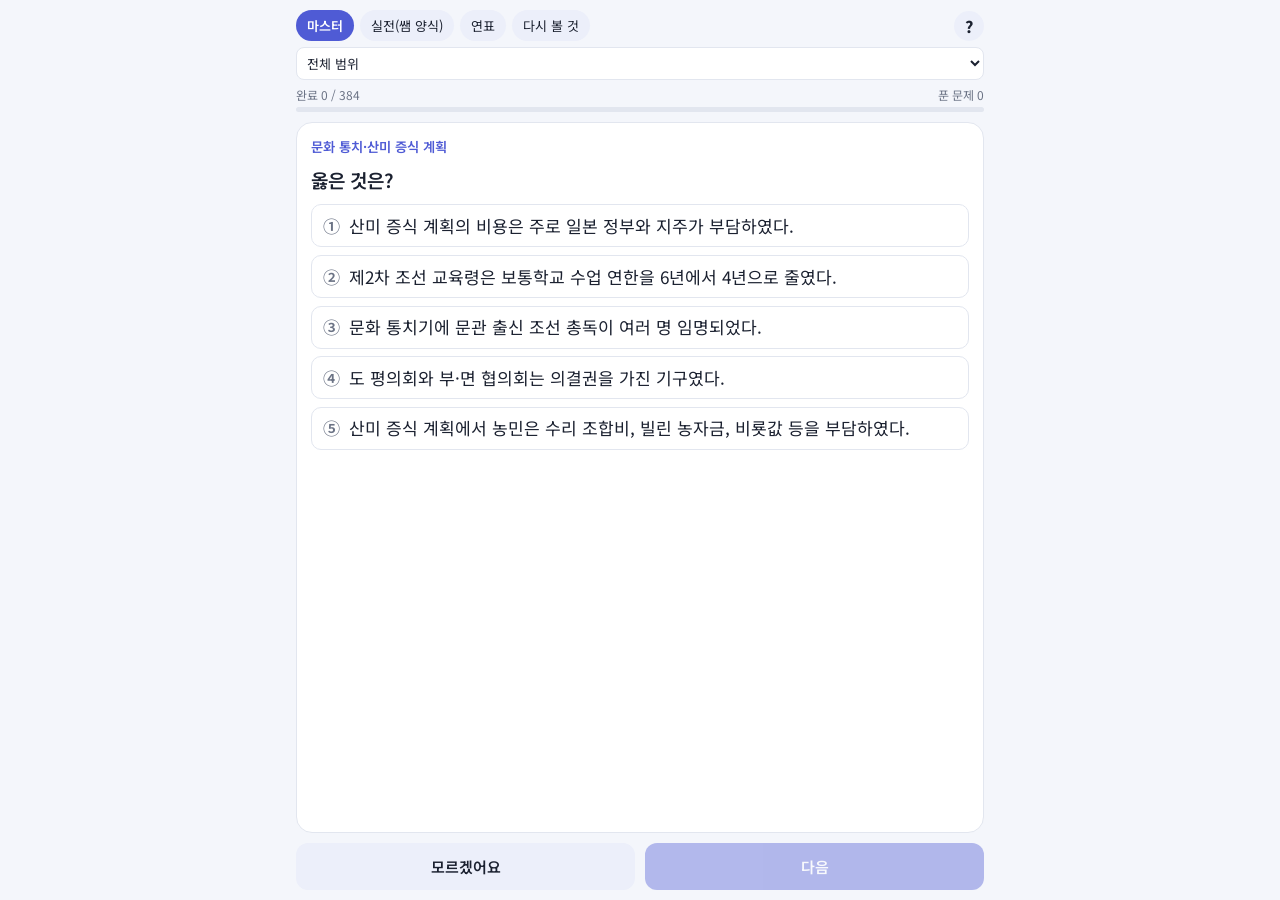
==== commit 8c37b530: "한국사 페이지: 6쪽 헌법 전문(X) 문항 제외 Co-Authored-By: Claude Opus 5.5 <noreply@anthropic.com> Claude-Session: h" ====
--- a/history.html
+++ b/history.html
@@ -97,7 +97,7 @@
   <div class="acts"><button id="reset">진도 초기화</button><button class="p" id="close">닫기</button></div>
 </div></div>
 <script>
-const D = {"units": [{"id": "u1", "name": "1910년대 무단 통치", "src": "학습지 일제-1"}, {"id": "u2", "name": "3·1 운동과 독립운동 방향", "src": "학습지 일제-1, 교과서"}, {"id": "u3", "name": "대한민국 임시 정부", "src": "학습지 일제-2"}, {"id": "u4", "name": "의열 투쟁", "src": "교과서 p.26"}, {"id": "u5", "name": "문화 통치·산미 증식 계획", "src": "학습지 일제-3"}, {"id": "u6", "name": "민족주의 사학·조선학", "src": "교과서 p.41"}, {"id": "h1", "name": "임시 정부(충칭)와 광복군", "src": "현대 학습지 1~2쪽"}, {"id": "h2", "name": "38도선·군정·모스크바 회의", "src": "현대 학습지 3쪽"}, {"id": "h3", "name": "미소공위·정읍 발언·좌우 합작", "src": "현대 학습지 4쪽"}, {"id": "h4", "name": "UN·남북 협상·5·10 총선거", "src": "현대 학습지 5~6쪽"}, {"id": "h6", "name": "6·25 전쟁", "src": "현대 학습지 9~10쪽"}, {"id": "h7", "name": "원조 경제·삼백 산업", "src": "현대 학습지 8쪽"}, {"id": "h8", "name": "이승만 정권·개헌·3·15", "src": "현대 학습지 11~12쪽"}], "S": [{"u": "u1", "s": "일제는 통감부를 조선 총독부로 바꾸고 식민 통치의 최고 기구로 삼았다.", "t": 1, "e": ""}, {"u": "u1", "s": "중추원은 조선 총독부의 자문 기구로, 친일 인사로만 구성되었다.", "t": 1, "e": ""}, {"u": "u1", "s": "헌병 경찰 제도는 군인인 헌병이 경찰을 지휘하며 한국인의 일상생활 전반까지 감시·탄압한 제도이다.", "t": 1, "e": ""}, {"u": "u1", "s": "범죄 즉결례와 조선 태형령으로 헌병 경찰은 정식 재판 없이 한국인을 즉결 처벌하고 태형을 가할 수 있었다.", "t": 1, "e": ""}, {"u": "u1", "s": "1910년대에는 관리와 교원도 제복을 입고 칼을 차 한국인에게 공포감을 주었다.", "t": 1, "e": ""}, {"u": "u1", "s": "1910년대 일제는 한국인의 언론·출판·집회·결사의 자유를 박탈하였다.", "t": 1, "e": ""}, {"u": "u1", "s": "제1차 조선 교육령(1911)은 한국인에게 보통 교육과 실업 교육만 실시하였다.", "t": 1, "e": ""}, {"u": "u1", "s": "1910년대 일제는 사립학교와 서당의 민족 교육을 탄압하였다.", "t": 1, "e": ""}, {"u": "u1", "s": "1910년대 일제는 『황성신문』, 『대한매일신보』 등을 폐간하고 대한 협회 같은 계몽 단체를 해산하였다.", "t": 1, "e": ""}, {"u": "u1", "s": "토지 조사 사업(1910~1918)의 목적은 식민 통치에 필요한 재정 확보였다.", "t": 1, "e": ""}, {"u": "u1", "s": "토지 조사 사업은 정해진 기간 안에 토지 소유자가 직접 신고하는 방식으로 진행되었다.", "t": 1, "e": ""}, {"u": "u1", "s": "토지 조사 사업으로 농민은 관습적으로 누리던 경작권을 부정당하고 기한부 계약 소작농으로 전락하였다.", "t": 1, "e": ""}, {"u": "u1", "s": "토지 조사 사업 이후 많은 농민이 화전민이 되거나 만주·연해주로 이주하였다.", "t": 1, "e": ""}, {"u": "u1", "s": "동양 척식 주식회사는 1908년 일제가 토지와 자원 수탈을 목적으로 설립한 국책 회사이다.", "t": 1, "e": ""}, {"u": "u1", "s": "회사령은 회사를 세울 때 조선 총독의 허가를 받게 한 허가제였다.", "t": 1, "e": ""}, {"u": "u1", "s": "회사령의 목적은 한국인의 기업 설립을 억제하여 민족 자본의 성장을 막는 것이었다.", "t": 1, "e": ""}, {"u": "u1", "s": "일제는 어업령·삼림령·광업령을 제정하여 경제 활동을 허가제로 바꾸었다.", "t": 1, "e": ""}, {"u": "u1", "s": "임야 조사 사업으로 많은 임야가 국유림으로 편입되었다.", "t": 1, "e": ""}, {"u": "u1", "s": "일제는 인삼 등에 대한 전매 사업으로 총독부의 재정 수입을 늘렸다.", "t": 1, "e": ""}, {"u": "u1", "s": "회사령은 회사를 세운 뒤 신고만 하면 되는 신고제였다.", "t": 0, "e": "회사령은 총독의 허가가 필요한 허가제였다. 1920년에 폐지되어 신고제로 바뀌었다."}, {"u": "u1", "s": "토지 조사 사업으로 농민의 관습적 경작권이 법으로 보장되었다.", "t": 0, "e": "오히려 농민의 경작권은 부정되고 지주의 소유권만 인정되었다."}, {"u": "u1", "s": "1910년대에는 보통 경찰 제도가 시행되었다.", "t": 0, "e": "1910년대는 헌병 경찰 제도였다. 보통 경찰제는 1920년대 문화 통치기에 시행되었다."}, {"u": "u1", "s": "제1차 조선 교육령으로 한국인에게 고등 교육 기회가 넓어졌다.", "t": 0, "e": "제1차 조선 교육령은 한국인에게 고등 교육 기회를 주지 않고 보통·실업 교육만 실시하였다."}, {"u": "u1", "s": "조선 태형령은 한국인과 일본인 모두에게 적용되었다.", "t": 0, "e": "조선 태형령은 한국인에게만 적용되었다."}, {"u": "u1", "s": "중추원은 한국인 대표가 법률을 제정하는 입법 기구였다.", "t": 0, "e": "중추원은 총독부의 자문 기구일 뿐이었다."}, {"u": "u1", "s": "토지 조사 사업은 정부가 직접 토지를 측량하므로 소유자가 신고할 필요가 없었다.", "t": 0, "e": "정해진 기간 안에 소유자가 직접 신고해야 했다(신고주의)."}, {"u": "u2", "s": "윌슨은 파리 강화 회의에서 민족 자결주의를 포함한 14개조 평화 원칙을 제시하였다.", "t": 1, "e": ""}, {"u": "u2", "s": "민족 자결주의는 승전국의 식민지에 적용되지 않았지만 약소민족의 독립운동에 영향을 주었다.", "t": 1, "e": ""}, {"u": "u2", "s": "상하이의 신한 청년당은 파리 강화 회의에 김규식을 대표로 파견하였다.", "t": 1, "e": ""}, {"u": "u2", "s": "도쿄의 유학생들은 조선 청년 독립단을 조직하여 2·8 독립 선언(1919)을 발표하였다.", "t": 1, "e": ""}, {"u": "u2", "s": "3·1 운동은 계층과 이념을 초월한 전 민족적 항일 운동이었다.", "t": 1, "e": ""}, {"u": "u2", "s": "3·1 운동을 계기로 민주 공화제에 바탕을 둔 대한민국 임시 정부가 수립되었다.", "t": 1, "e": ""}, {"u": "u2", "s": "3·1 운동 이후 일제의 통치 방식이 무단 통치에서 문화 통치로 바뀌었다.", "t": 1, "e": ""}, {"u": "u2", "s": "3·1 운동 이후 민족 운동의 주체가 학생·농민·노동자·여성 등으로 확대되었다.", "t": 1, "e": ""}, {"u": "u2", "s": "3·1 운동은 중국의 5·4 운동 등 아시아 여러 지역의 민족 운동에 영향을 주었다.", "t": 1, "e": ""}, {"u": "u2", "s": "3·1 운동으로 수감된 사람 중 가장 많은 계층은 농민(약 58.4%)이었다.", "t": 1, "e": ""}, {"u": "u2", "s": "3·1 운동은 한국인의 독립 의지를 세계에 알리고, 일제가 무력만으로 지배할 수 없음을 보여 주었다.", "t": 1, "e": ""}, {"u": "u2", "s": "김마리아는 2·8 독립 선언에 참여하였고, 귀국 후 대한민국 애국 부인회를 조직하였다.", "t": 1, "e": ""}, {"u": "u2", "s": "이승만은 외국의 원조를 받아야 독립할 수 있다며 외교 활동을 강조하였다.", "t": 1, "e": "교과서 (가) 이승만 연설(1919)."}, {"u": "u2", "s": "이동휘 등은 전쟁 외에는 독립의 방도가 없다며 독립 전쟁을 주장하였다.", "t": 1, "e": "교과서 (나) 「국무원 포고 제1호」."}, {"u": "u2", "s": "안창호는 실력이 부족해 나라를 잃었다며 실력 양성을 강조하였다.", "t": 1, "e": "교과서 (다) 안창호."}, {"u": "u2", "s": "신채호는 「조선 혁명 선언」에서 외교론과 준비론을 비판하고 민중 직접 혁명을 주장하였다.", "t": 1, "e": "교과서 (라) 신채호."}, {"u": "u2", "s": "3·1 운동으로 수감된 사람 중 가장 많은 계층은 학생·지식인이었다.", "t": 0, "e": "가장 많은 계층은 농민(58.4%)이다. 학생·지식인은 20.8%."}, {"u": "u2", "s": "민족 자결주의는 승전국의 식민지에도 적용되었다.", "t": 0, "e": "민족 자결주의는 승전국의 식민지에는 적용되지 않았다."}, {"u": "u2", "s": "2·8 독립 선언은 상하이의 신한 청년당이 발표하였다.", "t": 0, "e": "2·8 독립 선언은 도쿄 유학생들의 조선 청년 독립단이 발표하였다."}, {"u": "u2", "s": "3·1 운동은 중국 5·4 운동의 영향을 받아 일어났다.", "t": 0, "e": "반대로 3·1 운동이 5·4 운동에 영향을 주었다."}, {"u": "u2", "s": "3·1 운동 이후 일제는 문화 통치를 무단 통치로 바꾸었다.", "t": 0, "e": "무단 통치 → 문화 통치로 바뀌었다."}, {"u": "u2", "s": "신채호는 외교 활동으로 독립을 이루어야 한다고 주장하였다.", "t": 0, "e": "신채호는 외교론을 비판하고 민중 직접 혁명을 주장하였다. 외교론은 이승만."}, {"u": "u2", "s": "안창호는 전쟁 외에는 방도가 없다며 즉각적인 독립 전쟁을 주장하였다.", "t": 0, "e": "안창호는 실력 양성을 강조하였다. 독립 전쟁론은 이동휘 등."}, {"u": "u3", "s": "3·1 운동 이후 연해주에 대한 국민 의회, 상하이에 대한민국 임시 정부, 국내에 한성 정부가 수립되었다.", "t": 1, "e": ""}, {"u": "u3", "s": "대한 국민 의회 측은 무장 투쟁에 유리하다며 임시 정부를 연해주에 두자고 하였다.", "t": 1, "e": ""}, {"u": "u3", "s": "상하이 측은 교통이 편리하고 각국 공관이 있어 외교 활동에 유리하다며 상하이에 두자고 하였다.", "t": 1, "e": ""}, {"u": "u3", "s": "여러 임시 정부는 상하이에서 통합하였으며, 국내 13도 대표가 세운 한성 정부의 법통을 계승하였다.", "t": 1, "e": ""}, {"u": "u3", "s": "대한민국 임시 헌법은 3·1 운동에 건국의 정당성을 두고 인민 주권의 공화제와 삼권 분립을 표방하였다.", "t": 1, "e": ""}, {"u": "u3", "s": "통합 임시 정부는 이승만을 임시 대통령, 이동휘를 국무총리로 선출하였다.", "t": 1, "e": ""}, {"u": "u3", "s": "대한민국 임시 정부는 우리 역사상 최초의 민주 공화제 정부이다.", "t": 1, "e": ""}, {"u": "u3", "s": "연통제는 법령·공문 전파와 독립운동 자금 모집을 위해 설치한 국내 비밀 행정 조직이다.", "t": 1, "e": ""}, {"u": "u3", "s": "교통국은 정보 수집과 연락 업무를 맡은 정보 통신 기관이다.", "t": 1, "e": ""}, {"u": "u3", "s": "임시 정부는 기관지로 『독립신문』을 발간하였다.", "t": 1, "e": ""}, {"u": "u3", "s": "임시 정부는 임시 사료 편찬 위원회를 두어 『한·일 관계 사료집』과 외교 선전물을 간행하였다.", "t": 1, "e": ""}, {"u": "u3", "s": "임시 정부는 독립 공채를 발행하고 의연금을 거두어 독립운동 자금을 마련하였다.", "t": 1, "e": ""}, {"u": "u3", "s": "임시 정부의 의연금은 백산 상회와 이륭 양행을 통해 전달되었다.", "t": 1, "e": ""}, {"u": "u3", "s": "임시 정부는 파리 위원부와 미국의 구미 위원부를 두어 외교 활동을 하였다.", "t": 1, "e": ""}, {"u": "u3", "s": "임시 정부는 군무부를 두고 남만주에 광복군 사령부와 광복군 총영을 설치하였다.", "t": 1, "e": ""}, {"u": "u3", "s": "연통제와 교통국이 발각·파괴되고 외교 노선이 비판받으면서 국민 대표 회의가 열렸다.", "t": 1, "e": ""}, {"u": "u3", "s": "국민 대표 회의(1923)는 임시 정부의 노선을 재정립하고 분열된 독립운동 전선을 통일하기 위해 열렸다.", "t": 1, "e": ""}, {"u": "u3", "s": "국민 대표 회의에서 창조파는 임시 정부를 해체하고 새로운 정부를 세우자고 주장하였다.", "t": 1, "e": ""}, {"u": "u3", "s": "국민 대표 회의에서 개조파는 임시 정부를 독립운동 실정에 맞게 개편하자고 주장하였다.", "t": 1, "e": ""}, {"u": "u3", "s": "국민 대표 회의 결렬 이후 임시 정부는 1925년 이승만을 탄핵하였다.", "t": 1, "e": ""}, {"u": "u3", "s": "이승만 탄핵 후 박은식이 제2대 임시 대통령으로 선출되었다.", "t": 1, "e": ""}, {"u": "u3", "s": "임시 정부는 헌법을 개정하여 대통령제를 국무령제로 바꾸었다.", "t": 1, "e": ""}, {"u": "u3", "s": "국민 대표 회의 이후 임시 정부가 침체되자 국무령 김구는 1931년 한인 애국단을 조직하였다.", "t": 1, "e": ""}, {"u": "u3", "s": "국민 대표 회의에서 창조파는 임시 정부를 유지하며 개편하자고 주장하였다.", "t": 0, "e": "그것은 개조파. 창조파는 임시 정부 해체 후 새 정부 수립을 주장했다."}, {"u": "u3", "s": "교통국은 법령 전파와 자금 모집을 위한 국내 비밀 행정 조직이다.", "t": 0, "e": "그것은 연통제. 교통국은 정보 수집·연락 기관이다."}, {"u": "u3", "s": "통합 임시 정부는 이동휘를 임시 대통령, 이승만을 국무총리로 선출하였다.", "t": 0, "e": "이승만이 임시 대통령, 이동휘가 국무총리."}, {"u": "u3", "s": "국민 대표 회의는 1919년에 열렸다.", "t": 0, "e": "국민 대표 회의는 1923년."}, {"u": "u3", "s": "이승만 탄핵 후 김구가 제2대 임시 대통령이 되었다.", "t": 0, "e": "제2대 임시 대통령은 박은식."}, {"u": "u3", "s": "여러 임시 정부는 연해주에서 통합하였다.", "t": 0, "e": "외교에 유리한 상하이에서 통합하였다."}, {"u": "u3", "s": "임시 정부는 국무령제를 대통령제로 바꾸었다.", "t": 0, "e": "대통령제 → 국무령제로 바꾸었다."}, {"u": "u4", "s": "의열단은 1919년 11월 김원봉, 윤세주 등이 만주 지린에서 조직하였다.", "t": 1, "e": ""}, {"u": "u4", "s": "의열단은 조선 총독부 고위 관리와 친일파 처단, 수탈 기구 파괴를 목표로 하였다.", "t": 1, "e": ""}, {"u": "u4", "s": "신채호는 김원봉의 요청으로 「조선 혁명 선언」(1923)을 작성하였다.", "t": 1, "e": ""}, {"u": "u4", "s": "「조선 혁명 선언」은 민중의 직접 혁명으로 일제를 타도하자고 주장하였다.", "t": 1, "e": ""}, {"u": "u4", "s": "「조선 혁명 선언」은 의열 투쟁 때 폭탄·총과 함께 휴대한 필수품으로 '의열단 선언'이라고도 불렸다.", "t": 1, "e": ""}, {"u": "u4", "s": "1920년대 후반 의열단은 개별 폭력 투쟁의 한계를 느끼고 단원을 중국 황푸 군관 학교에 입학시켰다.", "t": 1, "e": ""}, {"u": "u4", "s": "의열단은 1930년대 중국 국민당의 지원을 받아 조선 혁명 간부 학교를 세웠다.", "t": 1, "e": ""}, {"u": "u4", "s": "의열단원 박재혁은 부산 경찰서, 최수봉은 밀양 경찰서에 폭탄을 던졌다.", "t": 1, "e": ""}, {"u": "u4", "s": "의열단원 김익상은 1921년 조선 총독부에 폭탄을 던졌다.", "t": 1, "e": ""}, {"u": "u4", "s": "의열단원 김상옥은 1923년 종로 경찰서에 폭탄을 던졌다.", "t": 1, "e": ""}, {"u": "u4", "s": "의열단원 김지섭은 1924년 도쿄 궁성에 폭탄을 던졌다.", "t": 1, "e": ""}, {"u": "u4", "s": "의열단원 나석주는 1926년 동양 척식 주식회사에 폭탄을 던졌다.", "t": 1, "e": ""}, {"u": "u4", "s": "김구는 1931년 상하이에서 한인 애국단을 조직하였다.", "t": 1, "e": ""}, {"u": "u4", "s": "한인 애국단원 이봉창은 1932년 도쿄에서 일왕이 탄 마차에 폭탄을 던졌다.", "t": 1, "e": ""}, {"u": "u4", "s": "한인 애국단원 윤봉길은 1932년 상하이 훙커우 공원의 일왕 생일 및 상하이 점령 축하 기념식장에 폭탄을 던졌다.", "t": 1, "e": ""}, {"u": "u4", "s": "윤봉길 의거 이후 중국 국민당 정부가 대한민국 임시 정부를 적극 지원하였다.", "t": 1, "e": ""}, {"u": "u4", "s": "나석주는 한인 애국단원으로 훙커우 공원에 폭탄을 던졌다.", "t": 0, "e": "나석주는 의열단원, 동양 척식 주식회사 투탄(1926). 훙커우 공원은 윤봉길."}, {"u": "u4", "s": "의열단은 김구가 상하이에서 조직하였다.", "t": 0, "e": "의열단은 김원봉 등이 만주 지린에서 조직. 김구는 한인 애국단."}, {"u": "u4", "s": "이봉창은 의열단원이다.", "t": 0, "e": "이봉창은 한인 애국단원."}, {"u": "u4", "s": "김상옥은 조선 총독부에 폭탄을 던졌다.", "t": 0, "e": "김상옥은 종로 경찰서. 총독부는 김익상."}, {"u": "u4", "s": "「조선 혁명 선언」은 박은식이 작성하였다.", "t": 0, "e": "신채호가 김원봉의 요청으로 작성."}, {"u": "u4", "s": "김지섭은 동양 척식 주식회사에 폭탄을 던졌다.", "t": 0, "e": "김지섭은 도쿄 궁성. 동척은 나석주."}, {"u": "u4", "s": "의열단은 1920년대 후반 단원을 일본 육군 사관 학교에 입학시켰다.", "t": 0, "e": "중국 황푸 군관 학교에 입학시켰다."}, {"u": "u5", "s": "일제는 3·1 운동으로 무단 통치를 이어 가기 어렵다고 판단하고, 국제 비난을 받자 문화 통치를 실시하였다.", "t": 1, "e": ""}, {"u": "u5", "s": "문화 통치기에 문관도 조선 총독에 임명될 수 있게 하였지만 실제로 문관 총독은 한 명도 없었다.", "t": 1, "e": ""}, {"u": "u5", "s": "문화 통치기에 헌병 경찰제를 보통 경찰제로 바꾸었다.", "t": 1, "e": ""}, {"u": "u5", "s": "문화 통치기에 관리·교원의 제복 착용과 한국인에게만 적용하던 태형을 폐지하였다.", "t": 1, "e": ""}, {"u": "u5", "s": "문화 통치기에 『동아일보』와 『조선일보』가 창간되고 『개벽』 등의 잡지가 발간되었다.", "t": 1, "e": ""}, {"u": "u5", "s": "제2차 조선 교육령(1922)은 보통학교 수업 연한을 4년에서 6년으로 늘렸다.", "t": 1, "e": ""}, {"u": "u5", "s": "제2차 조선 교육령은 3면 1교 정책을 내세워 보통학교를 늘렸다.", "t": 1, "e": ""}, {"u": "u5", "s": "문화 통치기 지방 제도를 바꾸어 도 평의회와 부·면 협의회를 설치하고 선거제를 시행하였다.", "t": 1, "e": ""}, {"u": "u5", "s": "문화 통치는 민족 분열을 위한 기만적인 술책이었다.", "t": 1, "e": ""}, {"u": "u5", "s": "문화 통치기에 경찰 관서와 경찰 인원이 크게 늘어 감시와 탄압이 강화되었다.", "t": 1, "e": ""}, {"u": "u5", "s": "치안 유지법은 사상과 표현의 자유를 억압하고 사회주의 운동 등 독립운동을 탄압하였다.", "t": 1, "e": ""}, {"u": "u5", "s": "문화 통치기에도 사전 검열과 기사 삭제가 일상화되었고, 민족의식을 고취하는 신문은 정간·폐간되었다.", "t": 1, "e": ""}, {"u": "u5", "s": "문화 통치기 교육 제도는 한국인 학교와 일본인 학교의 계통·명칭을 구분하고 한국인의 대학 설립을 억제하였다.", "t": 1, "e": ""}, {"u": "u5", "s": "도 평의회와 부·면 협의회는 의결 기구가 아닌 자문 기구였다.", "t": 1, "e": ""}, {"u": "u5", "s": "도 평의회 등의 선거권은 세금 납부액을 기준으로 제한되어 극히 일부 한국인만 참여하였다.", "t": 1, "e": ""}, {"u": "u5", "s": "일제는 지주·자본가·지식인 등을 포섭하여 친일 세력을 양성하였다.", "t": 1, "e": ""}, {"u": "u5", "s": "일제는 1923년 관세 역할을 하던 이입세를 폐지하여 일본 상품의 가격 경쟁력을 높였다.", "t": 1, "e": ""}, {"u": "u5", "s": "회사령 폐지의 목적은 한국인 자본가의 불만을 누그러뜨려 식민 통치 협력 세력으로 만드는 것이었다.", "t": 1, "e": ""}, {"u": "u5", "s": "회사령 폐지 이후 미쓰이·미쓰비시 등 일본 기업이 한국에 진출하였다.", "t": 1, "e": ""}, {"u": "u5", "s": "산미 증식 계획의 배경은 일본의 공업화로 도시 인구가 늘어 쌀이 부족해진 것이다.", "t": 1, "e": ""}, {"u": "u5", "s": "산미 증식 계획의 목적은 일본 내 식량 문제 해결이었다.", "t": 1, "e": ""}, {"u": "u5", "s": "산미 증식 계획은 수리 시설 확충, 토지 개량·개간, 품종 개량, 비료 사용 확대로 쌀 생산을 늘리려 하였다.", "t": 1, "e": ""}, {"u": "u5", "s": "산미 증식 계획으로 쌀 생산은 늘었으나 더 많은 쌀이 일본으로 가 한국인의 식량 사정은 나빠졌다.", "t": 1, "e": ""}, {"u": "u5", "s": "산미 증식 계획 이후 부족한 식량을 보충하려고 만주에서 조·수수·콩 등을 수입하였다.", "t": 1, "e": ""}, {"u": "u5", "s": "산미 증식 계획에서 농민은 수리 조합비, 빌린 농자금, 비룟값 등을 부담하였다.", "t": 1, "e": ""}, {"u": "u5", "s": "산미 증식 계획에서 일제의 의도는 지주를 일본의 협력자로 만드는 것이었다.", "t": 1, "e": ""}, {"u": "u5", "s": "문화 통치기에 문관 출신 조선 총독이 여러 명 임명되었다.", "t": 0, "e": "문관 임명 규정만 만들었을 뿐 문관 총독은 한 명도 없었다."}, {"u": "u5", "s": "제2차 조선 교육령은 보통학교 수업 연한을 6년에서 4년으로 줄였다.", "t": 0, "e": "4년 → 6년으로 늘렸다."}, {"u": "u5", "s": "도 평의회와 부·면 협의회는 의결권을 가진 기구였다.", "t": 0, "e": "의결 기구가 아닌 자문 기구였다."}, {"u": "u5", "s": "문화 통치기에는 경찰 인원이 크게 줄었다.", "t": 0, "e": "경찰 관서와 인원이 오히려 크게 늘었다."}, {"u": "u5", "s": "산미 증식 계획으로 한국인의 식량 사정이 좋아졌다.", "t": 0, "e": "쌀이 일본으로 빠져나가 식량 사정이 악화되었다."}, {"u": "u5", "s": "문화 통치기에는 언론에 대한 검열이 사라졌다.", "t": 0, "e": "사전 검열과 기사 삭제가 일상화되었다."}, {"u": "u5", "s": "산미 증식 계획의 비용은 주로 일본 정부와 지주가 부담하였다.", "t": 0, "e": "수리 조합비·비룟값 등 비용이 농민에게 전가되었다."}, {"u": "u5", "s": "1923년 일제는 이입세를 새로 만들어 일본 상품을 막았다.", "t": 0, "e": "이입세를 폐지하여 일본 상품의 가격 경쟁력을 높였다."}, {"u": "u6", "s": "역사학자들은 역사 연구와 저술을 통해 일제 식민 사관의 논리를 비판하였다.", "t": 1, "e": ""}, {"u": "u6", "s": "박은식은 '국혼'을 강조하며 『한국통사』, 『한국독립운동지혈사』를 저술하였다.", "t": 1, "e": ""}, {"u": "u6", "s": "신채호는 고대사 연구에 주력하여 『조선사연구초』, 『조선상고사』를 저술하였다.", "t": 1, "e": ""}, {"u": "u6", "s": "민족주의 사학의 흐름은 1930년대 이후 정인보·안재홍·문일평 등의 조선학 운동으로 이어졌다.", "t": 1, "e": ""}, {"u": "u6", "s": "조선학 운동은 1934년 정약용 서거 99주년을 기념하며 시작되었다.", "t": 1, "e": ""}, {"u": "u6", "s": "정인보와 안재홍은 1938년 정약용의 저서를 모아 『여유당전서』를 간행하였다.", "t": 1, "e": ""}, {"u": "u6", "s": "정인보는 '오천 년간 조선의 얼'을 강조하였다.", "t": 1, "e": ""}, {"u": "u6", "s": "백남운은 마르크스의 유물 사관을 바탕으로 사회 경제 사학을 내세웠다.", "t": 1, "e": ""}, {"u": "u6", "s": "백남운은 『조선사회경제사』를 펴내 식민 사학의 정체성론을 비판하였다.", "t": 1, "e": ""}, {"u": "u6", "s": "백남운은 한국사도 세계사적 발전 과정과 같은 역사적 경험을 갖고 있다고 강조하였다.", "t": 1, "e": ""}, {"u": "u6", "s": "실증주의 사학자들은 진단 학회를 만들고 『진단 학보』를 발행하였다.", "t": 1, "e": ""}, {"u": "u6", "s": "실증주의 사학은 문헌 고증으로 사실만 서술하려 하였지만 식민지 현실과는 거리를 두었다.", "t": 1, "e": ""}, {"u": "u6", "s": "백남운은 '국혼'을 강조하였다.", "t": 0, "e": "'국혼'은 박은식. 백남운은 유물 사관에 입각한 사회 경제 사학."}, {"u": "u6", "s": "신채호는 『조선사회경제사』를 저술하였다.", "t": 0, "e": "『조선사회경제사』는 백남운."}, {"u": "u6", "s": "진단 학회는 유물 사관으로 정체성론을 비판하였다.", "t": 0, "e": "진단 학회는 실증주의 사학. 유물 사관은 백남운."}, {"u": "u6", "s": "정인보는 『한국통사』를 저술하였다.", "t": 0, "e": "『한국통사』는 박은식."}, {"u": "u6", "s": "『여유당전서』는 박은식과 신채호가 간행하였다.", "t": 0, "e": "정인보와 안재홍이 1938년 간행."}, {"u": "u6", "s": "실증주의 사학은 식민지 현실 비판에 가장 적극적이었다.", "t": 0, "e": "실증주의 사학은 식민지 현실과 거리를 두었다."}, {"u": "h1", "s": "대한민국 임시 정부는 갈등 심화와 일본의 상하이 점령 등으로 상하이를 떠나 약 10년 동안 이동하였다.", "t": 1, "e": ""}, {"u": "h1", "s": "떠돌이 생활 속에서 마지막까지 임시 정부를 지킨 인물은 김구이다.", "t": 1, "e": ""}, {"u": "h1", "s": "임시 정부는 1940년 충칭에 도착하여 중국 정부의 경제적·군사적 지원을 받기 시작하였다.", "t": 1, "e": ""}, {"u": "h1", "s": "충칭 임시 정부는 분열 극복을 위해 김구를 주석으로 선출하고 전권을 부여하였다(주석 체제).", "t": 1, "e": ""}, {"u": "h1", "s": "임시 정부는 공식적으로 대일본 선전 포고를 발표하였다.", "t": 1, "e": ""}, {"u": "h1", "s": "임시 정부의 공식 군대는 한국광복군이다.", "t": 1, "e": ""}, {"u": "h1", "s": "한국광복군은 1940년 9월 17일 충칭에서 지청천을 총사령관으로 창설되었다.", "t": 1, "e": ""}, {"u": "h1", "s": "지청천은 한국 독립당의 군대인 한국 독립군을 이끌고 대전자령 전투 등 무장 투쟁을 전개하였다.", "t": 1, "e": ""}, {"u": "h1", "s": "한국광복군은 영국군과 연합 작전을 펼치기 위해 인도·미얀마 전선에 파견되었다.", "t": 1, "e": ""}, {"u": "h1", "s": "인도·미얀마 전선에서 광복군은 일본군 포로 심문, 작전 수립 등을 맡았다.", "t": 1, "e": ""}, {"u": "h1", "s": "한국광복군은 미국 전략 정보국(OSS)과 함께 국내 진공 작전을 계획하였다.", "t": 1, "e": ""}, {"u": "h1", "s": "국내 진공 작전은 8월 20일 출동 계획이었으나 8월 15일 일본이 항복하여 실현되지 못하였다.", "t": 1, "e": ""}, {"u": "h1", "s": "김구는 일본의 항복 소식에 \"하늘이 무너지는 듯한 일\"이라며 국내 진공 작전이 무산된 것을 안타까워하였다.", "t": 1, "e": ""}, {"u": "h1", "s": "대한민국 헌법 전문은 3·1 운동으로 건립된 대한민국 임시 정부의 법통을 계승한다고 밝혔다.", "t": 1, "e": ""}, {"u": "h1", "s": "한국광복군은 미국군과 연합하여 인도·미얀마 전선에 투입되었다.", "t": 0, "e": "인도·미얀마 전선은 영국군과의 연합 작전. 미국(OSS)과는 국내 진공 작전."}, {"u": "h1", "s": "국내 진공 작전이 실행되어 광복군이 서울에 진입하였다.", "t": 0, "e": "8월 15일 일본이 먼저 항복해 실현되지 못하였다."}, {"u": "h1", "s": "한국광복군은 청산리에서 일본군을 물리쳤다.", "t": 0, "e": "청산리 전투(1920)는 북로 군정서 등. 광복군은 1940년 창설."}, {"u": "h1", "s": "한국광복군은 1940년 상하이에서 창설되었다.", "t": 0, "e": "충칭에서 창설되었다."}, {"u": "h1", "s": "국내 진공 작전은 영국군과 함께 계획하였다.", "t": 0, "e": "미국 전략 정보국(OSS)과 함께 계획하였다."}, {"u": "h1", "s": "충칭 임시 정부는 이승만을 주석으로 선출하였다.", "t": 0, "e": "김구를 주석으로 선출하였다."}, {"u": "h1", "s": "한국광복군 총사령관은 김원봉이다.", "t": 0, "e": "총사령관은 지청천."}, {"u": "h2", "s": "미국과 소련은 소련군은 북→남, 미군은 남→북으로 진격하는 협동 작전을 계획하였다.", "t": 1, "e": ""}, {"u": "h2", "s": "1945년 8월 6일·9일 원폭 투하 후 8월 15일 일본이 예상보다 빨리 항복하였다.", "t": 1, "e": ""}, {"u": "h2", "s": "38도선 설정 후 소련 군대는 38도선 이북 지역을 빠르게 장악하고 소련 군정을 세웠다.", "t": 1, "e": ""}, {"u": "h2", "s": "소련 군정은 간접 통치 방식을 택하였다.", "t": 1, "e": ""}, {"u": "h2", "s": "소련 군정은 북한 주민이 스스로 다스리도록 한다며 각 지역에 인민 위원회를 조직하게 하였다.", "t": 1, "e": ""}, {"u": "h2", "s": "인민 위원회에는 공산주의자만 가입할 수 있었고, 인민 위원회 위원장은 김일성이었다.", "t": 1, "e": ""}, {"u": "h2", "s": "미 군정은 직접 통치 방식을 택하였다.", "t": 1, "e": ""}, {"u": "h2", "s": "미 군정은 남한에서 한국인이 조직한 모든 정치 조직과 단체를 인정하지 않았다.", "t": 1, "e": ""}, {"u": "h2", "s": "미 군정은 대한민국 임시 정부도 그 자격과 역할을 인정하지 않았다.", "t": 1, "e": ""}, {"u": "h2", "s": "맥아더 포고령 1호는 38도 이남 조선의 통치 권한을 당분간 미군이 행사한다고 하였다.", "t": 1, "e": ""}, {"u": "h2", "s": "맥아더 포고령 1호 제2조에 따라 일제 시기 공공 기관 직원(친일파)이 업무를 계속하였다.", "t": 1, "e": ""}, {"u": "h2", "s": "모스크바 3국 외무 장관 회의에는 미국, 소련, 영국이 참여하였다.", "t": 1, "e": ""}, {"u": "h2", "s": "모스크바 회의는 한국에 임시 민주 정부 수립, 미·소 공동 위원회 개최, 최대 5년 신탁 통치를 결정하였다.", "t": 1, "e": ""}, {"u": "h2", "s": "당시 한국인들은 신탁 통치가 아니라 즉각적인 통일 국가 수립을 원하였다.", "t": 1, "e": ""}, {"u": "h2", "s": "신탁 통치 소식에 처음에는 우익과 좌익이 모두 반탁 운동을 전개하였다.", "t": 1, "e": ""}, {"u": "h2", "s": "소련의 지시 이후 좌익은 찬탁 운동으로 돌아섰고, 남한 내 좌우 갈등이 더욱 심해졌다.", "t": 1, "e": ""}, {"u": "h2", "s": "우익의 반탁 운동에는 김구·김규식, 좌익에는 박헌영이 대표적이다.", "t": 1, "e": ""}, {"u": "h2", "s": "미 군정은 간접 통치, 소련 군정은 직접 통치를 하였다.", "t": 0, "e": "반대. 미 군정은 직접 통치, 소련 군정은 간접 통치."}, {"u": "h2", "s": "미 군정은 대한민국 임시 정부를 정식 정부로 인정하였다.", "t": 0, "e": "미 군정은 임시 정부를 인정하지 않았다."}, {"u": "h2", "s": "모스크바 3국 외무 장관 회의에는 미국, 소련, 중국이 참여하였다.", "t": 0, "e": "미국, 소련, 영국."}, {"u": "h2", "s": "모스크바 회의는 최대 10년의 신탁 통치를 결정하였다.", "t": 0, "e": "최대 5년."}, {"u": "h2", "s": "소련의 지시 이후 우익이 찬탁 운동으로 돌아섰다.", "t": 0, "e": "찬탁으로 돌아선 것은 좌익."}, {"u": "h2", "s": "인민 위원회에는 자본주의 세력도 자유롭게 참여할 수 있었다.", "t": 0, "e": "공산주의자만 가입할 수 있었다."}, {"u": "h2", "s": "맥아더 포고령 1호로 친일 관리들이 모두 해임되었다.", "t": 0, "e": "제2조로 기존 직원들이 업무를 계속하였다."}, {"u": "h3", "s": "1차 미소 공동 위원회는 한반도 통일 정부 수립을 논의하였으나 미·소 갈등으로 결렬되었다.", "t": 1, "e": ""}, {"u": "h3", "s": "이승만은 1946년 6월 3일 정읍 발언에서 남한만이라도 임시 정부를 조직하자고 주장하였다.", "t": 1, "e": ""}, {"u": "h3", "s": "정읍 발언은 사실상 남한 단독 정부 수립을 요구한 것이었다.", "t": 1, "e": ""}, {"u": "h3", "s": "여운형, 김규식 등은 좌우 합작 위원회를 조직하였다.", "t": 1, "e": ""}, {"u": "h3", "s": "좌우 합작 위원회는 미소 공동 위원회 결렬과 이승만의 정읍 발언을 배경으로 조직되었다.", "t": 1, "e": ""}, {"u": "h3", "s": "좌우 합작 위원회는 1946년 10월 좌우 합작 7원칙을 발표하였다.", "t": 1, "e": ""}, {"u": "h3", "s": "여운형은 조선 건국 준비 위원회를 이끈 좌익 계열 인물이다.", "t": 1, "e": ""}, {"u": "h3", "s": "김규식은 대한민국 임시 정부 부주석 출신의 우익 계열 인물이다.", "t": 1, "e": ""}, {"u": "h3", "s": "극렬한 대립 속에 여운형이 암살되어 좌우 합작은 실패하였다.", "t": 1, "e": ""}, {"u": "h3", "s": "2차 미소 공동 위원회도 실패하자 미국은 한반도 문제를 UN으로 넘겼다.", "t": 1, "e": ""}, {"u": "h3", "s": "정읍 발언은 김구가 하였다.", "t": 0, "e": "정읍 발언은 이승만(1946.6.3)."}, {"u": "h3", "s": "좌우 합작 7원칙은 이승만과 박헌영이 발표하였다.", "t": 0, "e": "여운형·김규식 등의 좌우 합작 위원회가 발표."}, {"u": "h3", "s": "여운형은 대한민국 임시 정부 부주석 출신의 우익 인물이다.", "t": 0, "e": "여운형은 조선 건국 준비 위원회, 좌익. 임시 정부 부주석은 김규식."}, {"u": "h3", "s": "좌우 합작 위원회는 남북 협상을 주도하였다.", "t": 0, "e": "남북 협상은 1948년 김구·김규식이 김일성과 진행."}, {"u": "h3", "s": "2차 미소 공동 위원회에서 통일 정부 수립에 합의하였다.", "t": 0, "e": "2차 미소 공위도 실패하여 한국 문제가 UN으로 넘어갔다."}, {"u": "h3", "s": "좌우 합작 위원회는 신탁 통치 반대 운동을 위해 만들어졌다.", "t": 0, "e": "좌익과 우익의 갈등을 통합해 통일 정부를 세우려는 활동이었다."}, {"u": "h4", "s": "UN 총회는 남북한 전 지역 총선거로 인구 비례에 따라 국회의원을 뽑아 통일 정부를 세우기로 결정하였다.", "t": 1, "e": ""}, {"u": "h4", "s": "UN 총회 결정에서 국회의원은 인구 비례로 북한 100명, 남한 200명이 배정되었다.", "t": 1, "e": ""}, {"u": "h4", "s": "UN은 남북한 총선거를 감시하기 위해 유엔 임시 위원단을 파견하였다.", "t": 1, "e": ""}, {"u": "h4", "s": "북한과 소련은 UN 결정을 거부하고 유엔 임시 위원단의 북한 입국을 막았다.", "t": 1, "e": ""}, {"u": "h4", "s": "UN 소총회는 선거가 가능한 지역(남한)에서만 총선거를 실시하기로 결의하였다.", "t": 1, "e": ""}, {"u": "h4", "s": "UN 소총회 결의는 사실상 남북한 정부를 따로 세우는 분단을 의미하였다.", "t": 1, "e": ""}, {"u": "h4", "s": "이승만은 남한만의 단선단정에 찬성하였다.", "t": 1, "e": ""}, {"u": "h4", "s": "김구는 단선단정에 반대하고 끝까지 통일 정부 수립을 주장하였다.", "t": 1, "e": ""}, {"u": "h4", "s": "김구는 「3천만 동포에게 읍고함」에서 38도선을 베고 쓰러질지언정 단독 정부 수립에 협력하지 않겠다고 하였다.", "t": 1, "e": ""}, {"u": "h4", "s": "1948년 4월 김구와 김규식은 38도선을 넘어 김일성과 남북 협상을 하였다.", "t": 1, "e": ""}, {"u": "h4", "s": "5·10 총선거는 1948년 5월 10일 남한에서만 실시된 단독 선거이다.", "t": 1, "e": ""}, {"u": "h4", "s": "5·10 총선거는 헌법을 제정할 국회의원을 뽑는 선거였다.", "t": 1, "e": ""}, {"u": "h4", "s": "5·10 총선거는 유엔 임시 위원단의 감시 아래 진행되었다.", "t": 1, "e": ""}, {"u": "h4", "s": "5·10 총선거는 보통·직접·평등·비밀의 4대 원칙에 따른 우리나라 최초의 민주적 선거였다.", "t": 1, "e": ""}, {"u": "h4", "s": "김구 등 통일 정부를 주장한 인물들은 5·10 총선거에 출마하지 않았다.", "t": 1, "e": ""}, {"u": "h4", "s": "제주 4·3 사건은 남한 단독 선거에 반대하는 공산주의자들의 봉기에서 시작되었다.", "t": 1, "e": ""}, {"u": "h4", "s": "제주 4·3 사건 진압 과정에서 무고한 제주도민이 많이 희생되었다(약 2만 5천~3만 명).", "t": 1, "e": ""}, {"u": "h4", "s": "제주도 2개 선거구는 선거가 진행되지 못해 5·10 총선거로 198명의 국회의원이 선출되었다.", "t": 1, "e": ""}, {"u": "h4", "s": "5·10 총선거로 선출된 제헌 국회의원의 임기는 2년이었다.", "t": 1, "e": ""}, {"u": "h4", "s": "제헌 국회는 헌법을 제정하여 1948년 7월 17일 공포하였다(제헌절).", "t": 1, "e": ""}, {"u": "h4", "s": "제헌 헌법은 대통령 임기 4년, 1차 중임 허용, 국회의원이 선출하는 간선제였다.", "t": 1, "e": ""}, {"u": "h4", "s": "제헌 헌법 전문은 3·1 운동으로 건립된 대한민국 임시 정부의 법통 계승을 밝혔다.", "t": 1, "e": ""}, {"u": "h4", "s": "1948년 7월 20일 국회에서 이승만이 초대 대통령으로 선출되었다.", "t": 1, "e": ""}, {"u": "h4", "s": "1948년 8월 15일 대한민국 정부 수립이 선포되고 미 군정은 종식되었다.", "t": 1, "e": ""}, {"u": "h4", "s": "5·10 총선거로 북한 지역 100명을 포함해 300명의 국회의원이 선출되었다.", "t": 0, "e": "남한에서만 실시되었고 198명이 선출되었다."}, {"u": "h4", "s": "김구는 5·10 총선거에 출마하여 제헌 국회의원이 되었다.", "t": 0, "e": "김구는 단선단정에 반대하여 불참하였다."}, {"u": "h4", "s": "제헌 헌법은 대통령을 국민이 직접 뽑는 직선제였다.", "t": 0, "e": "제헌 헌법은 국회에서 뽑는 간선제. 직선제는 1952년 발췌 개헌."}, {"u": "h4", "s": "제헌 국회의원의 임기는 4년이었다.", "t": 0, "e": "제헌 국회의원 임기는 2년."}, {"u": "h4", "s": "남북 협상은 이승만과 김일성이 진행하였다.", "t": 0, "e": "남북 협상은 김구·김규식과 김일성. 이승만은 단독 정부 찬성."}, {"u": "h4", "s": "UN 소총회는 남북한 전 지역 총선거를 결의하였다.", "t": 0, "e": "소총회는 선거 가능한 지역(남한)에서만 총선거를 결의."}, {"u": "h4", "s": "이승만은 남한만의 단독 선거에 끝까지 반대하였다.", "t": 0, "e": "단독 선거에 반대한 것은 김구. 이승만은 찬성."}, {"u": "h4", "s": "대한민국 정부 수립은 1948년 7월 17일에 선포되었다.", "t": 0, "e": "7월 17일은 헌법 공포(제헌절). 정부 수립 선포는 8월 15일."}, {"u": "h6", "s": "북한은 같은 공산 국가인 소련(무기)과 중국(병력)에게서 지원을 약속받았다.", "t": 1, "e": ""}, {"u": "h6", "s": "전쟁 직전 북한은 전차·전투기 등 군사력에서 남한보다 압도적으로 강하였다.", "t": 1, "e": ""}, {"u": "h6", "s": "1950년 1월 미국 국무장관 애치슨은 미국의 극동 방위선(애치슨 라인)을 발표하였다.", "t": 1, "e": ""}, {"u": "h6", "s": "애치슨 라인에서 남한이 제외되어 김일성은 미국이 남한을 돕지 않을 것이라고 판단하였다.", "t": 1, "e": ""}, {"u": "h6", "s": "1950년 6월 25일 북한군은 38도선 전역을 돌파하여 남침하였다.", "t": 1, "e": ""}, {"u": "h6", "s": "북한군은 3일 만에 서울을 점령하였고, 정부는 부산을 임시 수도로 삼았다.", "t": 1, "e": ""}, {"u": "h6", "s": "국군은 낙동강 방어선을 형성하였다(북한군 최대 남진선).", "t": 1, "e": ""}, {"u": "h6", "s": "UN은 남한을 돕기 위해 16개국의 UN군 파견을 결정하였다.", "t": 1, "e": ""}, {"u": "h6", "s": "6·25 전쟁 중 한국군의 작전권이 UN군에 이관되었다.", "t": 1, "e": ""}, {"u": "h6", "s": "UN군 총사령관 맥아더는 인천 상륙 작전으로 서울을 수복하였다.", "t": 1, "e": ""}, {"u": "h6", "s": "UN군은 38도선을 넘어 평양을 점령하고 압록강 유역까지 진출하였다.", "t": 1, "e": ""}, {"u": "h6", "s": "중국군(중공군)이 개입하자 국군과 UN군은 흥남 철수 작전을 벌였다.", "t": 1, "e": ""}, {"u": "h6", "s": "중국군의 공세로 1·4 후퇴가 일어나 서울이 다시 점령되었다.", "t": 1, "e": ""}, {"u": "h6", "s": "서울 재탈환 이후 전선은 38도선 부근에서 고착되었다.", "t": 1, "e": ""}, {"u": "h6", "s": "1951년부터 양측의 휴전 회담이 본격적으로 진행되었다.", "t": 1, "e": ""}, {"u": "h6", "s": "휴전 회담에는 공산 측은 북한·중국, 자본주의 측은 UN(미국)이 대표로 참여하였다.", "t": 1, "e": ""}, {"u": "h6", "s": "휴전선 설정 문제에서 공산 측은 38도선, UN 측은 현재의 전선을 주장하였다.", "t": 1, "e": ""}, {"u": "h6", "s": "휴전선은 결국 당시의 전선(군사 분계선)으로 결정되었다.", "t": 1, "e": ""}, {"u": "h6", "s": "포로 송환 문제에서 공산 측은 강제 송환, UN 측은 자유 송환을 주장하였다.", "t": 1, "e": ""}, {"u": "h6", "s": "포로 송환은 결국 자유 송환으로 결정되었다.", "t": 1, "e": ""}, {"u": "h6", "s": "이승만은 휴전에 반대하여 1953년 6월 18일 반공 포로를 임의로 석방하였다.", "t": 1, "e": ""}, {"u": "h6", "s": "미국은 이승만과 한미 상호 방위 조약을 체결하여 남한 방어를 약속하였다.", "t": 1, "e": ""}, {"u": "h6", "s": "1953년 7월 27일 휴전 협정이 체결되었다.", "t": 1, "e": ""}, {"u": "h6", "s": "6·25 전쟁으로 수많은 전쟁고아와 이산가족이 생겼다.", "t": 1, "e": ""}, {"u": "h6", "s": "6·25 전쟁 이후 남북한의 적대감이 커지고, 남한에서는 미국, 북한에서는 소련·중국의 영향력이 커졌다.", "t": 1, "e": ""}, {"u": "h6", "s": "애치슨 라인에 남한이 포함되어 있었다.", "t": 0, "e": "남한은 애치슨 라인에서 제외되었다."}, {"u": "h6", "s": "북한은 중국에게서 무기를, 소련에게서 병력을 지원받았다.", "t": 0, "e": "소련이 무기, 중국이 병력."}, {"u": "h6", "s": "이승만은 휴전에 적극 찬성하였다.", "t": 0, "e": "이승만은 휴전에 반대하여 반공 포로를 석방하였다."}, {"u": "h6", "s": "포로 송환은 강제 송환으로 결정되었다.", "t": 0, "e": "자유 송환으로 결정."}, {"u": "h6", "s": "휴전선은 38도선으로 결정되었다.", "t": 0, "e": "당시의 전선(군사 분계선)으로 결정."}, {"u": "h6", "s": "인천 상륙 작전은 1·4 후퇴 이후에 일어났다.", "t": 0, "e": "인천 상륙 작전(1950.9) → 중국군 개입 → 1·4 후퇴(1951)."}, {"u": "h6", "s": "6·25 전쟁 때 임시 수도는 대구였다.", "t": 0, "e": "임시 수도는 부산."}, {"u": "h7", "s": "6·25 전쟁으로 공장과 농토가 파괴되어 생필품과 식량이 크게 부족하였다.", "t": 1, "e": ""}, {"u": "h7", "s": "원조 경제는 6·25 전쟁 이후 미국의 원조를 바탕으로 경제를 일으킨 것이다.", "t": 1, "e": ""}, {"u": "h7", "s": "미국의 원조는 면화·설탕(사탕수수)·밀 등 소비재 원료 중심이었다.", "t": 1, "e": ""}, {"u": "h7", "s": "원조 물자를 가공하는 제분·제당·면방직의 삼백 산업이 발전하였다.", "t": 1, "e": ""}, {"u": "h7", "s": "원조 경제는 소비재 산업, 경공업 중심이었다.", "t": 1, "e": ""}, {"u": "h7", "s": "미국 원조는 극심했던 식량 문제를 해결하는 데 도움이 되었다.", "t": 1, "e": ""}, {"u": "h7", "s": "원조 물자는 특정 소수 기업에 독점적으로 배당되어 독점 대기업(재벌) 형성의 시작이 되었다.", "t": 1, "e": ""}, {"u": "h7", "s": "미국산 면·밀이 대량으로 들어오면서 국내 면·밀 가격이 폭락하였다.", "t": 1, "e": ""}, {"u": "h7", "s": "원조 농산물 유입으로 국내 농산물 가격이 크게 떨어져 농촌 경제가 어려워졌다.", "t": 1, "e": ""}, {"u": "h7", "s": "원조 경제는 중화학 공업 중심이었다.", "t": 0, "e": "원조 경제는 소비재 산업·경공업 중심."}, {"u": "h7", "s": "원조 물자는 모든 회사와 공장에 공평하게 분배되었다.", "t": 0, "e": "특정 소수 기업에 독점적으로 배당되었다."}, {"u": "h7", "s": "삼백 산업은 철강·조선·자동차 산업을 말한다.", "t": 0, "e": "삼백 산업은 제분·제당·면방직."}, {"u": "h7", "s": "원조 농산물 유입으로 국내 밀과 면 가격이 크게 올랐다.", "t": 0, "e": "오히려 가격이 폭락하였다."}, {"u": "h8", "s": "제헌 헌법에 따라 1948년 국회의원들이 국회에서 이승만을 초대 대통령으로 선출하였다.", "t": 1, "e": ""}, {"u": "h8", "s": "1950년 5월 2대 국회의원 선거에서 반이승만 세력이 대거 당선되었다.", "t": 1, "e": ""}, {"u": "h8", "s": "간선제로는 재선이 어려워지자 이승만은 대통령 선출 방식을 직선제로 바꾸려 하였다.", "t": 1, "e": ""}, {"u": "h8", "s": "이승만은 세력 결집을 위해 자유당을 창당하였다.", "t": 1, "e": ""}, {"u": "h8", "s": "1952년 부산 정치 파동 속에서 직선제를 담은 1차 개헌(발췌 개헌)이 통과되었다.", "t": 1, "e": ""}, {"u": "h8", "s": "1952년 2대 대통령 선거는 우리 역사상 최초의 직선제 대통령 선거였다.", "t": 1, "e": ""}, {"u": "h8", "s": "이승만은 2대 대통령 선거에서 74.61%의 득표율로 당선되었다.", "t": 1, "e": ""}, {"u": "h8", "s": "제헌 헌법상 대통령 임기는 4년, 1차 중임만 허용되어 이승만은 3대 대통령에 출마할 수 없었다.", "t": 1, "e": ""}, {"u": "h8", "s": "2차 개헌은 초대 대통령에 한해 중임 제한을 없애는 내용이었다(1954).", "t": 1, "e": ""}, {"u": "h8", "s": "2차 개헌안은 203명의 2/3인 136표가 필요했으나 135표로 부결되었다.", "t": 1, "e": ""}, {"u": "h8", "s": "자유당은 203명의 2/3가 135.333…이므로 반올림하면 135명이라며 개헌안을 통과시켰다(사사오입 개헌).", "t": 1, "e": ""}, {"u": "h8", "s": "사사오입 개헌 이후 반대 세력이 결집하여 민주당을 창당하였다.", "t": 1, "e": ""}, {"u": "h8", "s": "1956년 3대 대통령 선거에서 이승만이 당선되었고, 진보당 조봉암이 예상보다 많은 표를 얻었다.", "t": 1, "e": ""}, {"u": "h8", "s": "3대 대통령 선거 당시 후보는 자유당 이승만, 민주당 신익희, 진보당 조봉암이었다.", "t": 1, "e": ""}, {"u": "h8", "s": "이승만 정권은 위협이 되던 진보당 사람들을 간첩으로 몰아 사형하였다(진보당 사건).", "t": 1, "e": ""}, {"u": "h8", "s": "1960년 4대 대통령 선거 직전 민주당 후보 조병옥이 갑자기 사망하였다.", "t": 1, "e": ""}, {"u": "h8", "s": "당시 헌법상 대통령이 죽으면 부통령이 권력을 승계하므로 부통령 선거가 중요하였다.", "t": 1, "e": ""}, {"u": "h8", "s": "이승만은 후계자 이기붕을 부통령에 당선시키려고 대대적인 부정 선거를 저질렀다(3·15 부정 선거).", "t": 1, "e": ""}, {"u": "h8", "s": "3·15 부정 선거에 대한 국민 저항으로 4·19 혁명이 일어났다.", "t": 1, "e": ""}, {"u": "h8", "s": "4·19 혁명으로 이승만은 하와이로 망명하고 이기붕은 자살하여 자유당 정권이 붕괴하였다.", "t": 1, "e": ""}, {"u": "h8", "s": "발췌 개헌은 대통령 간선제를 도입하였다.", "t": 0, "e": "발췌 개헌은 간선제를 직선제로 바꾸었다."}, {"u": "h8", "s": "사사오입 개헌은 1952년 부산 정치 파동 때 통과되었다.", "t": 0, "e": "1952년은 발췌 개헌. 사사오입 개헌은 1954년."}, {"u": "h8", "s": "1956년 3대 대통령 선거에서 조봉암이 당선되었다.", "t": 0, "e": "이승만이 당선. 조봉암은 많은 표를 얻었다."}, {"u": "h8", "s": "3·15 부정 선거로 장면이 부통령에 당선되었다.", "t": 0, "e": "부정 선거로 이기붕이 부통령에 당선되었다."}, {"u": "h8", "s": "진보당 사건으로 사형된 인물은 신익희이다.", "t": 0, "e": "진보당 사건은 조봉암 등 진보당 인물."}, {"u": "h8", "s": "2대 대통령 선거는 국회에서 대통령을 뽑았다.", "t": 0, "e": "2대 대선은 최초의 직선제."}, {"u": "h8", "s": "1950년 2대 국회의원 선거에서 이승만 지지 세력이 압승하였다.", "t": 0, "e": "반이승만 세력이 대거 당선되었다."}], "M": [{"u": "u1", "q": "다음 정책이 시행된 시기의 사실로 옳은 것은?\n「회사를 세울 때 총독의 허가를 받게 하고, 총독의 명령만으로 회사를 해산할 수 있다.」", "c": ["헌병 경찰이 즉결 처분으로 태형을 가하였다.", "보통 경찰제가 시행되었다.", "『동아일보』와 『조선일보』가 창간되었다.", "산미 증식 계획이 시행되었다.", "도 평의회가 설치되었다."], "e": "회사령(1910) = 1910년대 무단 통치기. 나머지는 1920년대 문화 통치기."}, {"u": "u1", "q": "밑줄 친 '이 사업'에 대한 설명으로 옳은 것은?\n「총독부에서 실시하는 이 사업은 단순히 토지 소유권 및 가격, 지형 등을 조사하기 위한 것이라 하지만… 우리의 토지가 모두 일본인의 손으로 넘어갈 수도 있으므로 정신을 단단히 가지고 있어야 한다.」", "c": ["기한 내 소유자가 직접 신고하는 방식이었다.", "농민의 경작권을 법으로 보장하였다.", "1920년대 문화 통치기에 시작되었다.", "쌀 생산을 늘리기 위해 수리 시설을 확충하였다.", "회사 설립을 허가제로 바꾸었다."], "e": "토지 조사 사업(1910~1918): 신고주의, 경작권 부정. 작년 6번 문제 유형."}, {"u": "u2", "q": "다음 자료가 발표된 이후의 사실로 옳은 것은?\n「오등은 자에 아 조선의 독립국임과 조선인의 자주민임을 선언하노라.」", "c": ["일제가 통치 방식을 문화 통치로 바꾸었다.", "조선 태형령이 제정되었다.", "회사령이 공포되었다.", "토지 조사 사업이 시작되었다.", "제1차 조선 교육령이 공포되었다."], "e": "기미 독립 선언서(3·1 운동, 1919). 이후 문화 통치. 나머지는 1910년대 초."}, {"u": "u2", "q": "다음 주장을 한 인물은?\n「독립이라는 목표를 이루기 위해서는 전쟁 외에는 다른 방도가 없습니다. 지금 필요한 것은 피를 흘릴 수 있는 용맹한 희생정신입니다.」", "c": ["이동휘", "이승만", "안창호", "신채호", "박은식"], "e": "교과서 (나) 「국무원 포고 제1호」 이동휘 외 → 독립 전쟁론."}, {"u": "u2", "q": "다음 주장을 한 인물은?\n「우리의 운동은 외국의 원조를 받지 않고는 이기기 어렵습니다.」(『독립신문』, 1919)", "c": ["이승만", "이동휘", "안창호", "신채호", "김원봉"], "e": "교과서 (가) 이승만 연설 → 외교 독립론."}, {"u": "u2", "q": "다음 주장을 한 인물은?\n「문화 운동이나 경제 운동이 무슨 필요가 있는가? … 세상 모든 일에는 지식의 유무에 따라 성공 여부가 결정됩니다. 우리나라가 왜 일본에 망하였습니까? 실력이 저들보다 부족했기 때문입니다.」", "c": ["안창호", "이동휘", "이승만", "신채호", "박은식"], "e": "교과서 (다) 안창호 「독립운동의 진행책과 시국 문제의 해결 방침」 → 실력 양성론."}, {"u": "u3", "q": "밑줄 친 '이 회의'에서 나타난 주장으로 옳은 것은?\n「연통제와 교통국이 발각되어 파괴되고 임시 정부의 외교 노선이 비판을 받자, 독립운동 전선을 통일하기 위해 1923년 이 회의가 열렸다.」", "c": ["임시 정부를 해체하고 새 정부를 세우자는 창조파가 있었다.", "좌우 합작 7원칙을 발표하였다.", "이승만을 임시 대통령으로 처음 선출하였다.", "국무령 김구가 한인 애국단을 조직하였다.", "신탁 통치 반대 운동을 결의하였다."], "e": "국민 대표 회의(1923): 창조파 vs 개조파 → 결렬."}, {"u": "u3", "q": "다음 설명에 해당하는 조직은?\n「임시 정부가 발행한 법령과 공문을 전파하고 독립운동 자금을 모으기 위해 설치한 국내 비밀 행정 조직」", "c": ["연통제", "교통국", "구미 위원부", "임시 사료 편찬 위원회", "백산 상회"], "e": "연통제 = 국내 비밀 행정 조직. 교통국 = 정보·연락."}, {"u": "u4", "q": "다음 자료를 작성한 인물에 대한 설명으로 옳은 것은?\n「…민중은 우리 혁명의 대본영이다. 폭력은 우리 혁명의 유일한 무기이다. 우리는 끊임없는 폭력, 암살, 파괴, 폭동으로써 강도 일본의 통치를 타도하고…」", "c": ["『조선상고사』를 저술하였다.", "『한국통사』를 집필하였다.", "식민 사관에 맞서 '얼'을 강조하였다.", "이봉창, 윤봉길 의거를 계획하였다.", "유물 사관으로 『조선사회경제사』를 편찬하였다."], "e": "「조선 혁명 선언」(1923) = 신채호. 『한국통사』·국혼 박은식, 얼 정인보, 한인 애국단 김구, 유물 사관 백남운. 작년 21번 유형."}, {"u": "u4", "q": "밑줄 친 '이 단체'에 대한 설명으로 옳은 것은?\n「국민 대표 회의 이후 임시 정부가 침체되자 국무령 김구는 1931년 상하이에서 이 단체를 조직하였다.」", "c": ["윤봉길이 훙커우 공원에서 의거를 일으켰다.", "김원봉이 만주 지린에서 조직하였다.", "나석주가 동양 척식 주식회사에 폭탄을 던졌다.", "「조선 혁명 선언」을 활동 지침으로 삼았다.", "단원을 황푸 군관 학교에 입학시켰다."], "e": "한인 애국단: 이봉창·윤봉길(1932). 나머지는 의열단."}, {"u": "u5", "q": "다음 정책이 시행된 시기의 사실로 옳은 것은?\n「일본은 공업화로 도시 인구가 늘어 쌀이 부족해지자, 수리 시설 확충과 토지 개량으로 쌀 생산을 늘려 일본으로 가져가려 하였다.」", "c": ["보통 경찰제가 시행되었다.", "헌병 경찰이 태형을 가하였다.", "관리와 교원이 칼을 찼다.", "회사령이 처음 공포되었다.", "제1차 조선 교육령이 공포되었다."], "e": "산미 증식 계획(1920~) = 문화 통치기 → 보통 경찰제. 나머지는 1910년대."}, {"u": "u5", "q": "문화 통치의 실상으로 옳지 않은 것은?", "c": ["도 평의회는 한국인이 법을 정하는 의결 기구였다.", "문관 출신 총독은 한 명도 임명되지 않았다.", "경찰 관서와 경찰 인원이 크게 늘었다.", "치안 유지법으로 사회주의 운동을 탄압하였다.", "선거권은 세금 납부액을 기준으로 제한되었다."], "e": "도 평의회·부·면 협의회는 자문 기구였다."}, {"u": "u6", "q": "다음 글을 쓴 인물은?\n「옛사람이 이르기를, '나라는 없어질 수 있으나 역사는 없어질 수 없다.'라고 하였으니, 그것은 나라는 형체이고 역사는 정신이기 때문이다.」", "c": ["박은식", "신채호", "정인보", "백남운", "안재홍"], "e": "박은식 『한국통사』 — 국혼(정신) 강조."}, {"u": "u6", "q": "다음 글을 쓴 인물은?\n「우리 조선의 역사적 발전의 전 과정은… 세계사적인 일원론적 역사 법칙에 의하여 다른 민족과 거의 같은 궤도로 발전 과정을 거쳐 온 것이다.」", "c": ["백남운", "박은식", "신채호", "정인보", "문일평"], "e": "백남운 『조선사회경제사』 — 유물 사관, 정체성론 비판."}, {"u": "u6", "q": "다음 글을 쓴 인물은?\n「…5천 년을 내리꿰는 대작을 내어 볼 작정으로 '오천 년간 조선의 얼'이라는 제목을 내걸었다.」", "c": ["정인보", "박은식", "신채호", "백남운", "이병도"], "e": "정인보 『조선사연구』 — 얼 강조, 조선학 운동."}, {"u": "h1", "q": "밑줄 친 '이 군대'에 대한 설명으로 옳은 것은?\n「1940년 9월 17일 오늘, 우리 임시 정부는 충칭에서 지청천을 총사령관으로 하는 이 군대를 창설하였습니다.」", "c": ["국내 진공 작전을 계획하였다.", "4군 6진을 개척하였다.", "동북 9성을 축조하였다.", "봉오동 전투에서 승리하였다.", "청산리에서 일본군을 무찔렀다."], "e": "한국광복군 — OSS와 국내 진공 작전 계획. 학습지 16번."}, {"u": "h1", "q": "(가)에 들어갈 군대에 대한 설명으로 옳은 것은?\n「(가)을/를 창설할 때 '우리의 분산된 역량을 독립군에 집중하여 전면적인 조국 광복 전쟁을 전개한다.'는 목표를 세웠지만… (가)은/는 미국 전략 정보국(OSS)과 합작하여 국내 진공 계획을 수립하게 된 것이다.」", "c": ["인도·미얀마 전선에 투입되었다.", "쌍성보 전투에서 승리하였다.", "인천 상륙 작전을 전개하였다.", "고종의 밀명을 받아 조직되었다.", "청산리에서 일본군을 격파하였다."], "e": "한국광복군 — 영국군과 연합 작전으로 인도·미얀마 전선. 학습지 16번."}, {"u": "h2", "q": "다음 포고문을 발표한 세력에 대한 설명으로 옳은 것은?\n「제1조 – 38도 이남의 조선 영토와 인민에 대한 통치의 전 권한은 당분간 본관의 권한 하에서 시행한다.」", "c": ["대한민국 임시 정부를 인정하지 않았다.", "인민 위원회를 통해 간접 통치하였다.", "김일성을 위원장으로 세웠다.", "친일 관리를 모두 해임하였다.", "모스크바 3국 외상 회의를 주도해 신탁 통치를 반대하였다."], "e": "맥아더 포고령 1호 → 미 군정(직접 통치). 임시 정부도 불인정, 친일 관리 유지."}, {"u": "h2", "q": "다음 상황이 나타나게 된 배경으로 가장 적절한 것은?\n[사진] '신탁 통치 절대 반대'를 주장하는 사람들 / '삼상 결정 절대 지지'를 주장하는 사람들", "c": ["모스크바 3국 외상 회의의 결정", "애치슨 선언 발표", "인천 상륙 작전", "좌우 합작 7원칙", "UN 소총회 결의"], "e": "모스크바 3국 외상 회의(1945.12) → 찬탁(좌익) vs 반탁(우익). 학습지 19번."}, {"u": "h3", "q": "다음 발언을 한 인물은?\n「이제 우리는 무기 휴회된 미소 공동 위원회가 다시 열릴 기색도 보이지 않으며… 남방만이라도 임시 정부 또는 위원회 같은 것을 조직하여…」", "c": ["이승만", "김구", "여운형", "김규식", "박헌영"], "e": "정읍 발언(1946.6.3) — 사실상 단독 정부 수립 요구."}, {"u": "h3", "q": "밑줄 친 '활동'의 내용으로 옳은 것은?\n「미·소 공동 위원회가 무기 휴회된 후 여러 당파들은 서로를 원망하였으며 갈등은 더욱 심화되었다. 이에 여운형과 김규식을 중심으로 갈등을 봉합하고자 하는 활동을 전개하였다.」", "c": ["좌우 합작 7원칙을 발표하였다.", "남북 협상을 주도하였다.", "대한민국 건국 강령을 공포하였다.", "신탁 통치 반대 운동을 전개하였다.", "조선 건국 준비 위원회를 결성하였다."], "e": "좌우 합작 운동(1946) → 좌우 합작 7원칙. 학습지 12번."}, {"u": "h4", "q": "다음 글을 발표한 인물의 활동으로 옳은 것은?\n「나는 통일된 조국을 건설하려다가 38도선을 베고 쓰러질지언정 일신에 구차한 안일을 취하여 단독 정부를 세우는 데는 협력하지 아니하겠다.」", "c": ["북한에 가서 남북 협상에 참여하였다.", "5·10 총선거에 출마하였다.", "정읍에서 단독 정부 수립을 주장하였다.", "좌우 합작 7원칙을 발표하였다.", "자유당을 창당하였다."], "e": "김구 「3천만 동포에게 읍고함」 → 1948.4 남북 협상."}, {"u": "h6", "q": "밑줄 친 '이 전쟁' 기간 중에 있었던 일로 옳은 것은?\n「사진은 거제 포로수용소 모습입니다. 북한군의 기습 남침으로 시작된 이 전쟁은 유엔군과 중국군이 참전하면서 국제전으로 확대되었습니다.」", "c": ["인천 상륙 작전이 전개되었다.", "반민특위가 조직되었다.", "5·10 총선거가 실시되었다.", "7·4 남북 공동 성명이 발표되었다.", "모스크바 3국 외상 회의가 개최되었다."], "e": "6·25 전쟁(1950~1953) 중 → 인천 상륙 작전(1950.9). 학습지 18번."}, {"u": "h6", "q": "(가), (나) 사이 시기의 사실로 옳은 것은?\n(가) 인천 앞 서해 위에 떠 있는 수많은 함정 위에 퍼부어진 유엔군의 첫 번째 공격 (인천 상륙 작전)\n(나) 최전방이었던 청천강과 신안주 비행장은 이미 적의 수중에… 평양이 최북단 기착지가 되었다. 공세 초기의 낙관은 비관론으로 기울었다. (중국군 개입 후)", "c": ["국군과 유엔군이 38도선 이북으로 진격하였다.", "한국 정부가 반공 포로 석방을 단행하였다.", "소련의 제의로 첫 번째 휴전 회담이 개최되었다.", "중국군과 북한군이 서울을 다시 점령하였다.", "미국의 국무 장관 애치슨이 극동 방위선을 발표하였다."], "e": "인천 상륙(1950.9) → 38선 북진·압록강 → 중국군 개입. 학습지 17번."}, {"u": "h7", "q": "1950년대 원조 경제에 대한 설명으로 옳은 것은?", "c": ["원조 물자를 가공하는 삼백 산업이 발달하였다.", "중화학 공업 중심으로 성장하였다.", "원조 물자가 모든 기업에 고르게 분배되었다.", "국내 밀 가격이 크게 올랐다.", "경제 개발 5개년 계획이 추진되었다."], "e": "원조 경제 → 소비재·경공업, 삼백 산업, 독점 재벌."}, {"u": "h8", "q": "다음 개헌에 대한 설명으로 옳은 것은?\n「개헌안 통과에 필요한 표는 203명의 2/3인 136표였으나 135표로 부결되었다. 그러나 다음 날 자유당은 135.333…을 반올림하면 135명이라며 개헌안을 통과시켰다.」", "c": ["초대 대통령에 한해 중임 제한을 없앴다.", "대통령 직선제를 처음 도입하였다.", "부산 정치 파동 속에서 통과되었다.", "대통령을 국회에서 뽑도록 하였다.", "4·19 혁명 이후 이루어졌다."], "e": "사사오입 개헌(2차 개헌, 1954)."}, {"u": "h8", "q": "다음 선거에 대한 설명으로 옳은 것은?\n「선거 직전 민주당 후보 조병옥이 갑자기 사망하였다. 이승만은 고령이었으므로 부통령 선거가 중요하였고, 자유당은 이기붕을 당선시키려 하였다.」", "c": ["부정 선거에 대한 저항으로 4·19 혁명이 일어났다.", "최초의 직선제 대통령 선거였다.", "진보당 조봉암이 높은 득표를 하였다.", "장면이 부통령에 당선되었다.", "유엔 임시 위원단의 감시 아래 치러졌다."], "e": "1960년 4대 대선 = 3·15 부정 선거 → 4·19 혁명."}], "E": [{"d": "1908", "n": "동양 척식 주식회사 설립", "era": "ilje"}, {"d": "1910", "n": "회사령 공포", "era": "ilje"}, {"d": "1911", "n": "제1차 조선 교육령", "era": "ilje"}, {"d": "1912", "n": "조선 태형령", "era": "ilje"}, {"d": "1919.02.08", "n": "2·8 독립 선언", "era": "ilje"}, {"d": "1919.03.01", "n": "3·1 운동", "era": "ilje"}, {"d": "1919.11", "n": "의열단 조직", "era": "ilje"}, {"d": "1920", "n": "산미 증식 계획 시작", "era": "ilje"}, {"d": "1921", "n": "김익상, 조선 총독부 투탄", "era": "ilje"}, {"d": "1922", "n": "제2차 조선 교육령", "era": "ilje"}, {"d": "1923.01", "n": "김상옥, 종로 경찰서 투탄", "era": "ilje"}, {"d": "1925", "n": "이승만 탄핵, 박은식 2대 대통령", "era": "ilje"}, {"d": "1926", "n": "나석주, 동양 척식 주식회사 투탄", "era": "ilje"}, {"d": "1931", "n": "한인 애국단 조직", "era": "ilje"}, {"d": "1932.01", "n": "이봉창 의거", "era": "ilje"}, {"d": "1932.04", "n": "윤봉길 의거", "era": "ilje"}, {"d": "1934", "n": "조선학 운동 시작", "era": "ilje"}, {"d": "1938", "n": "『여유당전서』 간행", "era": "ilje"}, {"d": "1940.09.17", "n": "한국광복군 창설", "era": "ilje"}, {"d": "1945.08.15", "n": "8·15 광복", "era": "modern"}, {"d": "1945.12", "n": "모스크바 3국 외상 회의", "era": "modern"}, {"d": "1946.03", "n": "1차 미소 공동 위원회", "era": "modern"}, {"d": "1946.06.03", "n": "이승만 정읍 발언", "era": "modern"}, {"d": "1946.10", "n": "좌우 합작 7원칙 발표", "era": "modern"}, {"d": "1948.04.03", "n": "제주 4·3 사건", "era": "modern"}, {"d": "1948.05.10", "n": "5·10 총선거", "era": "modern"}, {"d": "1948.07.17", "n": "제헌 헌법 공포", "era": "modern"}, {"d": "1948.08.15", "n": "대한민국 정부 수립 선포", "era": "modern"}, {"d": "1950.01", "n": "애치슨 선언", "era": "modern"}, {"d": "1950.06.25", "n": "6·25 전쟁 발발", "era": "modern"}, {"d": "1950.09", "n": "인천 상륙 작전", "era": "modern"}, {"d": "1951.01.04", "n": "1·4 후퇴", "era": "modern"}, {"d": "1952.07", "n": "발췌 개헌(1차 개헌)", "era": "modern"}, {"d": "1953.06.18", "n": "반공 포로 석방", "era": "modern"}, {"d": "1953.07.27", "n": "휴전 협정 체결", "era": "modern"}, {"d": "1954.11", "n": "사사오입 개헌(2차 개헌)", "era": "modern"}, {"d": "1956.05", "n": "3대 대통령 선거", "era": "modern"}, {"d": "1960.03.15", "n": "3·15 부정 선거", "era": "modern"}, {"d": "1960.04.19", "n": "4·19 혁명", "era": "modern"}]};
+const D = {"units": [{"id": "u1", "name": "1910년대 무단 통치", "src": "학습지 일제-1"}, {"id": "u2", "name": "3·1 운동과 독립운동 방향", "src": "학습지 일제-1, 교과서"}, {"id": "u3", "name": "대한민국 임시 정부", "src": "학습지 일제-2"}, {"id": "u4", "name": "의열 투쟁", "src": "교과서 p.26"}, {"id": "u5", "name": "문화 통치·산미 증식 계획", "src": "학습지 일제-3"}, {"id": "u6", "name": "민족주의 사학·조선학", "src": "교과서 p.41"}, {"id": "h1", "name": "임시 정부(충칭)와 광복군", "src": "현대 학습지 1~2쪽"}, {"id": "h2", "name": "38도선·군정·모스크바 회의", "src": "현대 학습지 3쪽"}, {"id": "h3", "name": "미소공위·정읍 발언·좌우 합작", "src": "현대 학습지 4쪽"}, {"id": "h4", "name": "UN·남북 협상·5·10 총선거", "src": "현대 학습지 5~6쪽"}, {"id": "h6", "name": "6·25 전쟁", "src": "현대 학습지 9~10쪽"}, {"id": "h7", "name": "원조 경제·삼백 산업", "src": "현대 학습지 8쪽"}, {"id": "h8", "name": "이승만 정권·개헌·3·15", "src": "현대 학습지 11~12쪽"}], "S": [{"u": "u1", "s": "일제는 통감부를 조선 총독부로 바꾸고 식민 통치의 최고 기구로 삼았다.", "t": 1, "e": ""}, {"u": "u1", "s": "중추원은 조선 총독부의 자문 기구로, 친일 인사로만 구성되었다.", "t": 1, "e": ""}, {"u": "u1", "s": "헌병 경찰 제도는 군인인 헌병이 경찰을 지휘하며 한국인의 일상생활 전반까지 감시·탄압한 제도이다.", "t": 1, "e": ""}, {"u": "u1", "s": "범죄 즉결례와 조선 태형령으로 헌병 경찰은 정식 재판 없이 한국인을 즉결 처벌하고 태형을 가할 수 있었다.", "t": 1, "e": ""}, {"u": "u1", "s": "1910년대에는 관리와 교원도 제복을 입고 칼을 차 한국인에게 공포감을 주었다.", "t": 1, "e": ""}, {"u": "u1", "s": "1910년대 일제는 한국인의 언론·출판·집회·결사의 자유를 박탈하였다.", "t": 1, "e": ""}, {"u": "u1", "s": "제1차 조선 교육령(1911)은 한국인에게 보통 교육과 실업 교육만 실시하였다.", "t": 1, "e": ""}, {"u": "u1", "s": "1910년대 일제는 사립학교와 서당의 민족 교육을 탄압하였다.", "t": 1, "e": ""}, {"u": "u1", "s": "1910년대 일제는 『황성신문』, 『대한매일신보』 등을 폐간하고 대한 협회 같은 계몽 단체를 해산하였다.", "t": 1, "e": ""}, {"u": "u1", "s": "토지 조사 사업(1910~1918)의 목적은 식민 통치에 필요한 재정 확보였다.", "t": 1, "e": ""}, {"u": "u1", "s": "토지 조사 사업은 정해진 기간 안에 토지 소유자가 직접 신고하는 방식으로 진행되었다.", "t": 1, "e": ""}, {"u": "u1", "s": "토지 조사 사업으로 농민은 관습적으로 누리던 경작권을 부정당하고 기한부 계약 소작농으로 전락하였다.", "t": 1, "e": ""}, {"u": "u1", "s": "토지 조사 사업 이후 많은 농민이 화전민이 되거나 만주·연해주로 이주하였다.", "t": 1, "e": ""}, {"u": "u1", "s": "동양 척식 주식회사는 1908년 일제가 토지와 자원 수탈을 목적으로 설립한 국책 회사이다.", "t": 1, "e": ""}, {"u": "u1", "s": "회사령은 회사를 세울 때 조선 총독의 허가를 받게 한 허가제였다.", "t": 1, "e": ""}, {"u": "u1", "s": "회사령의 목적은 한국인의 기업 설립을 억제하여 민족 자본의 성장을 막는 것이었다.", "t": 1, "e": ""}, {"u": "u1", "s": "일제는 어업령·삼림령·광업령을 제정하여 경제 활동을 허가제로 바꾸었다.", "t": 1, "e": ""}, {"u": "u1", "s": "임야 조사 사업으로 많은 임야가 국유림으로 편입되었다.", "t": 1, "e": ""}, {"u": "u1", "s": "일제는 인삼 등에 대한 전매 사업으로 총독부의 재정 수입을 늘렸다.", "t": 1, "e": ""}, {"u": "u1", "s": "회사령은 회사를 세운 뒤 신고만 하면 되는 신고제였다.", "t": 0, "e": "회사령은 총독의 허가가 필요한 허가제였다. 1920년에 폐지되어 신고제로 바뀌었다."}, {"u": "u1", "s": "토지 조사 사업으로 농민의 관습적 경작권이 법으로 보장되었다.", "t": 0, "e": "오히려 농민의 경작권은 부정되고 지주의 소유권만 인정되었다."}, {"u": "u1", "s": "1910년대에는 보통 경찰 제도가 시행되었다.", "t": 0, "e": "1910년대는 헌병 경찰 제도였다. 보통 경찰제는 1920년대 문화 통치기에 시행되었다."}, {"u": "u1", "s": "제1차 조선 교육령으로 한국인에게 고등 교육 기회가 넓어졌다.", "t": 0, "e": "제1차 조선 교육령은 한국인에게 고등 교육 기회를 주지 않고 보통·실업 교육만 실시하였다."}, {"u": "u1", "s": "조선 태형령은 한국인과 일본인 모두에게 적용되었다.", "t": 0, "e": "조선 태형령은 한국인에게만 적용되었다."}, {"u": "u1", "s": "중추원은 한국인 대표가 법률을 제정하는 입법 기구였다.", "t": 0, "e": "중추원은 총독부의 자문 기구일 뿐이었다."}, {"u": "u1", "s": "토지 조사 사업은 정부가 직접 토지를 측량하므로 소유자가 신고할 필요가 없었다.", "t": 0, "e": "정해진 기간 안에 소유자가 직접 신고해야 했다(신고주의)."}, {"u": "u2", "s": "윌슨은 파리 강화 회의에서 민족 자결주의를 포함한 14개조 평화 원칙을 제시하였다.", "t": 1, "e": ""}, {"u": "u2", "s": "민족 자결주의는 승전국의 식민지에 적용되지 않았지만 약소민족의 독립운동에 영향을 주었다.", "t": 1, "e": ""}, {"u": "u2", "s": "상하이의 신한 청년당은 파리 강화 회의에 김규식을 대표로 파견하였다.", "t": 1, "e": ""}, {"u": "u2", "s": "도쿄의 유학생들은 조선 청년 독립단을 조직하여 2·8 독립 선언(1919)을 발표하였다.", "t": 1, "e": ""}, {"u": "u2", "s": "3·1 운동은 계층과 이념을 초월한 전 민족적 항일 운동이었다.", "t": 1, "e": ""}, {"u": "u2", "s": "3·1 운동을 계기로 민주 공화제에 바탕을 둔 대한민국 임시 정부가 수립되었다.", "t": 1, "e": ""}, {"u": "u2", "s": "3·1 운동 이후 일제의 통치 방식이 무단 통치에서 문화 통치로 바뀌었다.", "t": 1, "e": ""}, {"u": "u2", "s": "3·1 운동 이후 민족 운동의 주체가 학생·농민·노동자·여성 등으로 확대되었다.", "t": 1, "e": ""}, {"u": "u2", "s": "3·1 운동은 중국의 5·4 운동 등 아시아 여러 지역의 민족 운동에 영향을 주었다.", "t": 1, "e": ""}, {"u": "u2", "s": "3·1 운동으로 수감된 사람 중 가장 많은 계층은 농민(약 58.4%)이었다.", "t": 1, "e": ""}, {"u": "u2", "s": "3·1 운동은 한국인의 독립 의지를 세계에 알리고, 일제가 무력만으로 지배할 수 없음을 보여 주었다.", "t": 1, "e": ""}, {"u": "u2", "s": "김마리아는 2·8 독립 선언에 참여하였고, 귀국 후 대한민국 애국 부인회를 조직하였다.", "t": 1, "e": ""}, {"u": "u2", "s": "이승만은 외국의 원조를 받아야 독립할 수 있다며 외교 활동을 강조하였다.", "t": 1, "e": "교과서 (가) 이승만 연설(1919)."}, {"u": "u2", "s": "이동휘 등은 전쟁 외에는 독립의 방도가 없다며 독립 전쟁을 주장하였다.", "t": 1, "e": "교과서 (나) 「국무원 포고 제1호」."}, {"u": "u2", "s": "안창호는 실력이 부족해 나라를 잃었다며 실력 양성을 강조하였다.", "t": 1, "e": "교과서 (다) 안창호."}, {"u": "u2", "s": "신채호는 「조선 혁명 선언」에서 외교론과 준비론을 비판하고 민중 직접 혁명을 주장하였다.", "t": 1, "e": "교과서 (라) 신채호."}, {"u": "u2", "s": "3·1 운동으로 수감된 사람 중 가장 많은 계층은 학생·지식인이었다.", "t": 0, "e": "가장 많은 계층은 농민(58.4%)이다. 학생·지식인은 20.8%."}, {"u": "u2", "s": "민족 자결주의는 승전국의 식민지에도 적용되었다.", "t": 0, "e": "민족 자결주의는 승전국의 식민지에는 적용되지 않았다."}, {"u": "u2", "s": "2·8 독립 선언은 상하이의 신한 청년당이 발표하였다.", "t": 0, "e": "2·8 독립 선언은 도쿄 유학생들의 조선 청년 독립단이 발표하였다."}, {"u": "u2", "s": "3·1 운동은 중국 5·4 운동의 영향을 받아 일어났다.", "t": 0, "e": "반대로 3·1 운동이 5·4 운동에 영향을 주었다."}, {"u": "u2", "s": "3·1 운동 이후 일제는 문화 통치를 무단 통치로 바꾸었다.", "t": 0, "e": "무단 통치 → 문화 통치로 바뀌었다."}, {"u": "u2", "s": "신채호는 외교 활동으로 독립을 이루어야 한다고 주장하였다.", "t": 0, "e": "신채호는 외교론을 비판하고 민중 직접 혁명을 주장하였다. 외교론은 이승만."}, {"u": "u2", "s": "안창호는 전쟁 외에는 방도가 없다며 즉각적인 독립 전쟁을 주장하였다.", "t": 0, "e": "안창호는 실력 양성을 강조하였다. 독립 전쟁론은 이동휘 등."}, {"u": "u3", "s": "3·1 운동 이후 연해주에 대한 국민 의회, 상하이에 대한민국 임시 정부, 국내에 한성 정부가 수립되었다.", "t": 1, "e": ""}, {"u": "u3", "s": "대한 국민 의회 측은 무장 투쟁에 유리하다며 임시 정부를 연해주에 두자고 하였다.", "t": 1, "e": ""}, {"u": "u3", "s": "상하이 측은 교통이 편리하고 각국 공관이 있어 외교 활동에 유리하다며 상하이에 두자고 하였다.", "t": 1, "e": ""}, {"u": "u3", "s": "여러 임시 정부는 상하이에서 통합하였으며, 국내 13도 대표가 세운 한성 정부의 법통을 계승하였다.", "t": 1, "e": ""}, {"u": "u3", "s": "대한민국 임시 헌법은 3·1 운동에 건국의 정당성을 두고 인민 주권의 공화제와 삼권 분립을 표방하였다.", "t": 1, "e": ""}, {"u": "u3", "s": "통합 임시 정부는 이승만을 임시 대통령, 이동휘를 국무총리로 선출하였다.", "t": 1, "e": ""}, {"u": "u3", "s": "대한민국 임시 정부는 우리 역사상 최초의 민주 공화제 정부이다.", "t": 1, "e": ""}, {"u": "u3", "s": "연통제는 법령·공문 전파와 독립운동 자금 모집을 위해 설치한 국내 비밀 행정 조직이다.", "t": 1, "e": ""}, {"u": "u3", "s": "교통국은 정보 수집과 연락 업무를 맡은 정보 통신 기관이다.", "t": 1, "e": ""}, {"u": "u3", "s": "임시 정부는 기관지로 『독립신문』을 발간하였다.", "t": 1, "e": ""}, {"u": "u3", "s": "임시 정부는 임시 사료 편찬 위원회를 두어 『한·일 관계 사료집』과 외교 선전물을 간행하였다.", "t": 1, "e": ""}, {"u": "u3", "s": "임시 정부는 독립 공채를 발행하고 의연금을 거두어 독립운동 자금을 마련하였다.", "t": 1, "e": ""}, {"u": "u3", "s": "임시 정부의 의연금은 백산 상회와 이륭 양행을 통해 전달되었다.", "t": 1, "e": ""}, {"u": "u3", "s": "임시 정부는 파리 위원부와 미국의 구미 위원부를 두어 외교 활동을 하였다.", "t": 1, "e": ""}, {"u": "u3", "s": "임시 정부는 군무부를 두고 남만주에 광복군 사령부와 광복군 총영을 설치하였다.", "t": 1, "e": ""}, {"u": "u3", "s": "연통제와 교통국이 발각·파괴되고 외교 노선이 비판받으면서 국민 대표 회의가 열렸다.", "t": 1, "e": ""}, {"u": "u3", "s": "국민 대표 회의(1923)는 임시 정부의 노선을 재정립하고 분열된 독립운동 전선을 통일하기 위해 열렸다.", "t": 1, "e": ""}, {"u": "u3", "s": "국민 대표 회의에서 창조파는 임시 정부를 해체하고 새로운 정부를 세우자고 주장하였다.", "t": 1, "e": ""}, {"u": "u3", "s": "국민 대표 회의에서 개조파는 임시 정부를 독립운동 실정에 맞게 개편하자고 주장하였다.", "t": 1, "e": ""}, {"u": "u3", "s": "국민 대표 회의 결렬 이후 임시 정부는 1925년 이승만을 탄핵하였다.", "t": 1, "e": ""}, {"u": "u3", "s": "이승만 탄핵 후 박은식이 제2대 임시 대통령으로 선출되었다.", "t": 1, "e": ""}, {"u": "u3", "s": "임시 정부는 헌법을 개정하여 대통령제를 국무령제로 바꾸었다.", "t": 1, "e": ""}, {"u": "u3", "s": "국민 대표 회의 이후 임시 정부가 침체되자 국무령 김구는 1931년 한인 애국단을 조직하였다.", "t": 1, "e": ""}, {"u": "u3", "s": "국민 대표 회의에서 창조파는 임시 정부를 유지하며 개편하자고 주장하였다.", "t": 0, "e": "그것은 개조파. 창조파는 임시 정부 해체 후 새 정부 수립을 주장했다."}, {"u": "u3", "s": "교통국은 법령 전파와 자금 모집을 위한 국내 비밀 행정 조직이다.", "t": 0, "e": "그것은 연통제. 교통국은 정보 수집·연락 기관이다."}, {"u": "u3", "s": "통합 임시 정부는 이동휘를 임시 대통령, 이승만을 국무총리로 선출하였다.", "t": 0, "e": "이승만이 임시 대통령, 이동휘가 국무총리."}, {"u": "u3", "s": "국민 대표 회의는 1919년에 열렸다.", "t": 0, "e": "국민 대표 회의는 1923년."}, {"u": "u3", "s": "이승만 탄핵 후 김구가 제2대 임시 대통령이 되었다.", "t": 0, "e": "제2대 임시 대통령은 박은식."}, {"u": "u3", "s": "여러 임시 정부는 연해주에서 통합하였다.", "t": 0, "e": "외교에 유리한 상하이에서 통합하였다."}, {"u": "u3", "s": "임시 정부는 국무령제를 대통령제로 바꾸었다.", "t": 0, "e": "대통령제 → 국무령제로 바꾸었다."}, {"u": "u4", "s": "의열단은 1919년 11월 김원봉, 윤세주 등이 만주 지린에서 조직하였다.", "t": 1, "e": ""}, {"u": "u4", "s": "의열단은 조선 총독부 고위 관리와 친일파 처단, 수탈 기구 파괴를 목표로 하였다.", "t": 1, "e": ""}, {"u": "u4", "s": "신채호는 김원봉의 요청으로 「조선 혁명 선언」(1923)을 작성하였다.", "t": 1, "e": ""}, {"u": "u4", "s": "「조선 혁명 선언」은 민중의 직접 혁명으로 일제를 타도하자고 주장하였다.", "t": 1, "e": ""}, {"u": "u4", "s": "「조선 혁명 선언」은 의열 투쟁 때 폭탄·총과 함께 휴대한 필수품으로 '의열단 선언'이라고도 불렸다.", "t": 1, "e": ""}, {"u": "u4", "s": "1920년대 후반 의열단은 개별 폭력 투쟁의 한계를 느끼고 단원을 중국 황푸 군관 학교에 입학시켰다.", "t": 1, "e": ""}, {"u": "u4", "s": "의열단은 1930년대 중국 국민당의 지원을 받아 조선 혁명 간부 학교를 세웠다.", "t": 1, "e": ""}, {"u": "u4", "s": "의열단원 박재혁은 부산 경찰서, 최수봉은 밀양 경찰서에 폭탄을 던졌다.", "t": 1, "e": ""}, {"u": "u4", "s": "의열단원 김익상은 1921년 조선 총독부에 폭탄을 던졌다.", "t": 1, "e": ""}, {"u": "u4", "s": "의열단원 김상옥은 1923년 종로 경찰서에 폭탄을 던졌다.", "t": 1, "e": ""}, {"u": "u4", "s": "의열단원 김지섭은 1924년 도쿄 궁성에 폭탄을 던졌다.", "t": 1, "e": ""}, {"u": "u4", "s": "의열단원 나석주는 1926년 동양 척식 주식회사에 폭탄을 던졌다.", "t": 1, "e": ""}, {"u": "u4", "s": "김구는 1931년 상하이에서 한인 애국단을 조직하였다.", "t": 1, "e": ""}, {"u": "u4", "s": "한인 애국단원 이봉창은 1932년 도쿄에서 일왕이 탄 마차에 폭탄을 던졌다.", "t": 1, "e": ""}, {"u": "u4", "s": "한인 애국단원 윤봉길은 1932년 상하이 훙커우 공원의 일왕 생일 및 상하이 점령 축하 기념식장에 폭탄을 던졌다.", "t": 1, "e": ""}, {"u": "u4", "s": "윤봉길 의거 이후 중국 국민당 정부가 대한민국 임시 정부를 적극 지원하였다.", "t": 1, "e": ""}, {"u": "u4", "s": "나석주는 한인 애국단원으로 훙커우 공원에 폭탄을 던졌다.", "t": 0, "e": "나석주는 의열단원, 동양 척식 주식회사 투탄(1926). 훙커우 공원은 윤봉길."}, {"u": "u4", "s": "의열단은 김구가 상하이에서 조직하였다.", "t": 0, "e": "의열단은 김원봉 등이 만주 지린에서 조직. 김구는 한인 애국단."}, {"u": "u4", "s": "이봉창은 의열단원이다.", "t": 0, "e": "이봉창은 한인 애국단원."}, {"u": "u4", "s": "김상옥은 조선 총독부에 폭탄을 던졌다.", "t": 0, "e": "김상옥은 종로 경찰서. 총독부는 김익상."}, {"u": "u4", "s": "「조선 혁명 선언」은 박은식이 작성하였다.", "t": 0, "e": "신채호가 김원봉의 요청으로 작성."}, {"u": "u4", "s": "김지섭은 동양 척식 주식회사에 폭탄을 던졌다.", "t": 0, "e": "김지섭은 도쿄 궁성. 동척은 나석주."}, {"u": "u4", "s": "의열단은 1920년대 후반 단원을 일본 육군 사관 학교에 입학시켰다.", "t": 0, "e": "중국 황푸 군관 학교에 입학시켰다."}, {"u": "u5", "s": "일제는 3·1 운동으로 무단 통치를 이어 가기 어렵다고 판단하고, 국제 비난을 받자 문화 통치를 실시하였다.", "t": 1, "e": ""}, {"u": "u5", "s": "문화 통치기에 문관도 조선 총독에 임명될 수 있게 하였지만 실제로 문관 총독은 한 명도 없었다.", "t": 1, "e": ""}, {"u": "u5", "s": "문화 통치기에 헌병 경찰제를 보통 경찰제로 바꾸었다.", "t": 1, "e": ""}, {"u": "u5", "s": "문화 통치기에 관리·교원의 제복 착용과 한국인에게만 적용하던 태형을 폐지하였다.", "t": 1, "e": ""}, {"u": "u5", "s": "문화 통치기에 『동아일보』와 『조선일보』가 창간되고 『개벽』 등의 잡지가 발간되었다.", "t": 1, "e": ""}, {"u": "u5", "s": "제2차 조선 교육령(1922)은 보통학교 수업 연한을 4년에서 6년으로 늘렸다.", "t": 1, "e": ""}, {"u": "u5", "s": "제2차 조선 교육령은 3면 1교 정책을 내세워 보통학교를 늘렸다.", "t": 1, "e": ""}, {"u": "u5", "s": "문화 통치기 지방 제도를 바꾸어 도 평의회와 부·면 협의회를 설치하고 선거제를 시행하였다.", "t": 1, "e": ""}, {"u": "u5", "s": "문화 통치는 민족 분열을 위한 기만적인 술책이었다.", "t": 1, "e": ""}, {"u": "u5", "s": "문화 통치기에 경찰 관서와 경찰 인원이 크게 늘어 감시와 탄압이 강화되었다.", "t": 1, "e": ""}, {"u": "u5", "s": "치안 유지법은 사상과 표현의 자유를 억압하고 사회주의 운동 등 독립운동을 탄압하였다.", "t": 1, "e": ""}, {"u": "u5", "s": "문화 통치기에도 사전 검열과 기사 삭제가 일상화되었고, 민족의식을 고취하는 신문은 정간·폐간되었다.", "t": 1, "e": ""}, {"u": "u5", "s": "문화 통치기 교육 제도는 한국인 학교와 일본인 학교의 계통·명칭을 구분하고 한국인의 대학 설립을 억제하였다.", "t": 1, "e": ""}, {"u": "u5", "s": "도 평의회와 부·면 협의회는 의결 기구가 아닌 자문 기구였다.", "t": 1, "e": ""}, {"u": "u5", "s": "도 평의회 등의 선거권은 세금 납부액을 기준으로 제한되어 극히 일부 한국인만 참여하였다.", "t": 1, "e": ""}, {"u": "u5", "s": "일제는 지주·자본가·지식인 등을 포섭하여 친일 세력을 양성하였다.", "t": 1, "e": ""}, {"u": "u5", "s": "일제는 1923년 관세 역할을 하던 이입세를 폐지하여 일본 상품의 가격 경쟁력을 높였다.", "t": 1, "e": ""}, {"u": "u5", "s": "회사령 폐지의 목적은 한국인 자본가의 불만을 누그러뜨려 식민 통치 협력 세력으로 만드는 것이었다.", "t": 1, "e": ""}, {"u": "u5", "s": "회사령 폐지 이후 미쓰이·미쓰비시 등 일본 기업이 한국에 진출하였다.", "t": 1, "e": ""}, {"u": "u5", "s": "산미 증식 계획의 배경은 일본의 공업화로 도시 인구가 늘어 쌀이 부족해진 것이다.", "t": 1, "e": ""}, {"u": "u5", "s": "산미 증식 계획의 목적은 일본 내 식량 문제 해결이었다.", "t": 1, "e": ""}, {"u": "u5", "s": "산미 증식 계획은 수리 시설 확충, 토지 개량·개간, 품종 개량, 비료 사용 확대로 쌀 생산을 늘리려 하였다.", "t": 1, "e": ""}, {"u": "u5", "s": "산미 증식 계획으로 쌀 생산은 늘었으나 더 많은 쌀이 일본으로 가 한국인의 식량 사정은 나빠졌다.", "t": 1, "e": ""}, {"u": "u5", "s": "산미 증식 계획 이후 부족한 식량을 보충하려고 만주에서 조·수수·콩 등을 수입하였다.", "t": 1, "e": ""}, {"u": "u5", "s": "산미 증식 계획에서 농민은 수리 조합비, 빌린 농자금, 비룟값 등을 부담하였다.", "t": 1, "e": ""}, {"u": "u5", "s": "산미 증식 계획에서 일제의 의도는 지주를 일본의 협력자로 만드는 것이었다.", "t": 1, "e": ""}, {"u": "u5", "s": "문화 통치기에 문관 출신 조선 총독이 여러 명 임명되었다.", "t": 0, "e": "문관 임명 규정만 만들었을 뿐 문관 총독은 한 명도 없었다."}, {"u": "u5", "s": "제2차 조선 교육령은 보통학교 수업 연한을 6년에서 4년으로 줄였다.", "t": 0, "e": "4년 → 6년으로 늘렸다."}, {"u": "u5", "s": "도 평의회와 부·면 협의회는 의결권을 가진 기구였다.", "t": 0, "e": "의결 기구가 아닌 자문 기구였다."}, {"u": "u5", "s": "문화 통치기에는 경찰 인원이 크게 줄었다.", "t": 0, "e": "경찰 관서와 인원이 오히려 크게 늘었다."}, {"u": "u5", "s": "산미 증식 계획으로 한국인의 식량 사정이 좋아졌다.", "t": 0, "e": "쌀이 일본으로 빠져나가 식량 사정이 악화되었다."}, {"u": "u5", "s": "문화 통치기에는 언론에 대한 검열이 사라졌다.", "t": 0, "e": "사전 검열과 기사 삭제가 일상화되었다."}, {"u": "u5", "s": "산미 증식 계획의 비용은 주로 일본 정부와 지주가 부담하였다.", "t": 0, "e": "수리 조합비·비룟값 등 비용이 농민에게 전가되었다."}, {"u": "u5", "s": "1923년 일제는 이입세를 새로 만들어 일본 상품을 막았다.", "t": 0, "e": "이입세를 폐지하여 일본 상품의 가격 경쟁력을 높였다."}, {"u": "u6", "s": "역사학자들은 역사 연구와 저술을 통해 일제 식민 사관의 논리를 비판하였다.", "t": 1, "e": ""}, {"u": "u6", "s": "박은식은 '국혼'을 강조하며 『한국통사』, 『한국독립운동지혈사』를 저술하였다.", "t": 1, "e": ""}, {"u": "u6", "s": "신채호는 고대사 연구에 주력하여 『조선사연구초』, 『조선상고사』를 저술하였다.", "t": 1, "e": ""}, {"u": "u6", "s": "민족주의 사학의 흐름은 1930년대 이후 정인보·안재홍·문일평 등의 조선학 운동으로 이어졌다.", "t": 1, "e": ""}, {"u": "u6", "s": "조선학 운동은 1934년 정약용 서거 99주년을 기념하며 시작되었다.", "t": 1, "e": ""}, {"u": "u6", "s": "정인보와 안재홍은 1938년 정약용의 저서를 모아 『여유당전서』를 간행하였다.", "t": 1, "e": ""}, {"u": "u6", "s": "정인보는 '오천 년간 조선의 얼'을 강조하였다.", "t": 1, "e": ""}, {"u": "u6", "s": "백남운은 마르크스의 유물 사관을 바탕으로 사회 경제 사학을 내세웠다.", "t": 1, "e": ""}, {"u": "u6", "s": "백남운은 『조선사회경제사』를 펴내 식민 사학의 정체성론을 비판하였다.", "t": 1, "e": ""}, {"u": "u6", "s": "백남운은 한국사도 세계사적 발전 과정과 같은 역사적 경험을 갖고 있다고 강조하였다.", "t": 1, "e": ""}, {"u": "u6", "s": "실증주의 사학자들은 진단 학회를 만들고 『진단 학보』를 발행하였다.", "t": 1, "e": ""}, {"u": "u6", "s": "실증주의 사학은 문헌 고증으로 사실만 서술하려 하였지만 식민지 현실과는 거리를 두었다.", "t": 1, "e": ""}, {"u": "u6", "s": "백남운은 '국혼'을 강조하였다.", "t": 0, "e": "'국혼'은 박은식. 백남운은 유물 사관에 입각한 사회 경제 사학."}, {"u": "u6", "s": "신채호는 『조선사회경제사』를 저술하였다.", "t": 0, "e": "『조선사회경제사』는 백남운."}, {"u": "u6", "s": "진단 학회는 유물 사관으로 정체성론을 비판하였다.", "t": 0, "e": "진단 학회는 실증주의 사학. 유물 사관은 백남운."}, {"u": "u6", "s": "정인보는 『한국통사』를 저술하였다.", "t": 0, "e": "『한국통사』는 박은식."}, {"u": "u6", "s": "『여유당전서』는 박은식과 신채호가 간행하였다.", "t": 0, "e": "정인보와 안재홍이 1938년 간행."}, {"u": "u6", "s": "실증주의 사학은 식민지 현실 비판에 가장 적극적이었다.", "t": 0, "e": "실증주의 사학은 식민지 현실과 거리를 두었다."}, {"u": "h1", "s": "대한민국 임시 정부는 갈등 심화와 일본의 상하이 점령 등으로 상하이를 떠나 약 10년 동안 이동하였다.", "t": 1, "e": ""}, {"u": "h1", "s": "떠돌이 생활 속에서 마지막까지 임시 정부를 지킨 인물은 김구이다.", "t": 1, "e": ""}, {"u": "h1", "s": "임시 정부는 1940년 충칭에 도착하여 중국 정부의 경제적·군사적 지원을 받기 시작하였다.", "t": 1, "e": ""}, {"u": "h1", "s": "충칭 임시 정부는 분열 극복을 위해 김구를 주석으로 선출하고 전권을 부여하였다(주석 체제).", "t": 1, "e": ""}, {"u": "h1", "s": "임시 정부는 공식적으로 대일본 선전 포고를 발표하였다.", "t": 1, "e": ""}, {"u": "h1", "s": "임시 정부의 공식 군대는 한국광복군이다.", "t": 1, "e": ""}, {"u": "h1", "s": "한국광복군은 1940년 9월 17일 충칭에서 지청천을 총사령관으로 창설되었다.", "t": 1, "e": ""}, {"u": "h1", "s": "지청천은 한국 독립당의 군대인 한국 독립군을 이끌고 대전자령 전투 등 무장 투쟁을 전개하였다.", "t": 1, "e": ""}, {"u": "h1", "s": "한국광복군은 영국군과 연합 작전을 펼치기 위해 인도·미얀마 전선에 파견되었다.", "t": 1, "e": ""}, {"u": "h1", "s": "인도·미얀마 전선에서 광복군은 일본군 포로 심문, 작전 수립 등을 맡았다.", "t": 1, "e": ""}, {"u": "h1", "s": "한국광복군은 미국 전략 정보국(OSS)과 함께 국내 진공 작전을 계획하였다.", "t": 1, "e": ""}, {"u": "h1", "s": "국내 진공 작전은 8월 20일 출동 계획이었으나 8월 15일 일본이 항복하여 실현되지 못하였다.", "t": 1, "e": ""}, {"u": "h1", "s": "김구는 일본의 항복 소식에 \"하늘이 무너지는 듯한 일\"이라며 국내 진공 작전이 무산된 것을 안타까워하였다.", "t": 1, "e": ""}, {"u": "h1", "s": "대한민국 헌법 전문은 3·1 운동으로 건립된 대한민국 임시 정부의 법통을 계승한다고 밝혔다.", "t": 1, "e": ""}, {"u": "h1", "s": "한국광복군은 미국군과 연합하여 인도·미얀마 전선에 투입되었다.", "t": 0, "e": "인도·미얀마 전선은 영국군과의 연합 작전. 미국(OSS)과는 국내 진공 작전."}, {"u": "h1", "s": "국내 진공 작전이 실행되어 광복군이 서울에 진입하였다.", "t": 0, "e": "8월 15일 일본이 먼저 항복해 실현되지 못하였다."}, {"u": "h1", "s": "한국광복군은 청산리에서 일본군을 물리쳤다.", "t": 0, "e": "청산리 전투(1920)는 북로 군정서 등. 광복군은 1940년 창설."}, {"u": "h1", "s": "한국광복군은 1940년 상하이에서 창설되었다.", "t": 0, "e": "충칭에서 창설되었다."}, {"u": "h1", "s": "국내 진공 작전은 영국군과 함께 계획하였다.", "t": 0, "e": "미국 전략 정보국(OSS)과 함께 계획하였다."}, {"u": "h1", "s": "충칭 임시 정부는 이승만을 주석으로 선출하였다.", "t": 0, "e": "김구를 주석으로 선출하였다."}, {"u": "h1", "s": "한국광복군 총사령관은 김원봉이다.", "t": 0, "e": "총사령관은 지청천."}, {"u": "h2", "s": "미국과 소련은 소련군은 북→남, 미군은 남→북으로 진격하는 협동 작전을 계획하였다.", "t": 1, "e": ""}, {"u": "h2", "s": "1945년 8월 6일·9일 원폭 투하 후 8월 15일 일본이 예상보다 빨리 항복하였다.", "t": 1, "e": ""}, {"u": "h2", "s": "38도선 설정 후 소련 군대는 38도선 이북 지역을 빠르게 장악하고 소련 군정을 세웠다.", "t": 1, "e": ""}, {"u": "h2", "s": "소련 군정은 간접 통치 방식을 택하였다.", "t": 1, "e": ""}, {"u": "h2", "s": "소련 군정은 북한 주민이 스스로 다스리도록 한다며 각 지역에 인민 위원회를 조직하게 하였다.", "t": 1, "e": ""}, {"u": "h2", "s": "인민 위원회에는 공산주의자만 가입할 수 있었고, 인민 위원회 위원장은 김일성이었다.", "t": 1, "e": ""}, {"u": "h2", "s": "미 군정은 직접 통치 방식을 택하였다.", "t": 1, "e": ""}, {"u": "h2", "s": "미 군정은 남한에서 한국인이 조직한 모든 정치 조직과 단체를 인정하지 않았다.", "t": 1, "e": ""}, {"u": "h2", "s": "미 군정은 대한민국 임시 정부도 그 자격과 역할을 인정하지 않았다.", "t": 1, "e": ""}, {"u": "h2", "s": "맥아더 포고령 1호는 38도 이남 조선의 통치 권한을 당분간 미군이 행사한다고 하였다.", "t": 1, "e": ""}, {"u": "h2", "s": "맥아더 포고령 1호 제2조에 따라 일제 시기 공공 기관 직원(친일파)이 업무를 계속하였다.", "t": 1, "e": ""}, {"u": "h2", "s": "모스크바 3국 외무 장관 회의에는 미국, 소련, 영국이 참여하였다.", "t": 1, "e": ""}, {"u": "h2", "s": "모스크바 회의는 한국에 임시 민주 정부 수립, 미·소 공동 위원회 개최, 최대 5년 신탁 통치를 결정하였다.", "t": 1, "e": ""}, {"u": "h2", "s": "당시 한국인들은 신탁 통치가 아니라 즉각적인 통일 국가 수립을 원하였다.", "t": 1, "e": ""}, {"u": "h2", "s": "신탁 통치 소식에 처음에는 우익과 좌익이 모두 반탁 운동을 전개하였다.", "t": 1, "e": ""}, {"u": "h2", "s": "소련의 지시 이후 좌익은 찬탁 운동으로 돌아섰고, 남한 내 좌우 갈등이 더욱 심해졌다.", "t": 1, "e": ""}, {"u": "h2", "s": "우익의 반탁 운동에는 김구·김규식, 좌익에는 박헌영이 대표적이다.", "t": 1, "e": ""}, {"u": "h2", "s": "미 군정은 간접 통치, 소련 군정은 직접 통치를 하였다.", "t": 0, "e": "반대. 미 군정은 직접 통치, 소련 군정은 간접 통치."}, {"u": "h2", "s": "미 군정은 대한민국 임시 정부를 정식 정부로 인정하였다.", "t": 0, "e": "미 군정은 임시 정부를 인정하지 않았다."}, {"u": "h2", "s": "모스크바 3국 외무 장관 회의에는 미국, 소련, 중국이 참여하였다.", "t": 0, "e": "미국, 소련, 영국."}, {"u": "h2", "s": "모스크바 회의는 최대 10년의 신탁 통치를 결정하였다.", "t": 0, "e": "최대 5년."}, {"u": "h2", "s": "소련의 지시 이후 우익이 찬탁 운동으로 돌아섰다.", "t": 0, "e": "찬탁으로 돌아선 것은 좌익."}, {"u": "h2", "s": "인민 위원회에는 자본주의 세력도 자유롭게 참여할 수 있었다.", "t": 0, "e": "공산주의자만 가입할 수 있었다."}, {"u": "h2", "s": "맥아더 포고령 1호로 친일 관리들이 모두 해임되었다.", "t": 0, "e": "제2조로 기존 직원들이 업무를 계속하였다."}, {"u": "h3", "s": "1차 미소 공동 위원회는 한반도 통일 정부 수립을 논의하였으나 미·소 갈등으로 결렬되었다.", "t": 1, "e": ""}, {"u": "h3", "s": "이승만은 1946년 6월 3일 정읍 발언에서 남한만이라도 임시 정부를 조직하자고 주장하였다.", "t": 1, "e": ""}, {"u": "h3", "s": "정읍 발언은 사실상 남한 단독 정부 수립을 요구한 것이었다.", "t": 1, "e": ""}, {"u": "h3", "s": "여운형, 김규식 등은 좌우 합작 위원회를 조직하였다.", "t": 1, "e": ""}, {"u": "h3", "s": "좌우 합작 위원회는 미소 공동 위원회 결렬과 이승만의 정읍 발언을 배경으로 조직되었다.", "t": 1, "e": ""}, {"u": "h3", "s": "좌우 합작 위원회는 1946년 10월 좌우 합작 7원칙을 발표하였다.", "t": 1, "e": ""}, {"u": "h3", "s": "여운형은 조선 건국 준비 위원회를 이끈 좌익 계열 인물이다.", "t": 1, "e": ""}, {"u": "h3", "s": "김규식은 대한민국 임시 정부 부주석 출신의 우익 계열 인물이다.", "t": 1, "e": ""}, {"u": "h3", "s": "극렬한 대립 속에 여운형이 암살되어 좌우 합작은 실패하였다.", "t": 1, "e": ""}, {"u": "h3", "s": "2차 미소 공동 위원회도 실패하자 미국은 한반도 문제를 UN으로 넘겼다.", "t": 1, "e": ""}, {"u": "h3", "s": "정읍 발언은 김구가 하였다.", "t": 0, "e": "정읍 발언은 이승만(1946.6.3)."}, {"u": "h3", "s": "좌우 합작 7원칙은 이승만과 박헌영이 발표하였다.", "t": 0, "e": "여운형·김규식 등의 좌우 합작 위원회가 발표."}, {"u": "h3", "s": "여운형은 대한민국 임시 정부 부주석 출신의 우익 인물이다.", "t": 0, "e": "여운형은 조선 건국 준비 위원회, 좌익. 임시 정부 부주석은 김규식."}, {"u": "h3", "s": "좌우 합작 위원회는 남북 협상을 주도하였다.", "t": 0, "e": "남북 협상은 1948년 김구·김규식이 김일성과 진행."}, {"u": "h3", "s": "2차 미소 공동 위원회에서 통일 정부 수립에 합의하였다.", "t": 0, "e": "2차 미소 공위도 실패하여 한국 문제가 UN으로 넘어갔다."}, {"u": "h3", "s": "좌우 합작 위원회는 신탁 통치 반대 운동을 위해 만들어졌다.", "t": 0, "e": "좌익과 우익의 갈등을 통합해 통일 정부를 세우려는 활동이었다."}, {"u": "h4", "s": "UN 총회는 남북한 전 지역 총선거로 인구 비례에 따라 국회의원을 뽑아 통일 정부를 세우기로 결정하였다.", "t": 1, "e": ""}, {"u": "h4", "s": "UN 총회 결정에서 국회의원은 인구 비례로 북한 100명, 남한 200명이 배정되었다.", "t": 1, "e": ""}, {"u": "h4", "s": "UN은 남북한 총선거를 감시하기 위해 유엔 임시 위원단을 파견하였다.", "t": 1, "e": ""}, {"u": "h4", "s": "북한과 소련은 UN 결정을 거부하고 유엔 임시 위원단의 북한 입국을 막았다.", "t": 1, "e": ""}, {"u": "h4", "s": "UN 소총회는 선거가 가능한 지역(남한)에서만 총선거를 실시하기로 결의하였다.", "t": 1, "e": ""}, {"u": "h4", "s": "UN 소총회 결의는 사실상 남북한 정부를 따로 세우는 분단을 의미하였다.", "t": 1, "e": ""}, {"u": "h4", "s": "이승만은 남한만의 단선단정에 찬성하였다.", "t": 1, "e": ""}, {"u": "h4", "s": "김구는 단선단정에 반대하고 끝까지 통일 정부 수립을 주장하였다.", "t": 1, "e": ""}, {"u": "h4", "s": "김구는 「3천만 동포에게 읍고함」에서 38도선을 베고 쓰러질지언정 단독 정부 수립에 협력하지 않겠다고 하였다.", "t": 1, "e": ""}, {"u": "h4", "s": "1948년 4월 김구와 김규식은 38도선을 넘어 김일성과 남북 협상을 하였다.", "t": 1, "e": ""}, {"u": "h4", "s": "5·10 총선거는 1948년 5월 10일 남한에서만 실시된 단독 선거이다.", "t": 1, "e": ""}, {"u": "h4", "s": "5·10 총선거는 헌법을 제정할 국회의원을 뽑는 선거였다.", "t": 1, "e": ""}, {"u": "h4", "s": "5·10 총선거는 유엔 임시 위원단의 감시 아래 진행되었다.", "t": 1, "e": ""}, {"u": "h4", "s": "5·10 총선거는 보통·직접·평등·비밀의 4대 원칙에 따른 우리나라 최초의 민주적 선거였다.", "t": 1, "e": ""}, {"u": "h4", "s": "김구 등 통일 정부를 주장한 인물들은 5·10 총선거에 출마하지 않았다.", "t": 1, "e": ""}, {"u": "h4", "s": "제주 4·3 사건은 남한 단독 선거에 반대하는 공산주의자들의 봉기에서 시작되었다.", "t": 1, "e": ""}, {"u": "h4", "s": "제주 4·3 사건 진압 과정에서 무고한 제주도민이 많이 희생되었다(약 2만 5천~3만 명).", "t": 1, "e": ""}, {"u": "h4", "s": "제주도 2개 선거구는 선거가 진행되지 못해 5·10 총선거로 198명의 국회의원이 선출되었다.", "t": 1, "e": ""}, {"u": "h4", "s": "5·10 총선거로 선출된 제헌 국회의원의 임기는 2년이었다.", "t": 1, "e": ""}, {"u": "h4", "s": "제헌 국회는 헌법을 제정하여 1948년 7월 17일 공포하였다(제헌절).", "t": 1, "e": ""}, {"u": "h4", "s": "제헌 헌법은 대통령 임기 4년, 1차 중임 허용, 국회의원이 선출하는 간선제였다.", "t": 1, "e": ""}, {"u": "h4", "s": "1948년 7월 20일 국회에서 이승만이 초대 대통령으로 선출되었다.", "t": 1, "e": ""}, {"u": "h4", "s": "1948년 8월 15일 대한민국 정부 수립이 선포되고 미 군정은 종식되었다.", "t": 1, "e": ""}, {"u": "h4", "s": "5·10 총선거로 북한 지역 100명을 포함해 300명의 국회의원이 선출되었다.", "t": 0, "e": "남한에서만 실시되었고 198명이 선출되었다."}, {"u": "h4", "s": "김구는 5·10 총선거에 출마하여 제헌 국회의원이 되었다.", "t": 0, "e": "김구는 단선단정에 반대하여 불참하였다."}, {"u": "h4", "s": "제헌 헌법은 대통령을 국민이 직접 뽑는 직선제였다.", "t": 0, "e": "제헌 헌법은 국회에서 뽑는 간선제. 직선제는 1952년 발췌 개헌."}, {"u": "h4", "s": "제헌 국회의원의 임기는 4년이었다.", "t": 0, "e": "제헌 국회의원 임기는 2년."}, {"u": "h4", "s": "남북 협상은 이승만과 김일성이 진행하였다.", "t": 0, "e": "남북 협상은 김구·김규식과 김일성. 이승만은 단독 정부 찬성."}, {"u": "h4", "s": "UN 소총회는 남북한 전 지역 총선거를 결의하였다.", "t": 0, "e": "소총회는 선거 가능한 지역(남한)에서만 총선거를 결의."}, {"u": "h4", "s": "이승만은 남한만의 단독 선거에 끝까지 반대하였다.", "t": 0, "e": "단독 선거에 반대한 것은 김구. 이승만은 찬성."}, {"u": "h4", "s": "대한민국 정부 수립은 1948년 7월 17일에 선포되었다.", "t": 0, "e": "7월 17일은 헌법 공포(제헌절). 정부 수립 선포는 8월 15일."}, {"u": "h6", "s": "북한은 같은 공산 국가인 소련(무기)과 중국(병력)에게서 지원을 약속받았다.", "t": 1, "e": ""}, {"u": "h6", "s": "전쟁 직전 북한은 전차·전투기 등 군사력에서 남한보다 압도적으로 강하였다.", "t": 1, "e": ""}, {"u": "h6", "s": "1950년 1월 미국 국무장관 애치슨은 미국의 극동 방위선(애치슨 라인)을 발표하였다.", "t": 1, "e": ""}, {"u": "h6", "s": "애치슨 라인에서 남한이 제외되어 김일성은 미국이 남한을 돕지 않을 것이라고 판단하였다.", "t": 1, "e": ""}, {"u": "h6", "s": "1950년 6월 25일 북한군은 38도선 전역을 돌파하여 남침하였다.", "t": 1, "e": ""}, {"u": "h6", "s": "북한군은 3일 만에 서울을 점령하였고, 정부는 부산을 임시 수도로 삼았다.", "t": 1, "e": ""}, {"u": "h6", "s": "국군은 낙동강 방어선을 형성하였다(북한군 최대 남진선).", "t": 1, "e": ""}, {"u": "h6", "s": "UN은 남한을 돕기 위해 16개국의 UN군 파견을 결정하였다.", "t": 1, "e": ""}, {"u": "h6", "s": "6·25 전쟁 중 한국군의 작전권이 UN군에 이관되었다.", "t": 1, "e": ""}, {"u": "h6", "s": "UN군 총사령관 맥아더는 인천 상륙 작전으로 서울을 수복하였다.", "t": 1, "e": ""}, {"u": "h6", "s": "UN군은 38도선을 넘어 평양을 점령하고 압록강 유역까지 진출하였다.", "t": 1, "e": ""}, {"u": "h6", "s": "중국군(중공군)이 개입하자 국군과 UN군은 흥남 철수 작전을 벌였다.", "t": 1, "e": ""}, {"u": "h6", "s": "중국군의 공세로 1·4 후퇴가 일어나 서울이 다시 점령되었다.", "t": 1, "e": ""}, {"u": "h6", "s": "서울 재탈환 이후 전선은 38도선 부근에서 고착되었다.", "t": 1, "e": ""}, {"u": "h6", "s": "1951년부터 양측의 휴전 회담이 본격적으로 진행되었다.", "t": 1, "e": ""}, {"u": "h6", "s": "휴전 회담에는 공산 측은 북한·중국, 자본주의 측은 UN(미국)이 대표로 참여하였다.", "t": 1, "e": ""}, {"u": "h6", "s": "휴전선 설정 문제에서 공산 측은 38도선, UN 측은 현재의 전선을 주장하였다.", "t": 1, "e": ""}, {"u": "h6", "s": "휴전선은 결국 당시의 전선(군사 분계선)으로 결정되었다.", "t": 1, "e": ""}, {"u": "h6", "s": "포로 송환 문제에서 공산 측은 강제 송환, UN 측은 자유 송환을 주장하였다.", "t": 1, "e": ""}, {"u": "h6", "s": "포로 송환은 결국 자유 송환으로 결정되었다.", "t": 1, "e": ""}, {"u": "h6", "s": "이승만은 휴전에 반대하여 1953년 6월 18일 반공 포로를 임의로 석방하였다.", "t": 1, "e": ""}, {"u": "h6", "s": "미국은 이승만과 한미 상호 방위 조약을 체결하여 남한 방어를 약속하였다.", "t": 1, "e": ""}, {"u": "h6", "s": "1953년 7월 27일 휴전 협정이 체결되었다.", "t": 1, "e": ""}, {"u": "h6", "s": "6·25 전쟁으로 수많은 전쟁고아와 이산가족이 생겼다.", "t": 1, "e": ""}, {"u": "h6", "s": "6·25 전쟁 이후 남북한의 적대감이 커지고, 남한에서는 미국, 북한에서는 소련·중국의 영향력이 커졌다.", "t": 1, "e": ""}, {"u": "h6", "s": "애치슨 라인에 남한이 포함되어 있었다.", "t": 0, "e": "남한은 애치슨 라인에서 제외되었다."}, {"u": "h6", "s": "북한은 중국에게서 무기를, 소련에게서 병력을 지원받았다.", "t": 0, "e": "소련이 무기, 중국이 병력."}, {"u": "h6", "s": "이승만은 휴전에 적극 찬성하였다.", "t": 0, "e": "이승만은 휴전에 반대하여 반공 포로를 석방하였다."}, {"u": "h6", "s": "포로 송환은 강제 송환으로 결정되었다.", "t": 0, "e": "자유 송환으로 결정."}, {"u": "h6", "s": "휴전선은 38도선으로 결정되었다.", "t": 0, "e": "당시의 전선(군사 분계선)으로 결정."}, {"u": "h6", "s": "인천 상륙 작전은 1·4 후퇴 이후에 일어났다.", "t": 0, "e": "인천 상륙 작전(1950.9) → 중국군 개입 → 1·4 후퇴(1951)."}, {"u": "h6", "s": "6·25 전쟁 때 임시 수도는 대구였다.", "t": 0, "e": "임시 수도는 부산."}, {"u": "h7", "s": "6·25 전쟁으로 공장과 농토가 파괴되어 생필품과 식량이 크게 부족하였다.", "t": 1, "e": ""}, {"u": "h7", "s": "원조 경제는 6·25 전쟁 이후 미국의 원조를 바탕으로 경제를 일으킨 것이다.", "t": 1, "e": ""}, {"u": "h7", "s": "미국의 원조는 면화·설탕(사탕수수)·밀 등 소비재 원료 중심이었다.", "t": 1, "e": ""}, {"u": "h7", "s": "원조 물자를 가공하는 제분·제당·면방직의 삼백 산업이 발전하였다.", "t": 1, "e": ""}, {"u": "h7", "s": "원조 경제는 소비재 산업, 경공업 중심이었다.", "t": 1, "e": ""}, {"u": "h7", "s": "미국 원조는 극심했던 식량 문제를 해결하는 데 도움이 되었다.", "t": 1, "e": ""}, {"u": "h7", "s": "원조 물자는 특정 소수 기업에 독점적으로 배당되어 독점 대기업(재벌) 형성의 시작이 되었다.", "t": 1, "e": ""}, {"u": "h7", "s": "미국산 면·밀이 대량으로 들어오면서 국내 면·밀 가격이 폭락하였다.", "t": 1, "e": ""}, {"u": "h7", "s": "원조 농산물 유입으로 국내 농산물 가격이 크게 떨어져 농촌 경제가 어려워졌다.", "t": 1, "e": ""}, {"u": "h7", "s": "원조 경제는 중화학 공업 중심이었다.", "t": 0, "e": "원조 경제는 소비재 산업·경공업 중심."}, {"u": "h7", "s": "원조 물자는 모든 회사와 공장에 공평하게 분배되었다.", "t": 0, "e": "특정 소수 기업에 독점적으로 배당되었다."}, {"u": "h7", "s": "삼백 산업은 철강·조선·자동차 산업을 말한다.", "t": 0, "e": "삼백 산업은 제분·제당·면방직."}, {"u": "h7", "s": "원조 농산물 유입으로 국내 밀과 면 가격이 크게 올랐다.", "t": 0, "e": "오히려 가격이 폭락하였다."}, {"u": "h8", "s": "제헌 헌법에 따라 1948년 국회의원들이 국회에서 이승만을 초대 대통령으로 선출하였다.", "t": 1, "e": ""}, {"u": "h8", "s": "1950년 5월 2대 국회의원 선거에서 반이승만 세력이 대거 당선되었다.", "t": 1, "e": ""}, {"u": "h8", "s": "간선제로는 재선이 어려워지자 이승만은 대통령 선출 방식을 직선제로 바꾸려 하였다.", "t": 1, "e": ""}, {"u": "h8", "s": "이승만은 세력 결집을 위해 자유당을 창당하였다.", "t": 1, "e": ""}, {"u": "h8", "s": "1952년 부산 정치 파동 속에서 직선제를 담은 1차 개헌(발췌 개헌)이 통과되었다.", "t": 1, "e": ""}, {"u": "h8", "s": "1952년 2대 대통령 선거는 우리 역사상 최초의 직선제 대통령 선거였다.", "t": 1, "e": ""}, {"u": "h8", "s": "이승만은 2대 대통령 선거에서 74.61%의 득표율로 당선되었다.", "t": 1, "e": ""}, {"u": "h8", "s": "제헌 헌법상 대통령 임기는 4년, 1차 중임만 허용되어 이승만은 3대 대통령에 출마할 수 없었다.", "t": 1, "e": ""}, {"u": "h8", "s": "2차 개헌은 초대 대통령에 한해 중임 제한을 없애는 내용이었다(1954).", "t": 1, "e": ""}, {"u": "h8", "s": "2차 개헌안은 203명의 2/3인 136표가 필요했으나 135표로 부결되었다.", "t": 1, "e": ""}, {"u": "h8", "s": "자유당은 203명의 2/3가 135.333…이므로 반올림하면 135명이라며 개헌안을 통과시켰다(사사오입 개헌).", "t": 1, "e": ""}, {"u": "h8", "s": "사사오입 개헌 이후 반대 세력이 결집하여 민주당을 창당하였다.", "t": 1, "e": ""}, {"u": "h8", "s": "1956년 3대 대통령 선거에서 이승만이 당선되었고, 진보당 조봉암이 예상보다 많은 표를 얻었다.", "t": 1, "e": ""}, {"u": "h8", "s": "3대 대통령 선거 당시 후보는 자유당 이승만, 민주당 신익희, 진보당 조봉암이었다.", "t": 1, "e": ""}, {"u": "h8", "s": "이승만 정권은 위협이 되던 진보당 사람들을 간첩으로 몰아 사형하였다(진보당 사건).", "t": 1, "e": ""}, {"u": "h8", "s": "1960년 4대 대통령 선거 직전 민주당 후보 조병옥이 갑자기 사망하였다.", "t": 1, "e": ""}, {"u": "h8", "s": "당시 헌법상 대통령이 죽으면 부통령이 권력을 승계하므로 부통령 선거가 중요하였다.", "t": 1, "e": ""}, {"u": "h8", "s": "이승만은 후계자 이기붕을 부통령에 당선시키려고 대대적인 부정 선거를 저질렀다(3·15 부정 선거).", "t": 1, "e": ""}, {"u": "h8", "s": "3·15 부정 선거에 대한 국민 저항으로 4·19 혁명이 일어났다.", "t": 1, "e": ""}, {"u": "h8", "s": "4·19 혁명으로 이승만은 하와이로 망명하고 이기붕은 자살하여 자유당 정권이 붕괴하였다.", "t": 1, "e": ""}, {"u": "h8", "s": "발췌 개헌은 대통령 간선제를 도입하였다.", "t": 0, "e": "발췌 개헌은 간선제를 직선제로 바꾸었다."}, {"u": "h8", "s": "사사오입 개헌은 1952년 부산 정치 파동 때 통과되었다.", "t": 0, "e": "1952년은 발췌 개헌. 사사오입 개헌은 1954년."}, {"u": "h8", "s": "1956년 3대 대통령 선거에서 조봉암이 당선되었다.", "t": 0, "e": "이승만이 당선. 조봉암은 많은 표를 얻었다."}, {"u": "h8", "s": "3·15 부정 선거로 장면이 부통령에 당선되었다.", "t": 0, "e": "부정 선거로 이기붕이 부통령에 당선되었다."}, {"u": "h8", "s": "진보당 사건으로 사형된 인물은 신익희이다.", "t": 0, "e": "진보당 사건은 조봉암 등 진보당 인물."}, {"u": "h8", "s": "2대 대통령 선거는 국회에서 대통령을 뽑았다.", "t": 0, "e": "2대 대선은 최초의 직선제."}, {"u": "h8", "s": "1950년 2대 국회의원 선거에서 이승만 지지 세력이 압승하였다.", "t": 0, "e": "반이승만 세력이 대거 당선되었다."}], "M": [{"u": "u1", "q": "다음 정책이 시행된 시기의 사실로 옳은 것은?\n「회사를 세울 때 총독의 허가를 받게 하고, 총독의 명령만으로 회사를 해산할 수 있다.」", "c": ["헌병 경찰이 즉결 처분으로 태형을 가하였다.", "보통 경찰제가 시행되었다.", "『동아일보』와 『조선일보』가 창간되었다.", "산미 증식 계획이 시행되었다.", "도 평의회가 설치되었다."], "e": "회사령(1910) = 1910년대 무단 통치기. 나머지는 1920년대 문화 통치기."}, {"u": "u1", "q": "밑줄 친 '이 사업'에 대한 설명으로 옳은 것은?\n「총독부에서 실시하는 이 사업은 단순히 토지 소유권 및 가격, 지형 등을 조사하기 위한 것이라 하지만… 우리의 토지가 모두 일본인의 손으로 넘어갈 수도 있으므로 정신을 단단히 가지고 있어야 한다.」", "c": ["기한 내 소유자가 직접 신고하는 방식이었다.", "농민의 경작권을 법으로 보장하였다.", "1920년대 문화 통치기에 시작되었다.", "쌀 생산을 늘리기 위해 수리 시설을 확충하였다.", "회사 설립을 허가제로 바꾸었다."], "e": "토지 조사 사업(1910~1918): 신고주의, 경작권 부정. 작년 6번 문제 유형."}, {"u": "u2", "q": "다음 자료가 발표된 이후의 사실로 옳은 것은?\n「오등은 자에 아 조선의 독립국임과 조선인의 자주민임을 선언하노라.」", "c": ["일제가 통치 방식을 문화 통치로 바꾸었다.", "조선 태형령이 제정되었다.", "회사령이 공포되었다.", "토지 조사 사업이 시작되었다.", "제1차 조선 교육령이 공포되었다."], "e": "기미 독립 선언서(3·1 운동, 1919). 이후 문화 통치. 나머지는 1910년대 초."}, {"u": "u2", "q": "다음 주장을 한 인물은?\n「독립이라는 목표를 이루기 위해서는 전쟁 외에는 다른 방도가 없습니다. 지금 필요한 것은 피를 흘릴 수 있는 용맹한 희생정신입니다.」", "c": ["이동휘", "이승만", "안창호", "신채호", "박은식"], "e": "교과서 (나) 「국무원 포고 제1호」 이동휘 외 → 독립 전쟁론."}, {"u": "u2", "q": "다음 주장을 한 인물은?\n「우리의 운동은 외국의 원조를 받지 않고는 이기기 어렵습니다.」(『독립신문』, 1919)", "c": ["이승만", "이동휘", "안창호", "신채호", "김원봉"], "e": "교과서 (가) 이승만 연설 → 외교 독립론."}, {"u": "u2", "q": "다음 주장을 한 인물은?\n「문화 운동이나 경제 운동이 무슨 필요가 있는가? … 세상 모든 일에는 지식의 유무에 따라 성공 여부가 결정됩니다. 우리나라가 왜 일본에 망하였습니까? 실력이 저들보다 부족했기 때문입니다.」", "c": ["안창호", "이동휘", "이승만", "신채호", "박은식"], "e": "교과서 (다) 안창호 「독립운동의 진행책과 시국 문제의 해결 방침」 → 실력 양성론."}, {"u": "u3", "q": "밑줄 친 '이 회의'에서 나타난 주장으로 옳은 것은?\n「연통제와 교통국이 발각되어 파괴되고 임시 정부의 외교 노선이 비판을 받자, 독립운동 전선을 통일하기 위해 1923년 이 회의가 열렸다.」", "c": ["임시 정부를 해체하고 새 정부를 세우자는 창조파가 있었다.", "좌우 합작 7원칙을 발표하였다.", "이승만을 임시 대통령으로 처음 선출하였다.", "국무령 김구가 한인 애국단을 조직하였다.", "신탁 통치 반대 운동을 결의하였다."], "e": "국민 대표 회의(1923): 창조파 vs 개조파 → 결렬."}, {"u": "u3", "q": "다음 설명에 해당하는 조직은?\n「임시 정부가 발행한 법령과 공문을 전파하고 독립운동 자금을 모으기 위해 설치한 국내 비밀 행정 조직」", "c": ["연통제", "교통국", "구미 위원부", "임시 사료 편찬 위원회", "백산 상회"], "e": "연통제 = 국내 비밀 행정 조직. 교통국 = 정보·연락."}, {"u": "u4", "q": "다음 자료를 작성한 인물에 대한 설명으로 옳은 것은?\n「…민중은 우리 혁명의 대본영이다. 폭력은 우리 혁명의 유일한 무기이다. 우리는 끊임없는 폭력, 암살, 파괴, 폭동으로써 강도 일본의 통치를 타도하고…」", "c": ["『조선상고사』를 저술하였다.", "『한국통사』를 집필하였다.", "식민 사관에 맞서 '얼'을 강조하였다.", "이봉창, 윤봉길 의거를 계획하였다.", "유물 사관으로 『조선사회경제사』를 편찬하였다."], "e": "「조선 혁명 선언」(1923) = 신채호. 『한국통사』·국혼 박은식, 얼 정인보, 한인 애국단 김구, 유물 사관 백남운. 작년 21번 유형."}, {"u": "u4", "q": "밑줄 친 '이 단체'에 대한 설명으로 옳은 것은?\n「국민 대표 회의 이후 임시 정부가 침체되자 국무령 김구는 1931년 상하이에서 이 단체를 조직하였다.」", "c": ["윤봉길이 훙커우 공원에서 의거를 일으켰다.", "김원봉이 만주 지린에서 조직하였다.", "나석주가 동양 척식 주식회사에 폭탄을 던졌다.", "「조선 혁명 선언」을 활동 지침으로 삼았다.", "단원을 황푸 군관 학교에 입학시켰다."], "e": "한인 애국단: 이봉창·윤봉길(1932). 나머지는 의열단."}, {"u": "u5", "q": "다음 정책이 시행된 시기의 사실로 옳은 것은?\n「일본은 공업화로 도시 인구가 늘어 쌀이 부족해지자, 수리 시설 확충과 토지 개량으로 쌀 생산을 늘려 일본으로 가져가려 하였다.」", "c": ["보통 경찰제가 시행되었다.", "헌병 경찰이 태형을 가하였다.", "관리와 교원이 칼을 찼다.", "회사령이 처음 공포되었다.", "제1차 조선 교육령이 공포되었다."], "e": "산미 증식 계획(1920~) = 문화 통치기 → 보통 경찰제. 나머지는 1910년대."}, {"u": "u5", "q": "문화 통치의 실상으로 옳지 않은 것은?", "c": ["도 평의회는 한국인이 법을 정하는 의결 기구였다.", "문관 출신 총독은 한 명도 임명되지 않았다.", "경찰 관서와 경찰 인원이 크게 늘었다.", "치안 유지법으로 사회주의 운동을 탄압하였다.", "선거권은 세금 납부액을 기준으로 제한되었다."], "e": "도 평의회·부·면 협의회는 자문 기구였다."}, {"u": "u6", "q": "다음 글을 쓴 인물은?\n「옛사람이 이르기를, '나라는 없어질 수 있으나 역사는 없어질 수 없다.'라고 하였으니, 그것은 나라는 형체이고 역사는 정신이기 때문이다.」", "c": ["박은식", "신채호", "정인보", "백남운", "안재홍"], "e": "박은식 『한국통사』 — 국혼(정신) 강조."}, {"u": "u6", "q": "다음 글을 쓴 인물은?\n「우리 조선의 역사적 발전의 전 과정은… 세계사적인 일원론적 역사 법칙에 의하여 다른 민족과 거의 같은 궤도로 발전 과정을 거쳐 온 것이다.」", "c": ["백남운", "박은식", "신채호", "정인보", "문일평"], "e": "백남운 『조선사회경제사』 — 유물 사관, 정체성론 비판."}, {"u": "u6", "q": "다음 글을 쓴 인물은?\n「…5천 년을 내리꿰는 대작을 내어 볼 작정으로 '오천 년간 조선의 얼'이라는 제목을 내걸었다.」", "c": ["정인보", "박은식", "신채호", "백남운", "이병도"], "e": "정인보 『조선사연구』 — 얼 강조, 조선학 운동."}, {"u": "h1", "q": "밑줄 친 '이 군대'에 대한 설명으로 옳은 것은?\n「1940년 9월 17일 오늘, 우리 임시 정부는 충칭에서 지청천을 총사령관으로 하는 이 군대를 창설하였습니다.」", "c": ["국내 진공 작전을 계획하였다.", "4군 6진을 개척하였다.", "동북 9성을 축조하였다.", "봉오동 전투에서 승리하였다.", "청산리에서 일본군을 무찔렀다."], "e": "한국광복군 — OSS와 국내 진공 작전 계획. 학습지 16번."}, {"u": "h1", "q": "(가)에 들어갈 군대에 대한 설명으로 옳은 것은?\n「(가)을/를 창설할 때 '우리의 분산된 역량을 독립군에 집중하여 전면적인 조국 광복 전쟁을 전개한다.'는 목표를 세웠지만… (가)은/는 미국 전략 정보국(OSS)과 합작하여 국내 진공 계획을 수립하게 된 것이다.」", "c": ["인도·미얀마 전선에 투입되었다.", "쌍성보 전투에서 승리하였다.", "인천 상륙 작전을 전개하였다.", "고종의 밀명을 받아 조직되었다.", "청산리에서 일본군을 격파하였다."], "e": "한국광복군 — 영국군과 연합 작전으로 인도·미얀마 전선. 학습지 16번."}, {"u": "h2", "q": "다음 포고문을 발표한 세력에 대한 설명으로 옳은 것은?\n「제1조 – 38도 이남의 조선 영토와 인민에 대한 통치의 전 권한은 당분간 본관의 권한 하에서 시행한다.」", "c": ["대한민국 임시 정부를 인정하지 않았다.", "인민 위원회를 통해 간접 통치하였다.", "김일성을 위원장으로 세웠다.", "친일 관리를 모두 해임하였다.", "모스크바 3국 외상 회의를 주도해 신탁 통치를 반대하였다."], "e": "맥아더 포고령 1호 → 미 군정(직접 통치). 임시 정부도 불인정, 친일 관리 유지."}, {"u": "h2", "q": "다음 상황이 나타나게 된 배경으로 가장 적절한 것은?\n[사진] '신탁 통치 절대 반대'를 주장하는 사람들 / '삼상 결정 절대 지지'를 주장하는 사람들", "c": ["모스크바 3국 외상 회의의 결정", "애치슨 선언 발표", "인천 상륙 작전", "좌우 합작 7원칙", "UN 소총회 결의"], "e": "모스크바 3국 외상 회의(1945.12) → 찬탁(좌익) vs 반탁(우익). 학습지 19번."}, {"u": "h3", "q": "다음 발언을 한 인물은?\n「이제 우리는 무기 휴회된 미소 공동 위원회가 다시 열릴 기색도 보이지 않으며… 남방만이라도 임시 정부 또는 위원회 같은 것을 조직하여…」", "c": ["이승만", "김구", "여운형", "김규식", "박헌영"], "e": "정읍 발언(1946.6.3) — 사실상 단독 정부 수립 요구."}, {"u": "h3", "q": "밑줄 친 '활동'의 내용으로 옳은 것은?\n「미·소 공동 위원회가 무기 휴회된 후 여러 당파들은 서로를 원망하였으며 갈등은 더욱 심화되었다. 이에 여운형과 김규식을 중심으로 갈등을 봉합하고자 하는 활동을 전개하였다.」", "c": ["좌우 합작 7원칙을 발표하였다.", "남북 협상을 주도하였다.", "대한민국 건국 강령을 공포하였다.", "신탁 통치 반대 운동을 전개하였다.", "조선 건국 준비 위원회를 결성하였다."], "e": "좌우 합작 운동(1946) → 좌우 합작 7원칙. 학습지 12번."}, {"u": "h4", "q": "다음 글을 발표한 인물의 활동으로 옳은 것은?\n「나는 통일된 조국을 건설하려다가 38도선을 베고 쓰러질지언정 일신에 구차한 안일을 취하여 단독 정부를 세우는 데는 협력하지 아니하겠다.」", "c": ["북한에 가서 남북 협상에 참여하였다.", "5·10 총선거에 출마하였다.", "정읍에서 단독 정부 수립을 주장하였다.", "좌우 합작 7원칙을 발표하였다.", "자유당을 창당하였다."], "e": "김구 「3천만 동포에게 읍고함」 → 1948.4 남북 협상."}, {"u": "h6", "q": "밑줄 친 '이 전쟁' 기간 중에 있었던 일로 옳은 것은?\n「사진은 거제 포로수용소 모습입니다. 북한군의 기습 남침으로 시작된 이 전쟁은 유엔군과 중국군이 참전하면서 국제전으로 확대되었습니다.」", "c": ["인천 상륙 작전이 전개되었다.", "반민특위가 조직되었다.", "5·10 총선거가 실시되었다.", "7·4 남북 공동 성명이 발표되었다.", "모스크바 3국 외상 회의가 개최되었다."], "e": "6·25 전쟁(1950~1953) 중 → 인천 상륙 작전(1950.9). 학습지 18번."}, {"u": "h6", "q": "(가), (나) 사이 시기의 사실로 옳은 것은?\n(가) 인천 앞 서해 위에 떠 있는 수많은 함정 위에 퍼부어진 유엔군의 첫 번째 공격 (인천 상륙 작전)\n(나) 최전방이었던 청천강과 신안주 비행장은 이미 적의 수중에… 평양이 최북단 기착지가 되었다. 공세 초기의 낙관은 비관론으로 기울었다. (중국군 개입 후)", "c": ["국군과 유엔군이 38도선 이북으로 진격하였다.", "한국 정부가 반공 포로 석방을 단행하였다.", "소련의 제의로 첫 번째 휴전 회담이 개최되었다.", "중국군과 북한군이 서울을 다시 점령하였다.", "미국의 국무 장관 애치슨이 극동 방위선을 발표하였다."], "e": "인천 상륙(1950.9) → 38선 북진·압록강 → 중국군 개입. 학습지 17번."}, {"u": "h7", "q": "1950년대 원조 경제에 대한 설명으로 옳은 것은?", "c": ["원조 물자를 가공하는 삼백 산업이 발달하였다.", "중화학 공업 중심으로 성장하였다.", "원조 물자가 모든 기업에 고르게 분배되었다.", "국내 밀 가격이 크게 올랐다.", "경제 개발 5개년 계획이 추진되었다."], "e": "원조 경제 → 소비재·경공업, 삼백 산업, 독점 재벌."}, {"u": "h8", "q": "다음 개헌에 대한 설명으로 옳은 것은?\n「개헌안 통과에 필요한 표는 203명의 2/3인 136표였으나 135표로 부결되었다. 그러나 다음 날 자유당은 135.333…을 반올림하면 135명이라며 개헌안을 통과시켰다.」", "c": ["초대 대통령에 한해 중임 제한을 없앴다.", "대통령 직선제를 처음 도입하였다.", "부산 정치 파동 속에서 통과되었다.", "대통령을 국회에서 뽑도록 하였다.", "4·19 혁명 이후 이루어졌다."], "e": "사사오입 개헌(2차 개헌, 1954)."}, {"u": "h8", "q": "다음 선거에 대한 설명으로 옳은 것은?\n「선거 직전 민주당 후보 조병옥이 갑자기 사망하였다. 이승만은 고령이었으므로 부통령 선거가 중요하였고, 자유당은 이기붕을 당선시키려 하였다.」", "c": ["부정 선거에 대한 저항으로 4·19 혁명이 일어났다.", "최초의 직선제 대통령 선거였다.", "진보당 조봉암이 높은 득표를 하였다.", "장면이 부통령에 당선되었다.", "유엔 임시 위원단의 감시 아래 치러졌다."], "e": "1960년 4대 대선 = 3·15 부정 선거 → 4·19 혁명."}], "E": [{"d": "1908", "n": "동양 척식 주식회사 설립", "era": "ilje"}, {"d": "1910", "n": "회사령 공포", "era": "ilje"}, {"d": "1911", "n": "제1차 조선 교육령", "era": "ilje"}, {"d": "1912", "n": "조선 태형령", "era": "ilje"}, {"d": "1919.02.08", "n": "2·8 독립 선언", "era": "ilje"}, {"d": "1919.03.01", "n": "3·1 운동", "era": "ilje"}, {"d": "1919.11", "n": "의열단 조직", "era": "ilje"}, {"d": "1920", "n": "산미 증식 계획 시작", "era": "ilje"}, {"d": "1921", "n": "김익상, 조선 총독부 투탄", "era": "ilje"}, {"d": "1922", "n": "제2차 조선 교육령", "era": "ilje"}, {"d": "1923.01", "n": "김상옥, 종로 경찰서 투탄", "era": "ilje"}, {"d": "1925", "n": "이승만 탄핵, 박은식 2대 대통령", "era": "ilje"}, {"d": "1926", "n": "나석주, 동양 척식 주식회사 투탄", "era": "ilje"}, {"d": "1931", "n": "한인 애국단 조직", "era": "ilje"}, {"d": "1932.01", "n": "이봉창 의거", "era": "ilje"}, {"d": "1932.04", "n": "윤봉길 의거", "era": "ilje"}, {"d": "1934", "n": "조선학 운동 시작", "era": "ilje"}, {"d": "1938", "n": "『여유당전서』 간행", "era": "ilje"}, {"d": "1940.09.17", "n": "한국광복군 창설", "era": "ilje"}, {"d": "1945.08.15", "n": "8·15 광복", "era": "modern"}, {"d": "1945.12", "n": "모스크바 3국 외상 회의", "era": "modern"}, {"d": "1946.03", "n": "1차 미소 공동 위원회", "era": "modern"}, {"d": "1946.06.03", "n": "이승만 정읍 발언", "era": "modern"}, {"d": "1946.10", "n": "좌우 합작 7원칙 발표", "era": "modern"}, {"d": "1948.04.03", "n": "제주 4·3 사건", "era": "modern"}, {"d": "1948.05.10", "n": "5·10 총선거", "era": "modern"}, {"d": "1948.07.17", "n": "제헌 헌법 공포", "era": "modern"}, {"d": "1948.08.15", "n": "대한민국 정부 수립 선포", "era": "modern"}, {"d": "1950.01", "n": "애치슨 선언", "era": "modern"}, {"d": "1950.06.25", "n": "6·25 전쟁 발발", "era": "modern"}, {"d": "1950.09", "n": "인천 상륙 작전", "era": "modern"}, {"d": "1951.01.04", "n": "1·4 후퇴", "era": "modern"}, {"d": "1952.07", "n": "발췌 개헌(1차 개헌)", "era": "modern"}, {"d": "1953.06.18", "n": "반공 포로 석방", "era": "modern"}, {"d": "1953.07.27", "n": "휴전 협정 체결", "era": "modern"}, {"d": "1954.11", "n": "사사오입 개헌(2차 개헌)", "era": "modern"}, {"d": "1956.05", "n": "3대 대통령 선거", "era": "modern"}, {"d": "1960.03.15", "n": "3·15 부정 선거", "era": "modern"}, {"d": "1960.04.19", "n": "4·19 혁명", "era": "modern"}]};
 const KEY = 'jjok-hist:v2';
 const MASTER = 2;
 let P = {};
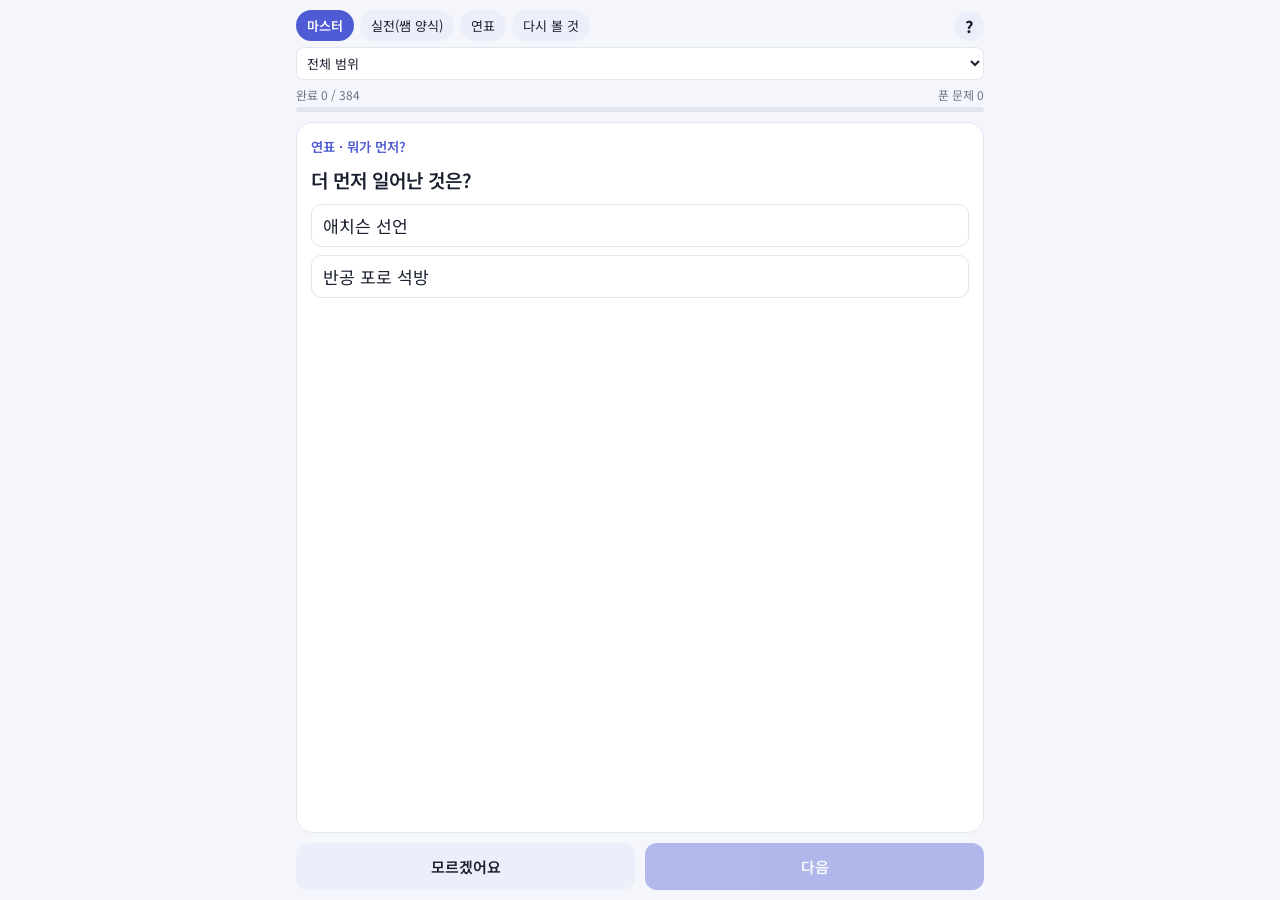
==== commit f4f18aac: "한국사 페이지: 한 번 맞히면 완료되도록 변경(틀린 것만 다시 출제) Co-Authored-By: Claude Opus 5.5 <noreply@anthropic.com> Claud" ====
--- a/history.html
+++ b/history.html
@@ -79,7 +79,7 @@
 <div id="info"><div class="box">
   <h3>사용법</h3>
   <ul>
-    <li><b>마스터</b>: 그냥 계속 누르면 돼요. 같은 내용을 O/X, 5지선다, 연표로 바꿔 가며 물어요. <b>2번 연속</b> 맞혀야 완료(초록 막대). 틀리면 몇 문제 뒤 다시 나와요.</li>
+    <li><b>마스터</b>: 그냥 계속 누르면 돼요. <b>한 번 맞히면 끝</b>(초록 막대). 모르면 "모르겠어요" 누르고 해설 읽기 → 몇 문제 뒤 다시 나오면 그때 맞히면 끝.</li>
     <li><b>실전</b>: 작년 쌤 양식(O/X 채점 점수, 몇 명, 순서 배열, 연표 구간)만 계속 나와요.</li>
     <li><b>연표</b>: "뭐가 먼저?"와 순서 문제만.</li>
     <li><b>다시 볼 것</b>: 한 번이라도 틀린 것 중 아직 완료 안 된 것.</li>
@@ -99,7 +99,7 @@
 <script>
 const D = {"units": [{"id": "u1", "name": "1910년대 무단 통치", "src": "학습지 일제-1"}, {"id": "u2", "name": "3·1 운동과 독립운동 방향", "src": "학습지 일제-1, 교과서"}, {"id": "u3", "name": "대한민국 임시 정부", "src": "학습지 일제-2"}, {"id": "u4", "name": "의열 투쟁", "src": "교과서 p.26"}, {"id": "u5", "name": "문화 통치·산미 증식 계획", "src": "학습지 일제-3"}, {"id": "u6", "name": "민족주의 사학·조선학", "src": "교과서 p.41"}, {"id": "h1", "name": "임시 정부(충칭)와 광복군", "src": "현대 학습지 1~2쪽"}, {"id": "h2", "name": "38도선·군정·모스크바 회의", "src": "현대 학습지 3쪽"}, {"id": "h3", "name": "미소공위·정읍 발언·좌우 합작", "src": "현대 학습지 4쪽"}, {"id": "h4", "name": "UN·남북 협상·5·10 총선거", "src": "현대 학습지 5~6쪽"}, {"id": "h6", "name": "6·25 전쟁", "src": "현대 학습지 9~10쪽"}, {"id": "h7", "name": "원조 경제·삼백 산업", "src": "현대 학습지 8쪽"}, {"id": "h8", "name": "이승만 정권·개헌·3·15", "src": "현대 학습지 11~12쪽"}], "S": [{"u": "u1", "s": "일제는 통감부를 조선 총독부로 바꾸고 식민 통치의 최고 기구로 삼았다.", "t": 1, "e": ""}, {"u": "u1", "s": "중추원은 조선 총독부의 자문 기구로, 친일 인사로만 구성되었다.", "t": 1, "e": ""}, {"u": "u1", "s": "헌병 경찰 제도는 군인인 헌병이 경찰을 지휘하며 한국인의 일상생활 전반까지 감시·탄압한 제도이다.", "t": 1, "e": ""}, {"u": "u1", "s": "범죄 즉결례와 조선 태형령으로 헌병 경찰은 정식 재판 없이 한국인을 즉결 처벌하고 태형을 가할 수 있었다.", "t": 1, "e": ""}, {"u": "u1", "s": "1910년대에는 관리와 교원도 제복을 입고 칼을 차 한국인에게 공포감을 주었다.", "t": 1, "e": ""}, {"u": "u1", "s": "1910년대 일제는 한국인의 언론·출판·집회·결사의 자유를 박탈하였다.", "t": 1, "e": ""}, {"u": "u1", "s": "제1차 조선 교육령(1911)은 한국인에게 보통 교육과 실업 교육만 실시하였다.", "t": 1, "e": ""}, {"u": "u1", "s": "1910년대 일제는 사립학교와 서당의 민족 교육을 탄압하였다.", "t": 1, "e": ""}, {"u": "u1", "s": "1910년대 일제는 『황성신문』, 『대한매일신보』 등을 폐간하고 대한 협회 같은 계몽 단체를 해산하였다.", "t": 1, "e": ""}, {"u": "u1", "s": "토지 조사 사업(1910~1918)의 목적은 식민 통치에 필요한 재정 확보였다.", "t": 1, "e": ""}, {"u": "u1", "s": "토지 조사 사업은 정해진 기간 안에 토지 소유자가 직접 신고하는 방식으로 진행되었다.", "t": 1, "e": ""}, {"u": "u1", "s": "토지 조사 사업으로 농민은 관습적으로 누리던 경작권을 부정당하고 기한부 계약 소작농으로 전락하였다.", "t": 1, "e": ""}, {"u": "u1", "s": "토지 조사 사업 이후 많은 농민이 화전민이 되거나 만주·연해주로 이주하였다.", "t": 1, "e": ""}, {"u": "u1", "s": "동양 척식 주식회사는 1908년 일제가 토지와 자원 수탈을 목적으로 설립한 국책 회사이다.", "t": 1, "e": ""}, {"u": "u1", "s": "회사령은 회사를 세울 때 조선 총독의 허가를 받게 한 허가제였다.", "t": 1, "e": ""}, {"u": "u1", "s": "회사령의 목적은 한국인의 기업 설립을 억제하여 민족 자본의 성장을 막는 것이었다.", "t": 1, "e": ""}, {"u": "u1", "s": "일제는 어업령·삼림령·광업령을 제정하여 경제 활동을 허가제로 바꾸었다.", "t": 1, "e": ""}, {"u": "u1", "s": "임야 조사 사업으로 많은 임야가 국유림으로 편입되었다.", "t": 1, "e": ""}, {"u": "u1", "s": "일제는 인삼 등에 대한 전매 사업으로 총독부의 재정 수입을 늘렸다.", "t": 1, "e": ""}, {"u": "u1", "s": "회사령은 회사를 세운 뒤 신고만 하면 되는 신고제였다.", "t": 0, "e": "회사령은 총독의 허가가 필요한 허가제였다. 1920년에 폐지되어 신고제로 바뀌었다."}, {"u": "u1", "s": "토지 조사 사업으로 농민의 관습적 경작권이 법으로 보장되었다.", "t": 0, "e": "오히려 농민의 경작권은 부정되고 지주의 소유권만 인정되었다."}, {"u": "u1", "s": "1910년대에는 보통 경찰 제도가 시행되었다.", "t": 0, "e": "1910년대는 헌병 경찰 제도였다. 보통 경찰제는 1920년대 문화 통치기에 시행되었다."}, {"u": "u1", "s": "제1차 조선 교육령으로 한국인에게 고등 교육 기회가 넓어졌다.", "t": 0, "e": "제1차 조선 교육령은 한국인에게 고등 교육 기회를 주지 않고 보통·실업 교육만 실시하였다."}, {"u": "u1", "s": "조선 태형령은 한국인과 일본인 모두에게 적용되었다.", "t": 0, "e": "조선 태형령은 한국인에게만 적용되었다."}, {"u": "u1", "s": "중추원은 한국인 대표가 법률을 제정하는 입법 기구였다.", "t": 0, "e": "중추원은 총독부의 자문 기구일 뿐이었다."}, {"u": "u1", "s": "토지 조사 사업은 정부가 직접 토지를 측량하므로 소유자가 신고할 필요가 없었다.", "t": 0, "e": "정해진 기간 안에 소유자가 직접 신고해야 했다(신고주의)."}, {"u": "u2", "s": "윌슨은 파리 강화 회의에서 민족 자결주의를 포함한 14개조 평화 원칙을 제시하였다.", "t": 1, "e": ""}, {"u": "u2", "s": "민족 자결주의는 승전국의 식민지에 적용되지 않았지만 약소민족의 독립운동에 영향을 주었다.", "t": 1, "e": ""}, {"u": "u2", "s": "상하이의 신한 청년당은 파리 강화 회의에 김규식을 대표로 파견하였다.", "t": 1, "e": ""}, {"u": "u2", "s": "도쿄의 유학생들은 조선 청년 독립단을 조직하여 2·8 독립 선언(1919)을 발표하였다.", "t": 1, "e": ""}, {"u": "u2", "s": "3·1 운동은 계층과 이념을 초월한 전 민족적 항일 운동이었다.", "t": 1, "e": ""}, {"u": "u2", "s": "3·1 운동을 계기로 민주 공화제에 바탕을 둔 대한민국 임시 정부가 수립되었다.", "t": 1, "e": ""}, {"u": "u2", "s": "3·1 운동 이후 일제의 통치 방식이 무단 통치에서 문화 통치로 바뀌었다.", "t": 1, "e": ""}, {"u": "u2", "s": "3·1 운동 이후 민족 운동의 주체가 학생·농민·노동자·여성 등으로 확대되었다.", "t": 1, "e": ""}, {"u": "u2", "s": "3·1 운동은 중국의 5·4 운동 등 아시아 여러 지역의 민족 운동에 영향을 주었다.", "t": 1, "e": ""}, {"u": "u2", "s": "3·1 운동으로 수감된 사람 중 가장 많은 계층은 농민(약 58.4%)이었다.", "t": 1, "e": ""}, {"u": "u2", "s": "3·1 운동은 한국인의 독립 의지를 세계에 알리고, 일제가 무력만으로 지배할 수 없음을 보여 주었다.", "t": 1, "e": ""}, {"u": "u2", "s": "김마리아는 2·8 독립 선언에 참여하였고, 귀국 후 대한민국 애국 부인회를 조직하였다.", "t": 1, "e": ""}, {"u": "u2", "s": "이승만은 외국의 원조를 받아야 독립할 수 있다며 외교 활동을 강조하였다.", "t": 1, "e": "교과서 (가) 이승만 연설(1919)."}, {"u": "u2", "s": "이동휘 등은 전쟁 외에는 독립의 방도가 없다며 독립 전쟁을 주장하였다.", "t": 1, "e": "교과서 (나) 「국무원 포고 제1호」."}, {"u": "u2", "s": "안창호는 실력이 부족해 나라를 잃었다며 실력 양성을 강조하였다.", "t": 1, "e": "교과서 (다) 안창호."}, {"u": "u2", "s": "신채호는 「조선 혁명 선언」에서 외교론과 준비론을 비판하고 민중 직접 혁명을 주장하였다.", "t": 1, "e": "교과서 (라) 신채호."}, {"u": "u2", "s": "3·1 운동으로 수감된 사람 중 가장 많은 계층은 학생·지식인이었다.", "t": 0, "e": "가장 많은 계층은 농민(58.4%)이다. 학생·지식인은 20.8%."}, {"u": "u2", "s": "민족 자결주의는 승전국의 식민지에도 적용되었다.", "t": 0, "e": "민족 자결주의는 승전국의 식민지에는 적용되지 않았다."}, {"u": "u2", "s": "2·8 독립 선언은 상하이의 신한 청년당이 발표하였다.", "t": 0, "e": "2·8 독립 선언은 도쿄 유학생들의 조선 청년 독립단이 발표하였다."}, {"u": "u2", "s": "3·1 운동은 중국 5·4 운동의 영향을 받아 일어났다.", "t": 0, "e": "반대로 3·1 운동이 5·4 운동에 영향을 주었다."}, {"u": "u2", "s": "3·1 운동 이후 일제는 문화 통치를 무단 통치로 바꾸었다.", "t": 0, "e": "무단 통치 → 문화 통치로 바뀌었다."}, {"u": "u2", "s": "신채호는 외교 활동으로 독립을 이루어야 한다고 주장하였다.", "t": 0, "e": "신채호는 외교론을 비판하고 민중 직접 혁명을 주장하였다. 외교론은 이승만."}, {"u": "u2", "s": "안창호는 전쟁 외에는 방도가 없다며 즉각적인 독립 전쟁을 주장하였다.", "t": 0, "e": "안창호는 실력 양성을 강조하였다. 독립 전쟁론은 이동휘 등."}, {"u": "u3", "s": "3·1 운동 이후 연해주에 대한 국민 의회, 상하이에 대한민국 임시 정부, 국내에 한성 정부가 수립되었다.", "t": 1, "e": ""}, {"u": "u3", "s": "대한 국민 의회 측은 무장 투쟁에 유리하다며 임시 정부를 연해주에 두자고 하였다.", "t": 1, "e": ""}, {"u": "u3", "s": "상하이 측은 교통이 편리하고 각국 공관이 있어 외교 활동에 유리하다며 상하이에 두자고 하였다.", "t": 1, "e": ""}, {"u": "u3", "s": "여러 임시 정부는 상하이에서 통합하였으며, 국내 13도 대표가 세운 한성 정부의 법통을 계승하였다.", "t": 1, "e": ""}, {"u": "u3", "s": "대한민국 임시 헌법은 3·1 운동에 건국의 정당성을 두고 인민 주권의 공화제와 삼권 분립을 표방하였다.", "t": 1, "e": ""}, {"u": "u3", "s": "통합 임시 정부는 이승만을 임시 대통령, 이동휘를 국무총리로 선출하였다.", "t": 1, "e": ""}, {"u": "u3", "s": "대한민국 임시 정부는 우리 역사상 최초의 민주 공화제 정부이다.", "t": 1, "e": ""}, {"u": "u3", "s": "연통제는 법령·공문 전파와 독립운동 자금 모집을 위해 설치한 국내 비밀 행정 조직이다.", "t": 1, "e": ""}, {"u": "u3", "s": "교통국은 정보 수집과 연락 업무를 맡은 정보 통신 기관이다.", "t": 1, "e": ""}, {"u": "u3", "s": "임시 정부는 기관지로 『독립신문』을 발간하였다.", "t": 1, "e": ""}, {"u": "u3", "s": "임시 정부는 임시 사료 편찬 위원회를 두어 『한·일 관계 사료집』과 외교 선전물을 간행하였다.", "t": 1, "e": ""}, {"u": "u3", "s": "임시 정부는 독립 공채를 발행하고 의연금을 거두어 독립운동 자금을 마련하였다.", "t": 1, "e": ""}, {"u": "u3", "s": "임시 정부의 의연금은 백산 상회와 이륭 양행을 통해 전달되었다.", "t": 1, "e": ""}, {"u": "u3", "s": "임시 정부는 파리 위원부와 미국의 구미 위원부를 두어 외교 활동을 하였다.", "t": 1, "e": ""}, {"u": "u3", "s": "임시 정부는 군무부를 두고 남만주에 광복군 사령부와 광복군 총영을 설치하였다.", "t": 1, "e": ""}, {"u": "u3", "s": "연통제와 교통국이 발각·파괴되고 외교 노선이 비판받으면서 국민 대표 회의가 열렸다.", "t": 1, "e": ""}, {"u": "u3", "s": "국민 대표 회의(1923)는 임시 정부의 노선을 재정립하고 분열된 독립운동 전선을 통일하기 위해 열렸다.", "t": 1, "e": ""}, {"u": "u3", "s": "국민 대표 회의에서 창조파는 임시 정부를 해체하고 새로운 정부를 세우자고 주장하였다.", "t": 1, "e": ""}, {"u": "u3", "s": "국민 대표 회의에서 개조파는 임시 정부를 독립운동 실정에 맞게 개편하자고 주장하였다.", "t": 1, "e": ""}, {"u": "u3", "s": "국민 대표 회의 결렬 이후 임시 정부는 1925년 이승만을 탄핵하였다.", "t": 1, "e": ""}, {"u": "u3", "s": "이승만 탄핵 후 박은식이 제2대 임시 대통령으로 선출되었다.", "t": 1, "e": ""}, {"u": "u3", "s": "임시 정부는 헌법을 개정하여 대통령제를 국무령제로 바꾸었다.", "t": 1, "e": ""}, {"u": "u3", "s": "국민 대표 회의 이후 임시 정부가 침체되자 국무령 김구는 1931년 한인 애국단을 조직하였다.", "t": 1, "e": ""}, {"u": "u3", "s": "국민 대표 회의에서 창조파는 임시 정부를 유지하며 개편하자고 주장하였다.", "t": 0, "e": "그것은 개조파. 창조파는 임시 정부 해체 후 새 정부 수립을 주장했다."}, {"u": "u3", "s": "교통국은 법령 전파와 자금 모집을 위한 국내 비밀 행정 조직이다.", "t": 0, "e": "그것은 연통제. 교통국은 정보 수집·연락 기관이다."}, {"u": "u3", "s": "통합 임시 정부는 이동휘를 임시 대통령, 이승만을 국무총리로 선출하였다.", "t": 0, "e": "이승만이 임시 대통령, 이동휘가 국무총리."}, {"u": "u3", "s": "국민 대표 회의는 1919년에 열렸다.", "t": 0, "e": "국민 대표 회의는 1923년."}, {"u": "u3", "s": "이승만 탄핵 후 김구가 제2대 임시 대통령이 되었다.", "t": 0, "e": "제2대 임시 대통령은 박은식."}, {"u": "u3", "s": "여러 임시 정부는 연해주에서 통합하였다.", "t": 0, "e": "외교에 유리한 상하이에서 통합하였다."}, {"u": "u3", "s": "임시 정부는 국무령제를 대통령제로 바꾸었다.", "t": 0, "e": "대통령제 → 국무령제로 바꾸었다."}, {"u": "u4", "s": "의열단은 1919년 11월 김원봉, 윤세주 등이 만주 지린에서 조직하였다.", "t": 1, "e": ""}, {"u": "u4", "s": "의열단은 조선 총독부 고위 관리와 친일파 처단, 수탈 기구 파괴를 목표로 하였다.", "t": 1, "e": ""}, {"u": "u4", "s": "신채호는 김원봉의 요청으로 「조선 혁명 선언」(1923)을 작성하였다.", "t": 1, "e": ""}, {"u": "u4", "s": "「조선 혁명 선언」은 민중의 직접 혁명으로 일제를 타도하자고 주장하였다.", "t": 1, "e": ""}, {"u": "u4", "s": "「조선 혁명 선언」은 의열 투쟁 때 폭탄·총과 함께 휴대한 필수품으로 '의열단 선언'이라고도 불렸다.", "t": 1, "e": ""}, {"u": "u4", "s": "1920년대 후반 의열단은 개별 폭력 투쟁의 한계를 느끼고 단원을 중국 황푸 군관 학교에 입학시켰다.", "t": 1, "e": ""}, {"u": "u4", "s": "의열단은 1930년대 중국 국민당의 지원을 받아 조선 혁명 간부 학교를 세웠다.", "t": 1, "e": ""}, {"u": "u4", "s": "의열단원 박재혁은 부산 경찰서, 최수봉은 밀양 경찰서에 폭탄을 던졌다.", "t": 1, "e": ""}, {"u": "u4", "s": "의열단원 김익상은 1921년 조선 총독부에 폭탄을 던졌다.", "t": 1, "e": ""}, {"u": "u4", "s": "의열단원 김상옥은 1923년 종로 경찰서에 폭탄을 던졌다.", "t": 1, "e": ""}, {"u": "u4", "s": "의열단원 김지섭은 1924년 도쿄 궁성에 폭탄을 던졌다.", "t": 1, "e": ""}, {"u": "u4", "s": "의열단원 나석주는 1926년 동양 척식 주식회사에 폭탄을 던졌다.", "t": 1, "e": ""}, {"u": "u4", "s": "김구는 1931년 상하이에서 한인 애국단을 조직하였다.", "t": 1, "e": ""}, {"u": "u4", "s": "한인 애국단원 이봉창은 1932년 도쿄에서 일왕이 탄 마차에 폭탄을 던졌다.", "t": 1, "e": ""}, {"u": "u4", "s": "한인 애국단원 윤봉길은 1932년 상하이 훙커우 공원의 일왕 생일 및 상하이 점령 축하 기념식장에 폭탄을 던졌다.", "t": 1, "e": ""}, {"u": "u4", "s": "윤봉길 의거 이후 중국 국민당 정부가 대한민국 임시 정부를 적극 지원하였다.", "t": 1, "e": ""}, {"u": "u4", "s": "나석주는 한인 애국단원으로 훙커우 공원에 폭탄을 던졌다.", "t": 0, "e": "나석주는 의열단원, 동양 척식 주식회사 투탄(1926). 훙커우 공원은 윤봉길."}, {"u": "u4", "s": "의열단은 김구가 상하이에서 조직하였다.", "t": 0, "e": "의열단은 김원봉 등이 만주 지린에서 조직. 김구는 한인 애국단."}, {"u": "u4", "s": "이봉창은 의열단원이다.", "t": 0, "e": "이봉창은 한인 애국단원."}, {"u": "u4", "s": "김상옥은 조선 총독부에 폭탄을 던졌다.", "t": 0, "e": "김상옥은 종로 경찰서. 총독부는 김익상."}, {"u": "u4", "s": "「조선 혁명 선언」은 박은식이 작성하였다.", "t": 0, "e": "신채호가 김원봉의 요청으로 작성."}, {"u": "u4", "s": "김지섭은 동양 척식 주식회사에 폭탄을 던졌다.", "t": 0, "e": "김지섭은 도쿄 궁성. 동척은 나석주."}, {"u": "u4", "s": "의열단은 1920년대 후반 단원을 일본 육군 사관 학교에 입학시켰다.", "t": 0, "e": "중국 황푸 군관 학교에 입학시켰다."}, {"u": "u5", "s": "일제는 3·1 운동으로 무단 통치를 이어 가기 어렵다고 판단하고, 국제 비난을 받자 문화 통치를 실시하였다.", "t": 1, "e": ""}, {"u": "u5", "s": "문화 통치기에 문관도 조선 총독에 임명될 수 있게 하였지만 실제로 문관 총독은 한 명도 없었다.", "t": 1, "e": ""}, {"u": "u5", "s": "문화 통치기에 헌병 경찰제를 보통 경찰제로 바꾸었다.", "t": 1, "e": ""}, {"u": "u5", "s": "문화 통치기에 관리·교원의 제복 착용과 한국인에게만 적용하던 태형을 폐지하였다.", "t": 1, "e": ""}, {"u": "u5", "s": "문화 통치기에 『동아일보』와 『조선일보』가 창간되고 『개벽』 등의 잡지가 발간되었다.", "t": 1, "e": ""}, {"u": "u5", "s": "제2차 조선 교육령(1922)은 보통학교 수업 연한을 4년에서 6년으로 늘렸다.", "t": 1, "e": ""}, {"u": "u5", "s": "제2차 조선 교육령은 3면 1교 정책을 내세워 보통학교를 늘렸다.", "t": 1, "e": ""}, {"u": "u5", "s": "문화 통치기 지방 제도를 바꾸어 도 평의회와 부·면 협의회를 설치하고 선거제를 시행하였다.", "t": 1, "e": ""}, {"u": "u5", "s": "문화 통치는 민족 분열을 위한 기만적인 술책이었다.", "t": 1, "e": ""}, {"u": "u5", "s": "문화 통치기에 경찰 관서와 경찰 인원이 크게 늘어 감시와 탄압이 강화되었다.", "t": 1, "e": ""}, {"u": "u5", "s": "치안 유지법은 사상과 표현의 자유를 억압하고 사회주의 운동 등 독립운동을 탄압하였다.", "t": 1, "e": ""}, {"u": "u5", "s": "문화 통치기에도 사전 검열과 기사 삭제가 일상화되었고, 민족의식을 고취하는 신문은 정간·폐간되었다.", "t": 1, "e": ""}, {"u": "u5", "s": "문화 통치기 교육 제도는 한국인 학교와 일본인 학교의 계통·명칭을 구분하고 한국인의 대학 설립을 억제하였다.", "t": 1, "e": ""}, {"u": "u5", "s": "도 평의회와 부·면 협의회는 의결 기구가 아닌 자문 기구였다.", "t": 1, "e": ""}, {"u": "u5", "s": "도 평의회 등의 선거권은 세금 납부액을 기준으로 제한되어 극히 일부 한국인만 참여하였다.", "t": 1, "e": ""}, {"u": "u5", "s": "일제는 지주·자본가·지식인 등을 포섭하여 친일 세력을 양성하였다.", "t": 1, "e": ""}, {"u": "u5", "s": "일제는 1923년 관세 역할을 하던 이입세를 폐지하여 일본 상품의 가격 경쟁력을 높였다.", "t": 1, "e": ""}, {"u": "u5", "s": "회사령 폐지의 목적은 한국인 자본가의 불만을 누그러뜨려 식민 통치 협력 세력으로 만드는 것이었다.", "t": 1, "e": ""}, {"u": "u5", "s": "회사령 폐지 이후 미쓰이·미쓰비시 등 일본 기업이 한국에 진출하였다.", "t": 1, "e": ""}, {"u": "u5", "s": "산미 증식 계획의 배경은 일본의 공업화로 도시 인구가 늘어 쌀이 부족해진 것이다.", "t": 1, "e": ""}, {"u": "u5", "s": "산미 증식 계획의 목적은 일본 내 식량 문제 해결이었다.", "t": 1, "e": ""}, {"u": "u5", "s": "산미 증식 계획은 수리 시설 확충, 토지 개량·개간, 품종 개량, 비료 사용 확대로 쌀 생산을 늘리려 하였다.", "t": 1, "e": ""}, {"u": "u5", "s": "산미 증식 계획으로 쌀 생산은 늘었으나 더 많은 쌀이 일본으로 가 한국인의 식량 사정은 나빠졌다.", "t": 1, "e": ""}, {"u": "u5", "s": "산미 증식 계획 이후 부족한 식량을 보충하려고 만주에서 조·수수·콩 등을 수입하였다.", "t": 1, "e": ""}, {"u": "u5", "s": "산미 증식 계획에서 농민은 수리 조합비, 빌린 농자금, 비룟값 등을 부담하였다.", "t": 1, "e": ""}, {"u": "u5", "s": "산미 증식 계획에서 일제의 의도는 지주를 일본의 협력자로 만드는 것이었다.", "t": 1, "e": ""}, {"u": "u5", "s": "문화 통치기에 문관 출신 조선 총독이 여러 명 임명되었다.", "t": 0, "e": "문관 임명 규정만 만들었을 뿐 문관 총독은 한 명도 없었다."}, {"u": "u5", "s": "제2차 조선 교육령은 보통학교 수업 연한을 6년에서 4년으로 줄였다.", "t": 0, "e": "4년 → 6년으로 늘렸다."}, {"u": "u5", "s": "도 평의회와 부·면 협의회는 의결권을 가진 기구였다.", "t": 0, "e": "의결 기구가 아닌 자문 기구였다."}, {"u": "u5", "s": "문화 통치기에는 경찰 인원이 크게 줄었다.", "t": 0, "e": "경찰 관서와 인원이 오히려 크게 늘었다."}, {"u": "u5", "s": "산미 증식 계획으로 한국인의 식량 사정이 좋아졌다.", "t": 0, "e": "쌀이 일본으로 빠져나가 식량 사정이 악화되었다."}, {"u": "u5", "s": "문화 통치기에는 언론에 대한 검열이 사라졌다.", "t": 0, "e": "사전 검열과 기사 삭제가 일상화되었다."}, {"u": "u5", "s": "산미 증식 계획의 비용은 주로 일본 정부와 지주가 부담하였다.", "t": 0, "e": "수리 조합비·비룟값 등 비용이 농민에게 전가되었다."}, {"u": "u5", "s": "1923년 일제는 이입세를 새로 만들어 일본 상품을 막았다.", "t": 0, "e": "이입세를 폐지하여 일본 상품의 가격 경쟁력을 높였다."}, {"u": "u6", "s": "역사학자들은 역사 연구와 저술을 통해 일제 식민 사관의 논리를 비판하였다.", "t": 1, "e": ""}, {"u": "u6", "s": "박은식은 '국혼'을 강조하며 『한국통사』, 『한국독립운동지혈사』를 저술하였다.", "t": 1, "e": ""}, {"u": "u6", "s": "신채호는 고대사 연구에 주력하여 『조선사연구초』, 『조선상고사』를 저술하였다.", "t": 1, "e": ""}, {"u": "u6", "s": "민족주의 사학의 흐름은 1930년대 이후 정인보·안재홍·문일평 등의 조선학 운동으로 이어졌다.", "t": 1, "e": ""}, {"u": "u6", "s": "조선학 운동은 1934년 정약용 서거 99주년을 기념하며 시작되었다.", "t": 1, "e": ""}, {"u": "u6", "s": "정인보와 안재홍은 1938년 정약용의 저서를 모아 『여유당전서』를 간행하였다.", "t": 1, "e": ""}, {"u": "u6", "s": "정인보는 '오천 년간 조선의 얼'을 강조하였다.", "t": 1, "e": ""}, {"u": "u6", "s": "백남운은 마르크스의 유물 사관을 바탕으로 사회 경제 사학을 내세웠다.", "t": 1, "e": ""}, {"u": "u6", "s": "백남운은 『조선사회경제사』를 펴내 식민 사학의 정체성론을 비판하였다.", "t": 1, "e": ""}, {"u": "u6", "s": "백남운은 한국사도 세계사적 발전 과정과 같은 역사적 경험을 갖고 있다고 강조하였다.", "t": 1, "e": ""}, {"u": "u6", "s": "실증주의 사학자들은 진단 학회를 만들고 『진단 학보』를 발행하였다.", "t": 1, "e": ""}, {"u": "u6", "s": "실증주의 사학은 문헌 고증으로 사실만 서술하려 하였지만 식민지 현실과는 거리를 두었다.", "t": 1, "e": ""}, {"u": "u6", "s": "백남운은 '국혼'을 강조하였다.", "t": 0, "e": "'국혼'은 박은식. 백남운은 유물 사관에 입각한 사회 경제 사학."}, {"u": "u6", "s": "신채호는 『조선사회경제사』를 저술하였다.", "t": 0, "e": "『조선사회경제사』는 백남운."}, {"u": "u6", "s": "진단 학회는 유물 사관으로 정체성론을 비판하였다.", "t": 0, "e": "진단 학회는 실증주의 사학. 유물 사관은 백남운."}, {"u": "u6", "s": "정인보는 『한국통사』를 저술하였다.", "t": 0, "e": "『한국통사』는 박은식."}, {"u": "u6", "s": "『여유당전서』는 박은식과 신채호가 간행하였다.", "t": 0, "e": "정인보와 안재홍이 1938년 간행."}, {"u": "u6", "s": "실증주의 사학은 식민지 현실 비판에 가장 적극적이었다.", "t": 0, "e": "실증주의 사학은 식민지 현실과 거리를 두었다."}, {"u": "h1", "s": "대한민국 임시 정부는 갈등 심화와 일본의 상하이 점령 등으로 상하이를 떠나 약 10년 동안 이동하였다.", "t": 1, "e": ""}, {"u": "h1", "s": "떠돌이 생활 속에서 마지막까지 임시 정부를 지킨 인물은 김구이다.", "t": 1, "e": ""}, {"u": "h1", "s": "임시 정부는 1940년 충칭에 도착하여 중국 정부의 경제적·군사적 지원을 받기 시작하였다.", "t": 1, "e": ""}, {"u": "h1", "s": "충칭 임시 정부는 분열 극복을 위해 김구를 주석으로 선출하고 전권을 부여하였다(주석 체제).", "t": 1, "e": ""}, {"u": "h1", "s": "임시 정부는 공식적으로 대일본 선전 포고를 발표하였다.", "t": 1, "e": ""}, {"u": "h1", "s": "임시 정부의 공식 군대는 한국광복군이다.", "t": 1, "e": ""}, {"u": "h1", "s": "한국광복군은 1940년 9월 17일 충칭에서 지청천을 총사령관으로 창설되었다.", "t": 1, "e": ""}, {"u": "h1", "s": "지청천은 한국 독립당의 군대인 한국 독립군을 이끌고 대전자령 전투 등 무장 투쟁을 전개하였다.", "t": 1, "e": ""}, {"u": "h1", "s": "한국광복군은 영국군과 연합 작전을 펼치기 위해 인도·미얀마 전선에 파견되었다.", "t": 1, "e": ""}, {"u": "h1", "s": "인도·미얀마 전선에서 광복군은 일본군 포로 심문, 작전 수립 등을 맡았다.", "t": 1, "e": ""}, {"u": "h1", "s": "한국광복군은 미국 전략 정보국(OSS)과 함께 국내 진공 작전을 계획하였다.", "t": 1, "e": ""}, {"u": "h1", "s": "국내 진공 작전은 8월 20일 출동 계획이었으나 8월 15일 일본이 항복하여 실현되지 못하였다.", "t": 1, "e": ""}, {"u": "h1", "s": "김구는 일본의 항복 소식에 \"하늘이 무너지는 듯한 일\"이라며 국내 진공 작전이 무산된 것을 안타까워하였다.", "t": 1, "e": ""}, {"u": "h1", "s": "대한민국 헌법 전문은 3·1 운동으로 건립된 대한민국 임시 정부의 법통을 계승한다고 밝혔다.", "t": 1, "e": ""}, {"u": "h1", "s": "한국광복군은 미국군과 연합하여 인도·미얀마 전선에 투입되었다.", "t": 0, "e": "인도·미얀마 전선은 영국군과의 연합 작전. 미국(OSS)과는 국내 진공 작전."}, {"u": "h1", "s": "국내 진공 작전이 실행되어 광복군이 서울에 진입하였다.", "t": 0, "e": "8월 15일 일본이 먼저 항복해 실현되지 못하였다."}, {"u": "h1", "s": "한국광복군은 청산리에서 일본군을 물리쳤다.", "t": 0, "e": "청산리 전투(1920)는 북로 군정서 등. 광복군은 1940년 창설."}, {"u": "h1", "s": "한국광복군은 1940년 상하이에서 창설되었다.", "t": 0, "e": "충칭에서 창설되었다."}, {"u": "h1", "s": "국내 진공 작전은 영국군과 함께 계획하였다.", "t": 0, "e": "미국 전략 정보국(OSS)과 함께 계획하였다."}, {"u": "h1", "s": "충칭 임시 정부는 이승만을 주석으로 선출하였다.", "t": 0, "e": "김구를 주석으로 선출하였다."}, {"u": "h1", "s": "한국광복군 총사령관은 김원봉이다.", "t": 0, "e": "총사령관은 지청천."}, {"u": "h2", "s": "미국과 소련은 소련군은 북→남, 미군은 남→북으로 진격하는 협동 작전을 계획하였다.", "t": 1, "e": ""}, {"u": "h2", "s": "1945년 8월 6일·9일 원폭 투하 후 8월 15일 일본이 예상보다 빨리 항복하였다.", "t": 1, "e": ""}, {"u": "h2", "s": "38도선 설정 후 소련 군대는 38도선 이북 지역을 빠르게 장악하고 소련 군정을 세웠다.", "t": 1, "e": ""}, {"u": "h2", "s": "소련 군정은 간접 통치 방식을 택하였다.", "t": 1, "e": ""}, {"u": "h2", "s": "소련 군정은 북한 주민이 스스로 다스리도록 한다며 각 지역에 인민 위원회를 조직하게 하였다.", "t": 1, "e": ""}, {"u": "h2", "s": "인민 위원회에는 공산주의자만 가입할 수 있었고, 인민 위원회 위원장은 김일성이었다.", "t": 1, "e": ""}, {"u": "h2", "s": "미 군정은 직접 통치 방식을 택하였다.", "t": 1, "e": ""}, {"u": "h2", "s": "미 군정은 남한에서 한국인이 조직한 모든 정치 조직과 단체를 인정하지 않았다.", "t": 1, "e": ""}, {"u": "h2", "s": "미 군정은 대한민국 임시 정부도 그 자격과 역할을 인정하지 않았다.", "t": 1, "e": ""}, {"u": "h2", "s": "맥아더 포고령 1호는 38도 이남 조선의 통치 권한을 당분간 미군이 행사한다고 하였다.", "t": 1, "e": ""}, {"u": "h2", "s": "맥아더 포고령 1호 제2조에 따라 일제 시기 공공 기관 직원(친일파)이 업무를 계속하였다.", "t": 1, "e": ""}, {"u": "h2", "s": "모스크바 3국 외무 장관 회의에는 미국, 소련, 영국이 참여하였다.", "t": 1, "e": ""}, {"u": "h2", "s": "모스크바 회의는 한국에 임시 민주 정부 수립, 미·소 공동 위원회 개최, 최대 5년 신탁 통치를 결정하였다.", "t": 1, "e": ""}, {"u": "h2", "s": "당시 한국인들은 신탁 통치가 아니라 즉각적인 통일 국가 수립을 원하였다.", "t": 1, "e": ""}, {"u": "h2", "s": "신탁 통치 소식에 처음에는 우익과 좌익이 모두 반탁 운동을 전개하였다.", "t": 1, "e": ""}, {"u": "h2", "s": "소련의 지시 이후 좌익은 찬탁 운동으로 돌아섰고, 남한 내 좌우 갈등이 더욱 심해졌다.", "t": 1, "e": ""}, {"u": "h2", "s": "우익의 반탁 운동에는 김구·김규식, 좌익에는 박헌영이 대표적이다.", "t": 1, "e": ""}, {"u": "h2", "s": "미 군정은 간접 통치, 소련 군정은 직접 통치를 하였다.", "t": 0, "e": "반대. 미 군정은 직접 통치, 소련 군정은 간접 통치."}, {"u": "h2", "s": "미 군정은 대한민국 임시 정부를 정식 정부로 인정하였다.", "t": 0, "e": "미 군정은 임시 정부를 인정하지 않았다."}, {"u": "h2", "s": "모스크바 3국 외무 장관 회의에는 미국, 소련, 중국이 참여하였다.", "t": 0, "e": "미국, 소련, 영국."}, {"u": "h2", "s": "모스크바 회의는 최대 10년의 신탁 통치를 결정하였다.", "t": 0, "e": "최대 5년."}, {"u": "h2", "s": "소련의 지시 이후 우익이 찬탁 운동으로 돌아섰다.", "t": 0, "e": "찬탁으로 돌아선 것은 좌익."}, {"u": "h2", "s": "인민 위원회에는 자본주의 세력도 자유롭게 참여할 수 있었다.", "t": 0, "e": "공산주의자만 가입할 수 있었다."}, {"u": "h2", "s": "맥아더 포고령 1호로 친일 관리들이 모두 해임되었다.", "t": 0, "e": "제2조로 기존 직원들이 업무를 계속하였다."}, {"u": "h3", "s": "1차 미소 공동 위원회는 한반도 통일 정부 수립을 논의하였으나 미·소 갈등으로 결렬되었다.", "t": 1, "e": ""}, {"u": "h3", "s": "이승만은 1946년 6월 3일 정읍 발언에서 남한만이라도 임시 정부를 조직하자고 주장하였다.", "t": 1, "e": ""}, {"u": "h3", "s": "정읍 발언은 사실상 남한 단독 정부 수립을 요구한 것이었다.", "t": 1, "e": ""}, {"u": "h3", "s": "여운형, 김규식 등은 좌우 합작 위원회를 조직하였다.", "t": 1, "e": ""}, {"u": "h3", "s": "좌우 합작 위원회는 미소 공동 위원회 결렬과 이승만의 정읍 발언을 배경으로 조직되었다.", "t": 1, "e": ""}, {"u": "h3", "s": "좌우 합작 위원회는 1946년 10월 좌우 합작 7원칙을 발표하였다.", "t": 1, "e": ""}, {"u": "h3", "s": "여운형은 조선 건국 준비 위원회를 이끈 좌익 계열 인물이다.", "t": 1, "e": ""}, {"u": "h3", "s": "김규식은 대한민국 임시 정부 부주석 출신의 우익 계열 인물이다.", "t": 1, "e": ""}, {"u": "h3", "s": "극렬한 대립 속에 여운형이 암살되어 좌우 합작은 실패하였다.", "t": 1, "e": ""}, {"u": "h3", "s": "2차 미소 공동 위원회도 실패하자 미국은 한반도 문제를 UN으로 넘겼다.", "t": 1, "e": ""}, {"u": "h3", "s": "정읍 발언은 김구가 하였다.", "t": 0, "e": "정읍 발언은 이승만(1946.6.3)."}, {"u": "h3", "s": "좌우 합작 7원칙은 이승만과 박헌영이 발표하였다.", "t": 0, "e": "여운형·김규식 등의 좌우 합작 위원회가 발표."}, {"u": "h3", "s": "여운형은 대한민국 임시 정부 부주석 출신의 우익 인물이다.", "t": 0, "e": "여운형은 조선 건국 준비 위원회, 좌익. 임시 정부 부주석은 김규식."}, {"u": "h3", "s": "좌우 합작 위원회는 남북 협상을 주도하였다.", "t": 0, "e": "남북 협상은 1948년 김구·김규식이 김일성과 진행."}, {"u": "h3", "s": "2차 미소 공동 위원회에서 통일 정부 수립에 합의하였다.", "t": 0, "e": "2차 미소 공위도 실패하여 한국 문제가 UN으로 넘어갔다."}, {"u": "h3", "s": "좌우 합작 위원회는 신탁 통치 반대 운동을 위해 만들어졌다.", "t": 0, "e": "좌익과 우익의 갈등을 통합해 통일 정부를 세우려는 활동이었다."}, {"u": "h4", "s": "UN 총회는 남북한 전 지역 총선거로 인구 비례에 따라 국회의원을 뽑아 통일 정부를 세우기로 결정하였다.", "t": 1, "e": ""}, {"u": "h4", "s": "UN 총회 결정에서 국회의원은 인구 비례로 북한 100명, 남한 200명이 배정되었다.", "t": 1, "e": ""}, {"u": "h4", "s": "UN은 남북한 총선거를 감시하기 위해 유엔 임시 위원단을 파견하였다.", "t": 1, "e": ""}, {"u": "h4", "s": "북한과 소련은 UN 결정을 거부하고 유엔 임시 위원단의 북한 입국을 막았다.", "t": 1, "e": ""}, {"u": "h4", "s": "UN 소총회는 선거가 가능한 지역(남한)에서만 총선거를 실시하기로 결의하였다.", "t": 1, "e": ""}, {"u": "h4", "s": "UN 소총회 결의는 사실상 남북한 정부를 따로 세우는 분단을 의미하였다.", "t": 1, "e": ""}, {"u": "h4", "s": "이승만은 남한만의 단선단정에 찬성하였다.", "t": 1, "e": ""}, {"u": "h4", "s": "김구는 단선단정에 반대하고 끝까지 통일 정부 수립을 주장하였다.", "t": 1, "e": ""}, {"u": "h4", "s": "김구는 「3천만 동포에게 읍고함」에서 38도선을 베고 쓰러질지언정 단독 정부 수립에 협력하지 않겠다고 하였다.", "t": 1, "e": ""}, {"u": "h4", "s": "1948년 4월 김구와 김규식은 38도선을 넘어 김일성과 남북 협상을 하였다.", "t": 1, "e": ""}, {"u": "h4", "s": "5·10 총선거는 1948년 5월 10일 남한에서만 실시된 단독 선거이다.", "t": 1, "e": ""}, {"u": "h4", "s": "5·10 총선거는 헌법을 제정할 국회의원을 뽑는 선거였다.", "t": 1, "e": ""}, {"u": "h4", "s": "5·10 총선거는 유엔 임시 위원단의 감시 아래 진행되었다.", "t": 1, "e": ""}, {"u": "h4", "s": "5·10 총선거는 보통·직접·평등·비밀의 4대 원칙에 따른 우리나라 최초의 민주적 선거였다.", "t": 1, "e": ""}, {"u": "h4", "s": "김구 등 통일 정부를 주장한 인물들은 5·10 총선거에 출마하지 않았다.", "t": 1, "e": ""}, {"u": "h4", "s": "제주 4·3 사건은 남한 단독 선거에 반대하는 공산주의자들의 봉기에서 시작되었다.", "t": 1, "e": ""}, {"u": "h4", "s": "제주 4·3 사건 진압 과정에서 무고한 제주도민이 많이 희생되었다(약 2만 5천~3만 명).", "t": 1, "e": ""}, {"u": "h4", "s": "제주도 2개 선거구는 선거가 진행되지 못해 5·10 총선거로 198명의 국회의원이 선출되었다.", "t": 1, "e": ""}, {"u": "h4", "s": "5·10 총선거로 선출된 제헌 국회의원의 임기는 2년이었다.", "t": 1, "e": ""}, {"u": "h4", "s": "제헌 국회는 헌법을 제정하여 1948년 7월 17일 공포하였다(제헌절).", "t": 1, "e": ""}, {"u": "h4", "s": "제헌 헌법은 대통령 임기 4년, 1차 중임 허용, 국회의원이 선출하는 간선제였다.", "t": 1, "e": ""}, {"u": "h4", "s": "1948년 7월 20일 국회에서 이승만이 초대 대통령으로 선출되었다.", "t": 1, "e": ""}, {"u": "h4", "s": "1948년 8월 15일 대한민국 정부 수립이 선포되고 미 군정은 종식되었다.", "t": 1, "e": ""}, {"u": "h4", "s": "5·10 총선거로 북한 지역 100명을 포함해 300명의 국회의원이 선출되었다.", "t": 0, "e": "남한에서만 실시되었고 198명이 선출되었다."}, {"u": "h4", "s": "김구는 5·10 총선거에 출마하여 제헌 국회의원이 되었다.", "t": 0, "e": "김구는 단선단정에 반대하여 불참하였다."}, {"u": "h4", "s": "제헌 헌법은 대통령을 국민이 직접 뽑는 직선제였다.", "t": 0, "e": "제헌 헌법은 국회에서 뽑는 간선제. 직선제는 1952년 발췌 개헌."}, {"u": "h4", "s": "제헌 국회의원의 임기는 4년이었다.", "t": 0, "e": "제헌 국회의원 임기는 2년."}, {"u": "h4", "s": "남북 협상은 이승만과 김일성이 진행하였다.", "t": 0, "e": "남북 협상은 김구·김규식과 김일성. 이승만은 단독 정부 찬성."}, {"u": "h4", "s": "UN 소총회는 남북한 전 지역 총선거를 결의하였다.", "t": 0, "e": "소총회는 선거 가능한 지역(남한)에서만 총선거를 결의."}, {"u": "h4", "s": "이승만은 남한만의 단독 선거에 끝까지 반대하였다.", "t": 0, "e": "단독 선거에 반대한 것은 김구. 이승만은 찬성."}, {"u": "h4", "s": "대한민국 정부 수립은 1948년 7월 17일에 선포되었다.", "t": 0, "e": "7월 17일은 헌법 공포(제헌절). 정부 수립 선포는 8월 15일."}, {"u": "h6", "s": "북한은 같은 공산 국가인 소련(무기)과 중국(병력)에게서 지원을 약속받았다.", "t": 1, "e": ""}, {"u": "h6", "s": "전쟁 직전 북한은 전차·전투기 등 군사력에서 남한보다 압도적으로 강하였다.", "t": 1, "e": ""}, {"u": "h6", "s": "1950년 1월 미국 국무장관 애치슨은 미국의 극동 방위선(애치슨 라인)을 발표하였다.", "t": 1, "e": ""}, {"u": "h6", "s": "애치슨 라인에서 남한이 제외되어 김일성은 미국이 남한을 돕지 않을 것이라고 판단하였다.", "t": 1, "e": ""}, {"u": "h6", "s": "1950년 6월 25일 북한군은 38도선 전역을 돌파하여 남침하였다.", "t": 1, "e": ""}, {"u": "h6", "s": "북한군은 3일 만에 서울을 점령하였고, 정부는 부산을 임시 수도로 삼았다.", "t": 1, "e": ""}, {"u": "h6", "s": "국군은 낙동강 방어선을 형성하였다(북한군 최대 남진선).", "t": 1, "e": ""}, {"u": "h6", "s": "UN은 남한을 돕기 위해 16개국의 UN군 파견을 결정하였다.", "t": 1, "e": ""}, {"u": "h6", "s": "6·25 전쟁 중 한국군의 작전권이 UN군에 이관되었다.", "t": 1, "e": ""}, {"u": "h6", "s": "UN군 총사령관 맥아더는 인천 상륙 작전으로 서울을 수복하였다.", "t": 1, "e": ""}, {"u": "h6", "s": "UN군은 38도선을 넘어 평양을 점령하고 압록강 유역까지 진출하였다.", "t": 1, "e": ""}, {"u": "h6", "s": "중국군(중공군)이 개입하자 국군과 UN군은 흥남 철수 작전을 벌였다.", "t": 1, "e": ""}, {"u": "h6", "s": "중국군의 공세로 1·4 후퇴가 일어나 서울이 다시 점령되었다.", "t": 1, "e": ""}, {"u": "h6", "s": "서울 재탈환 이후 전선은 38도선 부근에서 고착되었다.", "t": 1, "e": ""}, {"u": "h6", "s": "1951년부터 양측의 휴전 회담이 본격적으로 진행되었다.", "t": 1, "e": ""}, {"u": "h6", "s": "휴전 회담에는 공산 측은 북한·중국, 자본주의 측은 UN(미국)이 대표로 참여하였다.", "t": 1, "e": ""}, {"u": "h6", "s": "휴전선 설정 문제에서 공산 측은 38도선, UN 측은 현재의 전선을 주장하였다.", "t": 1, "e": ""}, {"u": "h6", "s": "휴전선은 결국 당시의 전선(군사 분계선)으로 결정되었다.", "t": 1, "e": ""}, {"u": "h6", "s": "포로 송환 문제에서 공산 측은 강제 송환, UN 측은 자유 송환을 주장하였다.", "t": 1, "e": ""}, {"u": "h6", "s": "포로 송환은 결국 자유 송환으로 결정되었다.", "t": 1, "e": ""}, {"u": "h6", "s": "이승만은 휴전에 반대하여 1953년 6월 18일 반공 포로를 임의로 석방하였다.", "t": 1, "e": ""}, {"u": "h6", "s": "미국은 이승만과 한미 상호 방위 조약을 체결하여 남한 방어를 약속하였다.", "t": 1, "e": ""}, {"u": "h6", "s": "1953년 7월 27일 휴전 협정이 체결되었다.", "t": 1, "e": ""}, {"u": "h6", "s": "6·25 전쟁으로 수많은 전쟁고아와 이산가족이 생겼다.", "t": 1, "e": ""}, {"u": "h6", "s": "6·25 전쟁 이후 남북한의 적대감이 커지고, 남한에서는 미국, 북한에서는 소련·중국의 영향력이 커졌다.", "t": 1, "e": ""}, {"u": "h6", "s": "애치슨 라인에 남한이 포함되어 있었다.", "t": 0, "e": "남한은 애치슨 라인에서 제외되었다."}, {"u": "h6", "s": "북한은 중국에게서 무기를, 소련에게서 병력을 지원받았다.", "t": 0, "e": "소련이 무기, 중국이 병력."}, {"u": "h6", "s": "이승만은 휴전에 적극 찬성하였다.", "t": 0, "e": "이승만은 휴전에 반대하여 반공 포로를 석방하였다."}, {"u": "h6", "s": "포로 송환은 강제 송환으로 결정되었다.", "t": 0, "e": "자유 송환으로 결정."}, {"u": "h6", "s": "휴전선은 38도선으로 결정되었다.", "t": 0, "e": "당시의 전선(군사 분계선)으로 결정."}, {"u": "h6", "s": "인천 상륙 작전은 1·4 후퇴 이후에 일어났다.", "t": 0, "e": "인천 상륙 작전(1950.9) → 중국군 개입 → 1·4 후퇴(1951)."}, {"u": "h6", "s": "6·25 전쟁 때 임시 수도는 대구였다.", "t": 0, "e": "임시 수도는 부산."}, {"u": "h7", "s": "6·25 전쟁으로 공장과 농토가 파괴되어 생필품과 식량이 크게 부족하였다.", "t": 1, "e": ""}, {"u": "h7", "s": "원조 경제는 6·25 전쟁 이후 미국의 원조를 바탕으로 경제를 일으킨 것이다.", "t": 1, "e": ""}, {"u": "h7", "s": "미국의 원조는 면화·설탕(사탕수수)·밀 등 소비재 원료 중심이었다.", "t": 1, "e": ""}, {"u": "h7", "s": "원조 물자를 가공하는 제분·제당·면방직의 삼백 산업이 발전하였다.", "t": 1, "e": ""}, {"u": "h7", "s": "원조 경제는 소비재 산업, 경공업 중심이었다.", "t": 1, "e": ""}, {"u": "h7", "s": "미국 원조는 극심했던 식량 문제를 해결하는 데 도움이 되었다.", "t": 1, "e": ""}, {"u": "h7", "s": "원조 물자는 특정 소수 기업에 독점적으로 배당되어 독점 대기업(재벌) 형성의 시작이 되었다.", "t": 1, "e": ""}, {"u": "h7", "s": "미국산 면·밀이 대량으로 들어오면서 국내 면·밀 가격이 폭락하였다.", "t": 1, "e": ""}, {"u": "h7", "s": "원조 농산물 유입으로 국내 농산물 가격이 크게 떨어져 농촌 경제가 어려워졌다.", "t": 1, "e": ""}, {"u": "h7", "s": "원조 경제는 중화학 공업 중심이었다.", "t": 0, "e": "원조 경제는 소비재 산업·경공업 중심."}, {"u": "h7", "s": "원조 물자는 모든 회사와 공장에 공평하게 분배되었다.", "t": 0, "e": "특정 소수 기업에 독점적으로 배당되었다."}, {"u": "h7", "s": "삼백 산업은 철강·조선·자동차 산업을 말한다.", "t": 0, "e": "삼백 산업은 제분·제당·면방직."}, {"u": "h7", "s": "원조 농산물 유입으로 국내 밀과 면 가격이 크게 올랐다.", "t": 0, "e": "오히려 가격이 폭락하였다."}, {"u": "h8", "s": "제헌 헌법에 따라 1948년 국회의원들이 국회에서 이승만을 초대 대통령으로 선출하였다.", "t": 1, "e": ""}, {"u": "h8", "s": "1950년 5월 2대 국회의원 선거에서 반이승만 세력이 대거 당선되었다.", "t": 1, "e": ""}, {"u": "h8", "s": "간선제로는 재선이 어려워지자 이승만은 대통령 선출 방식을 직선제로 바꾸려 하였다.", "t": 1, "e": ""}, {"u": "h8", "s": "이승만은 세력 결집을 위해 자유당을 창당하였다.", "t": 1, "e": ""}, {"u": "h8", "s": "1952년 부산 정치 파동 속에서 직선제를 담은 1차 개헌(발췌 개헌)이 통과되었다.", "t": 1, "e": ""}, {"u": "h8", "s": "1952년 2대 대통령 선거는 우리 역사상 최초의 직선제 대통령 선거였다.", "t": 1, "e": ""}, {"u": "h8", "s": "이승만은 2대 대통령 선거에서 74.61%의 득표율로 당선되었다.", "t": 1, "e": ""}, {"u": "h8", "s": "제헌 헌법상 대통령 임기는 4년, 1차 중임만 허용되어 이승만은 3대 대통령에 출마할 수 없었다.", "t": 1, "e": ""}, {"u": "h8", "s": "2차 개헌은 초대 대통령에 한해 중임 제한을 없애는 내용이었다(1954).", "t": 1, "e": ""}, {"u": "h8", "s": "2차 개헌안은 203명의 2/3인 136표가 필요했으나 135표로 부결되었다.", "t": 1, "e": ""}, {"u": "h8", "s": "자유당은 203명의 2/3가 135.333…이므로 반올림하면 135명이라며 개헌안을 통과시켰다(사사오입 개헌).", "t": 1, "e": ""}, {"u": "h8", "s": "사사오입 개헌 이후 반대 세력이 결집하여 민주당을 창당하였다.", "t": 1, "e": ""}, {"u": "h8", "s": "1956년 3대 대통령 선거에서 이승만이 당선되었고, 진보당 조봉암이 예상보다 많은 표를 얻었다.", "t": 1, "e": ""}, {"u": "h8", "s": "3대 대통령 선거 당시 후보는 자유당 이승만, 민주당 신익희, 진보당 조봉암이었다.", "t": 1, "e": ""}, {"u": "h8", "s": "이승만 정권은 위협이 되던 진보당 사람들을 간첩으로 몰아 사형하였다(진보당 사건).", "t": 1, "e": ""}, {"u": "h8", "s": "1960년 4대 대통령 선거 직전 민주당 후보 조병옥이 갑자기 사망하였다.", "t": 1, "e": ""}, {"u": "h8", "s": "당시 헌법상 대통령이 죽으면 부통령이 권력을 승계하므로 부통령 선거가 중요하였다.", "t": 1, "e": ""}, {"u": "h8", "s": "이승만은 후계자 이기붕을 부통령에 당선시키려고 대대적인 부정 선거를 저질렀다(3·15 부정 선거).", "t": 1, "e": ""}, {"u": "h8", "s": "3·15 부정 선거에 대한 국민 저항으로 4·19 혁명이 일어났다.", "t": 1, "e": ""}, {"u": "h8", "s": "4·19 혁명으로 이승만은 하와이로 망명하고 이기붕은 자살하여 자유당 정권이 붕괴하였다.", "t": 1, "e": ""}, {"u": "h8", "s": "발췌 개헌은 대통령 간선제를 도입하였다.", "t": 0, "e": "발췌 개헌은 간선제를 직선제로 바꾸었다."}, {"u": "h8", "s": "사사오입 개헌은 1952년 부산 정치 파동 때 통과되었다.", "t": 0, "e": "1952년은 발췌 개헌. 사사오입 개헌은 1954년."}, {"u": "h8", "s": "1956년 3대 대통령 선거에서 조봉암이 당선되었다.", "t": 0, "e": "이승만이 당선. 조봉암은 많은 표를 얻었다."}, {"u": "h8", "s": "3·15 부정 선거로 장면이 부통령에 당선되었다.", "t": 0, "e": "부정 선거로 이기붕이 부통령에 당선되었다."}, {"u": "h8", "s": "진보당 사건으로 사형된 인물은 신익희이다.", "t": 0, "e": "진보당 사건은 조봉암 등 진보당 인물."}, {"u": "h8", "s": "2대 대통령 선거는 국회에서 대통령을 뽑았다.", "t": 0, "e": "2대 대선은 최초의 직선제."}, {"u": "h8", "s": "1950년 2대 국회의원 선거에서 이승만 지지 세력이 압승하였다.", "t": 0, "e": "반이승만 세력이 대거 당선되었다."}], "M": [{"u": "u1", "q": "다음 정책이 시행된 시기의 사실로 옳은 것은?\n「회사를 세울 때 총독의 허가를 받게 하고, 총독의 명령만으로 회사를 해산할 수 있다.」", "c": ["헌병 경찰이 즉결 처분으로 태형을 가하였다.", "보통 경찰제가 시행되었다.", "『동아일보』와 『조선일보』가 창간되었다.", "산미 증식 계획이 시행되었다.", "도 평의회가 설치되었다."], "e": "회사령(1910) = 1910년대 무단 통치기. 나머지는 1920년대 문화 통치기."}, {"u": "u1", "q": "밑줄 친 '이 사업'에 대한 설명으로 옳은 것은?\n「총독부에서 실시하는 이 사업은 단순히 토지 소유권 및 가격, 지형 등을 조사하기 위한 것이라 하지만… 우리의 토지가 모두 일본인의 손으로 넘어갈 수도 있으므로 정신을 단단히 가지고 있어야 한다.」", "c": ["기한 내 소유자가 직접 신고하는 방식이었다.", "농민의 경작권을 법으로 보장하였다.", "1920년대 문화 통치기에 시작되었다.", "쌀 생산을 늘리기 위해 수리 시설을 확충하였다.", "회사 설립을 허가제로 바꾸었다."], "e": "토지 조사 사업(1910~1918): 신고주의, 경작권 부정. 작년 6번 문제 유형."}, {"u": "u2", "q": "다음 자료가 발표된 이후의 사실로 옳은 것은?\n「오등은 자에 아 조선의 독립국임과 조선인의 자주민임을 선언하노라.」", "c": ["일제가 통치 방식을 문화 통치로 바꾸었다.", "조선 태형령이 제정되었다.", "회사령이 공포되었다.", "토지 조사 사업이 시작되었다.", "제1차 조선 교육령이 공포되었다."], "e": "기미 독립 선언서(3·1 운동, 1919). 이후 문화 통치. 나머지는 1910년대 초."}, {"u": "u2", "q": "다음 주장을 한 인물은?\n「독립이라는 목표를 이루기 위해서는 전쟁 외에는 다른 방도가 없습니다. 지금 필요한 것은 피를 흘릴 수 있는 용맹한 희생정신입니다.」", "c": ["이동휘", "이승만", "안창호", "신채호", "박은식"], "e": "교과서 (나) 「국무원 포고 제1호」 이동휘 외 → 독립 전쟁론."}, {"u": "u2", "q": "다음 주장을 한 인물은?\n「우리의 운동은 외국의 원조를 받지 않고는 이기기 어렵습니다.」(『독립신문』, 1919)", "c": ["이승만", "이동휘", "안창호", "신채호", "김원봉"], "e": "교과서 (가) 이승만 연설 → 외교 독립론."}, {"u": "u2", "q": "다음 주장을 한 인물은?\n「문화 운동이나 경제 운동이 무슨 필요가 있는가? … 세상 모든 일에는 지식의 유무에 따라 성공 여부가 결정됩니다. 우리나라가 왜 일본에 망하였습니까? 실력이 저들보다 부족했기 때문입니다.」", "c": ["안창호", "이동휘", "이승만", "신채호", "박은식"], "e": "교과서 (다) 안창호 「독립운동의 진행책과 시국 문제의 해결 방침」 → 실력 양성론."}, {"u": "u3", "q": "밑줄 친 '이 회의'에서 나타난 주장으로 옳은 것은?\n「연통제와 교통국이 발각되어 파괴되고 임시 정부의 외교 노선이 비판을 받자, 독립운동 전선을 통일하기 위해 1923년 이 회의가 열렸다.」", "c": ["임시 정부를 해체하고 새 정부를 세우자는 창조파가 있었다.", "좌우 합작 7원칙을 발표하였다.", "이승만을 임시 대통령으로 처음 선출하였다.", "국무령 김구가 한인 애국단을 조직하였다.", "신탁 통치 반대 운동을 결의하였다."], "e": "국민 대표 회의(1923): 창조파 vs 개조파 → 결렬."}, {"u": "u3", "q": "다음 설명에 해당하는 조직은?\n「임시 정부가 발행한 법령과 공문을 전파하고 독립운동 자금을 모으기 위해 설치한 국내 비밀 행정 조직」", "c": ["연통제", "교통국", "구미 위원부", "임시 사료 편찬 위원회", "백산 상회"], "e": "연통제 = 국내 비밀 행정 조직. 교통국 = 정보·연락."}, {"u": "u4", "q": "다음 자료를 작성한 인물에 대한 설명으로 옳은 것은?\n「…민중은 우리 혁명의 대본영이다. 폭력은 우리 혁명의 유일한 무기이다. 우리는 끊임없는 폭력, 암살, 파괴, 폭동으로써 강도 일본의 통치를 타도하고…」", "c": ["『조선상고사』를 저술하였다.", "『한국통사』를 집필하였다.", "식민 사관에 맞서 '얼'을 강조하였다.", "이봉창, 윤봉길 의거를 계획하였다.", "유물 사관으로 『조선사회경제사』를 편찬하였다."], "e": "「조선 혁명 선언」(1923) = 신채호. 『한국통사』·국혼 박은식, 얼 정인보, 한인 애국단 김구, 유물 사관 백남운. 작년 21번 유형."}, {"u": "u4", "q": "밑줄 친 '이 단체'에 대한 설명으로 옳은 것은?\n「국민 대표 회의 이후 임시 정부가 침체되자 국무령 김구는 1931년 상하이에서 이 단체를 조직하였다.」", "c": ["윤봉길이 훙커우 공원에서 의거를 일으켰다.", "김원봉이 만주 지린에서 조직하였다.", "나석주가 동양 척식 주식회사에 폭탄을 던졌다.", "「조선 혁명 선언」을 활동 지침으로 삼았다.", "단원을 황푸 군관 학교에 입학시켰다."], "e": "한인 애국단: 이봉창·윤봉길(1932). 나머지는 의열단."}, {"u": "u5", "q": "다음 정책이 시행된 시기의 사실로 옳은 것은?\n「일본은 공업화로 도시 인구가 늘어 쌀이 부족해지자, 수리 시설 확충과 토지 개량으로 쌀 생산을 늘려 일본으로 가져가려 하였다.」", "c": ["보통 경찰제가 시행되었다.", "헌병 경찰이 태형을 가하였다.", "관리와 교원이 칼을 찼다.", "회사령이 처음 공포되었다.", "제1차 조선 교육령이 공포되었다."], "e": "산미 증식 계획(1920~) = 문화 통치기 → 보통 경찰제. 나머지는 1910년대."}, {"u": "u5", "q": "문화 통치의 실상으로 옳지 않은 것은?", "c": ["도 평의회는 한국인이 법을 정하는 의결 기구였다.", "문관 출신 총독은 한 명도 임명되지 않았다.", "경찰 관서와 경찰 인원이 크게 늘었다.", "치안 유지법으로 사회주의 운동을 탄압하였다.", "선거권은 세금 납부액을 기준으로 제한되었다."], "e": "도 평의회·부·면 협의회는 자문 기구였다."}, {"u": "u6", "q": "다음 글을 쓴 인물은?\n「옛사람이 이르기를, '나라는 없어질 수 있으나 역사는 없어질 수 없다.'라고 하였으니, 그것은 나라는 형체이고 역사는 정신이기 때문이다.」", "c": ["박은식", "신채호", "정인보", "백남운", "안재홍"], "e": "박은식 『한국통사』 — 국혼(정신) 강조."}, {"u": "u6", "q": "다음 글을 쓴 인물은?\n「우리 조선의 역사적 발전의 전 과정은… 세계사적인 일원론적 역사 법칙에 의하여 다른 민족과 거의 같은 궤도로 발전 과정을 거쳐 온 것이다.」", "c": ["백남운", "박은식", "신채호", "정인보", "문일평"], "e": "백남운 『조선사회경제사』 — 유물 사관, 정체성론 비판."}, {"u": "u6", "q": "다음 글을 쓴 인물은?\n「…5천 년을 내리꿰는 대작을 내어 볼 작정으로 '오천 년간 조선의 얼'이라는 제목을 내걸었다.」", "c": ["정인보", "박은식", "신채호", "백남운", "이병도"], "e": "정인보 『조선사연구』 — 얼 강조, 조선학 운동."}, {"u": "h1", "q": "밑줄 친 '이 군대'에 대한 설명으로 옳은 것은?\n「1940년 9월 17일 오늘, 우리 임시 정부는 충칭에서 지청천을 총사령관으로 하는 이 군대를 창설하였습니다.」", "c": ["국내 진공 작전을 계획하였다.", "4군 6진을 개척하였다.", "동북 9성을 축조하였다.", "봉오동 전투에서 승리하였다.", "청산리에서 일본군을 무찔렀다."], "e": "한국광복군 — OSS와 국내 진공 작전 계획. 학습지 16번."}, {"u": "h1", "q": "(가)에 들어갈 군대에 대한 설명으로 옳은 것은?\n「(가)을/를 창설할 때 '우리의 분산된 역량을 독립군에 집중하여 전면적인 조국 광복 전쟁을 전개한다.'는 목표를 세웠지만… (가)은/는 미국 전략 정보국(OSS)과 합작하여 국내 진공 계획을 수립하게 된 것이다.」", "c": ["인도·미얀마 전선에 투입되었다.", "쌍성보 전투에서 승리하였다.", "인천 상륙 작전을 전개하였다.", "고종의 밀명을 받아 조직되었다.", "청산리에서 일본군을 격파하였다."], "e": "한국광복군 — 영국군과 연합 작전으로 인도·미얀마 전선. 학습지 16번."}, {"u": "h2", "q": "다음 포고문을 발표한 세력에 대한 설명으로 옳은 것은?\n「제1조 – 38도 이남의 조선 영토와 인민에 대한 통치의 전 권한은 당분간 본관의 권한 하에서 시행한다.」", "c": ["대한민국 임시 정부를 인정하지 않았다.", "인민 위원회를 통해 간접 통치하였다.", "김일성을 위원장으로 세웠다.", "친일 관리를 모두 해임하였다.", "모스크바 3국 외상 회의를 주도해 신탁 통치를 반대하였다."], "e": "맥아더 포고령 1호 → 미 군정(직접 통치). 임시 정부도 불인정, 친일 관리 유지."}, {"u": "h2", "q": "다음 상황이 나타나게 된 배경으로 가장 적절한 것은?\n[사진] '신탁 통치 절대 반대'를 주장하는 사람들 / '삼상 결정 절대 지지'를 주장하는 사람들", "c": ["모스크바 3국 외상 회의의 결정", "애치슨 선언 발표", "인천 상륙 작전", "좌우 합작 7원칙", "UN 소총회 결의"], "e": "모스크바 3국 외상 회의(1945.12) → 찬탁(좌익) vs 반탁(우익). 학습지 19번."}, {"u": "h3", "q": "다음 발언을 한 인물은?\n「이제 우리는 무기 휴회된 미소 공동 위원회가 다시 열릴 기색도 보이지 않으며… 남방만이라도 임시 정부 또는 위원회 같은 것을 조직하여…」", "c": ["이승만", "김구", "여운형", "김규식", "박헌영"], "e": "정읍 발언(1946.6.3) — 사실상 단독 정부 수립 요구."}, {"u": "h3", "q": "밑줄 친 '활동'의 내용으로 옳은 것은?\n「미·소 공동 위원회가 무기 휴회된 후 여러 당파들은 서로를 원망하였으며 갈등은 더욱 심화되었다. 이에 여운형과 김규식을 중심으로 갈등을 봉합하고자 하는 활동을 전개하였다.」", "c": ["좌우 합작 7원칙을 발표하였다.", "남북 협상을 주도하였다.", "대한민국 건국 강령을 공포하였다.", "신탁 통치 반대 운동을 전개하였다.", "조선 건국 준비 위원회를 결성하였다."], "e": "좌우 합작 운동(1946) → 좌우 합작 7원칙. 학습지 12번."}, {"u": "h4", "q": "다음 글을 발표한 인물의 활동으로 옳은 것은?\n「나는 통일된 조국을 건설하려다가 38도선을 베고 쓰러질지언정 일신에 구차한 안일을 취하여 단독 정부를 세우는 데는 협력하지 아니하겠다.」", "c": ["북한에 가서 남북 협상에 참여하였다.", "5·10 총선거에 출마하였다.", "정읍에서 단독 정부 수립을 주장하였다.", "좌우 합작 7원칙을 발표하였다.", "자유당을 창당하였다."], "e": "김구 「3천만 동포에게 읍고함」 → 1948.4 남북 협상."}, {"u": "h6", "q": "밑줄 친 '이 전쟁' 기간 중에 있었던 일로 옳은 것은?\n「사진은 거제 포로수용소 모습입니다. 북한군의 기습 남침으로 시작된 이 전쟁은 유엔군과 중국군이 참전하면서 국제전으로 확대되었습니다.」", "c": ["인천 상륙 작전이 전개되었다.", "반민특위가 조직되었다.", "5·10 총선거가 실시되었다.", "7·4 남북 공동 성명이 발표되었다.", "모스크바 3국 외상 회의가 개최되었다."], "e": "6·25 전쟁(1950~1953) 중 → 인천 상륙 작전(1950.9). 학습지 18번."}, {"u": "h6", "q": "(가), (나) 사이 시기의 사실로 옳은 것은?\n(가) 인천 앞 서해 위에 떠 있는 수많은 함정 위에 퍼부어진 유엔군의 첫 번째 공격 (인천 상륙 작전)\n(나) 최전방이었던 청천강과 신안주 비행장은 이미 적의 수중에… 평양이 최북단 기착지가 되었다. 공세 초기의 낙관은 비관론으로 기울었다. (중국군 개입 후)", "c": ["국군과 유엔군이 38도선 이북으로 진격하였다.", "한국 정부가 반공 포로 석방을 단행하였다.", "소련의 제의로 첫 번째 휴전 회담이 개최되었다.", "중국군과 북한군이 서울을 다시 점령하였다.", "미국의 국무 장관 애치슨이 극동 방위선을 발표하였다."], "e": "인천 상륙(1950.9) → 38선 북진·압록강 → 중국군 개입. 학습지 17번."}, {"u": "h7", "q": "1950년대 원조 경제에 대한 설명으로 옳은 것은?", "c": ["원조 물자를 가공하는 삼백 산업이 발달하였다.", "중화학 공업 중심으로 성장하였다.", "원조 물자가 모든 기업에 고르게 분배되었다.", "국내 밀 가격이 크게 올랐다.", "경제 개발 5개년 계획이 추진되었다."], "e": "원조 경제 → 소비재·경공업, 삼백 산업, 독점 재벌."}, {"u": "h8", "q": "다음 개헌에 대한 설명으로 옳은 것은?\n「개헌안 통과에 필요한 표는 203명의 2/3인 136표였으나 135표로 부결되었다. 그러나 다음 날 자유당은 135.333…을 반올림하면 135명이라며 개헌안을 통과시켰다.」", "c": ["초대 대통령에 한해 중임 제한을 없앴다.", "대통령 직선제를 처음 도입하였다.", "부산 정치 파동 속에서 통과되었다.", "대통령을 국회에서 뽑도록 하였다.", "4·19 혁명 이후 이루어졌다."], "e": "사사오입 개헌(2차 개헌, 1954)."}, {"u": "h8", "q": "다음 선거에 대한 설명으로 옳은 것은?\n「선거 직전 민주당 후보 조병옥이 갑자기 사망하였다. 이승만은 고령이었으므로 부통령 선거가 중요하였고, 자유당은 이기붕을 당선시키려 하였다.」", "c": ["부정 선거에 대한 저항으로 4·19 혁명이 일어났다.", "최초의 직선제 대통령 선거였다.", "진보당 조봉암이 높은 득표를 하였다.", "장면이 부통령에 당선되었다.", "유엔 임시 위원단의 감시 아래 치러졌다."], "e": "1960년 4대 대선 = 3·15 부정 선거 → 4·19 혁명."}], "E": [{"d": "1908", "n": "동양 척식 주식회사 설립", "era": "ilje"}, {"d": "1910", "n": "회사령 공포", "era": "ilje"}, {"d": "1911", "n": "제1차 조선 교육령", "era": "ilje"}, {"d": "1912", "n": "조선 태형령", "era": "ilje"}, {"d": "1919.02.08", "n": "2·8 독립 선언", "era": "ilje"}, {"d": "1919.03.01", "n": "3·1 운동", "era": "ilje"}, {"d": "1919.11", "n": "의열단 조직", "era": "ilje"}, {"d": "1920", "n": "산미 증식 계획 시작", "era": "ilje"}, {"d": "1921", "n": "김익상, 조선 총독부 투탄", "era": "ilje"}, {"d": "1922", "n": "제2차 조선 교육령", "era": "ilje"}, {"d": "1923.01", "n": "김상옥, 종로 경찰서 투탄", "era": "ilje"}, {"d": "1925", "n": "이승만 탄핵, 박은식 2대 대통령", "era": "ilje"}, {"d": "1926", "n": "나석주, 동양 척식 주식회사 투탄", "era": "ilje"}, {"d": "1931", "n": "한인 애국단 조직", "era": "ilje"}, {"d": "1932.01", "n": "이봉창 의거", "era": "ilje"}, {"d": "1932.04", "n": "윤봉길 의거", "era": "ilje"}, {"d": "1934", "n": "조선학 운동 시작", "era": "ilje"}, {"d": "1938", "n": "『여유당전서』 간행", "era": "ilje"}, {"d": "1940.09.17", "n": "한국광복군 창설", "era": "ilje"}, {"d": "1945.08.15", "n": "8·15 광복", "era": "modern"}, {"d": "1945.12", "n": "모스크바 3국 외상 회의", "era": "modern"}, {"d": "1946.03", "n": "1차 미소 공동 위원회", "era": "modern"}, {"d": "1946.06.03", "n": "이승만 정읍 발언", "era": "modern"}, {"d": "1946.10", "n": "좌우 합작 7원칙 발표", "era": "modern"}, {"d": "1948.04.03", "n": "제주 4·3 사건", "era": "modern"}, {"d": "1948.05.10", "n": "5·10 총선거", "era": "modern"}, {"d": "1948.07.17", "n": "제헌 헌법 공포", "era": "modern"}, {"d": "1948.08.15", "n": "대한민국 정부 수립 선포", "era": "modern"}, {"d": "1950.01", "n": "애치슨 선언", "era": "modern"}, {"d": "1950.06.25", "n": "6·25 전쟁 발발", "era": "modern"}, {"d": "1950.09", "n": "인천 상륙 작전", "era": "modern"}, {"d": "1951.01.04", "n": "1·4 후퇴", "era": "modern"}, {"d": "1952.07", "n": "발췌 개헌(1차 개헌)", "era": "modern"}, {"d": "1953.06.18", "n": "반공 포로 석방", "era": "modern"}, {"d": "1953.07.27", "n": "휴전 협정 체결", "era": "modern"}, {"d": "1954.11", "n": "사사오입 개헌(2차 개헌)", "era": "modern"}, {"d": "1956.05", "n": "3대 대통령 선거", "era": "modern"}, {"d": "1960.03.15", "n": "3·15 부정 선거", "era": "modern"}, {"d": "1960.04.19", "n": "4·19 혁명", "era": "modern"}]};
 const KEY = 'jjok-hist:v2';
-const MASTER = 2;
+const MASTER = 1;
 let P = {};
 try { P = JSON.parse(localStorage.getItem(KEY) || '{}') || {}; } catch (e) { P = {}; }
 const save = () => { try { localStorage.setItem(KEY, JSON.stringify(P)); } catch (e) {} };
@@ -291,7 +291,7 @@
   }
 }
 function explain(c, ok) {
-  const head = `<strong>${ok ? '정답!' : c.picked === -1 ? '정답 확인' : '틀렸어요'}${c.x && P[c.x.k] ? ` · 연속 ${Math.min(P[c.x.k].s, MASTER)}/${MASTER}` : ''}</strong>`;
+  const head = `<strong>${ok ? '정답!' : c.picked === -1 ? '정답 확인' : '틀렸어요'}${ok && c.x ? ' · 완료 ✓' : !ok && c.x ? ' · 해설 읽고 넘기면 나중에 한 번 더 나와요' : ''}</strong>`;
   let body = '';
   if (c.kind === 'ox') body = `정답 ${c.x.t ? 'O' : 'X'} — ${why(c.x)}`;
   else if (c.kind === 'mc5s') body = '<ul>' + c.opts.map((s, i) => `<li>${NUM[i]} ${mk(s.t)}${s.t ? '' : why(s)}</li>`).join('') + '</ul>';
